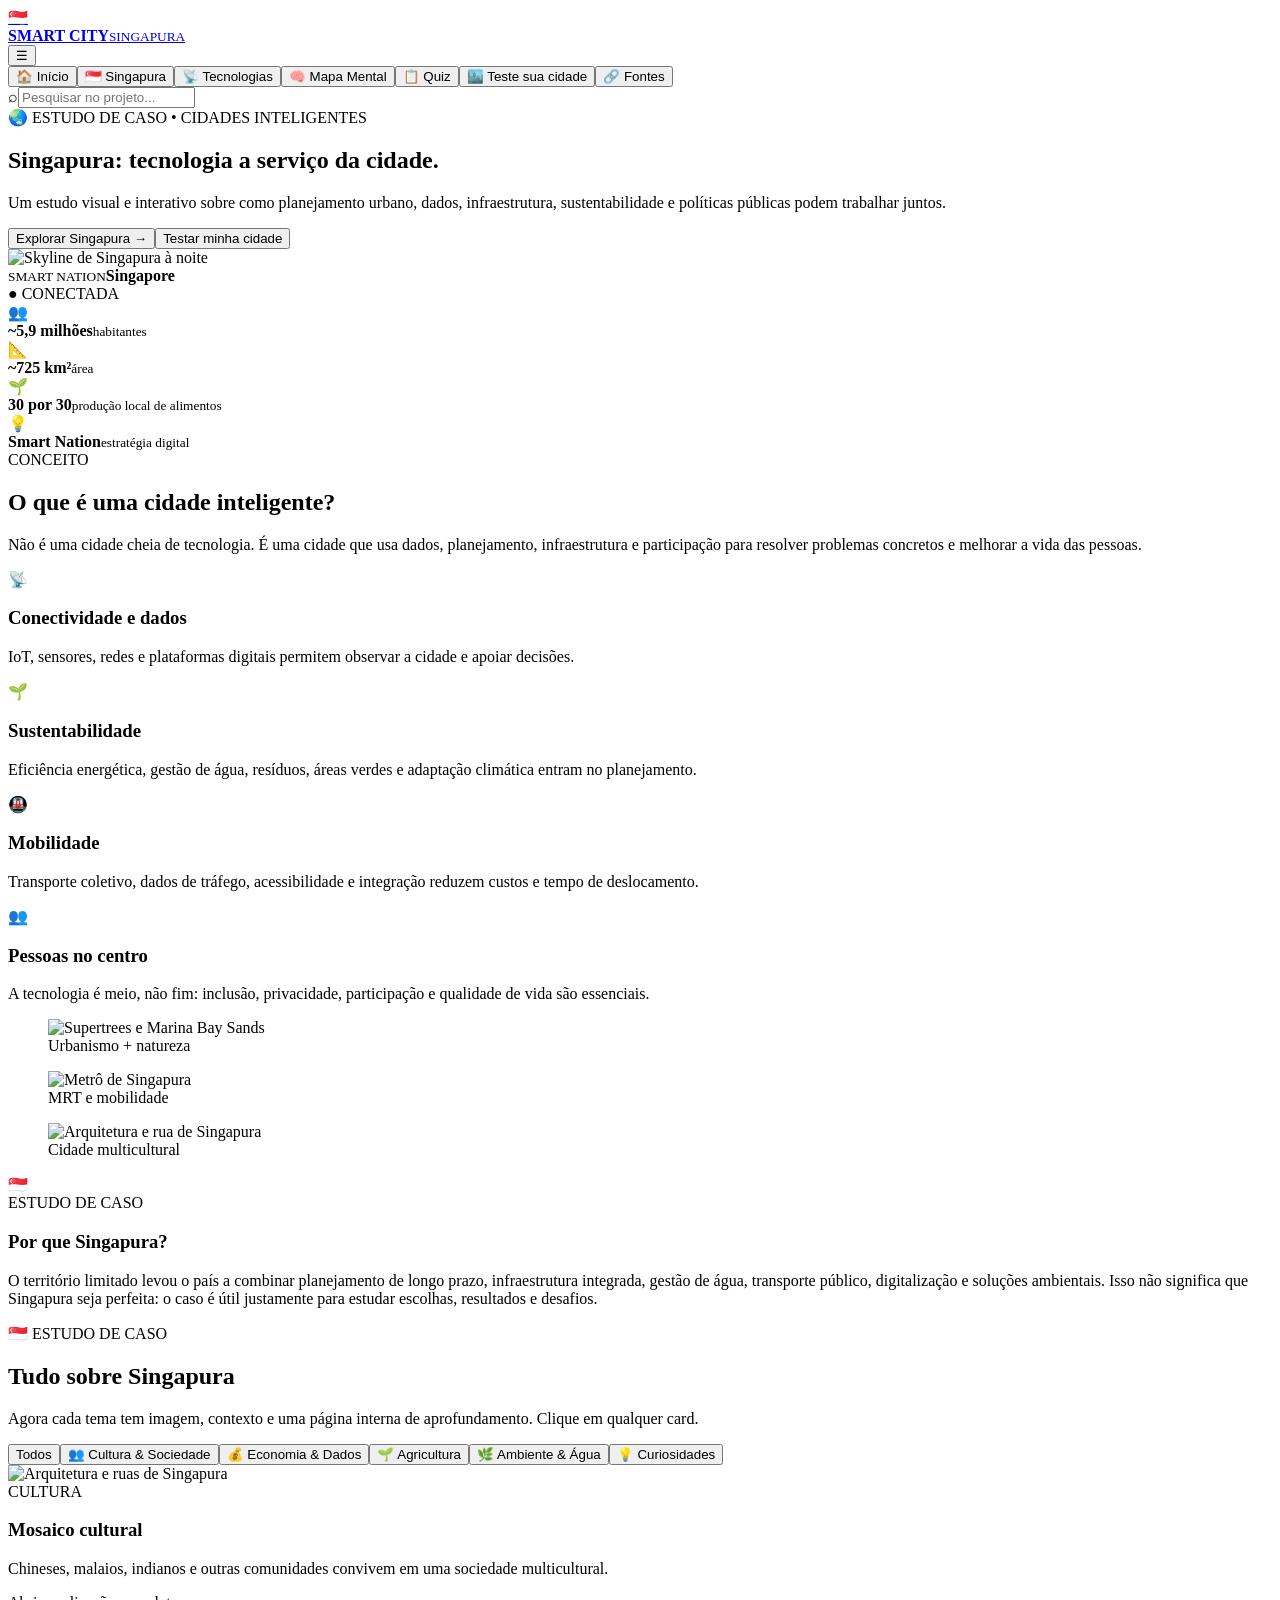
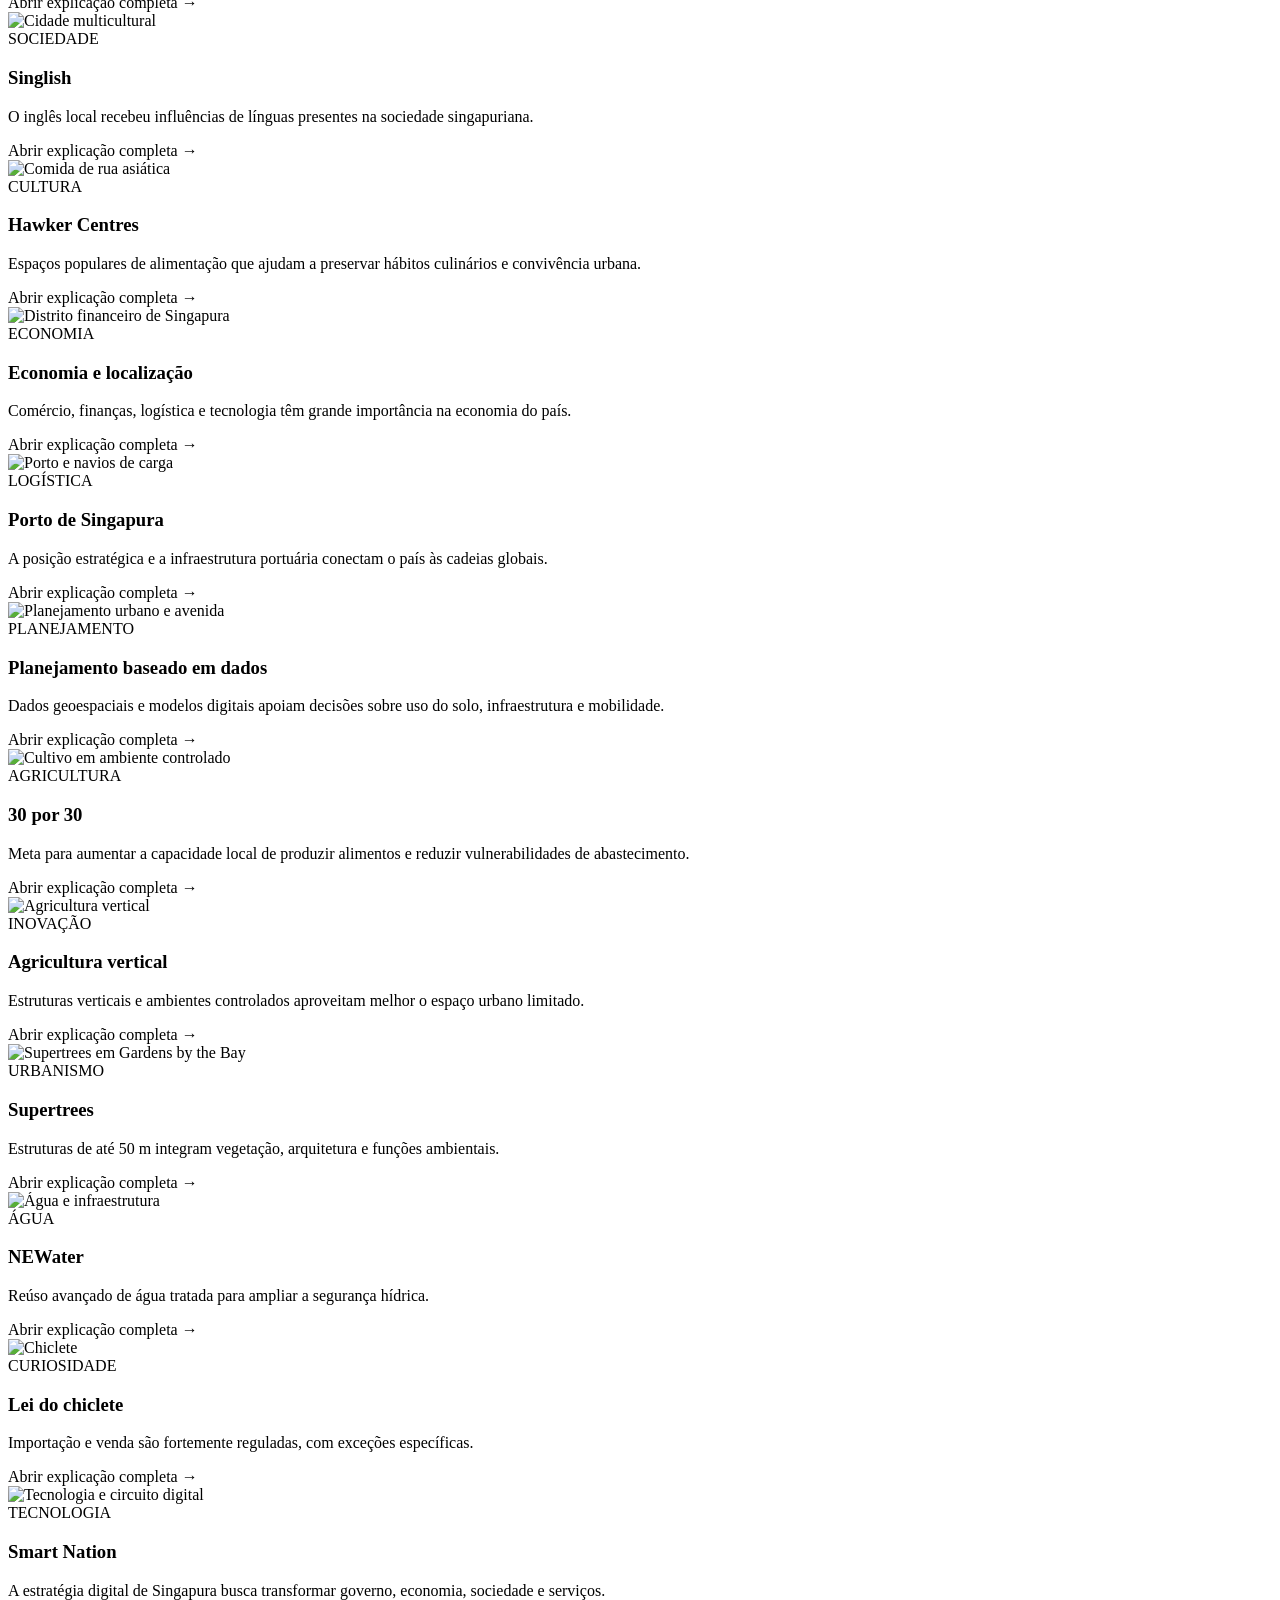
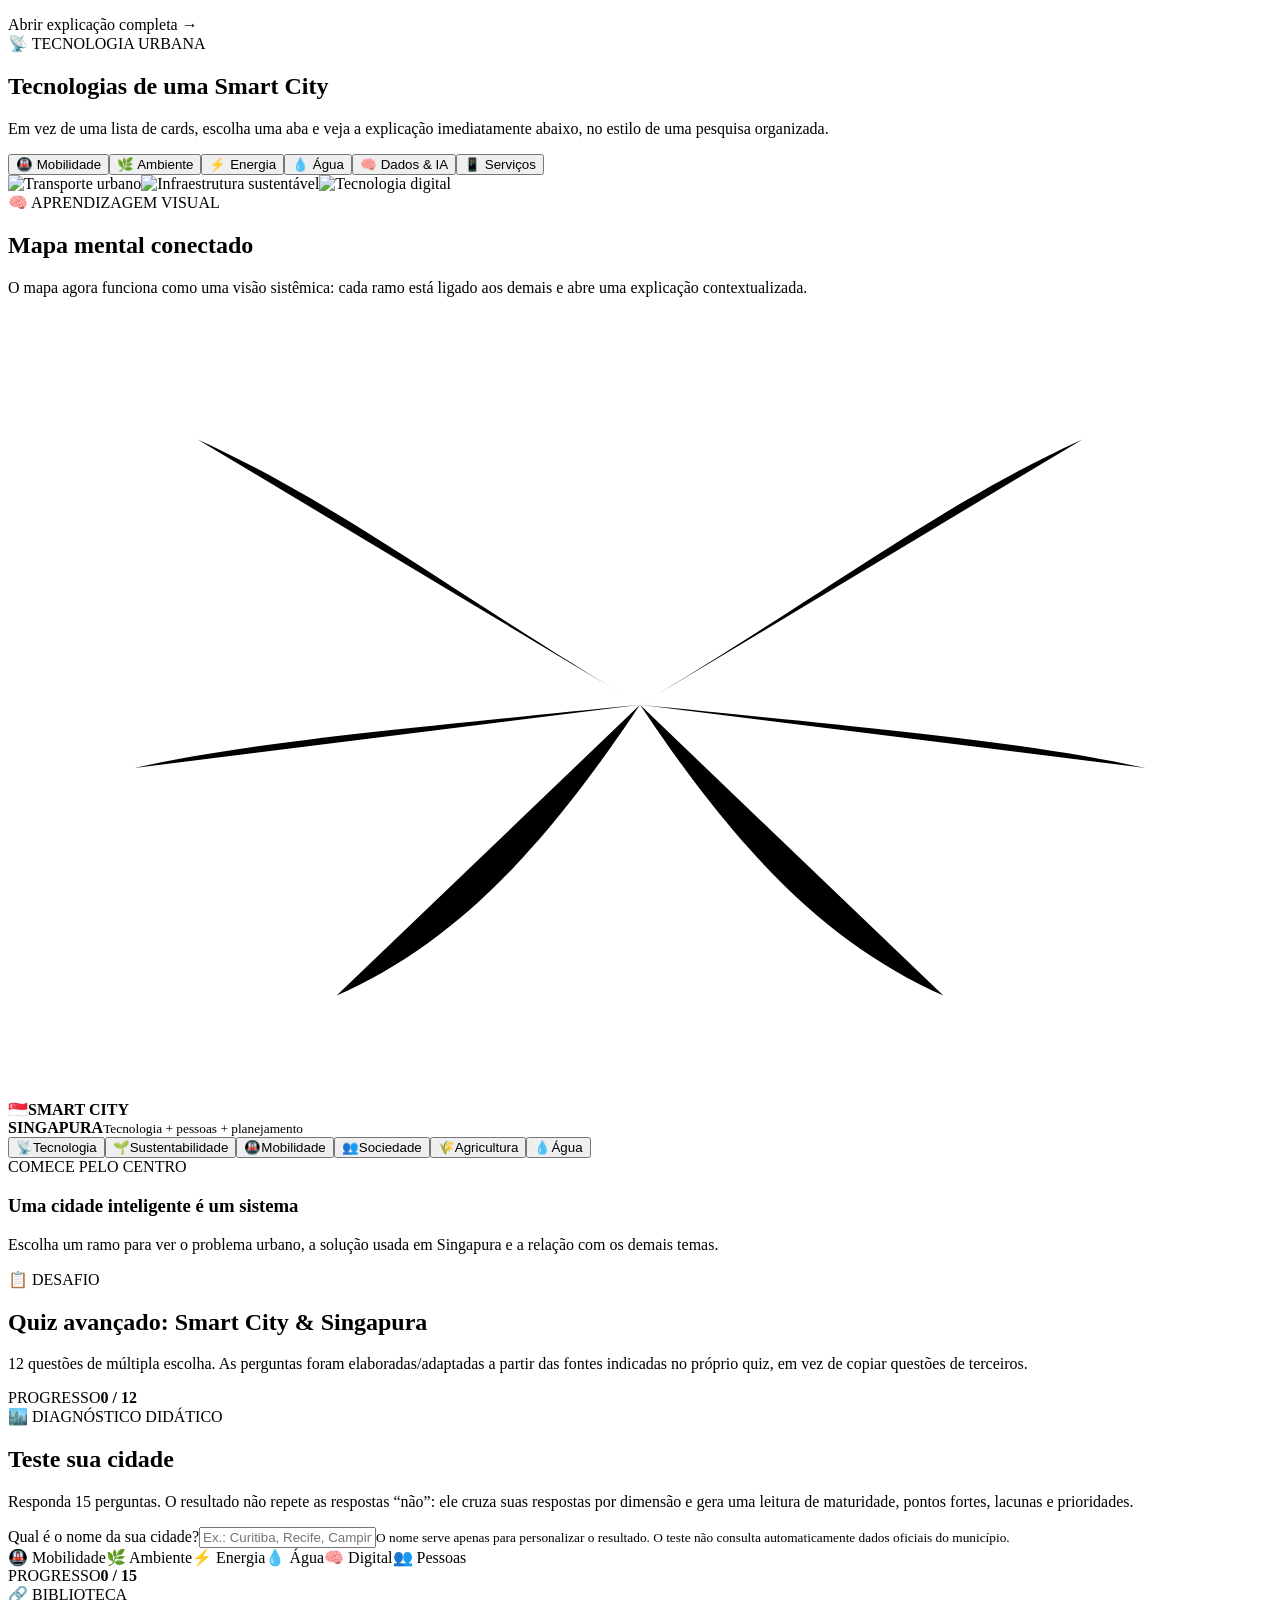
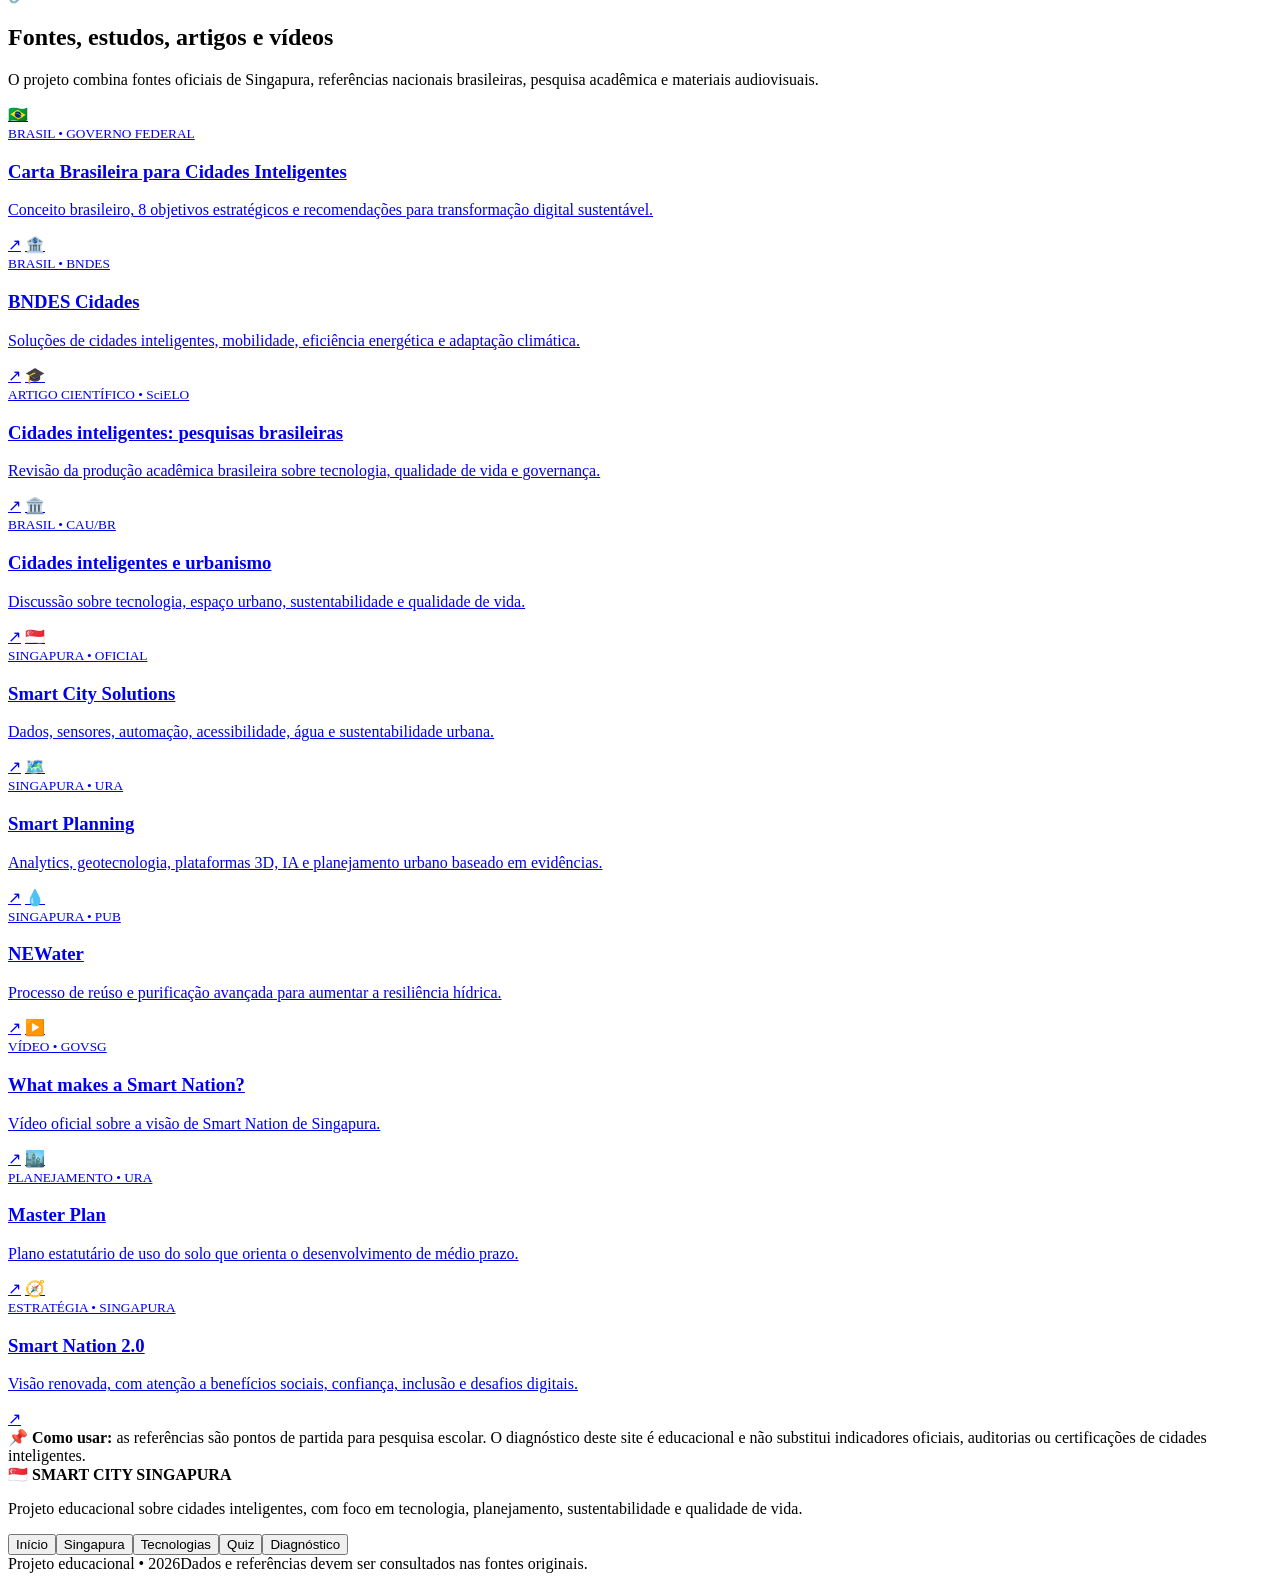
==== index.html @ 1bca0fea "Rename index.html.html to index.html" ====
<!DOCTYPE html>
<html lang="pt-BR">
<head>
<meta charset="UTF-8"><meta name="viewport" content="width=device-width, initial-scale=1.0">
<title>Smart City Singapura | Estudo Interativo</title>
<meta name="description" content="Projeto educacional interativo sobre cidades inteligentes, Singapura, tecnologias urbanas e diagnóstico de cidades brasileiras.">
<link rel="preconnect" href="https://images.unsplash.com"><link rel="stylesheet" href="style.css">
</head>
<body>
<div class="background-effects"><div class="orb orb-1"></div><div class="orb orb-2"></div><div class="grid-background"></div></div>
<header class="header"><div class="header-container">
<a class="logo" href="#inicio" data-tab="inicio"><span class="flag">🇸🇬</span><div><strong>SMART CITY</strong><small>SINGAPURA</small></div></a>
<button class="mobile-menu" id="mobileMenu">☰</button>
<nav class="navigation" id="navigation">
<button class="nav-link active" data-tab="inicio">🏠 Início</button><button class="nav-link" data-tab="singapura">🇸🇬 Singapura</button><button class="nav-link" data-tab="tecnologias">📡 Tecnologias</button><button class="nav-link" data-tab="mapa">🧠 Mapa Mental</button><button class="nav-link" data-tab="quiz">📋 Quiz</button><button class="nav-link" data-tab="teste-cidade">🏙️ Teste sua cidade</button><button class="nav-link" data-tab="fontes">🔗 Fontes</button>
</nav><div class="search-container"><span>⌕</span><input id="searchInput" type="search" placeholder="Pesquisar no projeto..."><div id="searchResults" class="search-results"></div></div>
</div></header>
<main>
<section class="tab-section active" id="inicio">
<div class="hero"><div class="hero-content"><span class="eyebrow">🌏 ESTUDO DE CASO • CIDADES INTELIGENTES</span><h1>Singapura: <span>tecnologia a serviço da cidade.</span></h1><p>Um estudo visual e interativo sobre como planejamento urbano, dados, infraestrutura, sustentabilidade e políticas públicas podem trabalhar juntos.</p><div class="hero-buttons"><button class="primary-button" data-scroll-tab="singapura">Explorar Singapura →</button><button class="secondary-button" data-scroll-tab="teste-cidade">Testar minha cidade</button></div></div><div class="hero-visual"><div class="city-card"><img src="https://images.unsplash.com/photo-1525625293386-3f8f99389edd?auto=format&fit=crop&w=1200&q=90" alt="Skyline de Singapura à noite"><div class="city-info"><div><small>SMART NATION</small><strong>Singapore</strong></div><span class="status">● CONECTADA</span></div></div></div></div>
<div class="stats-grid"><article class="stat-card"><span>👥</span><div><strong>~5,9 milhões</strong><small>habitantes</small></div></article><article class="stat-card"><span>📐</span><div><strong>~725 km²</strong><small>área</small></div></article><article class="stat-card"><span>🌱</span><div><strong>30 por 30</strong><small>produção local de alimentos</small></div></article><article class="stat-card"><span>💡</span><div><strong>Smart Nation</strong><small>estratégia digital</small></div></article></div>
<div class="section-heading"><span class="eyebrow">CONCEITO</span><h2>O que é uma cidade inteligente?</h2><p>Não é uma cidade cheia de tecnologia. É uma cidade que usa dados, planejamento, infraestrutura e participação para resolver problemas concretos e melhorar a vida das pessoas.</p></div>
<div class="feature-grid"><article class="feature-card"><b>📡</b><h3>Conectividade e dados</h3><p>IoT, sensores, redes e plataformas digitais permitem observar a cidade e apoiar decisões.</p></article><article class="feature-card"><b>🌱</b><h3>Sustentabilidade</h3><p>Eficiência energética, gestão de água, resíduos, áreas verdes e adaptação climática entram no planejamento.</p></article><article class="feature-card"><b>🚇</b><h3>Mobilidade</h3><p>Transporte coletivo, dados de tráfego, acessibilidade e integração reduzem custos e tempo de deslocamento.</p></article><article class="feature-card"><b>👥</b><h3>Pessoas no centro</h3><p>A tecnologia é meio, não fim: inclusão, privacidade, participação e qualidade de vida são essenciais.</p></article></div>
<div class="image-strip"><figure><img src="https://vj-prod-website-cms.s3.ap-southeast-1.amazonaws.com/rs5-1747214458404.jpg" alt="Supertrees e Marina Bay Sands"><figcaption>Urbanismo + natureza</figcaption></figure><figure><img src="https://rcdn2.yohomobile.com/11111/file_748f0b96c9.png" alt="Metrô de Singapura"><figcaption>MRT e mobilidade</figcaption></figure><figure><img src="https://images.unsplash.com/photo-1496939376851-89342e90adcd?auto=format&fit=crop&w=900&q=85" alt="Arquitetura e rua de Singapura"><figcaption>Cidade multicultural</figcaption></figure></div>
<div class="highlight"><div class="highlight-icon">🇸🇬</div><div><span>ESTUDO DE CASO</span><h3>Por que Singapura?</h3><p>O território limitado levou o país a combinar planejamento de longo prazo, infraestrutura integrada, gestão de água, transporte público, digitalização e soluções ambientais. Isso não significa que Singapura seja perfeita: o caso é útil justamente para estudar escolhas, resultados e desafios.</p></div></div>
</section>

<section class="tab-section" id="singapura">
<div class="section-heading"><span class="eyebrow">🇸🇬 ESTUDO DE CASO</span><h2>Tudo sobre Singapura</h2><p>Agora cada tema tem imagem, contexto e uma página interna de aprofundamento. Clique em qualquer card.</p></div>
<div class="filter-buttons"><button class="filter-button active" data-filter="todos">Todos</button><button class="filter-button" data-filter="cultura">👥 Cultura & Sociedade</button><button class="filter-button" data-filter="economia">💰 Economia & Dados</button><button class="filter-button" data-filter="agricultura">🌱 Agricultura</button><button class="filter-button" data-filter="ambiente">🌿 Ambiente & Água</button><button class="filter-button" data-filter="curiosidades">💡 Curiosidades</button></div>
<div class="information-grid" id="infoGrid">
<article class="info-card" data-category="cultura" data-detail="mosaico"><img src="https://images.unsplash.com/photo-1528181304800-259b08848526?auto=format&fit=crop&w=1000&q=85" alt="Arquitetura e ruas de Singapura"><div class="info-content"><span class="tag">CULTURA</span><h3>Mosaico cultural</h3><p>Chineses, malaios, indianos e outras comunidades convivem em uma sociedade multicultural.</p><span class="read-more">Abrir explicação completa →</span></div></article>
<article class="info-card" data-category="cultura" data-detail="singlish"><img src="https://images.unsplash.com/photo-1526772662000-3f88f10405ff?auto=format&fit=crop&w=1000&q=85" alt="Cidade multicultural"><div class="info-content"><span class="tag">SOCIEDADE</span><h3>Singlish</h3><p>O inglês local recebeu influências de línguas presentes na sociedade singapuriana.</p><span class="read-more">Abrir explicação completa →</span></div></article>
<article class="info-card" data-category="cultura" data-detail="hawker"><img src="https://images.unsplash.com/photo-1552566626-52f8b828add9?auto=format&fit=crop&w=1000&q=85" alt="Comida de rua asiática"><div class="info-content"><span class="tag">CULTURA</span><h3>Hawker Centres</h3><p>Espaços populares de alimentação que ajudam a preservar hábitos culinários e convivência urbana.</p><span class="read-more">Abrir explicação completa →</span></div></article>
<article class="info-card" data-category="economia" data-detail="economia"><img src="https://images.unsplash.com/photo-1512453979798-5ea266f8880c?auto=format&fit=crop&w=1000&q=85" alt="Distrito financeiro de Singapura"><div class="info-content"><span class="tag">ECONOMIA</span><h3>Economia e localização</h3><p>Comércio, finanças, logística e tecnologia têm grande importância na economia do país.</p><span class="read-more">Abrir explicação completa →</span></div></article>
<article class="info-card" data-category="economia" data-detail="porto"><img src="https://images.unsplash.com/photo-1494412574643-ff11b0a5c1c3?auto=format&fit=crop&w=1000&q=85" alt="Porto e navios de carga"><div class="info-content"><span class="tag">LOGÍSTICA</span><h3>Porto de Singapura</h3><p>A posição estratégica e a infraestrutura portuária conectam o país às cadeias globais.</p><span class="read-more">Abrir explicação completa →</span></div></article>
<article class="info-card" data-category="economia" data-detail="planejamento"><img src="https://images.unsplash.com/photo-1449824913935-59a10b8d2000?auto=format&fit=crop&w=1000&q=85" alt="Planejamento urbano e avenida"><div class="info-content"><span class="tag">PLANEJAMENTO</span><h3>Planejamento baseado em dados</h3><p>Dados geoespaciais e modelos digitais apoiam decisões sobre uso do solo, infraestrutura e mobilidade.</p><span class="read-more">Abrir explicação completa →</span></div></article>
<article class="info-card" data-category="agricultura" data-detail="30por30"><img src="https://images.unsplash.com/photo-1585320806297-9794b3e4eeae?auto=format&fit=crop&w=1000&q=85" alt="Cultivo em ambiente controlado"><div class="info-content"><span class="tag">AGRICULTURA</span><h3>30 por 30</h3><p>Meta para aumentar a capacidade local de produzir alimentos e reduzir vulnerabilidades de abastecimento.</p><span class="read-more">Abrir explicação completa →</span></div></article>
<article class="info-card" data-category="agricultura" data-detail="vertical"><img src="https://images.unsplash.com/photo-1591857177580-dc82b9ac4e1e?auto=format&fit=crop&w=1000&q=85" alt="Agricultura vertical"><div class="info-content"><span class="tag">INOVAÇÃO</span><h3>Agricultura vertical</h3><p>Estruturas verticais e ambientes controlados aproveitam melhor o espaço urbano limitado.</p><span class="read-more">Abrir explicação completa →</span></div></article>
<article class="info-card" data-category="ambiente" data-detail="supertrees"><img src="https://vj-prod-website-cms.s3.ap-southeast-1.amazonaws.com/rs5-1747214458404.jpg" alt="Supertrees em Gardens by the Bay"><div class="info-content"><span class="tag">URBANISMO</span><h3>Supertrees</h3><p>Estruturas de até 50 m integram vegetação, arquitetura e funções ambientais.</p><span class="read-more">Abrir explicação completa →</span></div></article>
<article class="info-card" data-category="ambiente" data-detail="newater"><img src="https://images.unsplash.com/photo-1509391366360-2e959784a276?auto=format&fit=crop&w=1000&q=85" alt="Água e infraestrutura"><div class="info-content"><span class="tag">ÁGUA</span><h3>NEWater</h3><p>Reúso avançado de água tratada para ampliar a segurança hídrica.</p><span class="read-more">Abrir explicação completa →</span></div></article>
<article class="info-card" data-category="curiosidades" data-detail="chiclete"><img src="https://images.unsplash.com/photo-1613478223719-2ab802602423?auto=format&fit=crop&w=1000&q=85" alt="Chiclete"><div class="info-content"><span class="tag">CURIOSIDADE</span><h3>Lei do chiclete</h3><p>Importação e venda são fortemente reguladas, com exceções específicas.</p><span class="read-more">Abrir explicação completa →</span></div></article>
<article class="info-card" data-category="curiosidades" data-detail="smartnation"><img src="https://images.unsplash.com/photo-1518770660439-4636190af475?auto=format&fit=crop&w=1000&q=85" alt="Tecnologia e circuito digital"><div class="info-content"><span class="tag">TECNOLOGIA</span><h3>Smart Nation</h3><p>A estratégia digital de Singapura busca transformar governo, economia, sociedade e serviços.</p><span class="read-more">Abrir explicação completa →</span></div></article>
</div>
</section>

<section class="tab-section detail-section" id="detalhe"><div id="detailContent"></div></section>

<section class="tab-section" id="tecnologias">
<div class="section-heading"><span class="eyebrow">📡 TECNOLOGIA URBANA</span><h2>Tecnologias de uma Smart City</h2><p>Em vez de uma lista de cards, escolha uma aba e veja a explicação imediatamente abaixo, no estilo de uma pesquisa organizada.</p></div>
<div class="tech-tabs" role="tablist"><button class="tech-tab active" data-tech="mobilidade">🚇 Mobilidade</button><button class="tech-tab" data-tech="ambiente">🌿 Ambiente</button><button class="tech-tab" data-tech="energia">⚡ Energia</button><button class="tech-tab" data-tech="agua">💧 Água</button><button class="tech-tab" data-tech="dados">🧠 Dados & IA</button><button class="tech-tab" data-tech="servicos">📱 Serviços</button></div>
<div class="tech-panel" id="techPanel"></div>
<div class="tech-visual-grid"><img src="https://images.unsplash.com/photo-1544620347-c4fd4a3d5957?auto=format&fit=crop&w=1000&q=85" alt="Transporte urbano"><img src="https://images.unsplash.com/photo-1509391366360-2e959784a276?auto=format&fit=crop&w=1000&q=85" alt="Infraestrutura sustentável"><img src="https://images.unsplash.com/photo-1518770660439-4636190af475?auto=format&fit=crop&w=1000&q=85" alt="Tecnologia digital"></div>
</section>

<section class="tab-section" id="mapa"><div class="section-heading"><span class="eyebrow">🧠 APRENDIZAGEM VISUAL</span><h2>Mapa mental conectado</h2><p>O mapa agora funciona como uma visão sistêmica: cada ramo está ligado aos demais e abre uma explicação contextualizada.</p></div>
<div class="mind-map-modern"><svg class="mind-lines" viewBox="0 0 1000 620" preserveAspectRatio="none"><path d="M500 310 C350 220 260 150 150 100"/><path d="M500 310 C650 220 740 150 850 100"/><path d="M500 310 C300 330 190 340 100 360"/><path d="M500 310 C700 330 810 340 900 360"/><path d="M500 310 C420 430 350 500 260 540"/><path d="M500 310 C580 430 650 500 740 540"/></svg><div class="mind-core">🇸🇬<strong>SMART CITY<br>SINGAPURA</strong><small>Tecnologia + pessoas + planejamento</small></div>
<button class="mind-node n1" data-node="tecnologia">📡<span>Tecnologia</span></button><button class="mind-node n2" data-node="sustentabilidade">🌱<span>Sustentabilidade</span></button><button class="mind-node n3" data-node="mobilidade">🚇<span>Mobilidade</span></button><button class="mind-node n4" data-node="sociedade">👥<span>Sociedade</span></button><button class="mind-node n5" data-node="agricultura">🌾<span>Agricultura</span></button><button class="mind-node n6" data-node="agua">💧<span>Água</span></button></div><div class="mind-info" id="mindInfo"><span>COMECE PELO CENTRO</span><h3>Uma cidade inteligente é um sistema</h3><p>Escolha um ramo para ver o problema urbano, a solução usada em Singapura e a relação com os demais temas.</p></div>
</section>

<section class="tab-section" id="quiz"><div class="section-heading"><span class="eyebrow">📋 DESAFIO</span><h2>Quiz avançado: Smart City & Singapura</h2><p>12 questões de múltipla escolha. As perguntas foram elaboradas/adaptadas a partir das fontes indicadas no próprio quiz, em vez de copiar questões de terceiros.</p></div><div class="quiz-container"><div class="quiz-progress"><div><span>PROGRESSO</span><strong id="quizProgressText">0 / 12</strong></div><div class="progress-bar"><div id="quizProgress"></div></div></div><div id="quizQuestions"></div><div id="quizResult" class="quiz-result hidden"></div></div></section>

<section class="tab-section" id="teste-cidade"><div class="section-heading"><span class="eyebrow">🏙️ DIAGNÓSTICO DIDÁTICO</span><h2>Teste sua cidade</h2><p>Responda 15 perguntas. O resultado não repete as respostas “não”: ele cruza suas respostas por dimensão e gera uma leitura de maturidade, pontos fortes, lacunas e prioridades.</p></div><div class="city-test-container"><div class="city-name-box"><label for="cityName">Qual é o nome da sua cidade?</label><input id="cityName" placeholder="Ex.: Curitiba, Recife, Campinas..."><small>O nome serve apenas para personalizar o resultado. O teste não consulta automaticamente dados oficiais do município.</small></div><div class="diagnostic-legend"><span>🚇 Mobilidade</span><span>🌿 Ambiente</span><span>⚡ Energia</span><span>💧 Água</span><span>🧠 Digital</span><span>👥 Pessoas</span></div><div class="city-test-progress"><div><span>PROGRESSO</span><strong id="cityProgressText">0 / 15</strong></div><div class="progress-bar"><div id="cityProgress"></div></div></div><div id="cityQuestions"></div><div id="cityResult" class="city-result hidden"></div></div></section>

<section class="tab-section" id="fontes"><div class="section-heading"><span class="eyebrow">🔗 BIBLIOTECA</span><h2>Fontes, estudos, artigos e vídeos</h2><p>O projeto combina fontes oficiais de Singapura, referências nacionais brasileiras, pesquisa acadêmica e materiais audiovisuais.</p></div><div class="sources-grid">
<a class="source-card" href="https://www.gov.br/cidades/pt-br/acesso-a-informacao/acoes-e-programas/desenvolvimento-urbano-e-metropolitano/projeto-andus/carta-brasileira-para-cidades-inteligentes" target="_blank"><span>🇧🇷</span><div><small>BRASIL • GOVERNO FEDERAL</small><h3>Carta Brasileira para Cidades Inteligentes</h3><p>Conceito brasileiro, 8 objetivos estratégicos e recomendações para transformação digital sustentável.</p></div>↗</a>
<a class="source-card" href="https://cidades.bndes.gov.br/" target="_blank"><span>🏦</span><div><small>BRASIL • BNDES</small><h3>BNDES Cidades</h3><p>Soluções de cidades inteligentes, mobilidade, eficiência energética e adaptação climática.</p></div>↗</a>
<a class="source-card" href="https://www.scielo.br/j/urbe/a/3LscvBK8vN86Q3fyFvzx7Fw/?lang=pt" target="_blank"><span>🎓</span><div><small>ARTIGO CIENTÍFICO • SciELO</small><h3>Cidades inteligentes: pesquisas brasileiras</h3><p>Revisão da produção acadêmica brasileira sobre tecnologia, qualidade de vida e governança.</p></div>↗</a>
<a class="source-card" href="https://caubr.gov.br/cidades-inteligentes-e-o-papel-do-arquiteto-e-urbanista-2/" target="_blank"><span>🏛️</span><div><small>BRASIL • CAU/BR</small><h3>Cidades inteligentes e urbanismo</h3><p>Discussão sobre tecnologia, espaço urbano, sustentabilidade e qualidade de vida.</p></div>↗</a>
<a class="source-card" href="https://www.smartnation.gov.sg/initiatives/smart-city-solutions/" target="_blank"><span>🇸🇬</span><div><small>SINGAPURA • OFICIAL</small><h3>Smart City Solutions</h3><p>Dados, sensores, automação, acessibilidade, água e sustentabilidade urbana.</p></div>↗</a>
<a class="source-card" href="https://www.ura.gov.sg/land-planning/planning-strategies/smart-planning/" target="_blank"><span>🗺️</span><div><small>SINGAPURA • URA</small><h3>Smart Planning</h3><p>Analytics, geotecnologia, plataformas 3D, IA e planejamento urbano baseado em evidências.</p></div>↗</a>
<a class="source-card" href="https://www.pub.gov.sg/Public/WaterLoop/OurWaterStory/NEWater" target="_blank"><span>💧</span><div><small>SINGAPURA • PUB</small><h3>NEWater</h3><p>Processo de reúso e purificação avançada para aumentar a resiliência hídrica.</p></div>↗</a>
<a class="source-card" href="https://www.youtube.com/watch?v=DJmoy41mWDQ" target="_blank"><span>▶️</span><div><small>VÍDEO • GOVSG</small><h3>What makes a Smart Nation?</h3><p>Vídeo oficial sobre a visão de Smart Nation de Singapura.</p></div>↗</a>
<a class="source-card" href="https://www.ura.gov.sg/land-planning/master-plan/" target="_blank"><span>🏙️</span><div><small>PLANEJAMENTO • URA</small><h3>Master Plan</h3><p>Plano estatutário de uso do solo que orienta o desenvolvimento de médio prazo.</p></div>↗</a>
<a class="source-card" href="https://www.smartnation.gov.sg/about/our-vision/sn2/" target="_blank"><span>🧭</span><div><small>ESTRATÉGIA • SINGAPURA</small><h3>Smart Nation 2.0</h3><p>Visão renovada, com atenção a benefícios sociais, confiança, inclusão e desafios digitais.</p></div>↗</a>
</div><div class="sources-note">📌 <strong>Como usar:</strong> as referências são pontos de partida para pesquisa escolar. O diagnóstico deste site é educacional e não substitui indicadores oficiais, auditorias ou certificações de cidades inteligentes.</div></section>
</main>
<footer><div class="footer-content"><div><strong>🇸🇬 SMART CITY SINGAPURA</strong><p>Projeto educacional sobre cidades inteligentes, com foco em tecnologia, planejamento, sustentabilidade e qualidade de vida.</p></div><div class="footer-links"><button data-tab="inicio">Início</button><button data-tab="singapura">Singapura</button><button data-tab="tecnologias">Tecnologias</button><button data-tab="quiz">Quiz</button><button data-tab="teste-cidade">Diagnóstico</button></div></div><div class="copyright"><span>Projeto educacional • 2026</span><span>Dados e referências devem ser consultados nas fontes originais.</span></div></footer>
<script src="script.js"></script>
</body></html>
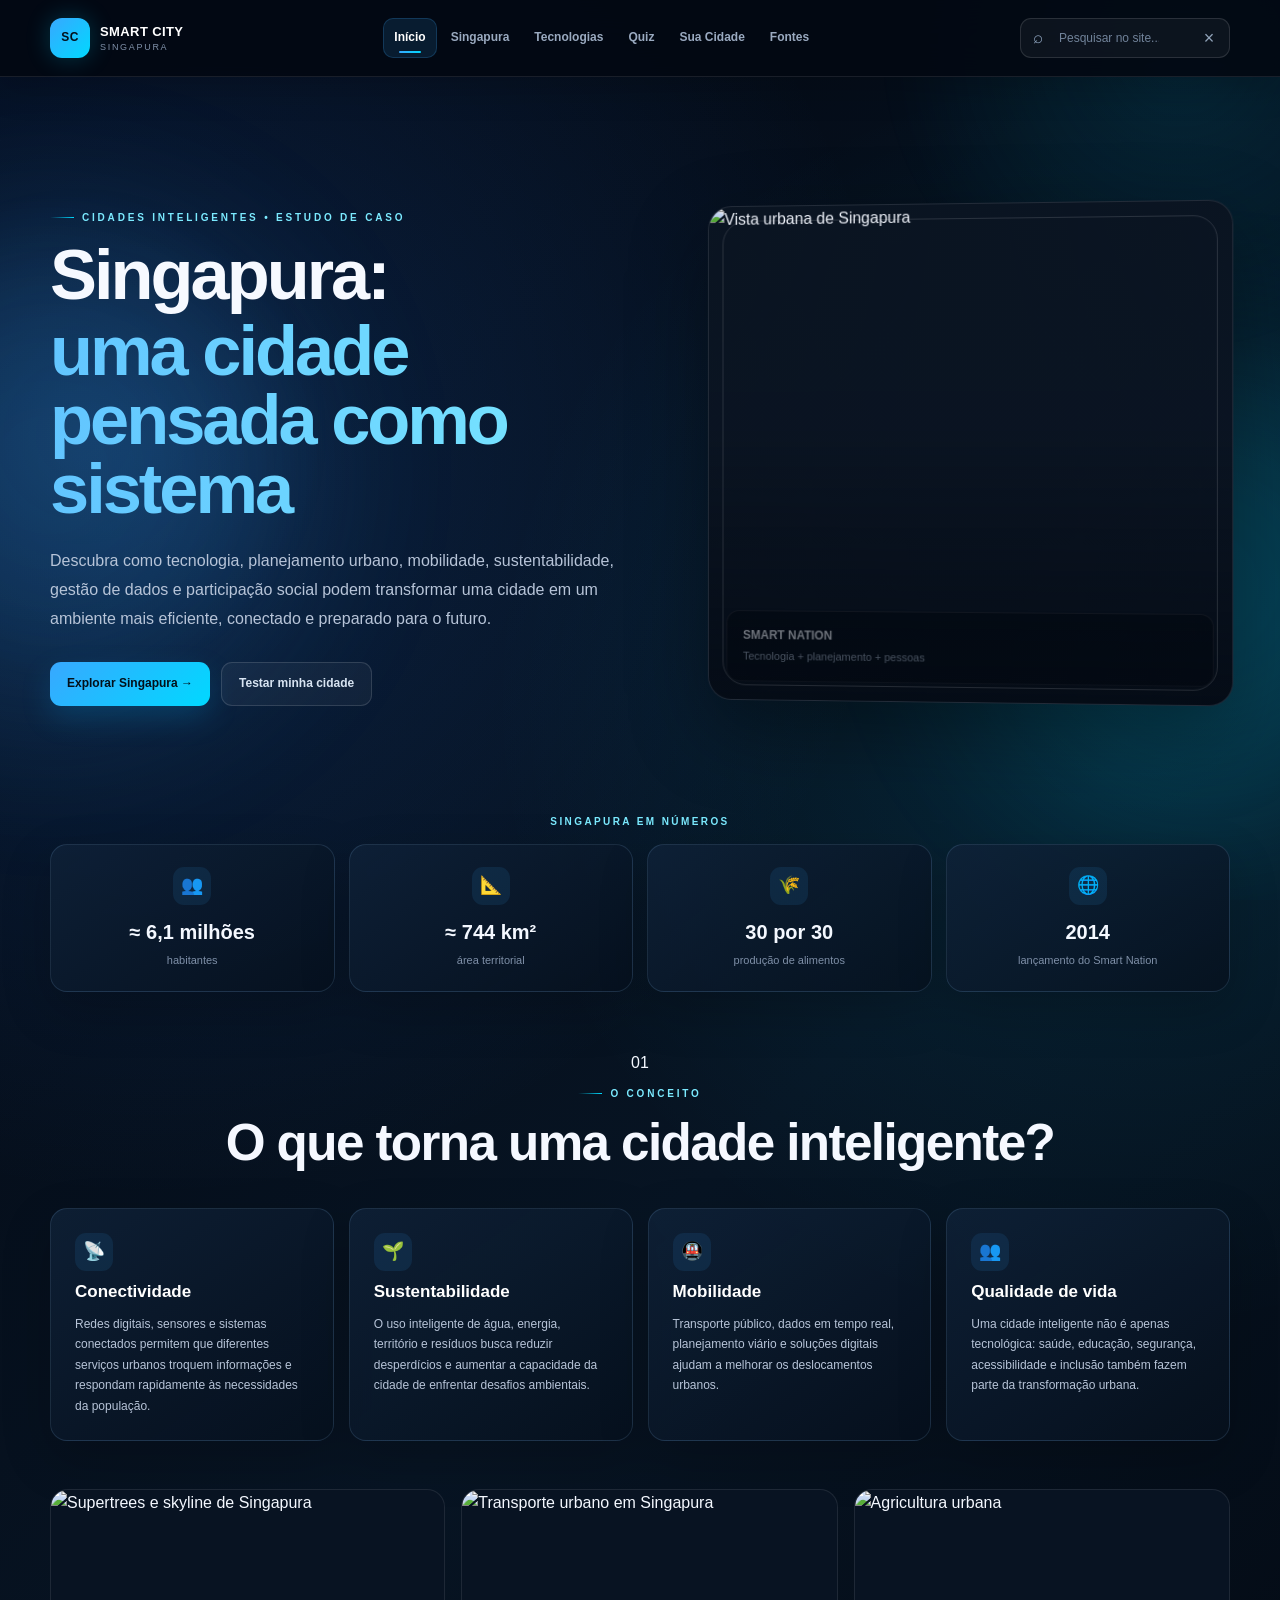
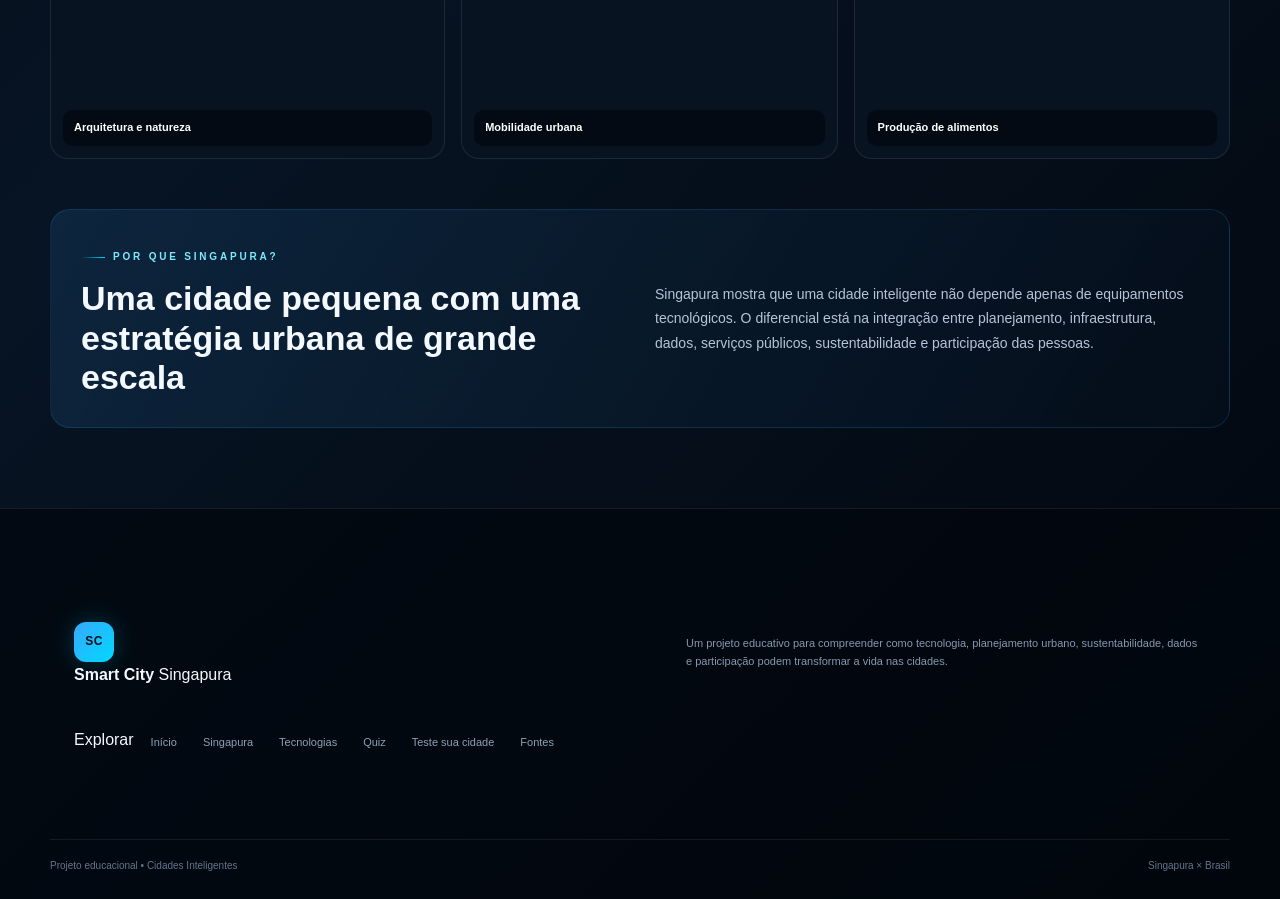
==== commit e7fb1146: "Add files via upload" ====
--- a/index.html
+++ b/index.html
@@ -1,80 +1,2581 @@
 <!DOCTYPE html>
 <html lang="pt-BR">
+
 <head>
-<meta charset="UTF-8"><meta name="viewport" content="width=device-width, initial-scale=1.0">
-<title>Smart City Singapura | Estudo Interativo</title>
-<meta name="description" content="Projeto educacional interativo sobre cidades inteligentes, Singapura, tecnologias urbanas e diagnóstico de cidades brasileiras.">
-<link rel="preconnect" href="https://images.unsplash.com"><link rel="stylesheet" href="style.css">
+    <meta charset="utf-8">
+
+    <meta
+        name="viewport"
+        content="width=device-width, initial-scale=1.0"
+    >
+
+    <meta
+        name="description"
+        content="Smart City Singapura — estudo sobre cidades inteligentes, tecnologias urbanas, sustentabilidade e diagnóstico de cidades."
+    >
+
+    <meta
+        name="author"
+        content="Smart City Singapura"
+    >
+
+    <title>
+        Smart City Singapura | Diagnóstico de Cidades
+    </title>
+
+    <link
+        rel="stylesheet"
+        href="style.css"
+    >
 </head>
+
 <body>
-<div class="background-effects"><div class="orb orb-1"></div><div class="orb orb-2"></div><div class="grid-background"></div></div>
-<header class="header"><div class="header-container">
-<a class="logo" href="#inicio" data-tab="inicio"><span class="flag">🇸🇬</span><div><strong>SMART CITY</strong><small>SINGAPURA</small></div></a>
-<button class="mobile-menu" id="mobileMenu">☰</button>
-<nav class="navigation" id="navigation">
-<button class="nav-link active" data-tab="inicio">🏠 Início</button><button class="nav-link" data-tab="singapura">🇸🇬 Singapura</button><button class="nav-link" data-tab="tecnologias">📡 Tecnologias</button><button class="nav-link" data-tab="mapa">🧠 Mapa Mental</button><button class="nav-link" data-tab="quiz">📋 Quiz</button><button class="nav-link" data-tab="teste-cidade">🏙️ Teste sua cidade</button><button class="nav-link" data-tab="fontes">🔗 Fontes</button>
-</nav><div class="search-container"><span>⌕</span><input id="searchInput" type="search" placeholder="Pesquisar no projeto..."><div id="searchResults" class="search-results"></div></div>
-</div></header>
-<main>
-<section class="tab-section active" id="inicio">
-<div class="hero"><div class="hero-content"><span class="eyebrow">🌏 ESTUDO DE CASO • CIDADES INTELIGENTES</span><h1>Singapura: <span>tecnologia a serviço da cidade.</span></h1><p>Um estudo visual e interativo sobre como planejamento urbano, dados, infraestrutura, sustentabilidade e políticas públicas podem trabalhar juntos.</p><div class="hero-buttons"><button class="primary-button" data-scroll-tab="singapura">Explorar Singapura →</button><button class="secondary-button" data-scroll-tab="teste-cidade">Testar minha cidade</button></div></div><div class="hero-visual"><div class="city-card"><img src="https://images.unsplash.com/photo-1525625293386-3f8f99389edd?auto=format&fit=crop&w=1200&q=90" alt="Skyline de Singapura à noite"><div class="city-info"><div><small>SMART NATION</small><strong>Singapore</strong></div><span class="status">● CONECTADA</span></div></div></div></div>
-<div class="stats-grid"><article class="stat-card"><span>👥</span><div><strong>~5,9 milhões</strong><small>habitantes</small></div></article><article class="stat-card"><span>📐</span><div><strong>~725 km²</strong><small>área</small></div></article><article class="stat-card"><span>🌱</span><div><strong>30 por 30</strong><small>produção local de alimentos</small></div></article><article class="stat-card"><span>💡</span><div><strong>Smart Nation</strong><small>estratégia digital</small></div></article></div>
-<div class="section-heading"><span class="eyebrow">CONCEITO</span><h2>O que é uma cidade inteligente?</h2><p>Não é uma cidade cheia de tecnologia. É uma cidade que usa dados, planejamento, infraestrutura e participação para resolver problemas concretos e melhorar a vida das pessoas.</p></div>
-<div class="feature-grid"><article class="feature-card"><b>📡</b><h3>Conectividade e dados</h3><p>IoT, sensores, redes e plataformas digitais permitem observar a cidade e apoiar decisões.</p></article><article class="feature-card"><b>🌱</b><h3>Sustentabilidade</h3><p>Eficiência energética, gestão de água, resíduos, áreas verdes e adaptação climática entram no planejamento.</p></article><article class="feature-card"><b>🚇</b><h3>Mobilidade</h3><p>Transporte coletivo, dados de tráfego, acessibilidade e integração reduzem custos e tempo de deslocamento.</p></article><article class="feature-card"><b>👥</b><h3>Pessoas no centro</h3><p>A tecnologia é meio, não fim: inclusão, privacidade, participação e qualidade de vida são essenciais.</p></article></div>
-<div class="image-strip"><figure><img src="https://vj-prod-website-cms.s3.ap-southeast-1.amazonaws.com/rs5-1747214458404.jpg" alt="Supertrees e Marina Bay Sands"><figcaption>Urbanismo + natureza</figcaption></figure><figure><img src="https://rcdn2.yohomobile.com/11111/file_748f0b96c9.png" alt="Metrô de Singapura"><figcaption>MRT e mobilidade</figcaption></figure><figure><img src="https://images.unsplash.com/photo-1496939376851-89342e90adcd?auto=format&fit=crop&w=900&q=85" alt="Arquitetura e rua de Singapura"><figcaption>Cidade multicultural</figcaption></figure></div>
-<div class="highlight"><div class="highlight-icon">🇸🇬</div><div><span>ESTUDO DE CASO</span><h3>Por que Singapura?</h3><p>O território limitado levou o país a combinar planejamento de longo prazo, infraestrutura integrada, gestão de água, transporte público, digitalização e soluções ambientais. Isso não significa que Singapura seja perfeita: o caso é útil justamente para estudar escolhas, resultados e desafios.</p></div></div>
+
+    <!-- =========================================================
+         EFEITOS DE FUNDO
+    ========================================================== -->
+
+    <div class="background-effects">
+
+        <div class="orb orb-one"></div>
+
+        <div class="orb orb-two"></div>
+
+        <div class="orb orb-three"></div>
+
+        <div class="grid-background"></div>
+
+    </div>
+
+
+    <!-- =========================================================
+         CABEÇALHO
+    ========================================================== -->
+
+    <header class="site-header">
+    <div class="header-inner">
+        <a class="brand" href="#inicio" data-tab="inicio" aria-label="Smart City Singapura - início">
+            <span class="brand-mark">SC</span>
+            <span class="brand-text">
+                <strong>SMART CITY</strong>
+                <span>SINGAPURA</span>
+            </span>
+        </a>
+
+        <nav class="main-nav" id="navigation" aria-label="Navegação principal">
+
+                <button class="nav-link active" data-tab="inicio" type="button">Início</button>
+                <button class="nav-link" data-tab="singapura" type="button">Singapura</button>
+                <button class="nav-link" data-tab="tecnologias" type="button">Tecnologias</button>
+                <button class="nav-link" data-tab="quiz" type="button">Quiz</button>
+                <button class="nav-link" data-tab="teste-cidade" type="button">Sua Cidade</button>
+                <button class="nav-link" data-tab="fontes" type="button">Fontes</button>
+        </nav>
+
+        <div class="header-search">
+            <span class="header-search-icon" aria-hidden="true">⌕</span>
+            <input id="searchInput" type="search" autocomplete="off" placeholder="Pesquisar no site..." aria-label="Pesquisar no site">
+            <button id="clearSearch" class="clear-search" type="button" aria-label="Limpar pesquisa">×</button>
+            <div class="search-results" id="searchResults" role="listbox"></div>
+        </div>
+
+        <button class="menu-toggle" id="mobileMenu" type="button" aria-label="Abrir menu" aria-expanded="false">☰</button>
+    </div>
+</header>
+
+
+
+    <main>
+
+
+        <!-- =====================================================
+             INÍCIO
+        ====================================================== -->
+
+        <section
+            class="tab-section active"
+            id="inicio"
+        >
+
+            <div class="hero">
+
+                <div class="hero-content">
+
+                    <span class="eyebrow">
+                        CIDADES INTELIGENTES • ESTUDO DE CASO
+                    </span>
+
+
+                    <h1>
+                        Singapura:
+
+                        <span>
+                            uma cidade pensada como sistema
+                        </span>
+                    </h1>
+
+
+                    <p class="hero-description">
+                        Descubra como tecnologia, planejamento urbano,
+                        mobilidade, sustentabilidade, gestão de dados
+                        e participação social podem transformar uma
+                        cidade em um ambiente mais eficiente, conectado
+                        e preparado para o futuro.
+                    </p>
+
+
+                    <div class="hero-buttons">
+
+                        <button
+                            class="primary-button"
+                            data-scroll-tab="singapura"
+                        >
+                            Explorar Singapura →
+                        </button>
+
+
+                        <button
+                            class="secondary-button"
+                            data-scroll-tab="teste-cidade"
+                        >
+                            Testar minha cidade
+                        </button>
+
+                    </div>
+
+                </div>
+
+
+                <!-- =================================================
+                     IMAGEM PRINCIPAL
+                ================================================== -->
+
+                <div class="hero-image">
+
+                    <img
+                        src="https://images.unsplash.com/photo-1525625293386-3f8f99389edd?auto=format&fit=crop&w=1200&q=85"
+                        alt="Vista urbana de Singapura"
+                    >
+
+                    <div class="hero-image-overlay">
+
+                        <strong>
+                            SMART NATION
+                        </strong>
+
+                        <span>
+                            Tecnologia + planejamento + pessoas
+                        </span>
+
+                    </div>
+
+                </div>
+
+            </div>
+
+
+
+            <!-- =================================================
+                 INDICADORES DE SINGAPURA
+            ================================================== -->
+
+            <div class="stats-kicker">
+                SINGAPURA EM NÚMEROS
+            </div>
+
+
+            <div class="stats-grid">
+
+                <article class="stat-card">
+
+                    <div
+                        class="stat-icon"
+                        aria-hidden="true"
+                    >
+                        👥
+                    </div>
+
+                    <strong>
+                        ≈ 6,1 milhões
+                    </strong>
+
+                    <span>
+                        habitantes
+                    </span>
+
+                </article>
+
+
+                <article class="stat-card">
+
+                    <div
+                        class="stat-icon"
+                        aria-hidden="true"
+                    >
+                        📐
+                    </div>
+
+                    <strong>
+                        ≈ 744 km²
+                    </strong>
+
+                    <span>
+                        área territorial
+                    </span>
+
+                </article>
+
+
+                <article class="stat-card">
+
+                    <div
+                        class="stat-icon"
+                        aria-hidden="true"
+                    >
+                        🌾
+                    </div>
+
+                    <strong>
+                        30 por 30
+                    </strong>
+
+                    <span>
+                        produção de alimentos
+                    </span>
+
+                </article>
+
+
+                <article class="stat-card">
+
+                    <div
+                        class="stat-icon"
+                        aria-hidden="true"
+                    >
+                        🌐
+                    </div>
+
+                    <strong>
+                        2014
+                    </strong>
+
+                    <span>
+                        lançamento do Smart Nation
+                    </span>
+
+                </article>
+
+            </div>
+
+
+
+            <!-- =================================================
+                 CONCEITO
+            ================================================== -->
+
+            <div class="section-heading">
+
+                <span class="section-number">
+                    01
+                </span>
+
+                <div>
+
+                    <span class="eyebrow">
+                        O CONCEITO
+                    </span>
+
+                    <h2>
+                        O que torna uma cidade inteligente?
+                    </h2>
+
+                </div>
+
+            </div>
+
+
+            <div class="feature-grid">
+
+
+                <article class="feature-card">
+
+                    <div class="feature-icon">
+                        📡
+                    </div>
+
+                    <h3>
+                        Conectividade
+                    </h3>
+
+                    <p>
+                        Redes digitais, sensores e sistemas conectados
+                        permitem que diferentes serviços urbanos troquem
+                        informações e respondam rapidamente às necessidades
+                        da população.
+                    </p>
+
+                </article>
+
+
+
+                <article class="feature-card">
+
+                    <div class="feature-icon">
+                        🌱
+                    </div>
+
+                    <h3>
+                        Sustentabilidade
+                    </h3>
+
+                    <p>
+                        O uso inteligente de água, energia, território e
+                        resíduos busca reduzir desperdícios e aumentar a
+                        capacidade da cidade de enfrentar desafios ambientais.
+                    </p>
+
+                </article>
+
+
+
+                <article class="feature-card">
+
+                    <div class="feature-icon">
+                        🚇
+                    </div>
+
+                    <h3>
+                        Mobilidade
+                    </h3>
+
+                    <p>
+                        Transporte público, dados em tempo real, planejamento
+                        viário e soluções digitais ajudam a melhorar os
+                        deslocamentos urbanos.
+                    </p>
+
+                </article>
+
+
+
+                <article class="feature-card">
+
+                    <div class="feature-icon">
+                        👥
+                    </div>
+
+                    <h3>
+                        Qualidade de vida
+                    </h3>
+
+                    <p>
+                        Uma cidade inteligente não é apenas tecnológica:
+                        saúde, educação, segurança, acessibilidade e inclusão
+                        também fazem parte da transformação urbana.
+                    </p>
+
+                </article>
+
+            </div>
+
+
+
+            <!-- =================================================
+                 IMAGENS
+            ================================================== -->
+
+            <div class="image-strip">
+
+
+                <div class="strip-image">
+
+                    <img
+                        src="https://images.unsplash.com/photo-1518684079-3c830dcef090?auto=format&fit=crop&w=900&q=80"
+                        alt="Supertrees e skyline de Singapura"
+                    >
+
+                    <span>
+                        Arquitetura e natureza
+                    </span>
+
+                </div>
+
+
+
+                <div class="strip-image">
+
+                    <img
+                        src="https://images.unsplash.com/photo-1565967511849-76a60a516170?auto=format&fit=crop&w=900&q=80"
+                        alt="Transporte urbano em Singapura"
+                    >
+
+                    <span>
+                        Mobilidade urbana
+                    </span>
+
+                </div>
+
+
+
+                <div class="strip-image">
+
+                    <img
+                        src="https://images.unsplash.com/photo-1535268647677-300dbf3d78d1?auto=format&fit=crop&w=900&q=80"
+                        alt="Agricultura urbana"
+                    >
+
+                    <span>
+                        Produção de alimentos
+                    </span>
+
+                </div>
+
+            </div>
+
+
+
+            <!-- =================================================
+                 DESTAQUE
+            ================================================== -->
+
+            <div class="highlight">
+
+                <div>
+
+                    <span class="eyebrow">
+                        POR QUE SINGAPURA?
+                    </span>
+
+                    <h3>
+                        Uma cidade pequena com uma estratégia urbana de grande escala
+                    </h3>
+
+                </div>
+
+
+                <p>
+                    Singapura mostra que uma cidade inteligente não depende
+                    apenas de equipamentos tecnológicos. O diferencial está
+                    na integração entre planejamento, infraestrutura,
+                    dados, serviços públicos, sustentabilidade e participação
+                    das pessoas.
+                </p>
+
+            </div>
+
+        </section>
+
+
+
+        <!-- =====================================================
+             SINGAPURA
+        ====================================================== -->
+
+        <section
+            class="tab-section"
+            id="singapura"
+        >
+
+            <div class="section-heading">
+
+                <span class="section-number">
+                    02
+                </span>
+
+                <div>
+
+                    <span class="eyebrow">
+                        CONHEÇA SINGAPURA
+                    </span>
+
+                    <h2>
+                        Uma cidade para explorar
+                    </h2>
+
+                    <p>
+                        Conheça diferentes características sociais,
+                        econômicas, culturais, ambientais e tecnológicas
+                        que ajudam a explicar o funcionamento de Singapura.
+                    </p>
+
+                </div>
+
+            </div>
+
+
+
+            <!-- =================================================
+                 FILTROS
+            ================================================== -->
+
+            <div class="filter-buttons">
+
+                <button
+                    class="filter-button active"
+                    data-filter="todos"
+                >
+                    Todos
+                </button>
+
+                <button
+                    class="filter-button"
+                    data-filter="cultura"
+                >
+                    Cultura
+                </button>
+
+                <button
+                    class="filter-button"
+                    data-filter="economia"
+                >
+                    Economia
+                </button>
+
+                <button
+                    class="filter-button"
+                    data-filter="agricultura"
+                >
+                    Agricultura
+                </button>
+
+                <button
+                    class="filter-button"
+                    data-filter="curiosidades"
+                >
+                    Curiosidades
+                </button>
+
+            </div>
+
+
+
+            <!-- =================================================
+                 CARDS DE SINGAPURA
+            ================================================== -->
+
+            <div class="information-grid">
+
+
+                <article
+                    class="info-card card-link"
+                    data-detail="cultura"
+                    data-category="cultura"
+                    tabindex="0"
+                >
+
+                    <div class="info-image">
+
+                        <img
+                            src="https://images.unsplash.com/photo-1525625293386-3f8f99389edd?auto=format&fit=crop&w=900&q=85"
+                            alt="Cidade de Singapura"
+                        >
+
+                        <span class="info-category">
+                            CULTURA
+                        </span>
+
+                    </div>
+
+                    <div class="info-content">
+
+                        <h3>
+                            Mosaico cultural
+                        </h3>
+
+                        <p>
+                            A população de Singapura reúne influências
+                            chinesas, malaias, indianas e de outras
+                            comunidades, formando uma sociedade multicultural.
+                        </p>
+
+                        <span class="card-action">
+                            Abrir conteúdo →
+                        </span>
+
+                    </div>
+
+                </article>
+
+
+
+                <article
+                    class="info-card card-link"
+                    data-detail="singlish"
+                    data-category="cultura"
+                    tabindex="0"
+                >
+
+                    <div class="info-image">
+
+                        <img
+                            src="https://images.unsplash.com/photo-1496939376851-89342e90adcd?auto=format&fit=crop&w=900&q=85"
+                            alt="Vida urbana em Singapura"
+                        >
+
+                        <span class="info-category">
+                            CULTURA
+                        </span>
+
+                    </div>
+
+                    <div class="info-content">
+
+                        <h3>
+                            Singlish
+                        </h3>
+
+                        <p>
+                            A variedade informal do inglês usada no cotidiano
+                            mistura influências linguísticas de diferentes
+                            comunidades de Singapura.
+                        </p>
+
+                        <span class="card-action">
+                            Abrir conteúdo →
+                        </span>
+
+                    </div>
+
+                </article>
+
+
+
+                <article
+                    class="info-card card-link"
+                    data-detail="hawker"
+                    data-category="cultura"
+                    tabindex="0"
+                >
+
+                    <div class="info-image">
+
+                        <img
+                            src="https://images.unsplash.com/photo-1552566626-52f8b828add9?auto=format&fit=crop&w=900&q=85"
+                            alt="Mercado e alimentação de rua"
+                        >
+
+                        <span class="info-category">
+                            CULTURA
+                        </span>
+
+                    </div>
+
+                    <div class="info-content">
+
+                        <h3>
+                            Hawker Centres
+                        </h3>
+
+                        <p>
+                            Centros de alimentação popular reúnem vendedores
+                            independentes e fazem parte da identidade social
+                            e gastronômica de Singapura.
+                        </p>
+
+                        <span class="card-action">
+                            Abrir conteúdo →
+                        </span>
+
+                    </div>
+
+                </article>
+
+
+
+                <article
+                    class="info-card card-link"
+                    data-detail="economia"
+                    data-category="economia"
+                    tabindex="0"
+                >
+
+                    <div class="info-image">
+
+                        <img
+                            src="https://images.unsplash.com/photo-1529307474719-3d0a417aaf8a?auto=format&fit=crop&w=900&q=85"
+                            alt="Distrito financeiro de Singapura"
+                        >
+
+                        <span class="info-category">
+                            ECONOMIA
+                        </span>
+
+                    </div>
+
+                    <div class="info-content">
+
+                        <h3>
+                            Economia avançada
+                        </h3>
+
+                        <p>
+                            A economia de Singapura combina comércio
+                            internacional, serviços financeiros, indústria,
+                            tecnologia e forte infraestrutura logística.
+                        </p>
+
+                        <span class="card-action">
+                            Abrir conteúdo →
+                        </span>
+
+                    </div>
+
+                </article>
+
+
+
+                <article
+                    class="info-card card-link"
+                    data-detail="porto"
+                    data-category="economia"
+                    tabindex="0"
+                >
+
+                    <div class="info-image">
+
+                        <img
+                            src="https://images.unsplash.com/photo-1759216373582-a24c4a65b031?fm=jpg&auto=format&fit=crop&w=900&q=85"
+                            alt="Porto e navios de Singapura"
+                        >
+
+                        <span class="info-category">
+                            ECONOMIA
+                        </span>
+
+                    </div>
+
+                    <div class="info-content">
+
+                        <h3>
+                            Porto de Singapura
+                        </h3>
+
+                        <p>
+                            A posição estratégica e a infraestrutura portuária
+                            ajudam a conectar Singapura às principais rotas
+                            comerciais internacionais.
+                        </p>
+
+                        <span class="card-action">
+                            Abrir conteúdo →
+                        </span>
+
+                    </div>
+
+                </article>
+
+
+
+                <article
+                    class="info-card card-link"
+                    data-detail="virtual"
+                    data-category="curiosidades"
+                    tabindex="0"
+                >
+
+                    <div class="info-image">
+
+                        <img
+                            src="https://images.unsplash.com/photo-1551288049-bebda4e38f71?auto=format&fit=crop&w=900&q=85"
+                            alt="Visualização digital de dados urbanos"
+                        >
+
+                        <span class="info-category">
+                            TECNOLOGIA
+                        </span>
+
+                    </div>
+
+                    <div class="info-content">
+
+                        <h3>
+                            Virtual Singapore
+                        </h3>
+
+                        <p>
+                            Modelos digitais tridimensionais ajudam a
+                            representar a cidade e apoiar análises,
+                            planejamento e simulações urbanas.
+                        </p>
+
+                        <span class="card-action">
+                            Abrir conteúdo →
+                        </span>
+
+                    </div>
+
+                </article>
+
+
+
+                <article
+                    class="info-card card-link"
+                    data-detail="agricultura"
+                    data-category="agricultura"
+                    tabindex="0"
+                >
+
+                    <div class="info-image">
+
+                        <img
+                            src="https://images.unsplash.com/photo-1535268647677-300dbf3d78d1?auto=format&fit=crop&w=900&q=85"
+                            alt="Agricultura urbana e cultivo"
+                        >
+
+                        <span class="info-category">
+                            AGRICULTURA
+                        </span>
+
+                    </div>
+
+                    <div class="info-content">
+
+                        <h3>
+                            Agricultura vertical
+                        </h3>
+
+                        <p>
+                            Técnicas de cultivo em ambientes controlados
+                            permitem produzir alimentos utilizando pouco
+                            espaço territorial.
+                        </p>
+
+                        <span class="card-action">
+                            Abrir conteúdo →
+                        </span>
+
+                    </div>
+
+                </article>
+
+
+
+                <article
+                    class="info-card card-link"
+                    data-detail="supertrees"
+                    data-category="curiosidades"
+                    tabindex="0"
+                >
+
+                    <div class="info-image">
+
+                        <img
+                            src="https://images.unsplash.com/photo-1518684079-3c830dcef090?auto=format&fit=crop&w=900&q=85"
+                            alt="Supertrees em Gardens by the Bay"
+                        >
+
+                        <span class="info-category">
+                            AMBIENTE
+                        </span>
+
+                    </div>
+
+                    <div class="info-content">
+
+                        <h3>
+                            Supertrees
+                        </h3>
+
+                        <p>
+                            As estruturas do Gardens by the Bay combinam
+                            paisagismo, arquitetura e tecnologias associadas
+                            à gestão ambiental.
+                        </p>
+
+                        <span class="card-action">
+                            Abrir conteúdo →
+                        </span>
+
+                    </div>
+
+                </article>
+
+
+
+                <article
+                    class="info-card card-link"
+                    data-detail="newater"
+                    data-category="curiosidades"
+                    tabindex="0"
+                >
+
+                    <div class="info-image">
+
+                        <img
+                            src="https://images.unsplash.com/photo-1509391366360-2e959784a276?auto=format&fit=crop&w=900&q=85"
+                            alt="Infraestrutura de água e sustentabilidade"
+                        >
+
+                        <span class="info-category">
+                            ÁGUA
+                        </span>
+
+                    </div>
+
+                    <div class="info-content">
+
+                        <h3>
+                            NEWater
+                        </h3>
+
+                        <p>
+                            O sistema de reúso de água de Singapura é uma das
+                            estratégias utilizadas para aumentar a segurança
+                            hídrica do país.
+                        </p>
+
+                        <span class="card-action">
+                            Abrir conteúdo →
+                        </span>
+
+                    </div>
+
+                </article>
+
+
+
+                <article
+                    class="info-card card-link"
+                    data-detail="transporte"
+                    data-category="curiosidades"
+                    tabindex="0"
+                >
+
+                    <div class="info-image">
+
+                        <img
+                            src="https://images.unsplash.com/photo-1565967511849-76a60a516170?auto=format&fit=crop&w=900&q=85"
+                            alt="Transporte público em Singapura"
+                        >
+
+                        <span class="info-category">
+                            MOBILIDADE
+                        </span>
+
+                    </div>
+
+                    <div class="info-content">
+
+                        <h3>
+                            Transporte inteligente
+                        </h3>
+
+                        <p>
+                            Transporte público integrado, planejamento urbano
+                            e soluções digitais ajudam a organizar os
+                            deslocamentos na cidade.
+                        </p>
+
+                        <span class="card-action">
+                            Abrir conteúdo →
+                        </span>
+
+                    </div>
+
+                </article>
+
+
+
+                <article
+                    class="info-card card-link"
+                    data-detail="governanca"
+                    data-category="curiosidades"
+                    tabindex="0"
+                >
+
+                    <div class="info-image">
+
+                        <img
+                            src="https://images.unsplash.com/photo-1450101499163-c8848c66ca85?auto=format&fit=crop&w=900&q=85"
+                            alt="Governança e planejamento urbano"
+                        >
+
+                        <span class="info-category">
+                            GOVERNANÇA
+                        </span>
+
+                    </div>
+
+                    <div class="info-content">
+
+                        <h3>
+                            Governança digital
+                        </h3>
+
+                        <p>
+                            Serviços digitais e integração de informações
+                            ajudam o governo a oferecer serviços públicos
+                            de maneira mais coordenada.
+                        </p>
+
+                        <span class="card-action">
+                            Abrir conteúdo →
+                        </span>
+
+                    </div>
+
+                </article>
+
+            </div>
+
+        </section>
+
+        <!-- =====================================================
+             TECNOLOGIAS
+        ====================================================== -->
+        <section class="tab-section" id="tecnologias" data-technologies>
+            <div class="section-heading">
+                <span class="section-number">03</span>
+                <div>
+                    <span class="eyebrow">TECNOLOGIA URBANA</span>
+                    <h2>Tecnologias que conectam a cidade</h2>
+                    <p>
+                        Explore como mobilidade, sensores, inteligência artificial,
+                        energia, água, resíduos, conectividade, gêmeos digitais e
+                        governo digital podem apoiar uma cidade inteligente.
+                    </p>
+                </div>
+            </div>
+
+            <div class="technology-shell">
+                <div class="technology-tabs" role="tablist" aria-label="Tecnologias urbanas">
+                    <button class="technology-tab active" type="button" data-technology="mobilidade" aria-selected="true">🚇 Mobilidade</button>
+                    <button class="technology-tab" type="button" data-technology="iot" aria-selected="false">📡 IoT e sensores</button>
+                    <button class="technology-tab" type="button" data-technology="ia" aria-selected="false">🧠 IA e dados</button>
+                    <button class="technology-tab" type="button" data-technology="smartgrid" aria-selected="false">⚡ Smart Grid</button>
+                    <button class="technology-tab" type="button" data-technology="agua" aria-selected="false">💧 Água</button>
+                    <button class="technology-tab" type="button" data-technology="residuos" aria-selected="false">♻️ Resíduos</button>
+                    <button class="technology-tab" type="button" data-technology="conectividade" aria-selected="false">📶 Conectividade</button>
+                    <button class="technology-tab" type="button" data-technology="digitaltwin" aria-selected="false">🧩 Digital Twin</button>
+                    <button class="technology-tab" type="button" data-technology="governo" aria-selected="false"> Governo digital</button>
+                </div>
+
+                <div class="technology-display" id="technologyPanelContent" data-technology-panel aria-live="polite"></div>
+            </div>
+        </section>
+
+
+
+        <!-- =====================================================
+             QUIZ
+        ====================================================== -->
+
+        <section
+            class="tab-section"
+            id="quiz"
+        >
+
+            <div class="section-heading">
+
+                <span class="section-number">
+                    05
+                </span>
+
+                <div>
+
+                    <span class="eyebrow">
+                        TESTE SEUS CONHECIMENTOS
+                    </span>
+
+                    <h2>
+                        Quiz Smart City
+                    </h2>
+
+                    <p>
+                        Responda às perguntas e descubra quanto você
+                        aprendeu sobre Singapura e cidades inteligentes.
+                    </p>
+
+                </div>
+
+            </div>
+
+
+
+            <div class="quiz-container">
+
+
+                <!-- CABEÇALHO DO QUIZ -->
+
+                <div class="quiz-header">
+
+                    <div class="quiz-progress">
+
+                        <div class="quiz-progress-info">
+
+                            <span id="quizProgressText">
+                                Questão 1 de 15
+                            </span>
+
+                            <strong id="quizScoreText">
+                                Pontuação: 0
+                            </strong>
+
+                        </div>
+
+
+                        <div class="progress-track">
+
+                            <div
+                                class="progress-bar"
+                                id="quizProgressFill"
+                                style="width: 6.66%;"
+                            ></div>
+
+                        </div>
+
+                    </div>
+
+                </div>
+
+
+
+                <!-- PERGUNTAS -->
+
+                <div
+                    id="quizQuestions"
+                    class="quiz-questions"
+                ></div>
+
+
+
+                <!-- RESULTADO -->
+
+                <div
+                    id="quizResult"
+                    class="quiz-result hidden"
+                >
+
+                    <div class="quiz-result-icon">
+                        🏆
+                    </div>
+
+                    <span class="eyebrow">
+                        RESULTADO FINAL
+                    </span>
+
+                    <h3 id="quizResultTitle">
+                        Muito bem!
+                    </h3>
+
+                    <div class="quiz-final-score">
+
+                        <strong id="quizFinalScore">
+                            0
+                        </strong>
+
+                        <span>
+                            / 15
+                        </span>
+
+                    </div>
+
+                    <p id="quizResultMessage">
+                        Seu resultado aparecerá aqui.
+                    </p>
+
+
+                    <div class="quiz-result-actions">
+
+                        <button
+                            class="primary-button"
+                            id="restartQuiz"
+                            type="button"
+                        >
+                            Refazer quiz ↻
+                        </button>
+
+
+                        <button
+                            class="secondary-button"
+                            data-scroll-tab="tecnologias"
+                            type="button"
+                        >
+                            Explorar tecnologias →
+                        </button>
+
+                    </div>
+
+                </div>
+
+            </div>
+
+
+
+            <!-- =================================================
+                 DESAFIO EXTRA
+            ================================================== -->
+
+            <div class="quiz-extra">
+
+                <div>
+
+                    <span class="eyebrow">
+                        DESAFIO EXTRA
+                    </span>
+
+                    <h3>
+                        O que você faria na sua cidade?
+                    </h3>
+
+                    <p>
+                        Depois do quiz, experimente o diagnóstico
+                        urbano e veja quais áreas poderiam ser
+                        desenvolvidas na sua cidade.
+                    </p>
+
+                </div>
+
+
+                <button
+                    class="primary-button"
+                    data-scroll-tab="teste-cidade"
+                    type="button"
+                >
+                    Fazer diagnóstico →
+                </button>
+
+            </div>
+
+        </section>
+
+
+
+        <!-- =====================================================
+             TESTE SUA CIDADE
+        ====================================================== -->
+
+        <section
+            class="tab-section"
+            id="teste-cidade"
+        >
+
+            <div class="section-heading">
+
+                <span class="section-number">
+                    06
+                </span>
+
+                <div>
+
+                    <span class="eyebrow">
+                        DIAGNÓSTICO URBANO
+                    </span>
+
+                    <h2>
+                        Teste sua cidade
+                    </h2>
+
+                    <p>
+                        Responda perguntas sobre infraestrutura,
+                        sustentabilidade, mobilidade, tecnologia
+                        e serviços para obter um diagnóstico
+                        simplificado da sua cidade.
+                    </p>
+
+                </div>
+
+            </div>
+
+
+
+            <div class="city-test-container">
+
+
+                <!-- =================================================
+                     INTRODUÇÃO
+                ================================================== -->
+
+                <div
+                    class="city-intro"
+                    id="cityIntro"
+                >
+
+                    <div class="city-intro-icon">
+                        🏙
+                    </div>
+
+
+                    <div class="city-intro-content">
+
+                        <span class="eyebrow">
+                            ANÁLISE DE MATURIDADE URBANA
+                        </span>
+
+                        <h3>
+                            Como está a sua cidade?
+                        </h3>
+
+                        <p>
+                            Avalie diferentes dimensões da sua cidade.
+                            O diagnóstico não é uma classificação oficial:
+                            ele serve como ferramenta educativa para
+                            ajudar você a pensar sobre os desafios urbanos.
+                        </p>
+
+
+                        <div class="city-name-field">
+
+                            <label for="cityName">
+                                Nome da cidade
+                            </label>
+
+                            <input
+                                type="text"
+                                id="cityName"
+                                placeholder="Ex.: São Paulo"
+                                autocomplete="off"
+                            >
+
+                        </div>
+
+
+                        <button
+                            class="primary-button"
+                            id="startCityTest"
+                            type="button"
+                        >
+                            Começar diagnóstico →
+                        </button>
+
+                    </div>
+
+
+                    <div class="city-intro-image">
+
+                        <img
+                            src="https://images.unsplash.com/photo-1774075884764-be7319c06e08?fm=jpg&auto=format&fit=crop&w=1200&q=80"
+                            alt="Skyline noturno de Singapura com Marina Bay Sands e a roda-gigante Singapore Flyer"
+                            loading="lazy"
+                        >
+
+                    </div>
+
+                </div>
+
+
+
+                <!-- =================================================
+                     ÁREA DAS PERGUNTAS
+                ================================================== -->
+
+                <div
+                    id="cityQuestions"
+                    class="city-questions hidden"
+                >
+
+                    <div class="city-test-topbar">
+
+                        <div>
+
+                            <span class="eyebrow">
+                                DIAGNÓSTICO EM ANDAMENTO
+                            </span>
+
+                            <h3 id="cityTestTitle">
+                                Avaliando sua cidade
+                            </h3>
+
+                        </div>
+
+
+                        <div class="city-progress-info">
+
+                            <strong id="cityProgressText">
+                                0 de 18
+                            </strong>
+
+                            <span>
+                                respondidas
+                            </span>
+
+                        </div>
+
+                    </div>
+
+
+                    <div class="city-progress-track">
+
+                        <div
+                            class="city-progress-fill"
+                            id="cityProgressFill"
+                        ></div>
+
+                    </div>
+
+
+                    <div
+                        class="city-question-list"
+                        id="cityQuestionList"
+                    ></div>
+
+
+                    <div class="city-test-actions">
+
+                        <button
+                            class="secondary-button"
+                            id="cancelCityTest"
+                            type="button"
+                        >
+                            ← Voltar
+                        </button>
+
+
+                        <button
+                            class="primary-button"
+                            id="submitCityTest"
+                            type="button"
+                            disabled
+                        >
+                            Ver diagnóstico →
+                        </button>
+
+                    </div>
+
+                </div>
+
+
+
+                <!-- =================================================
+                     RESULTADO
+                ================================================== -->
+
+                <div
+                    id="cityResult"
+                    class="city-result hidden"
+                >
+
+                    <div class="city-result-header">
+
+                        <div>
+
+                            <span class="eyebrow">
+                                DIAGNÓSTICO CONCLUÍDO
+                            </span>
+
+                            <h3>
+                                Resultado de
+                                <span id="resultCityName">
+                                    sua cidade
+                                </span>
+                            </h3>
+
+                        </div>
+
+
+                        <div class="city-score">
+
+                            <strong id="overallScore">
+                                0%
+                            </strong>
+
+                            <span>
+                                índice geral
+                            </span>
+
+                        </div>
+
+                    </div>
+
+
+
+                    <!-- NÍVEL -->
+
+                    <div class="maturity-card">
+
+                        <div class="maturity-icon">
+                            ✦
+                        </div>
+
+                        <div>
+
+                            <span class="eyebrow">
+                                NÍVEL DE MATURIDADE
+                            </span>
+
+                            <h4 id="maturityLevel">
+                                Inicial
+                            </h4>
+
+                            <p id="maturityDescription">
+                                Seu diagnóstico aparecerá aqui.
+                            </p>
+
+                        </div>
+
+                    </div>
+
+
+
+                    <!-- DIMENSÕES -->
+
+                    <div class="diagnosis-section">
+
+                        <div class="diagnosis-section-heading">
+
+                            <span class="eyebrow">
+                                DESEMPENHO POR DIMENSÃO
+                            </span>
+
+                            <h4>
+                                Onde sua cidade está mais preparada?
+                            </h4>
+
+                        </div>
+
+
+                        <div
+                            class="dimension-results"
+                            id="dimensionResults"
+                        ></div>
+
+                    </div>
+
+
+
+                    <!-- PONTOS FORTES -->
+
+                    <div class="diagnosis-columns">
+
+                        <div class="diagnosis-panel strengths-panel">
+
+                            <span class="eyebrow">
+                                PONTOS FORTES
+                            </span>
+
+                            <h4>
+                                O que já funciona bem
+                            </h4>
+
+                            <div
+                                id="cityStrengths"
+                                class="diagnosis-list"
+                            ></div>
+
+                        </div>
+
+
+                        <!-- PRIORIDADES -->
+
+                        <div class="diagnosis-panel priorities-panel">
+
+                            <span class="eyebrow">
+                                PRIORIDADES
+                            </span>
+
+                            <h4>
+                                O que merece atenção
+                            </h4>
+
+                            <div
+                                id="cityPriorities"
+                                class="diagnosis-list"
+                            ></div>
+
+                        </div>
+
+                    </div>
+
+
+
+                    <!-- RECOMENDAÇÕES -->
+
+                    <div class="recommendations-card">
+
+                        <div class="recommendations-heading">
+
+                            <span class="recommendations-icon">
+                                💡
+                            </span>
+
+                            <div>
+
+                                <span class="eyebrow">
+                                    RECOMENDAÇÕES
+                                </span>
+
+                                <h4>
+                                    Próximos passos possíveis
+                                </h4>
+
+                            </div>
+
+                        </div>
+
+
+                        <div
+                            id="cityRecommendations"
+                            class="recommendations-list"
+                        ></div>
+
+                    </div>
+
+
+
+                    <!-- AÇÕES -->
+
+                    <div class="city-result-actions">
+
+                        <button
+                            class="primary-button"
+                            id="restartCityTest"
+                            type="button"
+                        >
+                            ↻ Refazer diagnóstico
+                        </button>
+
+
+                        <button
+                            class="secondary-button"
+                            data-scroll-tab="singapura"
+                            type="button"
+                        >
+                            Conhecer Singapura →
+                        </button>
+
+                    </div>
+
+
+                    <p class="diagnosis-disclaimer">
+                        Este diagnóstico é educativo e não representa
+                        uma avaliação oficial da cidade.
+                    </p>
+
+                </div>
+
+            </div>
+
+        </section>
+
+        <!-- =========================================================
+     8. FONTES E REFERÊNCIAS
+========================================================= -->
+<section id="fontes" class="tab-section">
+
+    <div class="section-heading">
+        <span class="eyebrow">REFERÊNCIAS</span>
+
+        <h2>
+            Fontes para aprofundar
+            <span>o estudo</span>
+        </h2>
+
+        <p>
+            As informações apresentadas neste projeto foram organizadas
+            a partir de documentos institucionais, estudos, iniciativas
+            governamentais e referências relacionadas ao desenvolvimento
+            de cidades inteligentes no Brasil e em Singapura.
+        </p>
+    </div>
+
+
+    <!-- FILTROS -->
+    <div class="source-filters">
+
+        <button
+            class="source-filter active"
+            data-category="todos"
+            type="button"
+        >
+            Todas
+        </button>
+
+        <button
+            class="source-filter"
+            data-category="brasil"
+            type="button"
+        >
+            Brasil
+        </button>
+
+        <button
+            class="source-filter"
+            data-category="singapura"
+            type="button"
+        >
+            Singapura
+        </button>
+
+        <button
+            class="source-filter"
+            data-category="estudos"
+            type="button"
+        >
+            Estudos
+        </button>
+
+        <button
+            class="source-filter"
+            data-category="videos"
+            type="button"
+        >
+            Vídeos
+        </button>
+
+    </div>
+
+
+    <!-- =====================================================
+         GRID DE FONTES
+    ====================================================== -->
+    <div class="sources-grid">
+
+
+        <!-- FONTE 01 -->
+        <article
+            class="source-card"
+            data-category="brasil estudos"
+        >
+
+            <div
+                class="source-thumb"
+                style="
+                    background-image:
+                    linear-gradient(
+                        180deg,
+                        rgba(4,10,20,.05),
+                        rgba(4,10,20,.8)
+                    ),
+                    url('https://images.unsplash.com/photo-1519501025264-65ba15a82390?auto=format&fit=crop&w=1200&q=80');
+                "
+            >
+                <span class="source-number">01</span>
+                <span class="source-type">DOCUMENTO OFICIAL</span>
+            </div>
+
+            <div class="source-content">
+
+                <span class="source-tag">Brasil</span>
+
+                <h3>
+                    Carta Brasileira para Cidades Inteligentes
+                </h3>
+
+                <p>
+                    Documento que apresenta princípios, diretrizes e
+                    recomendações para orientar a transformação digital
+                    e sustentável das cidades brasileiras.
+                </p>
+
+                <a
+                    href="https://www.gov.br/cidades/pt-br/acesso-a-informacao/acoes-e-programas/desenvolvimento-urbano-e-metropolitano/projeto-andus/carta-brasileira-para-cidades-inteligentes"
+                    target="_blank"
+                    rel="noopener noreferrer"
+                    class="source-link"
+                >
+                    Acessar fonte
+                    <span>↗</span>
+                </a>
+
+            </div>
+        </article>
+
+
+        <!-- FONTE 02 -->
+        <article
+            class="source-card"
+            data-category="brasil"
+        >
+
+            <div
+                class="source-thumb"
+                style="
+                    background-image:
+                    linear-gradient(
+                        180deg,
+                        rgba(4,10,20,.05),
+                        rgba(4,10,20,.8)
+                    ),
+                    url('https://images.unsplash.com/photo-1477959858617-67f85cf4f1df?auto=format&fit=crop&w=1200&q=80');
+                "
+            >
+                <span class="source-number">02</span>
+                <span class="source-type">PROJETO FEDERAL</span>
+            </div>
+
+            <div class="source-content">
+
+                <span class="source-tag">Brasil</span>
+
+                <h3>
+                    Projeto Cidades Mais Inteligentes 2026
+                </h3>
+
+                <p>
+                    Iniciativa do Ministério das Cidades voltada à
+                    promoção de soluções inteligentes e à modernização
+                    da gestão urbana brasileira.
+                </p>
+
+                <a
+                    href="https://www.gov.br/cidades/pt-br/acesso-a-informacao/participacao-social/editais-de-chamamento-publico/edital-de-chamamento-publico-sndum-no-1-2026-projeto-cidades-mais-inteligentes"
+                    target="_blank"
+                    rel="noopener noreferrer"
+                    class="source-link"
+                >
+                    Acessar fonte
+                    <span>↗</span>
+                </a>
+
+            </div>
+        </article>
+
+
+        <!-- FONTE 03 -->
+        <article
+            class="source-card"
+            data-category="brasil estudos"
+        >
+
+            <div
+                class="source-thumb"
+                style="
+                    background-image:
+                    linear-gradient(
+                        180deg,
+                        rgba(4,10,20,.05),
+                        rgba(4,10,20,.8)
+                    ),
+                    url('https://images.unsplash.com/photo-1449824913935-59a10b8d2000?auto=format&fit=crop&w=1200&q=80');
+                "
+            >
+                <span class="source-number">03</span>
+                <span class="source-type">ESTUDO</span>
+            </div>
+
+            <div class="source-content">
+
+                <span class="source-tag">Brasil</span>
+
+                <h3>
+                    Cidades Inteligentes — INPI, MDIC e ABDI
+                </h3>
+
+                <p>
+                    Estudo que reúne dados, conceitos e informações
+                    relacionadas às tecnologias e às oportunidades
+                    associadas às cidades inteligentes.
+                </p>
+
+                <a
+                    href="https://www.gov.br/inpi/pt-br/uso-estrategico-da-pi/estudos-e-informacao-tecnologica/Cidadesinteligentes_PIDadosFatos_INPINIPI_2023.pdf"
+                    target="_blank"
+                    rel="noopener noreferrer"
+                    class="source-link"
+                >
+                    Ler estudo
+                    <span>↗</span>
+                </a>
+
+            </div>
+        </article>
+
+
+        <!-- FONTE 04 -->
+        <article
+            class="source-card"
+            data-category="brasil estudos"
+        >
+
+            <div
+                class="source-thumb"
+                style="
+                    background-image:
+                    linear-gradient(
+                        180deg,
+                        rgba(4,10,20,.05),
+                        rgba(4,10,20,.8)
+                    ),
+                    url('https://images.unsplash.com/photo-1480714378408-67cf0d13bc1b?auto=format&fit=crop&w=1200&q=80');
+                "
+            >
+                <span class="source-number">04</span>
+                <span class="source-type">PUBLICAÇÃO</span>
+            </div>
+
+            <div class="source-content">
+
+                <span class="source-tag">Brasil</span>
+
+                <h3>
+                    Cidades Inteligentes e Sustentáveis no Brasil
+                </h3>
+
+                <p>
+                    Publicação do CTI Renato Archer que apresenta
+                    conceitos e metodologias relacionados ao
+                    desenvolvimento de cidades inteligentes.
+                </p>
+
+                <a
+                    href="https://www.gov.br/cti/pt-br/publicacoes/livros/cidades-inteligentes-e-sustentaveis-no-brasil"
+                    target="_blank"
+                    rel="noopener noreferrer"
+                    class="source-link"
+                >
+                    Ver publicação
+                    <span>↗</span>
+                </a>
+
+            </div>
+        </article>
+
+
+        <!-- FONTE 05 -->
+        <article
+            class="source-card"
+            data-category="brasil"
+        >
+
+            <div
+                class="source-thumb"
+                style="
+                    background-image:
+                    linear-gradient(
+                        180deg,
+                        rgba(4,10,20,.05),
+                        rgba(4,10,20,.8)
+                    ),
+                    url('https://images.unsplash.com/photo-1516321318423-f06f85e504b3?auto=format&fit=crop&w=1200&q=80');
+                "
+            >
+                <span class="source-number">05</span>
+                <span class="source-type">PLATAFORMA</span>
+            </div>
+
+            <div class="source-content">
+
+                <span class="source-tag">Brasil</span>
+
+                <h3>
+                    Plataforma inteli.gente
+                </h3>
+
+                <p>
+                    Plataforma federal voltada ao acesso a informações
+                    e indicadores relacionados às cidades brasileiras.
+                </p>
+
+                <a
+                    href="https://www.gov.br/pt-br/servicos/acessar-a-plataforma-inteli-gente?id=12454"
+                    target="_blank"
+                    rel="noopener noreferrer"
+                    class="source-link"
+                >
+                    Acessar plataforma
+                    <span>↗</span>
+                </a>
+
+            </div>
+        </article>
+
+
+        <!-- FONTE 06 -->
+        <article
+            class="source-card"
+            data-category="brasil estudos"
+        >
+
+            <div
+                class="source-thumb"
+                style="
+                    background-image:
+                    linear-gradient(
+                        180deg,
+                        rgba(4,10,20,.05),
+                        rgba(4,10,20,.8)
+                    ),
+                    url('https://images.unsplash.com/photo-1521737711867-e3b97375f902?auto=format&fit=crop&w=1200&q=80');
+                "
+            >
+                <span class="source-number">06</span>
+                <span class="source-type">ARTIGO</span>
+            </div>
+
+            <div class="source-content">
+
+                <span class="source-tag">Brasil</span>
+
+                <h3>
+                    Participação e transformação urbana
+                </h3>
+
+                <p>
+                    Artigo publicado pela ENAP sobre participação,
+                    políticas públicas e transformação na administração
+                    pública brasileira.
+                </p>
+
+                <a
+                    href="https://doi.org/10.21874/rsp.v77i1.11279"
+                    target="_blank"
+                    rel="noopener noreferrer"
+                    class="source-link"
+                >
+                    Ler artigo
+                    <span>↗</span>
+                </a>
+
+            </div>
+        </article>
+
+
+        <!-- FONTE 07 -->
+        <article
+            class="source-card"
+            data-category="brasil"
+        >
+
+            <div
+                class="source-thumb"
+                style="
+                    background-image:
+                    linear-gradient(
+                        180deg,
+                        rgba(4,10,20,.05),
+                        rgba(4,10,20,.8)
+                    ),
+                    url('https://images.unsplash.com/photo-1494526585095-c41746248156?auto=format&fit=crop&w=1200&q=80');
+                "
+            >
+                <span class="source-number">07</span>
+                <span class="source-type">INICIATIVA</span>
+            </div>
+
+            <div class="source-content">
+
+                <span class="source-tag">Brasil</span>
+
+                <h3>
+                    Cidades Inteligentes de São Paulo
+                </h3>
+
+                <p>
+                    Portal que reúne municípios e informações sobre
+                    iniciativas relacionadas ao conceito de cidades
+                    inteligentes no estado de São Paulo.
+                </p>
+
+                <a
+                    href="https://cidadesinteligentes.sp.gov.br/municipios"
+                    target="_blank"
+                    rel="noopener noreferrer"
+                    class="source-link"
+                >
+                    Conhecer iniciativa
+                    <span>↗</span>
+                </a>
+
+            </div>
+        </article>
+
+
+        <!-- FONTE 08 -->
+        <article
+            class="source-card"
+            data-category="singapura"
+        >
+
+            <div
+                class="source-thumb"
+                style="
+                    background-image:
+                    linear-gradient(
+                        180deg,
+                        rgba(4,10,20,.05),
+                        rgba(4,10,20,.8)
+                    ),
+                    url('https://images.unsplash.com/photo-1525625293386-3f8f99389edd?auto=format&fit=crop&w=1200&q=80');
+                "
+            >
+                <span class="source-number">08</span>
+                <span class="source-type">PORTAL OFICIAL</span>
+            </div>
+
+            <div class="source-content">
+
+                <span class="source-tag">Singapura</span>
+
+                <h3>
+                    Smart Nation Singapore
+                </h3>
+
+                <p>
+                    Portal oficial que apresenta a estratégia de
+                    transformação digital e as principais iniciativas
+                    tecnológicas de Singapura.
+                </p>
+
+                <a
+                    href="https://www.smartnation.gov.sg/"
+                    target="_blank"
+                    rel="noopener noreferrer"
+                    class="source-link"
+                >
+                    Visitar portal
+                    <span>↗</span>
+                </a>
+
+            </div>
+        </article>
+
+
+        <!-- FONTE 09 -->
+        <article
+            class="source-card"
+            data-category="singapura"
+        >
+
+            <div
+                class="source-thumb"
+                style="
+                    background-image:
+                    linear-gradient(
+                        180deg,
+                        rgba(4,10,20,.05),
+                        rgba(4,10,20,.8)
+                    ),
+                    url('https://images.unsplash.com/photo-1500534623283-312aade485b7?auto=format&fit=crop&w=1200&q=80');
+                "
+            >
+                <span class="source-number">09</span>
+                <span class="source-type">SOLUÇÕES</span>
+            </div>
+
+            <div class="source-content">
+
+                <span class="source-tag">Singapura</span>
+
+                <h3>
+                    Smart City Solutions
+                </h3>
+
+                <p>
+                    Página oficial dedicada às soluções tecnológicas
+                    utilizadas para enfrentar desafios urbanos e
+                    melhorar a qualidade de vida.
+                </p>
+
+                <a
+                    href="https://www.smartnation.gov.sg/initiatives/smart-city-solutions/"
+                    target="_blank"
+                    rel="noopener noreferrer"
+                    class="source-link"
+                >
+                    Explorar soluções
+                    <span>↗</span>
+                </a>
+
+            </div>
+        </article>
+
+
+        <!-- FONTE 10 -->
+        <article
+            class="source-card"
+            data-category="singapura"
+        >
+
+            <div
+                class="source-thumb"
+                style="
+                    background-image:
+                    linear-gradient(
+                        180deg,
+                        rgba(4,10,20,.05),
+                        rgba(4,10,20,.8)
+                    ),
+                    url('https://images.unsplash.com/photo-1530789253388-582c481c54b0?auto=format&fit=crop&w=1200&q=80');
+                "
+            >
+                <span class="source-number">10</span>
+                <span class="source-type">ESTRATÉGIA</span>
+            </div>
+
+            <div class="source-content">
+
+                <span class="source-tag">Singapura</span>
+
+                <h3>
+                    Smart Nation 2.0
+                </h3>
+
+                <p>
+                    Atualização da estratégia Smart Nation, com foco
+                    na evolução digital do país e na utilização da
+                    tecnologia de forma segura e inclusiva.
+                </p>
+
+                <a
+                    href="https://www.smartnation.gov.sg/about/our-vision/sn2/"
+                    target="_blank"
+                    rel="noopener noreferrer"
+                    class="source-link"
+                >
+                    Conhecer estratégia
+                    <span>↗</span>
+                </a>
+
+            </div>
+        </article>
+
+
+        <!-- FONTE 11 -->
+        <article
+            class="source-card"
+            data-category="singapura"
+        >
+
+            <div
+                class="source-thumb"
+                style="
+                    background-image:
+                    linear-gradient(
+                        180deg,
+                        rgba(4,10,20,.05),
+                        rgba(4,10,20,.8)
+                    ),
+                    url('https://images.unsplash.com/photo-1548013146-72479768bada?auto=format&fit=crop&w=1200&q=80');
+                "
+            >
+                <span class="source-number">11</span>
+                <span class="source-type">HISTÓRICO</span>
+            </div>
+
+            <div class="source-content">
+
+                <span class="source-tag">Singapura</span>
+
+                <h3>
+                    Smart Nation 1.0
+                </h3>
+
+                <p>
+                    Material oficial sobre a primeira fase da estratégia
+                    Smart Nation e a evolução da transformação digital
+                    de Singapura.
+                </p>
+
+                <a
+                    href="https://www.smartnation.gov.sg/about/our-vision/sn1/"
+                    target="_blank"
+                    rel="noopener noreferrer"
+                    class="source-link"
+                >
+                    Ver material
+                    <span>↗</span>
+                </a>
+
+            </div>
+        </article>
+
+
+        <!-- FONTE 12 -->
+        <article
+            class="source-card"
+            data-category="singapura videos"
+        >
+
+            <div
+                class="source-thumb"
+                style="
+                    background-image:
+                    linear-gradient(
+                        180deg,
+                        rgba(4,10,20,.05),
+                        rgba(4,10,20,.8)
+                    ),
+                    url('https://images.unsplash.com/photo-1516321497487-e288fb19713f?auto=format&fit=crop&w=1200&q=80');
+                "
+            >
+                <span class="source-number">12</span>
+                <span class="source-type">VÍDEO</span>
+            </div>
+
+            <div class="source-content">
+
+                <span class="source-tag">Singapura</span>
+
+                <h3>
+                    Smart Nation Journey
+                </h3>
+
+                <p>
+                    Vídeo institucional que apresenta a trajetória de
+                    Singapura na construção de uma sociedade cada vez
+                    mais conectada e orientada por tecnologia.
+                </p>
+
+                <a
+                    href="https://www.youtube.com/watch?v=fOaBMMLeA4Q"
+                    target="_blank"
+                    rel="noopener noreferrer"
+                    class="source-link"
+                >
+                    Assistir vídeo
+                    <span>↗</span>
+                </a>
+
+            </div>
+        </article>
+
+        <!-- FONTE 13 -->
+        <article
+            class="source-card"
+            data-category="estudos brasil singapura"
+        >
+
+            <div
+                class="source-thumb"
+                style="
+                    background-image:
+                    linear-gradient(
+                        180deg,
+                        rgba(4,10,20,.05),
+                        rgba(4,10,20,.8)
+                    ),
+                    url('https://images.unsplash.com/photo-1519501025264-65ba15a82390?auto=format&fit=crop&w=1200&q=80');
+                "
+            >
+                <span class="source-number">13</span>
+                <span class="source-type">FUNDAMENTAÇÃO TEÓRICA</span>
+            </div>
+
+            <div class="source-content">
+
+                <span class="source-tag">Estudos</span>
+
+                <h3>
+                    O que caracteriza uma cidade inteligente
+                </h3>
+
+                <p>
+                    Base conceitual deste projeto: define cidades
+                    inteligentes como espaços urbanos melhorados por
+                    tecnologia e inovação para gerar sustentabilidade,
+                    prosperidade e qualidade de vida, e apresenta as
+                    normas internacionais ISO 37120, 37122 e 37123
+                    (adaptadas no Brasil pela ABNT) usadas para avaliar
+                    o desempenho das cidades, incluindo a certificação
+                    platina de Singapura concedida pela World Council
+                    on City Data (WCCD).
+                </p>
+
+                <a
+                    href="https://www.dataforcities.org/wccd-iso-37120-series-on-city-data"
+                    target="_blank"
+                    rel="noopener noreferrer"
+                    class="source-link"
+                >
+                    Conhecer as normas
+                    <span>↗</span>
+                </a>
+
+            </div>
+        </article>
+
+
+        <!-- FONTE 14 -->
+        <article
+            class="source-card"
+            data-category="singapura estudos"
+        >
+
+            <div
+                class="source-thumb"
+                style="
+                    background-image:
+                    linear-gradient(
+                        180deg,
+                        rgba(4,10,20,.05),
+                        rgba(4,10,20,.8)
+                    ),
+                    url('https://images.unsplash.com/photo-1500534623283-312aade485b7?auto=format&fit=crop&w=1200&q=80');
+                "
+            >
+                <span class="source-number">14</span>
+                <span class="source-type">METODOLOGIA</span>
+            </div>
+
+            <div class="source-content">
+
+                <span class="source-tag">Singapura</span>
+
+                <h3>
+                    Metodologia de Singapura: PNUD e as três áreas de foco
+                </h3>
+
+                <p>
+                    Explica como Singapura trata tecnologia como meio,
+                    e não como fim, priorizando bem-estar, segurança e
+                    educação dos cidadãos. A estratégia é apoiada pelo
+                    Programa das Nações Unidas para o Desenvolvimento
+                    (PNUD) e organizada em torno de três eixos: cidades
+                    inclusivas, cidades sustentáveis e cidades
+                    adaptáveis, combinando rede governamental, políticas
+                    públicas flexíveis e colaboração entre setor público,
+                    privado e a população.
+                </p>
+
+                <a
+                    href="https://www.clc.gov.sg/"
+                    target="_blank"
+                    rel="noopener noreferrer"
+                    class="source-link"
+                >
+                    Conhecer o centro
+                    <span>↗</span>
+                </a>
+
+            </div>
+        </article>
+
+    </div>
+
+
+    <!-- AVISO SOBRE AS FONTES -->
+    <div class="sources-note">
+
+        <div class="sources-note-icon">
+            ✓
+        </div>
+
+        <div>
+
+            <strong>
+                Como utilizar estas referências
+            </strong>
+
+            <p>
+                Priorize as fontes institucionais para conferir dados,
+                conceitos e informações oficiais. Os materiais servem
+                também como ponto de partida para aprofundar a pesquisa
+                sobre cidades inteligentes, transformação digital,
+                sustentabilidade e planejamento urbano.
+            </p>
+
+        </div>
+
+    </div>
+
 </section>
 
-<section class="tab-section" id="singapura">
-<div class="section-heading"><span class="eyebrow">🇸🇬 ESTUDO DE CASO</span><h2>Tudo sobre Singapura</h2><p>Agora cada tema tem imagem, contexto e uma página interna de aprofundamento. Clique em qualquer card.</p></div>
-<div class="filter-buttons"><button class="filter-button active" data-filter="todos">Todos</button><button class="filter-button" data-filter="cultura">👥 Cultura & Sociedade</button><button class="filter-button" data-filter="economia">💰 Economia & Dados</button><button class="filter-button" data-filter="agricultura">🌱 Agricultura</button><button class="filter-button" data-filter="ambiente">🌿 Ambiente & Água</button><button class="filter-button" data-filter="curiosidades">💡 Curiosidades</button></div>
-<div class="information-grid" id="infoGrid">
-<article class="info-card" data-category="cultura" data-detail="mosaico"><img src="https://images.unsplash.com/photo-1528181304800-259b08848526?auto=format&fit=crop&w=1000&q=85" alt="Arquitetura e ruas de Singapura"><div class="info-content"><span class="tag">CULTURA</span><h3>Mosaico cultural</h3><p>Chineses, malaios, indianos e outras comunidades convivem em uma sociedade multicultural.</p><span class="read-more">Abrir explicação completa →</span></div></article>
-<article class="info-card" data-category="cultura" data-detail="singlish"><img src="https://images.unsplash.com/photo-1526772662000-3f88f10405ff?auto=format&fit=crop&w=1000&q=85" alt="Cidade multicultural"><div class="info-content"><span class="tag">SOCIEDADE</span><h3>Singlish</h3><p>O inglês local recebeu influências de línguas presentes na sociedade singapuriana.</p><span class="read-more">Abrir explicação completa →</span></div></article>
-<article class="info-card" data-category="cultura" data-detail="hawker"><img src="https://images.unsplash.com/photo-1552566626-52f8b828add9?auto=format&fit=crop&w=1000&q=85" alt="Comida de rua asiática"><div class="info-content"><span class="tag">CULTURA</span><h3>Hawker Centres</h3><p>Espaços populares de alimentação que ajudam a preservar hábitos culinários e convivência urbana.</p><span class="read-more">Abrir explicação completa →</span></div></article>
-<article class="info-card" data-category="economia" data-detail="economia"><img src="https://images.unsplash.com/photo-1512453979798-5ea266f8880c?auto=format&fit=crop&w=1000&q=85" alt="Distrito financeiro de Singapura"><div class="info-content"><span class="tag">ECONOMIA</span><h3>Economia e localização</h3><p>Comércio, finanças, logística e tecnologia têm grande importância na economia do país.</p><span class="read-more">Abrir explicação completa →</span></div></article>
-<article class="info-card" data-category="economia" data-detail="porto"><img src="https://images.unsplash.com/photo-1494412574643-ff11b0a5c1c3?auto=format&fit=crop&w=1000&q=85" alt="Porto e navios de carga"><div class="info-content"><span class="tag">LOGÍSTICA</span><h3>Porto de Singapura</h3><p>A posição estratégica e a infraestrutura portuária conectam o país às cadeias globais.</p><span class="read-more">Abrir explicação completa →</span></div></article>
-<article class="info-card" data-category="economia" data-detail="planejamento"><img src="https://images.unsplash.com/photo-1449824913935-59a10b8d2000?auto=format&fit=crop&w=1000&q=85" alt="Planejamento urbano e avenida"><div class="info-content"><span class="tag">PLANEJAMENTO</span><h3>Planejamento baseado em dados</h3><p>Dados geoespaciais e modelos digitais apoiam decisões sobre uso do solo, infraestrutura e mobilidade.</p><span class="read-more">Abrir explicação completa →</span></div></article>
-<article class="info-card" data-category="agricultura" data-detail="30por30"><img src="https://images.unsplash.com/photo-1585320806297-9794b3e4eeae?auto=format&fit=crop&w=1000&q=85" alt="Cultivo em ambiente controlado"><div class="info-content"><span class="tag">AGRICULTURA</span><h3>30 por 30</h3><p>Meta para aumentar a capacidade local de produzir alimentos e reduzir vulnerabilidades de abastecimento.</p><span class="read-more">Abrir explicação completa →</span></div></article>
-<article class="info-card" data-category="agricultura" data-detail="vertical"><img src="https://images.unsplash.com/photo-1591857177580-dc82b9ac4e1e?auto=format&fit=crop&w=1000&q=85" alt="Agricultura vertical"><div class="info-content"><span class="tag">INOVAÇÃO</span><h3>Agricultura vertical</h3><p>Estruturas verticais e ambientes controlados aproveitam melhor o espaço urbano limitado.</p><span class="read-more">Abrir explicação completa →</span></div></article>
-<article class="info-card" data-category="ambiente" data-detail="supertrees"><img src="https://vj-prod-website-cms.s3.ap-southeast-1.amazonaws.com/rs5-1747214458404.jpg" alt="Supertrees em Gardens by the Bay"><div class="info-content"><span class="tag">URBANISMO</span><h3>Supertrees</h3><p>Estruturas de até 50 m integram vegetação, arquitetura e funções ambientais.</p><span class="read-more">Abrir explicação completa →</span></div></article>
-<article class="info-card" data-category="ambiente" data-detail="newater"><img src="https://images.unsplash.com/photo-1509391366360-2e959784a276?auto=format&fit=crop&w=1000&q=85" alt="Água e infraestrutura"><div class="info-content"><span class="tag">ÁGUA</span><h3>NEWater</h3><p>Reúso avançado de água tratada para ampliar a segurança hídrica.</p><span class="read-more">Abrir explicação completa →</span></div></article>
-<article class="info-card" data-category="curiosidades" data-detail="chiclete"><img src="https://images.unsplash.com/photo-1613478223719-2ab802602423?auto=format&fit=crop&w=1000&q=85" alt="Chiclete"><div class="info-content"><span class="tag">CURIOSIDADE</span><h3>Lei do chiclete</h3><p>Importação e venda são fortemente reguladas, com exceções específicas.</p><span class="read-more">Abrir explicação completa →</span></div></article>
-<article class="info-card" data-category="curiosidades" data-detail="smartnation"><img src="https://images.unsplash.com/photo-1518770660439-4636190af475?auto=format&fit=crop&w=1000&q=85" alt="Tecnologia e circuito digital"><div class="info-content"><span class="tag">TECNOLOGIA</span><h3>Smart Nation</h3><p>A estratégia digital de Singapura busca transformar governo, economia, sociedade e serviços.</p><span class="read-more">Abrir explicação completa →</span></div></article>
-</div>
-</section>
-
-<section class="tab-section detail-section" id="detalhe"><div id="detailContent"></div></section>
-
-<section class="tab-section" id="tecnologias">
-<div class="section-heading"><span class="eyebrow">📡 TECNOLOGIA URBANA</span><h2>Tecnologias de uma Smart City</h2><p>Em vez de uma lista de cards, escolha uma aba e veja a explicação imediatamente abaixo, no estilo de uma pesquisa organizada.</p></div>
-<div class="tech-tabs" role="tablist"><button class="tech-tab active" data-tech="mobilidade">🚇 Mobilidade</button><button class="tech-tab" data-tech="ambiente">🌿 Ambiente</button><button class="tech-tab" data-tech="energia">⚡ Energia</button><button class="tech-tab" data-tech="agua">💧 Água</button><button class="tech-tab" data-tech="dados">🧠 Dados & IA</button><button class="tech-tab" data-tech="servicos">📱 Serviços</button></div>
-<div class="tech-panel" id="techPanel"></div>
-<div class="tech-visual-grid"><img src="https://images.unsplash.com/photo-1544620347-c4fd4a3d5957?auto=format&fit=crop&w=1000&q=85" alt="Transporte urbano"><img src="https://images.unsplash.com/photo-1509391366360-2e959784a276?auto=format&fit=crop&w=1000&q=85" alt="Infraestrutura sustentável"><img src="https://images.unsplash.com/photo-1518770660439-4636190af475?auto=format&fit=crop&w=1000&q=85" alt="Tecnologia digital"></div>
-</section>
-
-<section class="tab-section" id="mapa"><div class="section-heading"><span class="eyebrow">🧠 APRENDIZAGEM VISUAL</span><h2>Mapa mental conectado</h2><p>O mapa agora funciona como uma visão sistêmica: cada ramo está ligado aos demais e abre uma explicação contextualizada.</p></div>
-<div class="mind-map-modern"><svg class="mind-lines" viewBox="0 0 1000 620" preserveAspectRatio="none"><path d="M500 310 C350 220 260 150 150 100"/><path d="M500 310 C650 220 740 150 850 100"/><path d="M500 310 C300 330 190 340 100 360"/><path d="M500 310 C700 330 810 340 900 360"/><path d="M500 310 C420 430 350 500 260 540"/><path d="M500 310 C580 430 650 500 740 540"/></svg><div class="mind-core">🇸🇬<strong>SMART CITY<br>SINGAPURA</strong><small>Tecnologia + pessoas + planejamento</small></div>
-<button class="mind-node n1" data-node="tecnologia">📡<span>Tecnologia</span></button><button class="mind-node n2" data-node="sustentabilidade">🌱<span>Sustentabilidade</span></button><button class="mind-node n3" data-node="mobilidade">🚇<span>Mobilidade</span></button><button class="mind-node n4" data-node="sociedade">👥<span>Sociedade</span></button><button class="mind-node n5" data-node="agricultura">🌾<span>Agricultura</span></button><button class="mind-node n6" data-node="agua">💧<span>Água</span></button></div><div class="mind-info" id="mindInfo"><span>COMECE PELO CENTRO</span><h3>Uma cidade inteligente é um sistema</h3><p>Escolha um ramo para ver o problema urbano, a solução usada em Singapura e a relação com os demais temas.</p></div>
-</section>
-
-<section class="tab-section" id="quiz"><div class="section-heading"><span class="eyebrow">📋 DESAFIO</span><h2>Quiz avançado: Smart City & Singapura</h2><p>12 questões de múltipla escolha. As perguntas foram elaboradas/adaptadas a partir das fontes indicadas no próprio quiz, em vez de copiar questões de terceiros.</p></div><div class="quiz-container"><div class="quiz-progress"><div><span>PROGRESSO</span><strong id="quizProgressText">0 / 12</strong></div><div class="progress-bar"><div id="quizProgress"></div></div></div><div id="quizQuestions"></div><div id="quizResult" class="quiz-result hidden"></div></div></section>
-
-<section class="tab-section" id="teste-cidade"><div class="section-heading"><span class="eyebrow">🏙️ DIAGNÓSTICO DIDÁTICO</span><h2>Teste sua cidade</h2><p>Responda 15 perguntas. O resultado não repete as respostas “não”: ele cruza suas respostas por dimensão e gera uma leitura de maturidade, pontos fortes, lacunas e prioridades.</p></div><div class="city-test-container"><div class="city-name-box"><label for="cityName">Qual é o nome da sua cidade?</label><input id="cityName" placeholder="Ex.: Curitiba, Recife, Campinas..."><small>O nome serve apenas para personalizar o resultado. O teste não consulta automaticamente dados oficiais do município.</small></div><div class="diagnostic-legend"><span>🚇 Mobilidade</span><span>🌿 Ambiente</span><span>⚡ Energia</span><span>💧 Água</span><span>🧠 Digital</span><span>👥 Pessoas</span></div><div class="city-test-progress"><div><span>PROGRESSO</span><strong id="cityProgressText">0 / 15</strong></div><div class="progress-bar"><div id="cityProgress"></div></div></div><div id="cityQuestions"></div><div id="cityResult" class="city-result hidden"></div></div></section>
-
-<section class="tab-section" id="fontes"><div class="section-heading"><span class="eyebrow">🔗 BIBLIOTECA</span><h2>Fontes, estudos, artigos e vídeos</h2><p>O projeto combina fontes oficiais de Singapura, referências nacionais brasileiras, pesquisa acadêmica e materiais audiovisuais.</p></div><div class="sources-grid">
-<a class="source-card" href="https://www.gov.br/cidades/pt-br/acesso-a-informacao/acoes-e-programas/desenvolvimento-urbano-e-metropolitano/projeto-andus/carta-brasileira-para-cidades-inteligentes" target="_blank"><span>🇧🇷</span><div><small>BRASIL • GOVERNO FEDERAL</small><h3>Carta Brasileira para Cidades Inteligentes</h3><p>Conceito brasileiro, 8 objetivos estratégicos e recomendações para transformação digital sustentável.</p></div>↗</a>
-<a class="source-card" href="https://cidades.bndes.gov.br/" target="_blank"><span>🏦</span><div><small>BRASIL • BNDES</small><h3>BNDES Cidades</h3><p>Soluções de cidades inteligentes, mobilidade, eficiência energética e adaptação climática.</p></div>↗</a>
-<a class="source-card" href="https://www.scielo.br/j/urbe/a/3LscvBK8vN86Q3fyFvzx7Fw/?lang=pt" target="_blank"><span>🎓</span><div><small>ARTIGO CIENTÍFICO • SciELO</small><h3>Cidades inteligentes: pesquisas brasileiras</h3><p>Revisão da produção acadêmica brasileira sobre tecnologia, qualidade de vida e governança.</p></div>↗</a>
-<a class="source-card" href="https://caubr.gov.br/cidades-inteligentes-e-o-papel-do-arquiteto-e-urbanista-2/" target="_blank"><span>🏛️</span><div><small>BRASIL • CAU/BR</small><h3>Cidades inteligentes e urbanismo</h3><p>Discussão sobre tecnologia, espaço urbano, sustentabilidade e qualidade de vida.</p></div>↗</a>
-<a class="source-card" href="https://www.smartnation.gov.sg/initiatives/smart-city-solutions/" target="_blank"><span>🇸🇬</span><div><small>SINGAPURA • OFICIAL</small><h3>Smart City Solutions</h3><p>Dados, sensores, automação, acessibilidade, água e sustentabilidade urbana.</p></div>↗</a>
-<a class="source-card" href="https://www.ura.gov.sg/land-planning/planning-strategies/smart-planning/" target="_blank"><span>🗺️</span><div><small>SINGAPURA • URA</small><h3>Smart Planning</h3><p>Analytics, geotecnologia, plataformas 3D, IA e planejamento urbano baseado em evidências.</p></div>↗</a>
-<a class="source-card" href="https://www.pub.gov.sg/Public/WaterLoop/OurWaterStory/NEWater" target="_blank"><span>💧</span><div><small>SINGAPURA • PUB</small><h3>NEWater</h3><p>Processo de reúso e purificação avançada para aumentar a resiliência hídrica.</p></div>↗</a>
-<a class="source-card" href="https://www.youtube.com/watch?v=DJmoy41mWDQ" target="_blank"><span>▶️</span><div><small>VÍDEO • GOVSG</small><h3>What makes a Smart Nation?</h3><p>Vídeo oficial sobre a visão de Smart Nation de Singapura.</p></div>↗</a>
-<a class="source-card" href="https://www.ura.gov.sg/land-planning/master-plan/" target="_blank"><span>🏙️</span><div><small>PLANEJAMENTO • URA</small><h3>Master Plan</h3><p>Plano estatutário de uso do solo que orienta o desenvolvimento de médio prazo.</p></div>↗</a>
-<a class="source-card" href="https://www.smartnation.gov.sg/about/our-vision/sn2/" target="_blank"><span>🧭</span><div><small>ESTRATÉGIA • SINGAPURA</small><h3>Smart Nation 2.0</h3><p>Visão renovada, com atenção a benefícios sociais, confiança, inclusão e desafios digitais.</p></div>↗</a>
-</div><div class="sources-note">📌 <strong>Como usar:</strong> as referências são pontos de partida para pesquisa escolar. O diagnóstico deste site é educacional e não substitui indicadores oficiais, auditorias ou certificações de cidades inteligentes.</div></section>
+
+<!-- =========================================================
+     ENCERRAMENTO DO CONTEÚDO PRINCIPAL
+========================================================= -->
 </main>
-<footer><div class="footer-content"><div><strong>🇸🇬 SMART CITY SINGAPURA</strong><p>Projeto educacional sobre cidades inteligentes, com foco em tecnologia, planejamento, sustentabilidade e qualidade de vida.</p></div><div class="footer-links"><button data-tab="inicio">Início</button><button data-tab="singapura">Singapura</button><button data-tab="tecnologias">Tecnologias</button><button data-tab="quiz">Quiz</button><button data-tab="teste-cidade">Diagnóstico</button></div></div><div class="copyright"><span>Projeto educacional • 2026</span><span>Dados e referências devem ser consultados nas fontes originais.</span></div></footer>
+
+
+<!-- =========================================================
+     FOOTER
+========================================================= -->
+<footer class="site-footer">
+
+    <div class="footer-main">
+
+        <div class="footer-brand">
+
+            <div class="brand-mark">
+                SC
+            </div>
+
+            <div>
+
+                <strong>
+                    Smart City
+                </strong>
+
+                <span>
+                    Singapura
+                </span>
+
+            </div>
+
+        </div>
+
+
+        <p class="footer-description">
+
+            Um projeto educativo para compreender como tecnologia,
+            planejamento urbano, sustentabilidade, dados e participação
+            podem transformar a vida nas cidades.
+
+        </p>
+
+
+        <div class="footer-navigation">
+
+            <span class="footer-title">
+                Explorar
+            </span>
+
+            <button
+                type="button"
+                data-tab="inicio"
+            >
+                Início
+            </button>
+
+            <button
+                type="button"
+                data-tab="singapura"
+            >
+                Singapura
+            </button>
+
+            <button
+                type="button"
+                data-tab="tecnologias"
+            >
+                Tecnologias
+            </button>
+
+            <button
+                type="button"
+                data-tab="quiz"
+            >
+                Quiz
+            </button>
+
+            <button
+                type="button"
+                data-tab="teste-cidade"
+            >
+                Teste sua cidade
+            </button>
+
+            <button
+                type="button"
+                data-tab="fontes"
+            >
+                Fontes
+            </button>
+
+        </div>
+
+    </div>
+
+
+    <div class="footer-bottom">
+
+        <span>
+            Projeto educacional • Cidades Inteligentes
+        </span>
+
+        <span>
+            Singapura × Brasil
+        </span>
+
+    </div>
+
+</footer>
+
+
+<!-- =========================================================
+     JAVASCRIPT
+========================================================= -->
 <script src="script.js"></script>
-</body></html>
+
+</body>
+</html>
--- a/style.css
+++ b/style.css
@@ -0,0 +1,8894 @@
+/* =========================================================
+   SMART CITY SINGAPURA
+   STYLE.CSS — PARTE 1
+   BASE • RESET • FUNDO • HEADER • NAVEGAÇÃO
+========================================================= */
+
+
+/* =========================================================
+   01. RESET
+========================================================= */
+
+* {
+    margin: 0;
+    padding: 0;
+    box-sizing: border-box;
+}
+
+html {
+    scroll-behavior: smooth;
+    font-size: 16px;
+}
+
+body {
+    min-height: 100vh;
+    background:
+        radial-gradient(
+            circle at 15% 10%,
+            rgba(43, 126, 255, 0.12),
+            transparent 30%
+        ),
+        radial-gradient(
+            circle at 85% 30%,
+            rgba(0, 211, 255, 0.08),
+            transparent 28%
+        ),
+        linear-gradient(
+            135deg,
+            #030711 0%,
+            #07101d 48%,
+            #03060d 100%
+        );
+
+    color: #f4f8ff;
+
+    font-family:
+        Inter,
+        "Segoe UI",
+        Roboto,
+        Helvetica,
+        Arial,
+        sans-serif;
+
+    line-height: 1.6;
+    overflow-x: hidden;
+}
+
+button,
+input,
+textarea,
+select {
+    font: inherit;
+}
+
+button {
+    border: 0;
+    cursor: pointer;
+}
+
+a {
+    color: inherit;
+    text-decoration: none;
+}
+
+img {
+    display: block;
+    max-width: 100%;
+}
+
+
+/* =========================================================
+   02. VARIÁVEIS
+========================================================= */
+
+:root {
+
+    --bg-main: #030711;
+    --bg-secondary: #07101d;
+    --bg-card: rgba(11, 24, 42, 0.72);
+
+    --white: #ffffff;
+    --text-main: #f4f8ff;
+    --text-soft: #b7c4d8;
+    --text-muted: #7f90a8;
+
+    --blue: #38a8ff;
+    --blue-bright: #62c5ff;
+    --cyan: #00d9ff;
+    --cyan-soft: #7beaff;
+
+    --green: #48e6a1;
+    --yellow: #ffd166;
+    --orange: #ff9f5a;
+    --red: #ff6b7a;
+    --purple: #9b8cff;
+
+    --border: rgba(255, 255, 255, 0.10);
+    --border-light: rgba(255, 255, 255, 0.16);
+
+    --glass:
+        rgba(8, 19, 34, 0.70);
+
+    --shadow:
+        0 25px 70px rgba(0, 0, 0, 0.35);
+
+    --radius-small: 12px;
+    --radius-medium: 20px;
+    --radius-large: 30px;
+
+    --max-width: 1380px;
+
+    --transition:
+        0.3s cubic-bezier(.2, .8, .2, 1);
+}
+
+
+/* =========================================================
+   03. SCROLLBAR
+========================================================= */
+
+::-webkit-scrollbar {
+    width: 9px;
+}
+
+::-webkit-scrollbar-track {
+    background: #02050b;
+}
+
+::-webkit-scrollbar-thumb {
+    background:
+        linear-gradient(
+            180deg,
+            var(--blue),
+            var(--cyan)
+        );
+
+    border-radius: 999px;
+}
+
+::-webkit-scrollbar-thumb:hover {
+    background: var(--cyan-soft);
+}
+
+
+/* =========================================================
+   04. SELEÇÃO DE TEXTO
+========================================================= */
+
+::selection {
+    background: rgba(56, 168, 255, 0.35);
+    color: white;
+}
+
+
+/* =========================================================
+   05. FUNDO TECNOLÓGICO
+========================================================= */
+
+body::before {
+    content: "";
+    position: fixed;
+    inset: 0;
+
+    pointer-events: none;
+    z-index: -3;
+
+    opacity: 0.32;
+
+    background-image:
+        linear-gradient(
+            rgba(255,255,255,0.025) 1px,
+            transparent 1px
+        ),
+        linear-gradient(
+            90deg,
+            rgba(255,255,255,0.025) 1px,
+            transparent 1px
+        );
+
+    background-size: 70px 70px;
+
+    mask-image:
+        linear-gradient(
+            to bottom,
+            black,
+            transparent 85%
+        );
+}
+
+
+body::after {
+    content: "";
+
+    position: fixed;
+
+    width: 600px;
+    height: 600px;
+
+    top: -250px;
+    right: -200px;
+
+    border-radius: 50%;
+
+    background:
+        radial-gradient(
+            circle,
+            rgba(0, 217, 255, 0.11),
+            transparent 70%
+        );
+
+    pointer-events: none;
+    z-index: -2;
+
+    filter: blur(15px);
+}
+
+
+/* =========================================================
+   06. EFEITOS DE FUNDO DO HTML
+========================================================= */
+
+.background-effects {
+    position: fixed;
+    inset: 0;
+
+    pointer-events: none;
+
+    overflow: hidden;
+
+    z-index: -1;
+}
+
+.background-effects::before,
+.background-effects::after {
+    content: "";
+
+    position: absolute;
+
+    border-radius: 50%;
+
+    filter: blur(90px);
+
+    opacity: 0.16;
+}
+
+.background-effects::before {
+    width: 500px;
+    height: 500px;
+
+    left: -200px;
+    top: 25%;
+
+    background: var(--blue);
+}
+
+.background-effects::after {
+    width: 450px;
+    height: 450px;
+
+    right: -150px;
+    bottom: 10%;
+
+    background: var(--cyan);
+}
+
+
+/* =========================================================
+   07. CONTAINER
+========================================================= */
+
+.container {
+    width: min(
+        calc(100% - 48px),
+        var(--max-width)
+    );
+
+    margin-inline: auto;
+}
+
+
+/* =========================================================
+   08. HEADER
+========================================================= */
+
+.site-header {
+    position: sticky;
+
+    top: 0;
+
+    z-index: 1000;
+
+    width: 100%;
+
+    border-bottom:
+        1px solid rgba(255,255,255,0.08);
+
+    background:
+        rgba(3, 7, 17, 0.76);
+
+    backdrop-filter:
+        blur(22px);
+
+    -webkit-backdrop-filter:
+        blur(22px);
+}
+
+.header-inner {
+    width: min(
+        calc(100% - 48px),
+        var(--max-width)
+    );
+
+    min-height: 78px;
+
+    margin-inline: auto;
+
+    display: flex;
+
+    align-items: center;
+
+    gap: 28px;
+}
+
+
+/* =========================================================
+   09. MARCA
+========================================================= */
+
+.brand {
+    display: flex;
+
+    align-items: center;
+
+    gap: 12px;
+
+    flex-shrink: 0;
+}
+
+.brand-mark {
+    width: 42px;
+    height: 42px;
+
+    display: grid;
+    place-items: center;
+
+    border-radius: 13px;
+
+    background:
+        linear-gradient(
+            135deg,
+            var(--blue),
+            var(--cyan)
+        );
+
+    color: #03101b;
+
+    font-size: 13px;
+    font-weight: 900;
+
+    letter-spacing: -0.5px;
+
+    box-shadow:
+        0 0 28px
+        rgba(0, 217, 255, 0.25);
+}
+
+.brand-text {
+    display: flex;
+
+    flex-direction: column;
+
+    line-height: 1.05;
+}
+
+.brand-text strong {
+    font-size: 15px;
+
+    font-weight: 800;
+
+    letter-spacing: 0.3px;
+}
+
+.brand-text span {
+    margin-top: 4px;
+
+    color: var(--text-muted);
+
+    font-size: 11px;
+
+    text-transform: uppercase;
+
+    letter-spacing: 1.7px;
+}
+
+
+/* =========================================================
+   10. NAVEGAÇÃO
+========================================================= */
+
+.main-nav {
+    display: flex;
+
+    align-items: center;
+
+    gap: 5px;
+
+    flex: 1;
+
+    justify-content: center;
+}
+
+.main-nav button,
+.main-nav a {
+    position: relative;
+
+    padding: 10px 13px;
+
+    border-radius: 10px;
+
+    background: transparent;
+
+    color: var(--text-muted);
+
+    font-size: 13px;
+    font-weight: 650;
+
+    transition:
+        color var(--transition),
+        background var(--transition),
+        transform var(--transition);
+}
+
+.main-nav button:hover,
+.main-nav a:hover {
+    color: var(--text-main);
+
+    background:
+        rgba(255,255,255,0.055);
+
+    transform:
+        translateY(-1px);
+}
+
+.main-nav button.active,
+.main-nav a.active {
+    color: var(--white);
+
+    background:
+        rgba(56, 168, 255, 0.10);
+}
+
+.main-nav button.active::after,
+.main-nav a.active::after {
+    content: "";
+
+    position: absolute;
+
+    left: 50%;
+    bottom: 3px;
+
+    width: 18px;
+    height: 2px;
+
+    transform:
+        translateX(-50%);
+
+    border-radius: 99px;
+
+    background:
+        linear-gradient(
+            90deg,
+            var(--blue),
+            var(--cyan)
+        );
+}
+
+
+/* =========================================================
+   11. PESQUISA
+========================================================= */
+
+.header-search {
+    position: relative;
+
+    width: 220px;
+
+    flex-shrink: 0;
+}
+
+.header-search input {
+    width: 100%;
+
+    height: 42px;
+
+    padding:
+        0 42px 0 16px;
+
+    border:
+        1px solid var(--border);
+
+    outline: none;
+
+    border-radius: 12px;
+
+    background:
+        rgba(255,255,255,0.045);
+
+    color: var(--white);
+
+    font-size: 12px;
+
+    transition:
+        border-color var(--transition),
+        background var(--transition),
+        box-shadow var(--transition);
+}
+
+.header-search input::placeholder {
+    color: #708198;
+}
+
+.header-search input:focus {
+    border-color:
+        rgba(56,168,255,0.45);
+
+    background:
+        rgba(255,255,255,0.065);
+
+    box-shadow:
+        0 0 0 4px
+        rgba(56,168,255,0.08);
+}
+
+.header-search-icon {
+    position: absolute;
+
+    right: 13px;
+    top: 50%;
+
+    transform:
+        translateY(-50%);
+
+    color: var(--text-muted);
+
+    font-size: 15px;
+
+    pointer-events: none;
+}
+
+
+/* =========================================================
+   12. RESULTADOS DA PESQUISA
+========================================================= */
+
+.search-results {
+    position: absolute;
+
+    top: calc(100% + 10px);
+
+    left: 0;
+    right: 0;
+
+    display: none;
+
+    padding: 7px;
+
+    border:
+        1px solid
+        rgba(255,255,255,0.10);
+
+    border-radius: 15px;
+
+    background:
+        rgba(5, 13, 25, 0.96);
+
+    box-shadow:
+        0 22px 60px
+        rgba(0,0,0,0.42);
+
+    backdrop-filter:
+        blur(20px);
+
+    overflow: hidden;
+}
+
+.search-results.active,
+.search-results.show {
+    display: block;
+}
+
+.search-result {
+    width: 100%;
+
+    display: flex;
+
+    align-items: center;
+
+    gap: 10px;
+
+    padding: 11px 12px;
+
+    border-radius: 10px;
+
+    background: transparent;
+
+    color: var(--text-soft);
+
+    text-align: left;
+
+    transition:
+        background var(--transition),
+        color var(--transition);
+}
+
+.search-result:hover {
+    background:
+        rgba(56,168,255,0.10);
+
+    color: var(--white);
+}
+
+.search-result-icon {
+    width: 30px;
+    height: 30px;
+
+    display: grid;
+    place-items: center;
+
+    border-radius: 8px;
+
+    background:
+        rgba(56,168,255,0.10);
+
+    color: var(--blue-bright);
+}
+
+.search-result-content {
+    min-width: 0;
+
+    display: flex;
+
+    flex-direction: column;
+}
+
+.search-result-content strong {
+    font-size: 12px;
+
+    white-space: nowrap;
+
+    overflow: hidden;
+
+    text-overflow: ellipsis;
+}
+
+.search-result-content span {
+    margin-top: 2px;
+
+    color: var(--text-muted);
+
+    font-size: 10px;
+}
+
+
+/* =========================================================
+   13. BOTÃO MOBILE
+========================================================= */
+
+.menu-toggle {
+    display: none;
+
+    width: 42px;
+    height: 42px;
+
+    margin-left: auto;
+
+    border:
+        1px solid var(--border);
+
+    border-radius: 12px;
+
+    background:
+        rgba(255,255,255,0.045);
+
+    color: white;
+
+    align-items: center;
+    justify-content: center;
+
+    font-size: 20px;
+}
+
+
+/* =========================================================
+   14. ÁREA PRINCIPAL
+========================================================= */
+
+main {
+    width: 100%;
+
+    position: relative;
+}
+
+
+/* =========================================================
+   15. SEÇÕES / SISTEMA DE ABAS
+========================================================= */
+
+.tab-section {
+    display: none;
+
+    width: 100%;
+
+    min-height: calc(100vh - 78px);
+
+    padding:
+        72px 0 110px;
+}
+
+.tab-section.active {
+    display: block;
+
+    animation:
+        sectionReveal
+        0.55s
+        cubic-bezier(.2,.8,.2,1)
+        both;
+}
+
+@keyframes sectionReveal {
+
+    from {
+        opacity: 0;
+
+        transform:
+            translateY(14px);
+    }
+
+    to {
+        opacity: 1;
+
+        transform:
+            translateY(0);
+    }
+}
+
+
+/* =========================================================
+   16. CABEÇALHOS DAS SEÇÕES
+========================================================= */
+
+.section-heading {
+    width: min(
+        100%,
+        850px
+    );
+
+    margin:
+        0 auto 48px;
+
+    text-align: center;
+}
+
+.eyebrow {
+    display: inline-flex;
+
+    align-items: center;
+
+    gap: 8px;
+
+    margin-bottom: 14px;
+
+    color: var(--cyan-soft);
+
+    font-size: 10px;
+
+    font-weight: 800;
+
+    letter-spacing: 2.8px;
+
+    text-transform: uppercase;
+}
+
+.eyebrow::before {
+    content: "";
+
+    width: 24px;
+    height: 1px;
+
+    background:
+        linear-gradient(
+            90deg,
+            transparent,
+            var(--cyan)
+        );
+}
+
+.section-heading h2 {
+    font-size:
+        clamp(
+            32px,
+            4vw,
+            56px
+        );
+
+    line-height: 1.05;
+
+    letter-spacing: -1.8px;
+
+    font-weight: 850;
+}
+
+.section-heading h2 span {
+    background:
+        linear-gradient(
+            90deg,
+            var(--blue-bright),
+            var(--cyan-soft)
+        );
+
+    -webkit-background-clip: text;
+    background-clip: text;
+
+    color: transparent;
+}
+
+.section-heading p {
+    max-width: 720px;
+
+    margin:
+        18px auto 0;
+
+    color: var(--text-soft);
+
+    font-size: 15px;
+
+    line-height: 1.8;
+}
+
+
+/* =========================================================
+   17. CARDS GLASS
+========================================================= */
+
+.glass-card {
+    border:
+        1px solid var(--border);
+
+    border-radius:
+        var(--radius-medium);
+
+    background:
+        linear-gradient(
+            145deg,
+            rgba(18, 37, 62, 0.74),
+            rgba(7, 17, 30, 0.72)
+        );
+
+    box-shadow:
+        var(--shadow);
+
+    backdrop-filter:
+        blur(18px);
+
+    -webkit-backdrop-filter:
+        blur(18px);
+}
+
+.glass-card:hover {
+    border-color:
+        rgba(56,168,255,0.24);
+
+    transform:
+        translateY(-3px);
+}
+
+
+/* =========================================================
+   18. BOTÕES GERAIS
+========================================================= */
+
+.primary-button {
+    display: inline-flex;
+
+    align-items: center;
+    justify-content: center;
+
+    gap: 9px;
+
+    min-height: 46px;
+
+    padding:
+        0 20px;
+
+    border-radius: 12px;
+
+    background:
+        linear-gradient(
+            135deg,
+            var(--blue),
+            var(--cyan)
+        );
+
+    color: #03101a;
+
+    font-size: 13px;
+
+    font-weight: 800;
+
+    box-shadow:
+        0 12px 30px
+        rgba(0, 180, 255, 0.18);
+
+    transition:
+        transform var(--transition),
+        box-shadow var(--transition),
+        filter var(--transition);
+}
+
+.primary-button:hover {
+    transform:
+        translateY(-2px);
+
+    filter:
+        brightness(1.08);
+
+    box-shadow:
+        0 18px 38px
+        rgba(0, 180, 255, 0.25);
+}
+
+.secondary-button {
+    display: inline-flex;
+
+    align-items: center;
+    justify-content: center;
+
+    gap: 9px;
+
+    min-height: 46px;
+
+    padding:
+        0 20px;
+
+    border:
+        1px solid var(--border-light);
+
+    border-radius: 12px;
+
+    background:
+        rgba(255,255,255,0.045);
+
+    color: var(--text-main);
+
+    font-size: 13px;
+
+    font-weight: 750;
+
+    transition:
+        background var(--transition),
+        border-color var(--transition),
+        transform var(--transition);
+}
+
+.secondary-button:hover {
+    background:
+        rgba(255,255,255,0.08);
+
+    border-color:
+        rgba(255,255,255,0.22);
+
+    transform:
+        translateY(-2px);
+}
+
+
+/* =========================================================
+   19. BADGES
+========================================================= */
+
+.badge {
+    display: inline-flex;
+
+    align-items: center;
+
+    width: fit-content;
+
+    padding:
+        6px 10px;
+
+    border:
+        1px solid
+        rgba(56,168,255,0.20);
+
+    border-radius: 999px;
+
+    background:
+        rgba(56,168,255,0.08);
+
+    color:
+        var(--blue-bright);
+
+    font-size: 10px;
+
+    font-weight: 800;
+
+    letter-spacing: 1px;
+
+    text-transform: uppercase;
+}
+
+
+/* =========================================================
+   20. RESPONSIVIDADE — TABLET
+========================================================= */
+
+@media (max-width: 1100px) {
+
+    .main-nav {
+        gap: 0;
+    }
+
+    .main-nav button,
+    .main-nav a {
+        padding:
+            9px 9px;
+
+        font-size: 11px;
+    }
+
+    .header-search {
+        width: 180px;
+    }
+
+}
+
+
+/* =========================================================
+   21. RESPONSIVIDADE — MOBILE
+========================================================= */
+
+@media (max-width: 850px) {
+
+    .header-inner {
+        min-height: 70px;
+    }
+
+    .menu-toggle {
+        display: flex;
+    }
+
+    .main-nav {
+        position: absolute;
+
+        top: calc(100% + 1px);
+
+        left: 16px;
+        right: 16px;
+
+        display: none;
+
+        flex-direction: column;
+
+        align-items: stretch;
+
+        padding: 10px;
+
+        border:
+            1px solid var(--border);
+
+        border-radius: 16px;
+
+        background:
+            rgba(4, 11, 22, 0.97);
+
+        box-shadow:
+            0 25px 60px
+            rgba(0,0,0,0.42);
+
+        backdrop-filter:
+            blur(20px);
+    }
+
+    .main-nav.open,
+    .main-nav.active {
+        display: flex;
+    }
+
+    .main-nav button,
+    .main-nav a {
+        width: 100%;
+
+        padding:
+            13px 14px;
+
+        text-align: left;
+    }
+
+    .main-nav button.active::after,
+    .main-nav a.active::after {
+        left: 8px;
+
+        width: 3px;
+        height: 18px;
+
+        bottom: 50%;
+
+        transform:
+            translateY(50%);
+    }
+
+    .header-search {
+        display: none;
+    }
+
+    .tab-section {
+        padding:
+            52px 0 80px;
+    }
+
+    .container {
+        width:
+            min(
+                calc(100% - 30px),
+                var(--max-width)
+            );
+    }
+
+}
+
+
+/* =========================================================
+   22. RESPONSIVIDADE — CELULAR PEQUENO
+========================================================= */
+
+@media (max-width: 480px) {
+
+    .brand-text {
+        display: none;
+    }
+
+    .header-inner {
+        width:
+            calc(100% - 24px);
+    }
+
+    .section-heading {
+        margin-bottom: 34px;
+    }
+
+    .section-heading h2 {
+        letter-spacing: -1px;
+    }
+
+    .section-heading p {
+        font-size: 13px;
+    }
+
+    .primary-button,
+    .secondary-button {
+        width: 100%;
+    }
+
+}
+
+/* =========================================================
+   SMART CITY SINGAPURA
+   STYLE.CSS — PARTE 2
+   HOME • HERO • ESTATÍSTICAS • SINGAPURA
+========================================================= */
+
+
+/* =========================================================
+   23. HERO — PÁGINA INICIAL
+========================================================= */
+
+.hero {
+    position: relative;
+
+    width: min(
+        calc(100% - 48px),
+        var(--max-width)
+    );
+
+    min-height: 650px;
+
+    margin:
+        0 auto;
+
+    display: grid;
+
+    grid-template-columns:
+        minmax(0, 1fr)
+        minmax(0, 0.95fr);
+
+    align-items: center;
+
+    gap: 70px;
+
+    padding:
+        65px 0 50px;
+}
+
+
+/* brilho decorativo */
+
+.hero::before {
+    content: "";
+
+    position: absolute;
+
+    width: 520px;
+    height: 520px;
+
+    left: -230px;
+    top: 40px;
+
+    border-radius: 50%;
+
+    background:
+        radial-gradient(
+            circle,
+            rgba(56,168,255,0.12),
+            transparent 68%
+        );
+
+    pointer-events: none;
+}
+
+
+/* =========================================================
+   24. HERO — TEXTO
+========================================================= */
+
+.hero-content {
+    position: relative;
+
+    z-index: 2;
+
+    max-width: 680px;
+}
+
+.hero-kicker {
+    display: inline-flex;
+
+    align-items: center;
+
+    gap: 9px;
+
+    margin-bottom: 20px;
+
+    padding:
+        7px 11px;
+
+    border:
+        1px solid
+        rgba(56,168,255,0.20);
+
+    border-radius: 999px;
+
+    background:
+        rgba(56,168,255,0.07);
+
+    color:
+        var(--cyan-soft);
+
+    font-size: 10px;
+
+    font-weight: 800;
+
+    letter-spacing: 1.8px;
+
+    text-transform: uppercase;
+}
+
+.hero-kicker::before {
+    content: "";
+
+    width: 6px;
+    height: 6px;
+
+    border-radius: 50%;
+
+    background:
+        var(--cyan);
+
+    box-shadow:
+        0 0 12px
+        rgba(0,217,255,0.75);
+
+    animation:
+        pulseDot
+        2s
+        ease-in-out
+        infinite;
+}
+
+@keyframes pulseDot {
+
+    0%,
+    100% {
+        opacity: .55;
+        transform: scale(.85);
+    }
+
+    50% {
+        opacity: 1;
+        transform: scale(1.15);
+    }
+
+}
+
+
+.hero h1 {
+    max-width: 700px;
+
+    font-size:
+        clamp(
+            48px,
+            6vw,
+            82px
+        );
+
+    line-height: .96;
+
+    letter-spacing:
+        -4px;
+
+    font-weight:
+        900;
+}
+
+.hero h1 .gradient-text {
+    display: block;
+
+    margin-top: 7px;
+
+    background:
+        linear-gradient(
+            100deg,
+            #ffffff 0%,
+            var(--blue-bright) 40%,
+            var(--cyan-soft) 100%
+        );
+
+    -webkit-background-clip: text;
+    background-clip: text;
+
+    color: transparent;
+}
+
+.hero-description {
+    max-width: 620px;
+
+    margin-top: 26px;
+
+    color:
+        var(--text-soft);
+
+    font-size:
+        clamp(
+            14px,
+            1.4vw,
+            17px
+        );
+
+    line-height: 1.85;
+}
+
+
+/* =========================================================
+   25. HERO — BOTÕES
+========================================================= */
+
+.hero-actions {
+    display: flex;
+
+    flex-wrap: wrap;
+
+    align-items: center;
+
+    gap: 12px;
+
+    margin-top: 32px;
+}
+
+.hero-actions .primary-button,
+.hero-actions .secondary-button {
+    min-width: 155px;
+}
+
+
+/* =========================================================
+   26. HERO — IMAGEM
+========================================================= */
+
+.hero-visual {
+    position: relative;
+
+    width: 100%;
+
+    display: flex;
+
+    align-items: center;
+
+    justify-content: center;
+
+    min-height: 500px;
+}
+
+.hero-image {
+    position: relative;
+
+    width: min(
+        100%,
+        570px
+    );
+
+    aspect-ratio: 4 / 5;
+
+    overflow: hidden;
+
+    border:
+        1px solid
+        rgba(255,255,255,0.14);
+
+    border-radius:
+        34px;
+
+    background:
+        #0a1422;
+
+    box-shadow:
+        0 35px 90px
+        rgba(0,0,0,0.46);
+
+    transform:
+        perspective(1000px)
+        rotateY(-3deg);
+
+    transition:
+        transform .6s ease,
+        box-shadow .6s ease;
+}
+
+.hero-image:hover {
+    transform:
+        perspective(1000px)
+        rotateY(0deg)
+        translateY(-5px);
+
+    box-shadow:
+        0 45px 110px
+        rgba(0,0,0,0.55);
+}
+
+.hero-image img {
+    width: 100%;
+    height: 100%;
+
+    object-fit: cover;
+
+    object-position: center;
+}
+
+.hero-image::before {
+    content: "";
+
+    position: absolute;
+
+    inset: 0;
+
+    z-index: 1;
+
+    background:
+        linear-gradient(
+            180deg,
+            rgba(2,8,17,0.03) 20%,
+            rgba(2,8,17,0.05) 45%,
+            rgba(2,8,17,0.72) 100%
+        );
+}
+
+.hero-image::after {
+    content: "";
+
+    position: absolute;
+
+    inset: 14px;
+
+    z-index: 2;
+
+    border:
+        1px solid
+        rgba(255,255,255,0.13);
+
+    border-radius:
+        24px;
+
+    pointer-events: none;
+}
+
+
+/* =========================================================
+   27. ETIQUETA SOBRE A IMAGEM
+========================================================= */
+
+.hero-image-label {
+    position: absolute;
+
+    left: 28px;
+    right: 28px;
+    bottom: 27px;
+
+    z-index: 4;
+
+    padding:
+        17px 18px;
+
+    border:
+        1px solid
+        rgba(255,255,255,0.12);
+
+    border-radius:
+        16px;
+
+    background:
+        rgba(3,10,20,0.68);
+
+    backdrop-filter:
+        blur(15px);
+
+    -webkit-backdrop-filter:
+        blur(15px);
+}
+
+.hero-image-label small {
+    display: block;
+
+    margin-bottom: 4px;
+
+    color:
+        var(--cyan-soft);
+
+    font-size: 9px;
+
+    font-weight: 800;
+
+    letter-spacing: 1.7px;
+
+    text-transform: uppercase;
+}
+
+.hero-image-label strong {
+    display: block;
+
+    color: white;
+
+    font-size: 17px;
+}
+
+
+/* =========================================================
+   28. ELEMENTOS FLUTUANTES DO HERO
+========================================================= */
+
+.hero-floating-card {
+    position: absolute;
+
+    z-index: 5;
+
+    padding:
+        13px 15px;
+
+    border:
+        1px solid
+        rgba(255,255,255,0.13);
+
+    border-radius:
+        15px;
+
+    background:
+        rgba(5,14,27,0.78);
+
+    box-shadow:
+        0 18px 45px
+        rgba(0,0,0,0.30);
+
+    backdrop-filter:
+        blur(15px);
+
+    animation:
+        floatingCard
+        5s
+        ease-in-out
+        infinite;
+}
+
+.hero-floating-card.one {
+    left: -22px;
+    top: 17%;
+
+    animation-delay:
+        -.7s;
+}
+
+.hero-floating-card.two {
+    right: -20px;
+    top: 58%;
+
+    animation-delay:
+        -2.4s;
+}
+
+.hero-floating-card span {
+    display: block;
+
+    color:
+        var(--text-muted);
+
+    font-size: 9px;
+
+    text-transform: uppercase;
+
+    letter-spacing: 1px;
+}
+
+.hero-floating-card strong {
+    display: block;
+
+    margin-top: 2px;
+
+    color:
+        var(--cyan-soft);
+
+    font-size: 16px;
+}
+
+@keyframes floatingCard {
+
+    0%,
+    100% {
+        transform:
+            translateY(0);
+    }
+
+    50% {
+        transform:
+            translateY(-9px);
+    }
+
+}
+
+
+/* =========================================================
+   29. FAIXA DE ESTATÍSTICAS
+========================================================= */
+
+.stats-section {
+    width:
+        min(
+            calc(100% - 48px),
+            1120px
+        );
+
+    margin:
+        20px auto 80px;
+}
+
+.stats-kicker {
+    margin-bottom: 12px;
+
+    color:
+        var(--text-muted);
+
+    font-size: 10px;
+
+    font-weight: 800;
+
+    text-align: center;
+
+    letter-spacing: 2.2px;
+
+    text-transform: uppercase;
+}
+
+.stats-ribbon {
+    position: relative;
+
+    display: grid;
+
+    grid-template-columns:
+        repeat(4, 1fr);
+
+    overflow: hidden;
+
+    border:
+        1px solid
+        rgba(255,255,255,0.11);
+
+    border-radius:
+        22px;
+
+    background:
+        linear-gradient(
+            110deg,
+            rgba(17,33,54,0.82),
+            rgba(6,17,30,0.78)
+        );
+
+    box-shadow:
+        0 25px 60px
+        rgba(0,0,0,0.28);
+
+    backdrop-filter:
+        blur(18px);
+}
+
+.stats-ribbon::before {
+    content: "";
+
+    position: absolute;
+
+    inset: 0;
+
+    background:
+        linear-gradient(
+            90deg,
+            transparent,
+            rgba(56,168,255,0.05),
+            transparent
+        );
+
+    pointer-events: none;
+}
+
+.stat-item {
+    position: relative;
+
+    min-height: 120px;
+
+    display: flex;
+
+    align-items: center;
+
+    justify-content: center;
+
+    gap: 13px;
+
+    padding: 20px;
+
+    border-right:
+        1px solid
+        rgba(255,255,255,0.08);
+}
+
+.stat-item:last-child {
+    border-right: 0;
+}
+
+.stat-icon {
+    width: 39px;
+    height: 39px;
+
+    display: grid;
+    place-items: center;
+
+    flex-shrink: 0;
+
+    border-radius: 11px;
+
+    background:
+        rgba(56,168,255,0.10);
+
+    color:
+        var(--cyan-soft);
+
+    font-size: 17px;
+}
+
+.stat-text {
+    display: flex;
+
+    flex-direction: column;
+}
+
+.stat-value {
+    color: white;
+
+    font-size:
+        clamp(
+            23px,
+            2.5vw,
+            34px
+        );
+
+    line-height: 1;
+
+    font-weight: 900;
+
+    letter-spacing:
+        -1px;
+}
+
+.stat-label {
+    margin-top: 6px;
+
+    color:
+        var(--text-muted);
+
+    font-size: 10px;
+
+    line-height: 1.25;
+
+    text-transform: uppercase;
+
+    letter-spacing: 1px;
+}
+
+
+/* =========================================================
+   30. BLOCO DE CONCEITO
+========================================================= */
+
+.concept-section {
+    width:
+        min(
+            calc(100% - 48px),
+            var(--max-width)
+        );
+
+    margin:
+        0 auto 90px;
+}
+
+.concept-grid {
+    display: grid;
+
+    grid-template-columns:
+        .9fr
+        1.1fr;
+
+    gap: 25px;
+
+    align-items: stretch;
+}
+
+.concept-card {
+    padding:
+        35px;
+
+    border:
+        1px solid var(--border);
+
+    border-radius:
+        26px;
+
+    background:
+        linear-gradient(
+            145deg,
+            rgba(16,34,57,0.72),
+            rgba(7,16,29,0.72)
+        );
+
+    box-shadow:
+        var(--shadow);
+}
+
+.concept-card h3 {
+    margin-bottom: 16px;
+
+    font-size: 28px;
+
+    letter-spacing:
+        -1px;
+}
+
+.concept-card p {
+    color:
+        var(--text-soft);
+
+    font-size: 14px;
+
+    line-height: 1.85;
+}
+
+.concept-card strong {
+    color:
+        var(--cyan-soft);
+}
+
+
+/* =========================================================
+   31. FAIXA DE IMAGENS
+========================================================= */
+
+.image-strip {
+    width:
+        min(
+            calc(100% - 48px),
+            var(--max-width)
+        );
+
+    margin:
+        0 auto 90px;
+
+    display: grid;
+
+    grid-template-columns:
+        repeat(3, 1fr);
+
+    gap: 14px;
+}
+
+.image-strip-item {
+    position: relative;
+
+    min-height: 220px;
+
+    overflow: hidden;
+
+    border-radius:
+        22px;
+
+    border:
+        1px solid
+        rgba(255,255,255,0.10);
+}
+
+.image-strip-item img {
+    width: 100%;
+    height: 100%;
+
+    min-height: 220px;
+
+    object-fit: cover;
+
+    transition:
+        transform .7s ease;
+}
+
+.image-strip-item:hover img {
+    transform:
+        scale(1.07);
+}
+
+.image-strip-item::after {
+    content: "";
+
+    position: absolute;
+
+    inset: 0;
+
+    background:
+        linear-gradient(
+            180deg,
+            transparent 35%,
+            rgba(2,7,14,0.85)
+        );
+}
+
+.image-strip-caption {
+    position: absolute;
+
+    left: 20px;
+    right: 20px;
+    bottom: 18px;
+
+    z-index: 2;
+}
+
+.image-strip-caption strong {
+    display: block;
+
+    font-size: 16px;
+}
+
+.image-strip-caption span {
+    color:
+        var(--text-muted);
+
+    font-size: 11px;
+}
+
+
+/* =========================================================
+   32. DESTAQUE
+========================================================= */
+
+.highlight-section {
+    width:
+        min(
+            calc(100% - 48px),
+            var(--max-width)
+        );
+
+    margin:
+        0 auto 100px;
+}
+
+.highlight-card {
+    position: relative;
+
+    overflow: hidden;
+
+    display: grid;
+
+    grid-template-columns:
+        1fr
+        1fr;
+
+    min-height: 370px;
+
+    border:
+        1px solid
+        rgba(255,255,255,0.11);
+
+    border-radius:
+        30px;
+
+    background:
+        #07111e;
+
+    box-shadow:
+        var(--shadow);
+}
+
+.highlight-image {
+    min-height: 370px;
+
+    overflow: hidden;
+}
+
+.highlight-image img {
+    width: 100%;
+    height: 100%;
+
+    object-fit: cover;
+
+    transition:
+        transform .8s ease;
+}
+
+.highlight-card:hover
+.highlight-image img {
+    transform:
+        scale(1.05);
+}
+
+.highlight-content {
+    display: flex;
+
+    flex-direction: column;
+
+    justify-content: center;
+
+    padding:
+        50px;
+}
+
+.highlight-content h3 {
+    margin:
+        12px 0 15px;
+
+    font-size:
+        clamp(
+            28px,
+            3vw,
+            42px
+        );
+
+    line-height: 1.05;
+
+    letter-spacing:
+        -1.5px;
+}
+
+.highlight-content p {
+    max-width: 560px;
+
+    color:
+        var(--text-soft);
+
+    font-size: 14px;
+
+    line-height: 1.8;
+}
+
+
+/* =========================================================
+   33. SEÇÃO SINGAPURA
+========================================================= */
+
+.singapore-section {
+    width:
+        min(
+            calc(100% - 48px),
+            var(--max-width)
+        );
+
+    margin:
+        0 auto;
+}
+
+.singapore-intro {
+    max-width: 850px;
+
+    margin:
+        0 auto 55px;
+
+    text-align: center;
+}
+
+.singapore-intro h2 {
+    font-size:
+        clamp(
+            35px,
+            5vw,
+            60px
+        );
+
+    line-height: 1;
+
+    letter-spacing:
+        -2px;
+}
+
+.singapore-intro p {
+    margin-top: 18px;
+
+    color:
+        var(--text-soft);
+
+    font-size: 15px;
+
+    line-height: 1.8;
+}
+
+
+/* =========================================================
+   34. GRID DE CARDS DE SINGAPURA
+========================================================= */
+
+.singapore-grid {
+    display: grid;
+
+    grid-template-columns:
+        repeat(3, 1fr);
+
+    gap: 18px;
+}
+
+
+/* =========================================================
+   35. CARD SINGAPURA
+========================================================= */
+
+.singapore-card {
+    position: relative;
+
+    min-height: 360px;
+
+    overflow: hidden;
+
+    border:
+        1px solid
+        rgba(255,255,255,0.10);
+
+    border-radius:
+        23px;
+
+    background:
+        #081320;
+
+    cursor: pointer;
+
+    box-shadow:
+        0 20px 50px
+        rgba(0,0,0,0.23);
+
+    transition:
+        transform .45s ease,
+        border-color .45s ease,
+        box-shadow .45s ease;
+}
+
+.singapore-card:hover {
+    transform:
+        translateY(-7px);
+
+    border-color:
+        rgba(56,168,255,0.30);
+
+    box-shadow:
+        0 30px 70px
+        rgba(0,0,0,0.40);
+}
+
+.singapore-card-image {
+    position: absolute;
+
+    inset: 0;
+
+    overflow: hidden;
+}
+
+.singapore-card-image img {
+    width: 100%;
+    height: 100%;
+
+    object-fit: cover;
+
+    transition:
+        transform .75s ease;
+}
+
+.singapore-card:hover
+.singapore-card-image img {
+    transform:
+        scale(1.08);
+}
+
+.singapore-card-image::after {
+    content: "";
+
+    position: absolute;
+
+    inset: 0;
+
+    background:
+        linear-gradient(
+            180deg,
+            rgba(2,8,16,0.02) 10%,
+            rgba(2,8,16,0.20) 38%,
+            rgba(2,8,16,0.94) 100%
+        );
+}
+
+
+/* =========================================================
+   36. CONTEÚDO DO CARD
+========================================================= */
+
+.singapore-card-content {
+    position: absolute;
+
+    left: 0;
+    right: 0;
+    bottom: 0;
+
+    z-index: 3;
+
+    padding:
+        25px;
+}
+
+.singapore-card-number {
+    position: absolute;
+
+    right: 20px;
+    top: -205px;
+
+    color:
+        rgba(255,255,255,0.17);
+
+    font-size:
+        70px;
+
+    line-height: 1;
+
+    font-weight: 900;
+}
+
+.singapore-card-tag {
+    display: inline-flex;
+
+    padding:
+        5px 9px;
+
+    margin-bottom: 9px;
+
+    border-radius:
+        999px;
+
+    background:
+        rgba(0,217,255,0.10);
+
+    border:
+        1px solid
+        rgba(0,217,255,0.17);
+
+    color:
+        var(--cyan-soft);
+
+    font-size: 9px;
+
+    font-weight: 800;
+
+    letter-spacing:
+        1.2px;
+
+    text-transform:
+        uppercase;
+}
+
+.singapore-card h3 {
+    margin-bottom:
+        8px;
+
+    color: white;
+
+    font-size:
+        22px;
+
+    line-height:
+        1.1;
+
+    letter-spacing:
+        -.5px;
+}
+
+.singapore-card p {
+    color:
+        #b8c5d6;
+
+    font-size:
+        12px;
+
+    line-height:
+        1.65;
+
+    display:
+        -webkit-box;
+
+    -webkit-line-clamp:
+        3;
+
+    -webkit-box-orient:
+        vertical;
+
+    overflow:
+        hidden;
+}
+
+.singapore-card-link {
+    display: inline-flex;
+
+    align-items: center;
+
+    gap: 7px;
+
+    margin-top:
+        15px;
+
+    color:
+        var(--cyan-soft);
+
+    font-size:
+        11px;
+
+    font-weight:
+        800;
+}
+
+.singapore-card-link span {
+    transition:
+        transform .3s ease;
+}
+
+.singapore-card:hover
+.singapore-card-link span {
+    transform:
+        translateX(4px);
+}
+
+
+/* =========================================================
+   37. CARD EM DESTAQUE
+========================================================= */
+
+.singapore-card.featured {
+    grid-column:
+        span 2;
+
+    min-height:
+        440px;
+}
+
+.singapore-card.featured
+.singapore-card-content {
+    max-width:
+        680px;
+
+    padding:
+        35px;
+}
+
+.singapore-card.featured h3 {
+    font-size:
+        clamp(
+            27px,
+            3vw,
+            38px
+        );
+}
+
+.singapore-card.featured p {
+    max-width:
+        590px;
+
+    font-size:
+        14px;
+
+    -webkit-line-clamp:
+        4;
+}
+
+
+/* =========================================================
+   38. RESPONSIVIDADE DO HERO
+========================================================= */
+
+@media (max-width: 1000px) {
+
+    .hero {
+        grid-template-columns:
+            1fr;
+
+        gap: 40px;
+
+        text-align: center;
+
+        padding-top:
+            55px;
+    }
+
+    .hero-content {
+        max-width:
+            760px;
+
+        margin-inline:
+            auto;
+    }
+
+    .hero-description {
+        margin-inline:
+            auto;
+    }
+
+    .hero-actions {
+        justify-content:
+            center;
+    }
+
+    .hero-visual {
+        min-height:
+            520px;
+    }
+
+    .hero-image {
+        width:
+            min(
+                100%,
+                500px
+            );
+    }
+
+    .concept-grid {
+        grid-template-columns:
+            1fr;
+    }
+
+    .highlight-card {
+        grid-template-columns:
+            1fr;
+    }
+
+    .highlight-image {
+        min-height:
+            300px;
+    }
+
+    .highlight-content {
+        padding:
+            35px;
+    }
+
+    .singapore-grid {
+        grid-template-columns:
+            repeat(2, 1fr);
+    }
+
+    .singapore-card.featured {
+        grid-column:
+            span 2;
+    }
+
+}
+
+
+/* =========================================================
+   39. RESPONSIVIDADE — ESTATÍSTICAS
+========================================================= */
+
+@media (max-width: 750px) {
+
+    .stats-ribbon {
+        grid-template-columns:
+            repeat(2, 1fr);
+    }
+
+    .stat-item:nth-child(2) {
+        border-right:
+            0;
+    }
+
+    .stat-item:nth-child(-n+2) {
+        border-bottom:
+            1px solid
+            rgba(255,255,255,0.08);
+    }
+
+    .image-strip {
+        grid-template-columns:
+            1fr;
+    }
+
+    .image-strip-item {
+        min-height:
+            250px;
+    }
+
+    .image-strip-item img {
+        min-height:
+            250px;
+    }
+
+}
+
+
+/* =========================================================
+   40. RESPONSIVIDADE — SINGAPURA
+========================================================= */
+
+@media (max-width: 600px) {
+
+    .hero {
+        width:
+            calc(100% - 30px);
+
+        padding-top:
+            38px;
+    }
+
+    .hero h1 {
+        font-size:
+            clamp(
+                42px,
+                14vw,
+                60px
+            );
+
+        letter-spacing:
+            -2.5px;
+    }
+
+    .hero-visual {
+        min-height:
+            430px;
+    }
+
+    .hero-image {
+        aspect-ratio:
+            4 / 5;
+
+        border-radius:
+            24px;
+    }
+
+    .hero-floating-card {
+        display:
+            none;
+    }
+
+    .stats-section {
+        width:
+            calc(100% - 30px);
+    }
+
+    .stat-item {
+        min-height:
+            105px;
+
+        padding:
+            15px 10px;
+
+        gap:
+            8px;
+    }
+
+    .stat-icon {
+        display:
+            none;
+    }
+
+    .stat-value {
+        font-size:
+            24px;
+    }
+
+    .stat-label {
+        font-size:
+            8px;
+    }
+
+    .concept-section,
+    .image-strip,
+    .highlight-section,
+    .singapore-section {
+        width:
+            calc(100% - 30px);
+    }
+
+    .concept-card {
+        padding:
+            25px;
+    }
+
+    .highlight-content {
+        padding:
+            27px;
+    }
+
+    .singapore-grid {
+        grid-template-columns:
+            1fr;
+    }
+
+    .singapore-card,
+    .singapore-card.featured {
+        grid-column:
+            span 1;
+
+        min-height:
+            350px;
+    }
+
+    .singapore-card.featured
+    .singapore-card-content {
+        padding:
+            25px;
+    }
+
+}
+
+
+/* =========================================================
+   FIM DA PARTE 2
+========================================================= */
+
+/* =========================================================
+   SMART CITY SINGAPURA
+   STYLE.CSS — PARTE 3
+   DETALHES DE SINGAPURA • TECNOLOGIAS
+========================================================= */
+
+
+/* =========================================================
+   41. DETALHES DE SINGAPURA
+========================================================= */
+
+#detalhes-singapura {
+    position: relative;
+}
+
+
+/* =========================================================
+   42. CABEÇALHO DO DETALHE
+========================================================= */
+
+.detail-header {
+    position: relative;
+
+    width:
+        min(
+            calc(100% - 48px),
+            var(--max-width)
+        );
+
+    min-height:
+        390px;
+
+    margin:
+        0 auto 45px;
+
+    overflow: hidden;
+
+    display: flex;
+
+    align-items: flex-end;
+
+    padding:
+        45px;
+
+    border:
+        1px solid
+        rgba(255,255,255,0.11);
+
+    border-radius:
+        30px;
+
+    background:
+        #07111e;
+
+    box-shadow:
+        0 30px 80px
+        rgba(0,0,0,0.38);
+}
+
+.detail-header::before {
+    content: "";
+
+    position: absolute;
+
+    inset: 0;
+
+    background:
+        linear-gradient(
+            90deg,
+            rgba(2,7,15,0.94) 0%,
+            rgba(2,7,15,0.72) 42%,
+            rgba(2,7,15,0.18) 100%
+        );
+
+    z-index: 1;
+}
+
+.detail-header::after {
+    content: "";
+
+    position: absolute;
+
+    inset: 0;
+
+    background:
+        linear-gradient(
+            0deg,
+            rgba(2,7,15,0.95),
+            transparent 55%
+        );
+
+    z-index: 1;
+}
+
+.detail-header-image {
+    position: absolute;
+
+    inset: 0;
+
+    z-index: 0;
+}
+
+.detail-header-image img {
+    width: 100%;
+    height: 100%;
+
+    object-fit: cover;
+
+    object-position: center;
+}
+
+.detail-header-content {
+    position: relative;
+
+    z-index: 3;
+
+    max-width:
+        760px;
+}
+
+.detail-header-content .eyebrow {
+    margin-bottom:
+        13px;
+}
+
+.detail-header-content h2 {
+    font-size:
+        clamp(
+            36px,
+            5vw,
+            64px
+        );
+
+    line-height:
+        1;
+
+    letter-spacing:
+        -2px;
+}
+
+.detail-header-content p {
+    max-width:
+        650px;
+
+    margin-top:
+        17px;
+
+    color:
+        #c3cfdf;
+
+    font-size:
+        14px;
+
+    line-height:
+        1.8;
+}
+
+
+/* =========================================================
+   43. BOTÃO VOLTAR
+========================================================= */
+
+.detail-back {
+    position: absolute;
+
+    top: 25px;
+    right: 25px;
+
+    z-index: 5;
+
+    display: inline-flex;
+
+    align-items: center;
+
+    gap: 8px;
+
+    padding:
+        10px 14px;
+
+    border:
+        1px solid
+        rgba(255,255,255,0.13);
+
+    border-radius:
+        11px;
+
+    background:
+        rgba(3,10,20,0.58);
+
+    color:
+        white;
+
+    font-size:
+        11px;
+
+    font-weight:
+        750;
+
+    backdrop-filter:
+        blur(14px);
+
+    transition:
+        background .3s ease,
+        transform .3s ease,
+        border-color .3s ease;
+}
+
+.detail-back:hover {
+    background:
+        rgba(56,168,255,0.13);
+
+    border-color:
+        rgba(56,168,255,0.28);
+
+    transform:
+        translateY(-2px);
+}
+
+
+/* =========================================================
+   44. ARTIGO DO DETALHE
+========================================================= */
+
+.detail-article {
+    width:
+        min(
+            calc(100% - 48px),
+            1100px
+        );
+
+    margin:
+        0 auto;
+}
+
+.detail-article > p {
+    color:
+        var(--text-soft);
+
+    font-size:
+        15px;
+
+    line-height:
+        1.95;
+
+    margin-bottom:
+        24px;
+}
+
+.detail-article > p strong {
+    color:
+        white;
+}
+
+
+/* =========================================================
+   45. SEÇÕES INTERNAS
+========================================================= */
+
+.detail-sections {
+    display:
+        flex;
+
+    flex-direction:
+        column;
+
+    gap:
+        22px;
+
+    margin-top:
+        35px;
+}
+
+.detail-box {
+    position:
+        relative;
+
+    overflow:
+        hidden;
+
+    padding:
+        30px;
+
+    border:
+        1px solid
+        rgba(255,255,255,0.09);
+
+    border-radius:
+        22px;
+
+    background:
+        linear-gradient(
+            145deg,
+            rgba(16,34,57,0.72),
+            rgba(6,15,27,0.70)
+        );
+
+    box-shadow:
+        0 18px 50px
+        rgba(0,0,0,0.20);
+}
+
+.detail-box::before {
+    content: "";
+
+    position:
+        absolute;
+
+    left: 0;
+    top: 0;
+    bottom: 0;
+
+    width: 3px;
+
+    background:
+        linear-gradient(
+            180deg,
+            var(--blue),
+            var(--cyan)
+        );
+
+    opacity:
+        .75;
+}
+
+.detail-box h3 {
+    margin-bottom:
+        12px;
+
+    color:
+        white;
+
+    font-size:
+        22px;
+
+    line-height:
+        1.2;
+
+    letter-spacing:
+        -.5px;
+}
+
+.detail-box p {
+    color:
+        var(--text-soft);
+
+    font-size:
+        13px;
+
+    line-height:
+        1.85;
+}
+
+.detail-box ul {
+    margin:
+        15px 0 0 20px;
+
+    color:
+        var(--text-soft);
+
+    font-size:
+        13px;
+
+    line-height:
+        1.8;
+}
+
+.detail-box li {
+    margin-bottom:
+        7px;
+}
+
+.detail-box li::marker {
+    color:
+        var(--cyan);
+}
+
+
+/* =========================================================
+   46. GRID DE INFORMAÇÕES DO DETALHE
+========================================================= */
+
+.detail-grid {
+    display:
+        grid;
+
+    grid-template-columns:
+        repeat(2, 1fr);
+
+    gap:
+        18px;
+
+    margin-top:
+        28px;
+}
+
+.detail-grid .detail-box {
+    height:
+        100%;
+}
+
+
+/* =========================================================
+   47. IMAGEM DENTRO DO DETALHE
+========================================================= */
+
+.detail-media {
+    position:
+        relative;
+
+    min-height:
+        310px;
+
+    overflow:
+        hidden;
+
+    margin:
+        25px 0;
+
+    border-radius:
+        22px;
+
+    border:
+        1px solid
+        rgba(255,255,255,0.10);
+}
+
+.detail-media img {
+    width:
+        100%;
+
+    height:
+        100%;
+
+    min-height:
+        310px;
+
+    object-fit:
+        cover;
+
+    transition:
+        transform .7s ease;
+}
+
+.detail-media:hover img {
+    transform:
+        scale(1.04);
+}
+
+.detail-media::after {
+    content: "";
+
+    position:
+        absolute;
+
+    inset:
+        0;
+
+    background:
+        linear-gradient(
+            180deg,
+            transparent 35%,
+            rgba(2,8,16,0.68)
+        );
+
+    pointer-events:
+        none;
+}
+
+.detail-media-caption {
+    position:
+        absolute;
+
+    left:
+        22px;
+
+    right:
+        22px;
+
+    bottom:
+        19px;
+
+    z-index:
+        2;
+}
+
+.detail-media-caption strong {
+    display:
+        block;
+
+    font-size:
+        17px;
+}
+
+.detail-media-caption span {
+    color:
+        #b5c2d4;
+
+    font-size:
+        11px;
+}
+
+
+/* =========================================================
+   48. DESTAQUE NUMÉRICO
+========================================================= */
+
+.detail-stat-grid {
+    display:
+        grid;
+
+    grid-template-columns:
+        repeat(3, 1fr);
+
+    gap:
+        14px;
+
+    margin:
+        30px 0;
+}
+
+.detail-stat {
+    padding:
+        22px;
+
+    border:
+        1px solid
+        rgba(255,255,255,0.09);
+
+    border-radius:
+        18px;
+
+    background:
+        rgba(255,255,255,0.035);
+
+    text-align:
+        center;
+}
+
+.detail-stat strong {
+    display:
+        block;
+
+    color:
+        var(--cyan-soft);
+
+    font-size:
+        30px;
+
+    line-height:
+        1;
+
+    font-weight:
+        900;
+}
+
+.detail-stat span {
+    display:
+        block;
+
+    margin-top:
+        8px;
+
+    color:
+        var(--text-muted);
+
+    font-size:
+        10px;
+
+    text-transform:
+        uppercase;
+
+    letter-spacing:
+        1px;
+}
+
+
+/* =========================================================
+   49. TECNOLOGIAS
+========================================================= */
+
+#tecnologias {
+    position:
+        relative;
+}
+
+.technology-wrapper {
+    width:
+        min(
+            calc(100% - 48px),
+            var(--max-width)
+        );
+
+    margin:
+        0 auto;
+}
+
+
+/* =========================================================
+   50. ABAS DE TECNOLOGIA
+========================================================= */
+
+.technology-tabs {
+    display:
+        flex;
+
+    flex-wrap:
+        wrap;
+
+    align-items:
+        center;
+
+    justify-content:
+        center;
+
+    gap:
+        8px;
+
+    margin:
+        0 auto 22px;
+
+    padding:
+        8px;
+
+    border:
+        1px solid
+        rgba(255,255,255,0.09);
+
+    border-radius:
+        18px;
+
+    background:
+        rgba(5,14,25,0.72);
+
+    box-shadow:
+        0 20px 50px
+        rgba(0,0,0,0.20);
+
+    backdrop-filter:
+        blur(18px);
+}
+
+
+/* =========================================================
+   51. BOTÃO DA ABA
+========================================================= */
+
+.technology-tab {
+    position:
+        relative;
+
+    display:
+        inline-flex;
+
+    align-items:
+        center;
+
+    justify-content:
+        center;
+
+    gap:
+        8px;
+
+    min-height:
+        42px;
+
+    padding:
+        0 14px;
+
+    border:
+        1px solid
+        transparent;
+
+    border-radius:
+        11px;
+
+    background:
+        transparent;
+
+    color:
+        #91a1b7;
+
+    font-size:
+        11px;
+
+    font-weight:
+        750;
+
+    white-space:
+        nowrap;
+
+    transition:
+        background .3s ease,
+        color .3s ease,
+        border-color .3s ease,
+        transform .3s ease;
+}
+
+.technology-tab:hover {
+    color:
+        white;
+
+    background:
+        rgba(255,255,255,0.055);
+
+    transform:
+        translateY(-1px);
+}
+
+.technology-tab.active {
+    color:
+        white;
+
+    border-color:
+        rgba(56,168,255,0.20);
+
+    background:
+        linear-gradient(
+            135deg,
+            rgba(56,168,255,0.14),
+            rgba(0,217,255,0.07)
+        );
+
+    box-shadow:
+        0 8px 22px
+        rgba(0,0,0,0.18);
+}
+
+.technology-tab.active::after {
+    content:
+        "";
+
+    position:
+        absolute;
+
+    left:
+        50%;
+
+    bottom:
+        -1px;
+
+    width:
+        22px;
+
+    height:
+        2px;
+
+    transform:
+        translateX(-50%);
+
+    border-radius:
+        999px;
+
+    background:
+        linear-gradient(
+            90deg,
+            var(--blue),
+            var(--cyan)
+        );
+}
+
+
+/* =========================================================
+   52. ÍCONE DA ABA
+========================================================= */
+
+.technology-tab-icon {
+    width:
+        27px;
+
+    height:
+        27px;
+
+    display:
+        grid;
+
+    place-items:
+        center;
+
+    border-radius:
+        8px;
+
+    background:
+        rgba(255,255,255,0.05);
+
+    color:
+        var(--blue-bright);
+
+    font-size:
+        12px;
+}
+
+.technology-tab.active
+.technology-tab-icon {
+    background:
+        rgba(56,168,255,0.12);
+
+    color:
+        var(--cyan-soft);
+}
+
+
+/* =========================================================
+   53. PAINÉIS
+========================================================= */
+
+.technology-panels {
+    position:
+        relative;
+}
+
+.technology-panel {
+    display:
+        none;
+
+    min-height:
+        420px;
+
+    overflow:
+        hidden;
+
+    border:
+        1px solid
+        rgba(255,255,255,0.10);
+
+    border-radius:
+        28px;
+
+    background:
+        linear-gradient(
+            135deg,
+            rgba(15,33,54,0.82),
+            rgba(5,14,25,0.84)
+        );
+
+    box-shadow:
+        0 30px 75px
+        rgba(0,0,0,0.30);
+
+    animation:
+        technologyReveal
+        .45s
+        ease
+        both;
+}
+
+.technology-panel.active {
+    display:
+        grid;
+
+    grid-template-columns:
+        .82fr
+        1.18fr;
+}
+
+@keyframes technologyReveal {
+
+    from {
+        opacity:
+            0;
+
+        transform:
+            translateY(10px)
+            scale(.99);
+    }
+
+    to {
+        opacity:
+            1;
+
+        transform:
+            translateY(0)
+            scale(1);
+    }
+
+}
+
+
+/* =========================================================
+   54. IMAGEM DO PAINEL
+========================================================= */
+
+.technology-panel-image {
+    position:
+        relative;
+
+    min-height:
+        420px;
+
+    overflow:
+        hidden;
+}
+
+.technology-panel-image img {
+    width:
+        100%;
+
+    height:
+        100%;
+
+    object-fit:
+        cover;
+
+    transition:
+        transform .8s ease;
+}
+
+.technology-panel:hover
+.technology-panel-image img {
+    transform:
+        scale(1.045);
+}
+
+.technology-panel-image::after {
+    content:
+        "";
+
+    position:
+        absolute;
+
+    inset:
+        0;
+
+    background:
+        linear-gradient(
+            90deg,
+            transparent 45%,
+            rgba(5,14,25,0.85) 100%
+        );
+}
+
+
+/* =========================================================
+   55. CONTEÚDO DO PAINEL
+========================================================= */
+
+.technology-panel-content {
+    display:
+        flex;
+
+    flex-direction:
+        column;
+
+    justify-content:
+        center;
+
+    padding:
+        50px;
+}
+
+.technology-panel-icon {
+    width:
+        52px;
+
+    height:
+        52px;
+
+    display:
+        grid;
+
+    place-items:
+        center;
+
+    margin-bottom:
+        19px;
+
+    border:
+        1px solid
+        rgba(56,168,255,0.20);
+
+    border-radius:
+        15px;
+
+    background:
+        rgba(56,168,255,0.09);
+
+    color:
+        var(--cyan-soft);
+
+    font-size:
+        21px;
+}
+
+.technology-panel-content h3 {
+    margin-bottom:
+        13px;
+
+    font-size:
+        clamp(
+            28px,
+            3vw,
+            40px
+        );
+
+    line-height:
+        1.05;
+
+    letter-spacing:
+        -1.3px;
+}
+
+.technology-panel-content > p {
+    max-width:
+        620px;
+
+    color:
+        var(--text-soft);
+
+    font-size:
+        14px;
+
+    line-height:
+        1.85;
+}
+
+
+/* =========================================================
+   56. LISTA DE APLICAÇÕES
+========================================================= */
+
+.technology-features {
+    display:
+        grid;
+
+    grid-template-columns:
+        repeat(2, 1fr);
+
+    gap:
+        10px;
+
+    margin-top:
+        25px;
+}
+
+.technology-feature {
+    display:
+        flex;
+
+    align-items:
+        flex-start;
+
+    gap:
+        10px;
+
+    padding:
+        12px;
+
+    border:
+        1px solid
+        rgba(255,255,255,0.07);
+
+    border-radius:
+        12px;
+
+    background:
+        rgba(255,255,255,0.025);
+}
+
+.technology-feature-mark {
+    width:
+        22px;
+
+    height:
+        22px;
+
+    flex-shrink:
+        0;
+
+    display:
+        grid;
+
+    place-items:
+        center;
+
+    border-radius:
+        7px;
+
+    background:
+        rgba(72,230,161,0.09);
+
+    color:
+        var(--green);
+
+    font-size:
+        10px;
+
+    font-weight:
+        900;
+}
+
+.technology-feature span {
+    color:
+        #aebdce;
+
+    font-size:
+        11px;
+
+    line-height:
+        1.5;
+}
+
+
+/* =========================================================
+   57. RESUMO DAS TECNOLOGIAS
+========================================================= */
+
+.technology-summary {
+    display:
+        grid;
+
+    grid-template-columns:
+        repeat(3, 1fr);
+
+    gap:
+        15px;
+
+    margin-top:
+        22px;
+}
+
+.technology-summary-card {
+    padding:
+        22px;
+
+    border:
+        1px solid
+        rgba(255,255,255,0.08);
+
+    border-radius:
+        18px;
+
+    background:
+        rgba(255,255,255,0.035);
+}
+
+.technology-summary-card strong {
+    display:
+        block;
+
+    margin-bottom:
+        7px;
+
+    color:
+        white;
+
+    font-size:
+        14px;
+}
+
+.technology-summary-card p {
+    color:
+        var(--text-muted);
+
+    font-size:
+        11px;
+
+    line-height:
+        1.65;
+}
+
+
+/* =========================================================
+   58. INDICADOR DE TECNOLOGIA
+========================================================= */
+
+.technology-status {
+    display:
+        inline-flex;
+
+    align-items:
+        center;
+
+    gap:
+        7px;
+
+    width:
+        fit-content;
+
+    margin-bottom:
+        15px;
+
+    padding:
+        6px 10px;
+
+    border:
+        1px solid
+        rgba(72,230,161,0.18);
+
+    border-radius:
+        999px;
+
+    background:
+        rgba(72,230,161,0.07);
+
+    color:
+        #7af0b8;
+
+    font-size:
+        9px;
+
+    font-weight:
+        800;
+
+    letter-spacing:
+        1px;
+
+    text-transform:
+        uppercase;
+}
+
+.technology-status::before {
+    content:
+        "";
+
+    width:
+        6px;
+
+    height:
+        6px;
+
+    border-radius:
+        50%;
+
+    background:
+        var(--green);
+
+    box-shadow:
+        0 0 10px
+        rgba(72,230,161,0.55);
+}
+
+
+/* =========================================================
+   59. RESPONSIVIDADE — DETALHES
+========================================================= */
+
+@media (max-width: 900px) {
+
+    .detail-header {
+        min-height:
+            400px;
+
+        padding:
+            35px;
+    }
+
+    .detail-grid {
+        grid-template-columns:
+            1fr;
+    }
+
+    .detail-stat-grid {
+        grid-template-columns:
+            repeat(3, 1fr);
+    }
+
+    .technology-panel.active {
+        grid-template-columns:
+            1fr;
+    }
+
+    .technology-panel-image {
+        min-height:
+            290px;
+
+        max-height:
+            350px;
+    }
+
+    .technology-panel-image::after {
+        background:
+            linear-gradient(
+                180deg,
+                transparent 35%,
+                rgba(5,14,25,0.85) 100%
+            );
+    }
+
+    .technology-panel-content {
+        padding:
+            35px;
+    }
+
+}
+
+
+/* =========================================================
+   60. RESPONSIVIDADE — TABLET/MOBILE
+========================================================= */
+
+@media (max-width: 700px) {
+
+    .detail-header,
+    .detail-article,
+    .technology-wrapper {
+        width:
+            calc(100% - 30px);
+    }
+
+    .detail-header {
+        min-height:
+            430px;
+
+        padding:
+            27px;
+    }
+
+    .detail-header-content h2 {
+        font-size:
+            39px;
+
+        letter-spacing:
+            -1.5px;
+    }
+
+    .detail-back {
+        top:
+            16px;
+
+        right:
+            16px;
+    }
+
+    .detail-box {
+        padding:
+            24px;
+    }
+
+    .detail-stat-grid {
+        grid-template-columns:
+            1fr;
+    }
+
+    .technology-tabs {
+        justify-content:
+            flex-start;
+
+        overflow-x:
+            auto;
+
+        flex-wrap:
+            nowrap;
+
+        padding:
+            7px;
+
+        scrollbar-width:
+            none;
+    }
+
+    .technology-tabs::-webkit-scrollbar {
+        display:
+            none;
+    }
+
+    .technology-tab {
+        flex-shrink:
+            0;
+    }
+
+    .technology-panel-content {
+        padding:
+            27px;
+    }
+
+    .technology-features {
+        grid-template-columns:
+            1fr;
+    }
+
+    .technology-summary {
+        grid-template-columns:
+            1fr;
+    }
+
+}
+
+
+/* =========================================================
+   61. CELULAR PEQUENO
+========================================================= */
+
+@media (max-width: 480px) {
+
+    .detail-header {
+        min-height:
+            400px;
+
+        border-radius:
+            22px;
+    }
+
+    .detail-header-content h2 {
+        font-size:
+            33px;
+    }
+
+    .detail-header-content p {
+        font-size:
+            12px;
+    }
+
+    .detail-media,
+    .detail-media img {
+        min-height:
+            230px;
+    }
+
+    .technology-panel {
+        border-radius:
+            21px;
+    }
+
+    .technology-panel-image {
+        min-height:
+            220px;
+    }
+
+    .technology-panel-content h3 {
+        font-size:
+            28px;
+    }
+
+}
+
+
+/* =========================================================
+   FIM DA PARTE 3
+========================================================= */
+
+/* =========================================================
+   MAPA MENTAL
+   ========================================================= */
+
+.mind-map-section {
+  padding: 90px 0;
+}
+
+.mind-map-container {
+  position: relative;
+  width: 100%;
+  max-width: 1120px;
+  margin: 45px auto 0;
+}
+
+.mind-map {
+  position: relative;
+  width: 100%;
+  height: 700px;
+  overflow: hidden;
+  border: 1px solid rgba(255,255,255,.08);
+  border-radius: 32px;
+  background:
+    radial-gradient(circle at center,
+      rgba(56,189,248,.10),
+      transparent 24%),
+    linear-gradient(
+      145deg,
+      rgba(15,23,42,.92),
+      rgba(2,6,23,.98)
+    );
+  box-shadow:
+    0 30px 80px rgba(0,0,0,.32),
+    inset 0 1px 0 rgba(255,255,255,.04);
+}
+
+.mind-map::before {
+  content: "";
+  position: absolute;
+  inset: 0;
+  opacity: .16;
+  background-image:
+    linear-gradient(rgba(255,255,255,.08) 1px, transparent 1px),
+    linear-gradient(90deg, rgba(255,255,255,.08) 1px, transparent 1px);
+  background-size: 48px 48px;
+  mask-image: radial-gradient(circle, black 20%, transparent 78%);
+  pointer-events: none;
+}
+
+.mind-map svg {
+  position: absolute;
+  inset: 0;
+  width: 100%;
+  height: 100%;
+  z-index: 1;
+  pointer-events: none;
+}
+
+.mind-map line,
+.mind-map path {
+  stroke: rgba(125,211,252,.22);
+  stroke-width: 2;
+  fill: none;
+  transition: stroke .3s ease, stroke-width .3s ease;
+}
+
+.mind-center {
+  position: absolute;
+  z-index: 5;
+  left: 50%;
+  top: 50%;
+  transform: translate(-50%, -50%);
+  width: 190px;
+  height: 190px;
+  border-radius: 50%;
+  display: flex;
+  flex-direction: column;
+  align-items: center;
+  justify-content: center;
+  text-align: center;
+  padding: 25px;
+  border: 1px solid rgba(125,211,252,.32);
+  background:
+    radial-gradient(circle at 35% 25%,
+      rgba(56,189,248,.22),
+      transparent 45%),
+    rgba(8,15,32,.94);
+  box-shadow:
+    0 0 0 10px rgba(56,189,248,.025),
+    0 0 60px rgba(56,189,248,.13);
+}
+
+.mind-center-icon {
+  width: 48px;
+  height: 48px;
+  display: grid;
+  place-items: center;
+  border-radius: 15px;
+  margin-bottom: 12px;
+  background: rgba(56,189,248,.12);
+  border: 1px solid rgba(125,211,252,.22);
+  color: #7dd3fc;
+  font-size: 23px;
+}
+
+.mind-center strong {
+  color: #f8fafc;
+  font-size: 20px;
+  line-height: 1.2;
+}
+
+.mind-center span {
+  margin-top: 6px;
+  color: #94a3b8;
+  font-size: 12px;
+}
+
+.mind-node-top,
+.mind-node-top-right,
+.mind-node-right,
+.mind-node-bottom-right,
+.mind-node-bottom,
+.mind-node-bottom-left,
+.mind-node-left,
+.mind-node-top-left {
+  position: absolute;
+  z-index: 4;
+  width: 165px;
+  min-height: 88px;
+  padding: 17px;
+  border-radius: 18px;
+  border: 1px solid rgba(255,255,255,.09);
+  background: rgba(15,23,42,.88);
+  backdrop-filter: blur(16px);
+  -webkit-backdrop-filter: blur(16px);
+  cursor: pointer;
+  transition:
+    transform .25s ease,
+    border-color .25s ease,
+    background .25s ease,
+    box-shadow .25s ease;
+}
+
+.mind-node-top:hover,
+.mind-node-top-right:hover,
+.mind-node-right:hover,
+.mind-node-bottom-right:hover,
+.mind-node-bottom:hover,
+.mind-node-bottom-left:hover,
+.mind-node-left:hover,
+.mind-node-top-left:hover {
+  transform: translateY(-5px);
+  border-color: rgba(125,211,252,.42);
+  background: rgba(15,23,42,.97);
+  box-shadow: 0 18px 45px rgba(0,0,0,.3);
+}
+
+.mind-node-top.is-active,
+.mind-node-top-right.is-active,
+.mind-node-right.is-active,
+.mind-node-bottom-right.is-active,
+.mind-node-bottom.is-active,
+.mind-node-bottom-left.is-active,
+.mind-node-left.is-active,
+.mind-node-top-left.is-active {
+  border-color: rgba(56,189,248,.62);
+  background: rgba(14,35,57,.96);
+  box-shadow:
+    0 0 0 1px rgba(56,189,248,.1),
+    0 18px 50px rgba(14,165,233,.12);
+}
+
+.mind-node-top {
+  top: 7%;
+  left: 50%;
+  transform: translateX(-50%);
+}
+
+.mind-node-top:hover,
+.mind-node-top.is-active {
+  transform: translateX(-50%) translateY(-5px);
+}
+
+.mind-node-top-right {
+  top: 17%;
+  right: 8%;
+}
+
+.mind-node-right {
+  top: 50%;
+  right: 4%;
+  transform: translateY(-50%);
+}
+
+.mind-node-right:hover,
+.mind-node-right.is-active {
+  transform: translateY(calc(-50% - 5px));
+}
+
+.mind-node-bottom-right {
+  bottom: 12%;
+  right: 10%;
+}
+
+.mind-node-bottom {
+  bottom: 5%;
+  left: 50%;
+  transform: translateX(-50%);
+}
+
+.mind-node-bottom:hover,
+.mind-node-bottom.is-active {
+  transform: translateX(-50%) translateY(-5px);
+}
+
+.mind-node-bottom-left {
+  bottom: 12%;
+  left: 10%;
+}
+
+.mind-node-left {
+  top: 50%;
+  left: 4%;
+  transform: translateY(-50%);
+}
+
+.mind-node-left:hover,
+.mind-node-left.is-active {
+  transform: translateY(calc(-50% - 5px));
+}
+
+.mind-node-top-left {
+  top: 17%;
+  left: 8%;
+}
+
+.mind-node-icon {
+  width: 35px;
+  height: 35px;
+  border-radius: 11px;
+  display: grid;
+  place-items: center;
+  margin-bottom: 9px;
+  background: rgba(56,189,248,.10);
+  color: #7dd3fc;
+  font-size: 16px;
+}
+
+.mind-node-title {
+  color: #f8fafc;
+  font-size: 14px;
+  font-weight: 700;
+}
+
+.mind-node-description {
+  display: block;
+  margin-top: 5px;
+  color: #94a3b8;
+  font-size: 11px;
+  line-height: 1.45;
+}
+
+.mind-info-panel {
+  margin-top: 22px;
+  display: grid;
+  grid-template-columns: auto 1fr;
+  gap: 18px;
+  align-items: center;
+  padding: 24px;
+  border: 1px solid rgba(255,255,255,.08);
+  border-radius: 20px;
+  background: rgba(15,23,42,.72);
+}
+
+.mind-info-icon {
+  width: 54px;
+  height: 54px;
+  display: grid;
+  place-items: center;
+  border-radius: 15px;
+  background: rgba(56,189,248,.10);
+  color: #7dd3fc;
+  font-size: 22px;
+}
+
+.mind-info-panel h3 {
+  margin: 0 0 5px;
+  color: #f8fafc;
+  font-size: 18px;
+}
+
+.mind-info-panel p {
+  margin: 0;
+  color: #94a3b8;
+  line-height: 1.65;
+}
+
+.mind-map-key {
+  display: flex;
+  justify-content: center;
+  flex-wrap: wrap;
+  gap: 18px;
+  margin-top: 20px;
+  color: #94a3b8;
+  font-size: 12px;
+}
+
+.mind-map-key span {
+  display: inline-flex;
+  align-items: center;
+  gap: 7px;
+}
+
+.mind-map-key i {
+  width: 8px;
+  height: 8px;
+  display: inline-block;
+  border-radius: 50%;
+  background: #38bdf8;
+  box-shadow: 0 0 12px rgba(56,189,248,.5);
+}
+
+
+/* =========================================================
+   QUIZ
+   ========================================================= */
+
+.quiz-section {
+  padding: 90px 0;
+}
+
+.quiz-container {
+  width: 100%;
+  max-width: 920px;
+  margin: 40px auto 0;
+}
+
+.quiz-header {
+  display: grid;
+  grid-template-columns: 1fr auto;
+  gap: 25px;
+  align-items: center;
+  margin-bottom: 24px;
+}
+
+.quiz-progress {
+  min-width: 0;
+}
+
+.quiz-progress-top {
+  display: flex;
+  justify-content: space-between;
+  align-items: center;
+  margin-bottom: 9px;
+  color: #94a3b8;
+  font-size: 13px;
+}
+
+.quiz-progress-text,
+#quizProgressText {
+  font-weight: 700;
+  color: #cbd5e1;
+}
+
+.quiz-progress-bar,
+#quizProgressBar {
+  width: 100%;
+  height: 9px;
+  overflow: hidden;
+  border-radius: 999px;
+  background: rgba(255,255,255,.07);
+}
+
+.quiz-progress-fill,
+#quizProgressFill {
+  height: 100%;
+  width: 0;
+  border-radius: inherit;
+  background: linear-gradient(90deg, #38bdf8, #818cf8);
+  box-shadow: 0 0 18px rgba(56,189,248,.22);
+  transition: width .5s cubic-bezier(.22,1,.36,1);
+}
+
+.quiz-score {
+  min-width: 105px;
+  padding: 13px 17px;
+  text-align: center;
+  border: 1px solid rgba(255,255,255,.08);
+  border-radius: 15px;
+  background: rgba(15,23,42,.75);
+}
+
+.quiz-score-label {
+  display: block;
+  color: #64748b;
+  font-size: 10px;
+  text-transform: uppercase;
+  letter-spacing: .1em;
+}
+
+.quiz-score-value,
+#quizScoreText,
+#quizScore {
+  display: block;
+  margin-top: 4px;
+  color: #f8fafc;
+  font-size: 22px;
+  font-weight: 800;
+}
+
+.quiz-question {
+  position: relative;
+  overflow: hidden;
+  padding: 34px;
+  border: 1px solid rgba(255,255,255,.08);
+  border-radius: 25px;
+  background:
+    radial-gradient(circle at 90% 10%,
+      rgba(56,189,248,.07),
+      transparent 30%),
+    rgba(15,23,42,.82);
+  box-shadow: 0 25px 70px rgba(0,0,0,.2);
+}
+
+.quiz-question-number {
+  display: inline-flex;
+  align-items: center;
+  padding: 6px 11px;
+  border-radius: 999px;
+  background: rgba(56,189,248,.09);
+  color: #7dd3fc;
+  font-size: 11px;
+  font-weight: 800;
+  text-transform: uppercase;
+  letter-spacing: .08em;
+}
+
+.quiz-question h3 {
+  margin: 17px 0 25px;
+  color: #f8fafc;
+  font-size: clamp(20px, 3vw, 27px);
+  line-height: 1.35;
+}
+
+.quiz-options {
+  display: grid;
+  gap: 12px;
+}
+
+.quiz-option {
+  width: 100%;
+  padding: 17px 19px;
+  display: flex;
+  align-items: center;
+  gap: 13px;
+  text-align: left;
+  color: #cbd5e1;
+  border: 1px solid rgba(255,255,255,.08);
+  border-radius: 15px;
+  background: rgba(2,6,23,.36);
+  cursor: pointer;
+  transition:
+    border-color .2s ease,
+    background .2s ease,
+    transform .2s ease;
+}
+
+.quiz-option:hover {
+  transform: translateX(4px);
+  border-color: rgba(125,211,252,.3);
+  background: rgba(56,189,248,.06);
+}
+
+.quiz-option-letter {
+  flex: 0 0 31px;
+  width: 31px;
+  height: 31px;
+  display: grid;
+  place-items: center;
+  border-radius: 9px;
+  border: 1px solid rgba(255,255,255,.10);
+  color: #94a3b8;
+  font-weight: 800;
+  font-size: 12px;
+}
+
+.quiz-option.correct {
+  border-color: rgba(74,222,128,.48);
+  background: rgba(34,197,94,.10);
+}
+
+.quiz-option.correct .quiz-option-letter {
+  border-color: rgba(74,222,128,.45);
+  color: #86efac;
+}
+
+.quiz-option.wrong {
+  border-color: rgba(248,113,113,.45);
+  background: rgba(239,68,68,.09);
+}
+
+.quiz-option.wrong .quiz-option-letter {
+  border-color: rgba(248,113,113,.4);
+  color: #fca5a5;
+}
+
+.quiz-option.disabled {
+  cursor: default;
+  transform: none;
+}
+
+.quiz-feedback {
+  display: none;
+  margin-top: 22px;
+  padding: 19px;
+  border-radius: 15px;
+  border: 1px solid rgba(255,255,255,.08);
+  background: rgba(2,6,23,.5);
+}
+
+.quiz-feedback.visible {
+  display: block;
+  animation: fadeSlideUp .35s ease;
+}
+
+.quiz-feedback-title {
+  color: #f8fafc;
+  font-weight: 800;
+  margin-bottom: 7px;
+}
+
+.quiz-feedback p {
+  margin: 0;
+  color: #94a3b8;
+  line-height: 1.6;
+  font-size: 14px;
+}
+
+.quiz-feedback-source {
+  display: block;
+  margin-top: 10px;
+  color: #7dd3fc;
+  font-size: 11px;
+}
+
+.quiz-next {
+  margin-top: 18px;
+  display: flex;
+  justify-content: flex-end;
+}
+
+.quiz-result {
+  display: none;
+  padding: 45px;
+  text-align: center;
+  border: 1px solid rgba(255,255,255,.08);
+  border-radius: 28px;
+  background:
+    radial-gradient(circle at 50% 0,
+      rgba(56,189,248,.12),
+      transparent 35%),
+    rgba(15,23,42,.86);
+}
+
+.quiz-result.visible {
+  display: block;
+  animation: fadeSlideUp .5s ease;
+}
+
+.quiz-score-circle {
+  width: 145px;
+  height: 145px;
+  margin: 0 auto 24px;
+  display: grid;
+  place-items: center;
+  border-radius: 50%;
+  border: 1px solid rgba(125,211,252,.25);
+  background: rgba(56,189,248,.06);
+  box-shadow: 0 0 50px rgba(56,189,248,.09);
+}
+
+.quiz-score-circle strong {
+  color: #f8fafc;
+  font-size: 37px;
+}
+
+.quiz-result h2 {
+  margin: 0;
+  color: #f8fafc;
+  font-size: 28px;
+}
+
+.quiz-result p {
+  max-width: 620px;
+  margin: 12px auto 25px;
+  color: #94a3b8;
+  line-height: 1.7;
+}
+
+.quiz-result-actions {
+  display: flex;
+  justify-content: center;
+  gap: 12px;
+  flex-wrap: wrap;
+}
+
+
+/* =========================================================
+   DIAGNÓSTICO DA CIDADE
+   ========================================================= */
+
+.city-test-section {
+  padding: 90px 0;
+}
+
+.city-test-container {
+  max-width: 1000px;
+  margin: 40px auto 0;
+}
+
+.city-intro,
+#cityIntro {
+  padding: 35px;
+  text-align: center;
+  border: 1px solid rgba(255,255,255,.08);
+  border-radius: 26px;
+  background:
+    radial-gradient(circle at 50% 0,
+      rgba(129,140,248,.09),
+      transparent 40%),
+    rgba(15,23,42,.78);
+}
+
+.city-intro-icon {
+  width: 64px;
+  height: 64px;
+  margin: 0 auto 18px;
+  display: grid;
+  place-items: center;
+  border-radius: 18px;
+  background: rgba(129,140,248,.10);
+  color: #a5b4fc;
+  font-size: 26px;
+}
+
+.city-intro h3 {
+  margin: 0;
+  color: #f8fafc;
+  font-size: 25px;
+}
+
+.city-intro p {
+  max-width: 670px;
+  margin: 12px auto 24px;
+  color: #94a3b8;
+  line-height: 1.7;
+}
+
+.city-name-input {
+  width: min(100%, 420px);
+  margin: 0 auto 16px;
+  display: block;
+  padding: 14px 17px;
+  color: #f8fafc;
+  border: 1px solid rgba(255,255,255,.10);
+  border-radius: 13px;
+  outline: none;
+  background: rgba(2,6,23,.55);
+  text-align: center;
+}
+
+.city-name-input:focus {
+  border-color: rgba(125,211,252,.4);
+}
+
+.city-test-progress {
+  display: none;
+  margin-bottom: 22px;
+}
+
+.city-test-progress.visible {
+  display: block;
+}
+
+.city-progress-top {
+  display: flex;
+  justify-content: space-between;
+  margin-bottom: 9px;
+  color: #94a3b8;
+  font-size: 12px;
+}
+
+.city-progress-bar,
+#cityProgressFill {
+  height: 8px;
+  overflow: hidden;
+  border-radius: 999px;
+  background: rgba(255,255,255,.07);
+}
+
+.city-progress-fill {
+  height: 100%;
+  width: 0;
+  border-radius: inherit;
+  background: linear-gradient(90deg, #818cf8, #38bdf8);
+  transition: width .4s ease;
+}
+
+.city-questions {
+  display: none;
+}
+
+.city-questions.visible {
+  display: block;
+}
+
+.city-question-list {
+  display: grid;
+  gap: 13px;
+}
+
+.city-question {
+  padding: 21px;
+  border: 1px solid rgba(255,255,255,.08);
+  border-radius: 18px;
+  background: rgba(15,23,42,.72);
+  transition: border-color .2s ease, background .2s ease;
+}
+
+.city-question.answered {
+  border-color: rgba(125,211,252,.16);
+}
+
+.city-question-header {
+  display: flex;
+  gap: 14px;
+  align-items: flex-start;
+}
+
+.city-question-number {
+  flex: 0 0 34px;
+  width: 34px;
+  height: 34px;
+  display: grid;
+  place-items: center;
+  border-radius: 10px;
+  background: rgba(56,189,248,.09);
+  color: #7dd3fc;
+  font-size: 12px;
+  font-weight: 800;
+}
+
+.city-question-text {
+  color: #e2e8f0;
+  font-size: 15px;
+  line-height: 1.55;
+}
+
+.city-question-dimension {
+  margin-top: 4px;
+  color: #64748b;
+  font-size: 10px;
+  text-transform: uppercase;
+  letter-spacing: .08em;
+}
+
+.city-answer-buttons {
+  display: flex;
+  gap: 9px;
+  margin-top: 16px;
+  padding-left: 48px;
+}
+
+.city-answer {
+  min-width: 85px;
+  padding: 9px 16px;
+  border-radius: 10px;
+  border: 1px solid rgba(255,255,255,.08);
+  background: rgba(2,6,23,.4);
+  color: #94a3b8;
+  cursor: pointer;
+  font-weight: 700;
+  transition: all .2s ease;
+}
+
+.city-answer:hover {
+  border-color: rgba(125,211,252,.35);
+  color: #e2e8f0;
+}
+
+.city-answer.selected-yes {
+  border-color: rgba(74,222,128,.45);
+  background: rgba(34,197,94,.10);
+  color: #86efac;
+}
+
+.city-answer.selected-no {
+  border-color: rgba(248,113,113,.4);
+  background: rgba(239,68,68,.09);
+  color: #fca5a5;
+}
+
+.city-test-actions {
+  display: flex;
+  justify-content: space-between;
+  gap: 12px;
+  margin-top: 22px;
+}
+
+.city-test-actions button:disabled {
+  opacity: .4;
+  cursor: not-allowed;
+}
+
+.city-result {
+  display: none;
+}
+
+.city-result.visible {
+  display: block;
+  animation: fadeSlideUp .5s ease;
+}
+
+.city-result-header {
+  padding: 34px;
+  text-align: center;
+  border-radius: 26px;
+  border: 1px solid rgba(255,255,255,.08);
+  background:
+    radial-gradient(circle at 50% 0,
+      rgba(56,189,248,.10),
+      transparent 42%),
+    rgba(15,23,42,.82);
+}
+
+.city-result-header h2 {
+  margin: 0;
+  color: #f8fafc;
+  font-size: 29px;
+}
+
+.city-result-header p {
+  margin: 9px 0 0;
+  color: #94a3b8;
+}
+
+.overall-score {
+  width: 155px;
+  height: 155px;
+  margin: 25px auto;
+  display: grid;
+  place-items: center;
+  border-radius: 50%;
+  border: 1px solid rgba(56,189,248,.24);
+  background: rgba(56,189,248,.06);
+  box-shadow: 0 0 55px rgba(56,189,248,.08);
+}
+
+.overall-score strong {
+  display: block;
+  color: #f8fafc;
+  font-size: 42px;
+  line-height: 1;
+}
+
+.overall-score span {
+  display: block;
+  margin-top: 5px;
+  color: #64748b;
+  font-size: 11px;
+}
+
+.maturity-level {
+  display: inline-flex;
+  padding: 8px 14px;
+  border-radius: 999px;
+  background: rgba(129,140,248,.10);
+  color: #a5b4fc;
+  font-weight: 800;
+  font-size: 12px;
+}
+
+.maturity-description {
+  max-width: 650px;
+  margin: 15px auto 0;
+  color: #94a3b8;
+  line-height: 1.65;
+}
+
+.city-result-grid {
+  display: grid;
+  grid-template-columns: repeat(2, minmax(0, 1fr));
+  gap: 18px;
+  margin-top: 18px;
+}
+
+.city-result-card {
+  padding: 25px;
+  border: 1px solid rgba(255,255,255,.08);
+  border-radius: 21px;
+  background: rgba(15,23,42,.72);
+}
+
+.city-result-card.full-width {
+  grid-column: 1 / -1;
+}
+
+.city-result-card h3 {
+  margin: 0 0 19px;
+  color: #f8fafc;
+  font-size: 17px;
+}
+
+.dimension-result {
+  margin-bottom: 15px;
+}
+
+.dimension-result:last-child {
+  margin-bottom: 0;
+}
+
+.dimension-result-top {
+  display: flex;
+  justify-content: space-between;
+  margin-bottom: 7px;
+  color: #cbd5e1;
+  font-size: 12px;
+}
+
+.dimension-result-bar {
+  height: 7px;
+  overflow: hidden;
+  border-radius: 999px;
+  background: rgba(255,255,255,.06);
+}
+
+.dimension-result-fill {
+  width: 0;
+  height: 100%;
+  border-radius: inherit;
+  background: linear-gradient(90deg, #38bdf8, #818cf8);
+  transition: width .8s ease;
+}
+
+.city-insight-list {
+  display: grid;
+  gap: 10px;
+  padding: 0;
+  margin: 0;
+  list-style: none;
+}
+
+.city-insight-list li {
+  position: relative;
+  padding: 11px 13px 11px 31px;
+  border-radius: 12px;
+  background: rgba(2,6,23,.3);
+  color: #cbd5e1;
+  font-size: 13px;
+  line-height: 1.5;
+}
+
+.city-insight-list li::before {
+  content: "→";
+  position: absolute;
+  left: 12px;
+  top: 10px;
+  color: #7dd3fc;
+  font-weight: 800;
+}
+
+.city-strengths li::before {
+  content: "✓";
+  color: #86efac;
+}
+
+.city-priorities li::before {
+  content: "!";
+  color: #fbbf24;
+}
+
+.city-recommendations {
+  display: grid;
+  gap: 11px;
+}
+
+.city-recommendation {
+  display: grid;
+  grid-template-columns: 35px 1fr;
+  gap: 12px;
+  padding: 13px;
+  border-radius: 13px;
+  background: rgba(2,6,23,.3);
+}
+
+.city-recommendation-number {
+  width: 30px;
+  height: 30px;
+  display: grid;
+  place-items: center;
+  border-radius: 9px;
+  background: rgba(56,189,248,.10);
+  color: #7dd3fc;
+  font-size: 11px;
+  font-weight: 800;
+}
+
+.city-recommendation p {
+  margin: 0;
+  color: #cbd5e1;
+  font-size: 13px;
+  line-height: 1.55;
+}
+
+.city-result-actions {
+  display: flex;
+  justify-content: center;
+  margin-top: 22px;
+}
+
+
+/* =========================================================
+   ANIMAÇÕES AUXILIARES
+   ========================================================= */
+
+@keyframes fadeSlideUp {
+  from {
+    opacity: 0;
+    transform: translateY(14px);
+  }
+
+  to {
+    opacity: 1;
+    transform: translateY(0);
+  }
+}
+
+@keyframes progressPulse {
+  0%, 100% {
+    box-shadow: 0 0 12px rgba(56,189,248,.12);
+  }
+
+  50% {
+    box-shadow: 0 0 25px rgba(56,189,248,.28);
+  }
+}
+
+.quiz-progress-fill {
+  animation: progressPulse 2.5s ease-in-out infinite;
+}
+
+
+/* =========================================================
+   RESPONSIVIDADE — MAPA, QUIZ E DIAGNÓSTICO
+   ========================================================= */
+
+@media (max-width: 900px) {
+
+  .mind-map {
+    height: 780px;
+  }
+
+  .mind-node-top {
+    top: 5%;
+  }
+
+  .mind-node-top-right {
+    top: 20%;
+    right: 4%;
+  }
+
+  .mind-node-right {
+    right: 2%;
+  }
+
+  .mind-node-bottom-right {
+    right: 5%;
+    bottom: 12%;
+  }
+
+  .mind-node-bottom {
+    bottom: 4%;
+  }
+
+  .mind-node-bottom-left {
+    left: 5%;
+    bottom: 12%;
+  }
+
+  .mind-node-left {
+    left: 2%;
+  }
+
+  .mind-node-top-left {
+    left: 4%;
+    top: 20%;
+  }
+
+  .city-result-grid {
+    grid-template-columns: 1fr;
+  }
+
+  .city-result-card.full-width {
+    grid-column: auto;
+  }
+}
+
+@media (max-width: 700px) {
+
+  .mind-map {
+    height: auto;
+    min-height: 0;
+    padding: 25px;
+    display: grid;
+    grid-template-columns: 1fr 1fr;
+    gap: 12px;
+    overflow: visible;
+  }
+
+  .mind-map::before {
+    display: none;
+  }
+
+  .mind-map svg {
+    display: none;
+  }
+
+  .mind-center {
+    position: relative;
+    left: auto;
+    top: auto;
+    transform: none;
+    grid-column: 1 / -1;
+    width: 150px;
+    height: 150px;
+    margin: 0 auto 5px;
+  }
+
+  .mind-center strong {
+    font-size: 16px;
+  }
+
+  .mind-center-icon {
+    width: 38px;
+    height: 38px;
+    margin-bottom: 8px;
+  }
+
+  .mind-node-top,
+  .mind-node-top-right,
+  .mind-node-right,
+  .mind-node-bottom-right,
+  .mind-node-bottom,
+  .mind-node-bottom-left,
+  .mind-node-left,
+  .mind-node-top-left {
+    position: relative;
+    inset: auto;
+    left: auto;
+    right: auto;
+    top: auto;
+    bottom: auto;
+    transform: none !important;
+    width: auto;
+    min-height: 85px;
+  }
+
+  .mind-node-top {
+    grid-column: 1 / -1;
+  }
+
+  .mind-node-bottom {
+    grid-column: 1 / -1;
+  }
+
+  .mind-node-top:hover,
+  .mind-node-top.is-active,
+  .mind-node-bottom:hover,
+  .mind-node-bottom.is-active {
+    transform: translateY(-4px) !important;
+  }
+
+  .quiz-header {
+    grid-template-columns: 1fr;
+  }
+
+  .quiz-score {
+    width: fit-content;
+  }
+
+  .quiz-question {
+    padding: 24px 19px;
+  }
+
+  .quiz-result {
+    padding: 30px 20px;
+  }
+
+  .city-intro,
+  #cityIntro {
+    padding: 27px 20px;
+  }
+
+  .city-question {
+    padding: 17px;
+  }
+
+  .city-answer-buttons {
+    padding-left: 0;
+  }
+
+  .city-test-actions {
+    flex-direction: column;
+  }
+
+  .city-test-actions button {
+    width: 100%;
+  }
+}
+
+@media (max-width: 480px) {
+
+  .mind-map {
+    grid-template-columns: 1fr;
+    padding: 18px;
+  }
+
+  .mind-node-top,
+  .mind-node-bottom {
+    grid-column: auto;
+  }
+
+  .mind-map-key {
+    align-items: flex-start;
+    flex-direction: column;
+    gap: 9px;
+  }
+
+  .quiz-question h3 {
+    font-size: 20px;
+  }
+
+  .quiz-option {
+    padding: 14px;
+  }
+
+  .quiz-option-letter {
+    flex-basis: 28px;
+    width: 28px;
+    height: 28px;
+  }
+
+  .overall-score {
+    width: 135px;
+    height: 135px;
+  }
+
+  .overall-score strong {
+    font-size: 35px;
+  }
+
+  .city-result-header {
+    padding: 27px 18px;
+  }
+
+  .city-question-header {
+    gap: 10px;
+  }
+
+  .city-question-number {
+    flex-basis: 30px;
+    width: 30px;
+    height: 30px;
+  }
+}
+/* =========================================================
+   SMART CITY
+   STYLE.CSS — PARTE 5
+   FONTES • PESQUISA • OPINIÃO • FOOTER
+   AJUSTES FINAIS
+========================================================= */
+
+
+/* =========================================================
+   62. SEÇÃO DE FONTES
+========================================================= */
+
+#fontes {
+    position: relative;
+}
+
+.sources-wrapper {
+    width: min(
+        calc(100% - 48px),
+        var(--max-width)
+    );
+
+    margin: 0 auto;
+}
+
+
+/* =========================================================
+   63. BARRA DE PESQUISA DAS FONTES
+========================================================= */
+
+.sources-search {
+    position: relative;
+
+    display: flex;
+
+    align-items: center;
+
+    gap: 12px;
+
+    max-width: 760px;
+
+    margin: 38px auto 35px;
+
+    padding: 8px;
+
+    border:
+        1px solid
+        rgba(255,255,255,0.09);
+
+    border-radius: 18px;
+
+    background:
+        rgba(8,18,31,0.72);
+
+    box-shadow:
+        0 18px 55px
+        rgba(0,0,0,0.22);
+
+    backdrop-filter:
+        blur(18px);
+
+    -webkit-backdrop-filter:
+        blur(18px);
+}
+
+.sources-search-icon {
+    width: 42px;
+    height: 42px;
+
+    flex-shrink: 0;
+
+    display: grid;
+
+    place-items: center;
+
+    border-radius: 12px;
+
+    background:
+        rgba(56,168,255,0.09);
+
+    color:
+        var(--cyan-soft);
+
+    font-size: 16px;
+}
+
+.sources-search input {
+    width: 100%;
+
+    height: 44px;
+
+    border: none;
+
+    outline: none;
+
+    background:
+        transparent;
+
+    color:
+        white;
+
+    font-family:
+        inherit;
+
+    font-size: 13px;
+}
+
+.sources-search input::placeholder {
+    color:
+        #718096;
+}
+
+.sources-search:focus-within {
+    border-color:
+        rgba(56,168,255,0.30);
+
+    box-shadow:
+        0 20px 65px
+        rgba(0,0,0,0.30),
+        0 0 0 4px
+        rgba(56,168,255,0.035);
+}
+
+
+/* =========================================================
+   64. FILTROS DAS FONTES
+========================================================= */
+
+.source-filters {
+    display: flex;
+
+    flex-wrap: wrap;
+
+    justify-content: center;
+
+    gap: 9px;
+
+    margin-bottom: 34px;
+}
+
+.source-filter {
+    display: inline-flex;
+
+    align-items: center;
+
+    justify-content: center;
+
+    gap: 7px;
+
+    min-height: 39px;
+
+    padding: 0 15px;
+
+    border:
+        1px solid
+        rgba(255,255,255,0.08);
+
+    border-radius:
+        999px;
+
+    background:
+        rgba(255,255,255,0.025);
+
+    color:
+        #94a3b8;
+
+    font-size:
+        11px;
+
+    font-weight:
+        700;
+
+    transition:
+        all .25s ease;
+}
+
+.source-filter:hover {
+    color:
+        white;
+
+    border-color:
+        rgba(125,211,252,0.25);
+
+    background:
+        rgba(56,189,248,0.07);
+
+    transform:
+        translateY(-2px);
+}
+
+.source-filter.active {
+    color:
+        white;
+
+    border-color:
+        rgba(56,189,248,0.28);
+
+    background:
+        linear-gradient(
+            135deg,
+            rgba(56,189,248,0.16),
+            rgba(129,140,248,0.08)
+        );
+
+    box-shadow:
+        0 7px 22px
+        rgba(0,0,0,0.18);
+}
+
+
+/* =========================================================
+   65. GRID DE FONTES
+========================================================= */
+
+.sources-grid {
+    display: grid;
+
+    grid-template-columns:
+        repeat(3, 1fr);
+
+    gap: 20px;
+}
+
+
+/* =========================================================
+   66. CARD DE FONTE
+========================================================= */
+
+.source-card {
+    position: relative;
+
+    min-height: 100%;
+
+    overflow: hidden;
+
+    display: flex;
+
+    flex-direction: column;
+
+    border:
+        1px solid
+        rgba(255,255,255,0.08);
+
+    border-radius:
+        22px;
+
+    background:
+        linear-gradient(
+            145deg,
+            rgba(15,30,50,0.76),
+            rgba(6,15,27,0.86)
+        );
+
+    box-shadow:
+        0 16px 40px
+        rgba(0,0,0,0.16);
+
+    transition:
+        transform .35s ease,
+        border-color .35s ease,
+        box-shadow .35s ease;
+}
+
+.source-card:hover {
+    transform:
+        translateY(-7px);
+
+    border-color:
+        rgba(125,211,252,0.28);
+
+    box-shadow:
+        0 28px 60px
+        rgba(0,0,0,0.30);
+}
+
+
+/* =========================================================
+   67. IMAGEM DA FONTE
+========================================================= */
+
+.source-image {
+    position: relative;
+
+    width: 100%;
+
+    height: 185px;
+
+    overflow: hidden;
+
+    background:
+        linear-gradient(
+            135deg,
+            #13233a,
+            #07111f
+        );
+}
+
+.source-image img {
+    width: 100%;
+    height: 100%;
+
+    object-fit: cover;
+
+    transition:
+        transform .6s ease,
+        opacity .3s ease;
+}
+
+.source-card:hover
+.source-image img {
+    transform:
+        scale(1.06);
+}
+
+.source-image::after {
+    content: "";
+
+    position: absolute;
+
+    inset: 0;
+
+    background:
+        linear-gradient(
+            180deg,
+            transparent 35%,
+            rgba(5,12,22,0.65)
+        );
+
+    pointer-events: none;
+}
+
+
+/* =========================================================
+   68. FALLBACK QUANDO A IMAGEM NÃO CARREGA
+========================================================= */
+
+.source-image.image-error {
+    display: grid;
+
+    place-items: center;
+
+    background:
+        radial-gradient(
+            circle at 30% 20%,
+            rgba(56,189,248,0.13),
+            transparent 35%
+        ),
+        linear-gradient(
+            135deg,
+            #10233b,
+            #07101d
+        );
+}
+
+.source-image.image-error img {
+    display: none;
+}
+
+.source-image.image-error::before {
+    content: "⌁";
+
+    position: relative;
+
+    z-index: 2;
+
+    width: 58px;
+    height: 58px;
+
+    display: grid;
+
+    place-items: center;
+
+    border:
+        1px solid
+        rgba(125,211,252,0.18);
+
+    border-radius: 17px;
+
+    background:
+        rgba(56,189,248,0.07);
+
+    color:
+        var(--cyan-soft);
+
+    font-size: 27px;
+}
+
+
+/* =========================================================
+   69. TIPO DA FONTE
+========================================================= */
+
+.source-type {
+    position: absolute;
+
+    top: 14px;
+    left: 14px;
+
+    z-index: 4;
+
+    display: inline-flex;
+
+    align-items: center;
+
+    gap: 6px;
+
+    padding:
+        6px 10px;
+
+    border:
+        1px solid
+        rgba(255,255,255,0.12);
+
+    border-radius:
+        999px;
+
+    background:
+        rgba(5,12,22,0.72);
+
+    color:
+        #dbeafe;
+
+    backdrop-filter:
+        blur(12px);
+
+    font-size:
+        9px;
+
+    font-weight:
+        800;
+
+    text-transform:
+        uppercase;
+
+    letter-spacing:
+        .7px;
+}
+
+
+/* =========================================================
+   70. CONTEÚDO DO CARD
+========================================================= */
+
+.source-content {
+    flex: 1;
+
+    display: flex;
+
+    flex-direction: column;
+
+    padding:
+        22px;
+}
+
+.source-content h3 {
+    margin:
+        0 0 10px;
+
+    color:
+        white;
+
+    font-size:
+        17px;
+
+    line-height:
+        1.35;
+}
+
+.source-content p {
+    flex: 1;
+
+    margin:
+        0;
+
+    color:
+        var(--text-muted);
+
+    font-size:
+        12px;
+
+    line-height:
+        1.75;
+}
+
+
+/* =========================================================
+   71. METADADOS
+========================================================= */
+
+.source-meta {
+    display: flex;
+
+    flex-wrap: wrap;
+
+    gap: 10px;
+
+    margin-top:
+        18px;
+
+    padding-top:
+        15px;
+
+    border-top:
+        1px solid
+        rgba(255,255,255,0.06);
+}
+
+.source-meta span {
+    display: inline-flex;
+
+    align-items: center;
+
+    gap: 5px;
+
+    color:
+        #708096;
+
+    font-size:
+        9px;
+
+    font-weight:
+        650;
+}
+
+
+/* =========================================================
+   72. LINK DA FONTE
+========================================================= */
+
+.source-link {
+    display: inline-flex;
+
+    align-items: center;
+
+    justify-content: space-between;
+
+    gap: 10px;
+
+    width: 100%;
+
+    margin-top:
+        18px;
+
+    padding:
+        11px 14px;
+
+    border:
+        1px solid
+        rgba(56,189,248,0.12);
+
+    border-radius:
+        11px;
+
+    background:
+        rgba(56,189,248,0.045);
+
+    color:
+        var(--cyan-soft);
+
+    font-size:
+        10px;
+
+    font-weight:
+        800;
+
+    transition:
+        all .25s ease;
+}
+
+.source-link:hover {
+    color:
+        white;
+
+    border-color:
+        rgba(56,189,248,0.30);
+
+    background:
+        rgba(56,189,248,0.11);
+}
+
+
+/* =========================================================
+   73. MENSAGEM SEM RESULTADOS
+========================================================= */
+
+.no-sources-found {
+    display: none;
+
+    grid-column:
+        1 / -1;
+
+    padding:
+        60px 25px;
+
+    text-align:
+        center;
+
+    border:
+        1px dashed
+        rgba(255,255,255,0.10);
+
+    border-radius:
+        22px;
+
+    background:
+        rgba(255,255,255,0.02);
+}
+
+.no-sources-found.visible {
+    display:
+        block;
+}
+
+.no-sources-found-icon {
+    width: 58px;
+    height: 58px;
+
+    margin:
+        0 auto 15px;
+
+    display: grid;
+
+    place-items: center;
+
+    border-radius:
+        17px;
+
+    background:
+        rgba(56,189,248,0.08);
+
+    color:
+        var(--cyan-soft);
+
+    font-size:
+        23px;
+}
+
+.no-sources-found h3 {
+    margin:
+        0 0 8px;
+
+    color:
+        white;
+}
+
+.no-sources-found p {
+    margin:
+        0;
+
+    color:
+        var(--text-muted);
+
+    font-size:
+        13px;
+}
+
+
+/* =========================================================
+   74. SEÇÃO DE OPINIÃO
+========================================================= */
+
+#opiniao {
+    position:
+        relative;
+}
+
+.opinion-wrapper {
+    width:
+        min(
+            calc(100% - 48px),
+            900px
+        );
+
+    margin:
+        0 auto;
+}
+
+.opinion-card {
+    position:
+        relative;
+
+    overflow:
+        hidden;
+
+    padding:
+        45px;
+
+    border:
+        1px solid
+        rgba(255,255,255,0.09);
+
+    border-radius:
+        30px;
+
+    background:
+        radial-gradient(
+            circle at 90% 0%,
+            rgba(56,189,248,0.12),
+            transparent 32%
+        ),
+        linear-gradient(
+            145deg,
+            rgba(15,31,51,0.85),
+            rgba(5,13,24,0.93)
+        );
+
+    box-shadow:
+        0 30px 80px
+        rgba(0,0,0,0.30);
+}
+
+.opinion-card::before {
+    content: "";
+
+    position:
+        absolute;
+
+    width:
+        240px;
+
+    height:
+        240px;
+
+    border-radius:
+        50%;
+
+    right:
+        -110px;
+
+    bottom:
+        -130px;
+
+    background:
+        radial-gradient(
+            circle,
+            rgba(129,140,248,0.11),
+            transparent 65%
+        );
+
+    pointer-events:
+        none;
+}
+
+.opinion-header {
+    position:
+        relative;
+
+    z-index:
+        2;
+
+    text-align:
+        center;
+}
+
+.opinion-header-icon {
+    width:
+        60px;
+
+    height:
+        60px;
+
+    margin:
+        0 auto 17px;
+
+    display:
+        grid;
+
+    place-items:
+        center;
+
+    border:
+        1px solid
+        rgba(56,189,248,0.16);
+
+    border-radius:
+        18px;
+
+    background:
+        rgba(56,189,248,0.08);
+
+    color:
+        var(--cyan-soft);
+
+    font-size:
+        24px;
+}
+
+.opinion-header h2 {
+    margin:
+        0;
+
+    color:
+        white;
+
+    font-size:
+        clamp(
+            27px,
+            4vw,
+            39px
+        );
+}
+
+.opinion-header p {
+    max-width:
+        620px;
+
+    margin:
+        13px auto 0;
+
+    color:
+        var(--text-muted);
+
+    font-size:
+        13px;
+
+    line-height:
+        1.75;
+}
+
+
+/* =========================================================
+   75. FORMULÁRIO DE OPINIÃO
+========================================================= */
+
+.opinion-form {
+    position:
+        relative;
+
+    z-index:
+        2;
+
+    margin-top:
+        32px;
+}
+
+.opinion-field {
+    margin-bottom:
+        17px;
+}
+
+.opinion-field label {
+    display:
+        block;
+
+    margin-bottom:
+        8px;
+
+    color:
+        #cbd5e1;
+
+    font-size:
+        11px;
+
+    font-weight:
+        750;
+}
+
+.opinion-field input,
+.opinion-field textarea {
+    width:
+        100%;
+
+    padding:
+        14px 16px;
+
+    border:
+        1px solid
+        rgba(255,255,255,0.09);
+
+    border-radius:
+        13px;
+
+    outline:
+        none;
+
+    background:
+        rgba(2,6,23,0.42);
+
+    color:
+        white;
+
+    font-family:
+        inherit;
+
+    font-size:
+        13px;
+
+    transition:
+        border-color .25s ease,
+        box-shadow .25s ease,
+        background .25s ease;
+}
+
+.opinion-field textarea {
+    min-height:
+        130px;
+
+    resize:
+        vertical;
+}
+
+.opinion-field input:focus,
+.opinion-field textarea:focus {
+    border-color:
+        rgba(56,189,248,0.35);
+
+    background:
+        rgba(2,6,23,0.58);
+
+    box-shadow:
+        0 0 0 4px
+        rgba(56,189,248,0.04);
+}
+
+
+/* =========================================================
+   76. AVALIAÇÃO POR ESTRELAS
+========================================================= */
+
+.rating-area {
+    display: flex;
+
+    flex-direction:
+        column;
+
+    align-items:
+        center;
+
+    margin:
+        25px 0;
+}
+
+.rating-label {
+    margin-bottom:
+        12px;
+
+    color:
+        #94a3b8;
+
+    font-size:
+        11px;
+}
+
+.rating-stars {
+    display:
+        flex;
+
+    align-items:
+        center;
+
+    gap:
+        8px;
+}
+
+.rating-star {
+    width:
+        42px;
+
+    height:
+        42px;
+
+    display:
+        grid;
+
+    place-items:
+        center;
+
+    border:
+        none;
+
+    border-radius:
+        12px;
+
+    background:
+        rgba(255,255,255,0.035);
+
+    color:
+        #536175;
+
+    font-size:
+        19px;
+
+    cursor:
+        pointer;
+
+    transition:
+        transform .2s ease,
+        color .2s ease,
+        background .2s ease;
+}
+
+.rating-star:hover {
+    transform:
+        translateY(-4px);
+}
+
+.rating-star.active {
+    color:
+        #fbbf24;
+
+    background:
+        rgba(251,191,36,0.08);
+}
+
+
+/* =========================================================
+   77. BOTÃO DE ENVIAR
+========================================================= */
+
+.opinion-submit {
+    width:
+        100%;
+
+    min-height:
+        52px;
+
+    display:
+        flex;
+
+    align-items:
+        center;
+
+    justify-content:
+        center;
+
+    gap:
+        9px;
+
+    border:
+        1px solid
+        rgba(56,189,248,0.22);
+
+    border-radius:
+        14px;
+
+    background:
+        linear-gradient(
+            135deg,
+            rgba(56,189,248,0.18),
+            rgba(129,140,248,0.13)
+        );
+
+    color:
+        white;
+
+    font-size:
+        12px;
+
+    font-weight:
+        800;
+
+    cursor:
+        pointer;
+
+    transition:
+        transform .25s ease,
+        border-color .25s ease,
+        background .25s ease,
+        opacity .25s ease;
+}
+
+.opinion-submit:hover {
+    transform:
+        translateY(-3px);
+
+    border-color:
+        rgba(125,211,252,0.42);
+
+    background:
+        linear-gradient(
+            135deg,
+            rgba(56,189,248,0.26),
+            rgba(129,140,248,0.19)
+        );
+}
+
+.opinion-submit:disabled {
+    cursor:
+        default;
+
+    opacity:
+        .65;
+
+    transform:
+        none;
+}
+
+
+/* =========================================================
+   78. MENSAGEM DE SUCESSO
+========================================================= */
+
+.opinion-success {
+    display:
+        none;
+
+    margin-top:
+        20px;
+
+    padding:
+        20px;
+
+    text-align:
+        center;
+
+    border:
+        1px solid
+        rgba(74,222,128,0.22);
+
+    border-radius:
+        15px;
+
+    background:
+        rgba(34,197,94,0.07);
+
+    animation:
+        fadeSlideUp
+        .4s
+        ease;
+}
+
+.opinion-success.visible {
+    display:
+        block;
+}
+
+.opinion-success strong {
+    display:
+        block;
+
+    color:
+        #86efac;
+
+    margin-bottom:
+        5px;
+}
+
+.opinion-success span {
+    color:
+        #a7c8b1;
+
+    font-size:
+        12px;
+}
+
+
+/* =========================================================
+   79. FOOTER
+========================================================= */
+
+.site-footer {
+    position:
+        relative;
+
+    margin-top:
+        100px;
+
+    border-top:
+        1px solid
+        rgba(255,255,255,0.07);
+
+    background:
+        rgba(3,9,17,0.92);
+}
+
+.footer-main {
+    width:
+        min(
+            calc(100% - 48px),
+            var(--max-width)
+        );
+
+    margin:
+        0 auto;
+
+    padding:
+        65px 0 45px;
+
+    display:
+        grid;
+
+    grid-template-columns:
+        1.5fr
+        repeat(3, 1fr);
+
+    gap:
+        50px;
+}
+
+.footer-brand p {
+    max-width:
+        350px;
+
+    margin-top:
+        14px;
+
+    color:
+        #718096;
+
+    font-size:
+        12px;
+
+    line-height:
+        1.8;
+}
+
+.footer-logo {
+    display:
+        inline-flex;
+
+    align-items:
+        center;
+
+    gap:
+        10px;
+
+    color:
+        white;
+
+    font-size:
+        17px;
+
+    font-weight:
+        900;
+
+    letter-spacing:
+        -.5px;
+}
+
+.footer-logo-icon {
+    width:
+        36px;
+
+    height:
+        36px;
+
+    display:
+        grid;
+
+    place-items:
+        center;
+
+    border-radius:
+        11px;
+
+    background:
+        linear-gradient(
+            135deg,
+            rgba(56,189,248,0.22),
+            rgba(129,140,248,0.17)
+        );
+
+    color:
+        var(--cyan-soft);
+}
+
+.footer-column h4 {
+    margin:
+        0 0 17px;
+
+    color:
+        white;
+
+    font-size:
+        11px;
+
+    text-transform:
+        uppercase;
+
+    letter-spacing:
+        1px;
+}
+
+.footer-column ul {
+    margin:
+        0;
+
+    padding:
+        0;
+
+    list-style:
+        none;
+}
+
+.footer-column li {
+    margin-bottom:
+        11px;
+}
+
+.footer-column a {
+    color:
+        #718096;
+
+    font-size:
+        12px;
+
+    transition:
+        color .2s ease;
+}
+
+.footer-column a:hover {
+    color:
+        var(--cyan-soft);
+}
+
+
+/* =========================================================
+   80. FOOTER INFERIOR
+========================================================= */
+
+.footer-bottom {
+    border-top:
+        1px solid
+        rgba(255,255,255,0.05);
+}
+
+.footer-bottom-content {
+    width:
+        min(
+            calc(100% - 48px),
+            var(--max-width)
+        );
+
+    min-height:
+        70px;
+
+    margin:
+        0 auto;
+
+    display:
+        flex;
+
+    align-items:
+        center;
+
+    justify-content:
+        space-between;
+
+    gap:
+        20px;
+}
+
+.footer-bottom p {
+    margin:
+        0;
+
+    color:
+        #536175;
+
+    font-size:
+        10px;
+}
+
+.footer-links {
+    display:
+        flex;
+
+    align-items:
+        center;
+
+    gap:
+        17px;
+}
+
+.footer-links a {
+    color:
+        #64748b;
+
+    font-size:
+        10px;
+}
+
+.footer-links a:hover {
+    color:
+        var(--cyan-soft);
+}
+
+
+/* =========================================================
+   81. BOTÃO VOLTAR AO TOPO
+========================================================= */
+
+.back-to-top {
+    position:
+        fixed;
+
+    right:
+        25px;
+
+    bottom:
+        25px;
+
+    z-index:
+        100;
+
+    width:
+        45px;
+
+    height:
+        45px;
+
+    display:
+        flex;
+
+    align-items:
+        center;
+
+    justify-content:
+        center;
+
+    border:
+        1px solid
+        rgba(125,211,252,0.17);
+
+    border-radius:
+        14px;
+
+    background:
+        rgba(7,17,30,0.84);
+
+    color:
+        var(--cyan-soft);
+
+    box-shadow:
+        0 15px 35px
+        rgba(0,0,0,0.28);
+
+    backdrop-filter:
+        blur(15px);
+
+    opacity:
+        0;
+
+    visibility:
+        hidden;
+
+    transform:
+        translateY(15px);
+
+    transition:
+        all .3s ease;
+}
+
+.back-to-top.visible {
+    opacity:
+        1;
+
+    visibility:
+        visible;
+
+    transform:
+        translateY(0);
+}
+
+.back-to-top:hover {
+    transform:
+        translateY(-4px);
+
+    border-color:
+        rgba(125,211,252,0.40);
+
+    background:
+        rgba(14,35,57,0.95);
+}
+
+
+/* =========================================================
+   82. SCROLLBAR
+========================================================= */
+
+::-webkit-scrollbar {
+    width:
+        10px;
+}
+
+::-webkit-scrollbar-track {
+    background:
+        #050b14;
+}
+
+::-webkit-scrollbar-thumb {
+    border:
+        3px solid
+        #050b14;
+
+    border-radius:
+        999px;
+
+    background:
+        linear-gradient(
+            180deg,
+            #38bdf8,
+            #6366f1
+        );
+}
+
+::-webkit-scrollbar-thumb:hover {
+    background:
+        linear-gradient(
+            180deg,
+            #7dd3fc,
+            #818cf8
+        );
+}
+
+
+/* =========================================================
+   83. ESTADOS GERAIS
+========================================================= */
+
+.hidden {
+    display:
+        none !important;
+}
+
+.is-hidden {
+    opacity:
+        0 !important;
+
+    pointer-events:
+        none !important;
+}
+
+.fade-in {
+    animation:
+        fadeSlideUp
+        .45s
+        ease
+        both;
+}
+
+.section-highlight {
+    animation:
+        sectionHighlight
+        1.5s
+        ease;
+}
+
+@keyframes sectionHighlight {
+
+    0% {
+        box-shadow:
+            0 0 0 0
+            rgba(56,189,248,0);
+    }
+
+    30% {
+        box-shadow:
+            0 0 0 8px
+            rgba(56,189,248,0.08);
+    }
+
+    100% {
+        box-shadow:
+            0 0 0 0
+            rgba(56,189,248,0);
+    }
+
+}
+
+
+/* =========================================================
+   84. ACESSIBILIDADE
+========================================================= */
+
+button:focus-visible,
+a:focus-visible,
+input:focus-visible,
+textarea:focus-visible {
+    outline:
+        2px solid
+        var(--cyan-soft);
+
+    outline-offset:
+        3px;
+}
+
+@media (prefers-reduced-motion: reduce) {
+
+    *,
+    *::before,
+    *::after {
+        animation-duration:
+            .01ms !important;
+
+        animation-iteration-count:
+            1 !important;
+
+        transition-duration:
+            .01ms !important;
+
+        scroll-behavior:
+            auto !important;
+    }
+
+}
+
+
+/* =========================================================
+   85. RESPONSIVIDADE — FONTES E FOOTER
+========================================================= */
+
+@media (max-width: 1050px) {
+
+    .sources-grid {
+        grid-template-columns:
+            repeat(2, 1fr);
+    }
+
+    .footer-main {
+        grid-template-columns:
+            1.5fr 1fr 1fr;
+    }
+
+    .footer-brand {
+        grid-column:
+            1 / -1;
+    }
+
+}
+
+
+@media (max-width: 700px) {
+
+    .sources-wrapper,
+    .opinion-wrapper,
+    .footer-main,
+    .footer-bottom-content {
+        width:
+            calc(100% - 30px);
+    }
+
+    .sources-search {
+        margin-top:
+            30px;
+
+        border-radius:
+            15px;
+    }
+
+    .source-filters {
+        justify-content:
+            flex-start;
+
+        flex-wrap:
+            nowrap;
+
+        overflow-x:
+            auto;
+
+        padding-bottom:
+            4px;
+
+        scrollbar-width:
+            none;
+    }
+
+    .source-filters::-webkit-scrollbar {
+        display:
+            none;
+    }
+
+    .source-filter {
+        flex-shrink:
+            0;
+    }
+
+    .sources-grid {
+        grid-template-columns:
+            1fr;
+    }
+
+    .source-image {
+        height:
+            210px;
+    }
+
+    .opinion-card {
+        padding:
+            30px 20px;
+
+        border-radius:
+            23px;
+    }
+
+    .rating-star {
+        width:
+            38px;
+
+        height:
+            38px;
+    }
+
+    .footer-main {
+        grid-template-columns:
+            1fr 1fr;
+
+        gap:
+            35px 25px;
+    }
+
+    .footer-brand {
+        grid-column:
+            1 / -1;
+    }
+
+    .footer-bottom-content {
+        min-height:
+            auto;
+
+        padding:
+            22px 0;
+
+        flex-direction:
+            column;
+
+        align-items:
+            flex-start;
+    }
+
+    .back-to-top {
+        right:
+            16px;
+
+        bottom:
+            16px;
+
+        width:
+            42px;
+
+        height:
+            42px;
+    }
+
+}
+
+
+@media (max-width: 480px) {
+
+    .sources-search {
+        gap:
+            8px;
+
+        padding:
+            6px;
+    }
+
+    .sources-search-icon {
+        width:
+            38px;
+
+        height:
+            38px;
+    }
+
+    .sources-search input {
+        height:
+            40px;
+
+        font-size:
+            12px;
+    }
+
+    .source-content {
+        padding:
+            19px;
+    }
+
+    .source-image {
+        height:
+            185px;
+    }
+
+    .rating-stars {
+        gap:
+            5px;
+    }
+
+    .rating-star {
+        width:
+            36px;
+
+        height:
+            36px;
+
+        font-size:
+            16px;
+    }
+
+    .footer-main {
+        grid-template-columns:
+            1fr;
+    }
+
+    .footer-brand {
+        grid-column:
+            auto;
+    }
+
+    .footer-links {
+        flex-wrap:
+            wrap;
+    }
+
+}
+
+
+/* =========================================================
+   86. CORREÇÕES FINAIS
+========================================================= */
+
+/* Evita botões brancos padrão */
+
+button {
+    font-family:
+        inherit;
+}
+
+button:not(.technology-tab):not(.quiz-option):not(.city-answer):not(.rating-star) {
+    appearance:
+        none;
+
+    -webkit-appearance:
+        none;
+}
+
+
+/* Melhora o clique em cards direcionáveis */
+
+[data-target],
+[data-section],
+[data-detail] {
+    cursor:
+        pointer;
+}
+
+
+/* Garante que links não fiquem azuis */
+
+a {
+    color:
+        inherit;
+
+    text-decoration:
+        none;
+}
+
+
+/* Ajuste para seções chamadas pelo menu */
+
+section {
+    scroll-margin-top:
+        90px;
+}
+
+
+/* Impede overflow horizontal */
+
+html,
+body {
+    max-width:
+        100%;
+
+    overflow-x:
+        hidden;
+}
+
+
+/* =========================================================
+   FIM DO STYLE.CSS
+========================================================= */
+
+
+/* =========================================================
+   SMART CITY SINGAPURA — CAMADA DE CORREÇÃO DA INTERFACE
+   Corrige a versão anterior do HTML/CSS sem remover o conteúdo.
+========================================================= */
+
+:root {
+    --content-width: 1180px;
+    --header-height: 76px;
+    --surface: rgba(8, 20, 36, 0.78);
+    --surface-strong: rgba(10, 25, 44, 0.94);
+    --line: rgba(148, 205, 255, 0.14);
+}
+
+html, body {
+    width: 100%;
+    min-width: 320px;
+}
+
+body {
+    background:
+        radial-gradient(circle at 12% 18%, rgba(38, 129, 255, .18), transparent 32%),
+        radial-gradient(circle at 88% 28%, rgba(0, 217, 255, .10), transparent 30%),
+        linear-gradient(135deg, #030711 0%, #071423 50%, #02060d 100%);
+    color: var(--text-main);
+}
+
+/* ---------- HEADER ---------- */
+
+.site-header {
+    position: sticky;
+    top: 0;
+    z-index: 1000;
+    width: 100%;
+    background: rgba(3, 8, 18, .90);
+    border-bottom: 1px solid rgba(255,255,255,.09);
+    box-shadow: 0 10px 35px rgba(0,0,0,.18);
+    backdrop-filter: blur(18px);
+    -webkit-backdrop-filter: blur(18px);
+}
+
+.header-inner {
+    width: min(calc(100% - 36px), var(--content-width));
+    min-height: var(--header-height);
+    margin: 0 auto;
+    display: flex;
+    align-items: center;
+    gap: 18px;
+}
+
+.brand {
+    display: inline-flex;
+    align-items: center;
+    gap: 10px;
+    flex: 0 0 auto;
+    color: var(--white);
+}
+
+.brand-mark {
+    width: 40px;
+    height: 40px;
+    display: grid;
+    place-items: center;
+    border-radius: 12px;
+    background: linear-gradient(135deg, var(--blue), var(--cyan));
+    color: #03101b;
+    font-size: 12px;
+    font-weight: 900;
+    letter-spacing: .5px;
+    box-shadow: 0 0 24px rgba(0,217,255,.22);
+}
+
+.brand-text {
+    display: flex;
+    flex-direction: column;
+    line-height: 1;
+}
+
+.brand-text strong {
+    font-size: 13px;
+    letter-spacing: .4px;
+}
+
+.brand-text span {
+    margin-top: 5px;
+    color: var(--text-muted);
+    font-size: 9px;
+    letter-spacing: 1.7px;
+    text-transform: uppercase;
+}
+
+.main-nav {
+    min-width: 0;
+    flex: 1 1 auto;
+    display: flex;
+    align-items: center;
+    justify-content: center;
+    gap: 3px;
+}
+
+.main-nav .nav-link {
+    position: relative;
+    min-height: 40px;
+    padding: 0 10px;
+    border: 1px solid transparent;
+    border-radius: 10px;
+    background: transparent;
+    color: #9aaac0;
+    white-space: nowrap;
+    font-size: 12px;
+    font-weight: 700;
+    transition: .2s ease;
+}
+
+.main-nav .nav-link:hover {
+    color: #fff;
+    background: rgba(255,255,255,.055);
+    border-color: rgba(255,255,255,.07);
+    transform: translateY(-1px);
+}
+
+.main-nav .nav-link.active,
+.main-nav .nav-link.is-active {
+    color: #fff;
+    background: rgba(56,168,255,.12);
+    border-color: rgba(56,168,255,.20);
+}
+
+.main-nav .nav-link.active::after,
+.main-nav .nav-link.is-active::after {
+    content: "";
+    position: absolute;
+    left: 50%;
+    bottom: 4px;
+    width: 22px;
+    height: 2px;
+    transform: translateX(-50%);
+    border-radius: 99px;
+    background: linear-gradient(90deg, var(--blue), var(--cyan));
+}
+
+.header-search {
+    position: relative;
+    flex: 0 0 210px;
+    width: 210px;
+}
+
+.header-search input {
+    width: 100%;
+    height: 40px;
+    padding: 0 58px 0 38px;
+    border: 1px solid rgba(255,255,255,.12);
+    border-radius: 11px;
+    outline: none;
+    background: rgba(255,255,255,.045);
+    color: #fff;
+    font-size: 12px;
+    transition: .2s ease;
+}
+
+.header-search input::placeholder {
+    color: #71839a;
+}
+
+.header-search input:focus {
+    border-color: rgba(56,168,255,.55);
+    background: rgba(255,255,255,.065);
+    box-shadow: 0 0 0 4px rgba(56,168,255,.08);
+}
+
+.header-search-icon {
+    position: absolute;
+    left: 13px;
+    top: 50%;
+    z-index: 2;
+    transform: translateY(-50%);
+    color: #8da3bd;
+    font-size: 17px;
+    pointer-events: none;
+}
+
+.clear-search {
+    position: absolute;
+    right: 7px;
+    top: 50%;
+    width: 28px;
+    height: 28px;
+    transform: translateY(-50%);
+    display: grid;
+    place-items: center;
+    border-radius: 8px;
+    background: transparent;
+    color: #91a4ba;
+    font-size: 18px;
+    line-height: 1;
+}
+
+.clear-search:hover {
+    background: rgba(255,255,255,.08);
+    color: #fff;
+}
+
+.search-results {
+    position: absolute;
+    top: calc(100% + 9px);
+    left: 0;
+    right: 0;
+    z-index: 1200;
+    display: none;
+    max-height: 420px;
+    overflow-y: auto;
+    padding: 7px;
+    border: 1px solid rgba(255,255,255,.12);
+    border-radius: 14px;
+    background: rgba(5,13,25,.97);
+    box-shadow: 0 24px 60px rgba(0,0,0,.45);
+    backdrop-filter: blur(18px);
+}
+
+.search-results.visible,
+.search-results.open {
+    display: block;
+}
+
+.search-result-item {
+    width: 100%;
+    display: flex;
+    align-items: center;
+    gap: 10px;
+    padding: 10px 11px;
+    border-radius: 10px;
+    background: transparent;
+    color: var(--text-soft);
+    text-align: left;
+}
+
+.search-result-item:hover {
+    background: rgba(56,168,255,.10);
+    color: #fff;
+}
+
+.search-result-number {
+    flex: 0 0 auto;
+    color: var(--cyan-soft);
+    font-size: 10px;
+    font-weight: 800;
+}
+
+.search-result-content {
+    min-width: 0;
+    flex: 1;
+    display: flex;
+    flex-direction: column;
+}
+
+.search-result-content strong {
+    color: #fff;
+    font-size: 12px;
+}
+
+.search-result-content small {
+    margin-top: 2px;
+    color: var(--text-muted);
+    font-size: 10px;
+    line-height: 1.4;
+}
+
+.search-result-arrow {
+    color: var(--cyan-soft);
+}
+
+.search-empty {
+    padding: 14px;
+    display: flex;
+    flex-direction: column;
+    gap: 4px;
+}
+
+.search-empty strong { color: #fff; font-size: 12px; }
+.search-empty span { color: var(--text-muted); font-size: 10px; }
+
+.menu-toggle {
+    display: none;
+    width: 40px;
+    height: 40px;
+    margin-left: auto;
+    border: 1px solid var(--line);
+    border-radius: 11px;
+    background: rgba(255,255,255,.05);
+    color: #fff;
+}
+
+/* ---------- ABAS / CONTEÚDO ---------- */
+
+.tab-section {
+    width: min(calc(100% - 36px), var(--content-width));
+    min-height: calc(100vh - var(--header-height));
+    margin: 0 auto;
+    padding: 58px 0 80px;
+}
+
+.tab-section.active {
+    display: block;
+}
+
+.section-heading {
+    width: min(100%, 900px);
+    margin: 0 auto 38px;
+    text-align: center;
+}
+
+.section-heading h2 {
+    margin: 0;
+    color: #f5f8ff;
+    font-size: clamp(30px, 4vw, 52px);
+    line-height: 1.06;
+    letter-spacing: -1.6px;
+}
+
+.section-heading p {
+    max-width: 760px;
+    margin: 15px auto 0;
+    color: var(--text-soft);
+    font-size: 14px;
+    line-height: 1.75;
+}
+
+/* ---------- HERO ---------- */
+
+.hero {
+    width: 100%;
+    max-width: var(--content-width);
+    min-height: 540px;
+    margin: 0 auto 58px;
+    display: grid;
+    grid-template-columns: minmax(0, 1fr) minmax(380px, .86fr);
+    gap: 42px;
+    align-items: center;
+}
+
+.hero-content {
+    max-width: 650px;
+}
+
+.hero h1 {
+    margin: 0;
+    color: #f6f9ff;
+    font-size: clamp(42px, 5.5vw, 76px);
+    line-height: .98;
+    letter-spacing: -3px;
+}
+
+.hero h1 span {
+    display: block;
+    margin-top: 8px;
+    background: linear-gradient(90deg, var(--blue-bright), var(--cyan-soft));
+    -webkit-background-clip: text;
+    background-clip: text;
+    color: transparent;
+}
+
+.hero-description {
+    max-width: 620px;
+    margin: 24px 0 0;
+    color: var(--text-soft);
+    font-size: 16px;
+    line-height: 1.8;
+}
+
+.hero-buttons {
+    margin-top: 28px;
+    display: flex;
+    flex-wrap: wrap;
+    gap: 11px;
+}
+
+.hero-image {
+    position: relative;
+    height: 500px;
+    overflow: hidden;
+    border: 1px solid rgba(255,255,255,.10);
+    border-radius: 24px;
+    box-shadow: 0 30px 80px rgba(0,0,0,.35);
+}
+
+.hero-image img {
+    width: 100%;
+    height: 100%;
+    object-fit: cover;
+}
+
+.hero-image-overlay {
+    position: absolute;
+    left: 18px;
+    right: 18px;
+    bottom: 18px;
+    display: flex;
+    flex-direction: column;
+    gap: 3px;
+    padding: 15px 16px;
+    border: 1px solid rgba(255,255,255,.10);
+    border-radius: 13px;
+    background: rgba(3,9,18,.76);
+    backdrop-filter: blur(12px);
+}
+
+.hero-image-overlay strong { font-size: 12px; }
+.hero-image-overlay span { color: #b5c5d9; font-size: 11px; }
+
+/* ---------- CARDS / NÚMEROS ---------- */
+
+.stats-kicker {
+    margin: 0 0 14px;
+    color: var(--cyan-soft);
+    font-size: 10px;
+    font-weight: 800;
+    letter-spacing: 2.4px;
+    text-transform: uppercase;
+    text-align: center;
+}
+
+.stats-grid {
+    width: 100%;
+    display: grid;
+    grid-template-columns: repeat(4, minmax(0, 1fr));
+    gap: 14px;
+    margin-bottom: 58px;
+}
+
+.stat-card,
+.feature-card,
+.info-card,
+.concept-mini-card,
+.quiz-container,
+.quiz-extra,
+.city-intro,
+.city-questions,
+.city-result,
+.source-card,
+.sources-note,
+.mind-info {
+    border: 1px solid var(--line);
+    background: linear-gradient(145deg, rgba(15,34,57,.80), rgba(6,16,29,.78));
+    box-shadow: 0 18px 50px rgba(0,0,0,.20);
+    backdrop-filter: blur(12px);
+    -webkit-backdrop-filter: blur(12px);
+}
+
+.stat-card {
+    min-height: 132px;
+    padding: 22px 18px;
+    display: flex;
+    flex-direction: column;
+    align-items: center;
+    justify-content: center;
+    gap: 4px;
+    border-radius: 17px;
+    text-align: center;
+}
+
+.stat-icon,
+.feature-icon {
+    display: grid;
+    place-items: center;
+    width: 38px;
+    height: 38px;
+    margin-bottom: 7px;
+    border-radius: 11px;
+    background: rgba(56,168,255,.10);
+    font-size: 18px;
+}
+
+.stat-card strong { font-size: 20px; }
+.stat-card span { color: var(--text-muted); font-size: 11px; }
+
+.feature-grid {
+    display: grid;
+    grid-template-columns: repeat(4, minmax(0, 1fr));
+    gap: 15px;
+    margin-bottom: 48px;
+}
+
+.feature-card {
+    min-height: 210px;
+    padding: 24px;
+    border-radius: 17px;
+}
+
+.feature-card h3,
+.info-card h3,
+.concept-mini-card h3 {
+    color: #fff;
+    font-size: 17px;
+}
+
+.feature-card p,
+.info-card p,
+.concept-mini-card p {
+    margin-top: 9px;
+    color: var(--text-soft);
+    font-size: 12px;
+    line-height: 1.7;
+}
+
+/* ---------- FOTOS: GRADE COMPACTA E SIMÉTRICA ---------- */
+
+.image-strip {
+    width: 100%;
+    display: grid;
+    grid-template-columns: 1.05fr 1fr 1fr;
+    gap: 16px;
+    align-items: stretch;
+    margin: 0 0 50px;
+}
+
+.strip-image {
+    position: relative;
+    height: 270px;
+    overflow: hidden;
+    border: 1px solid rgba(255,255,255,.09);
+    border-radius: 18px;
+    background: #081322;
+}
+
+.strip-image img {
+    width: 100%;
+    height: 100%;
+    object-fit: cover;
+    transition: transform .35s ease;
+}
+
+.strip-image:hover img { transform: scale(1.035); }
+
+.strip-image span {
+    position: absolute;
+    left: 12px;
+    right: 12px;
+    bottom: 12px;
+    padding: 9px 11px;
+    border-radius: 10px;
+    background: rgba(3,8,17,.76);
+    color: #fff;
+    font-size: 11px;
+    font-weight: 700;
+    backdrop-filter: blur(8px);
+}
+
+.highlight {
+    display: grid;
+    grid-template-columns: minmax(0, 1fr) minmax(0, 1fr);
+    gap: 30px;
+    align-items: center;
+    padding: 30px;
+    border: 1px solid rgba(56,168,255,.16);
+    border-radius: 20px;
+    background: linear-gradient(120deg, rgba(20,57,91,.48), rgba(5,15,28,.70));
+}
+
+.highlight h3 { font-size: clamp(22px, 3vw, 34px); line-height: 1.15; }
+.highlight p { color: var(--text-soft); font-size: 14px; line-height: 1.75; }
+
+/* ---------- SINGAPURA ---------- */
+
+.filter-buttons,
+.source-filters {
+    display: flex;
+    flex-wrap: wrap;
+    justify-content: center;
+    gap: 8px;
+    margin-bottom: 25px;
+}
+
+.filter-button,
+.source-filter,
+.technology-tab {
+    padding: 9px 13px;
+    border: 1px solid rgba(255,255,255,.10);
+    border-radius: 999px;
+    background: rgba(255,255,255,.035);
+    color: #9fb0c4;
+    font-size: 11px;
+    font-weight: 750;
+    transition: .2s ease;
+}
+
+.filter-button:hover,
+.filter-button.active,
+.source-filter:hover,
+.source-filter.active,
+.technology-tab:hover,
+.technology-tab.active {
+    border-color: rgba(56,168,255,.28);
+    background: rgba(56,168,255,.12);
+    color: #fff;
+}
+
+.information-grid {
+    display: grid;
+    grid-template-columns: repeat(3, minmax(0, 1fr));
+    gap: 18px;
+}
+
+.info-card {
+    overflow: hidden;
+    border-radius: 18px;
+    cursor: pointer;
+    transition: transform .22s ease, border-color .22s ease, box-shadow .22s ease;
+}
+
+.info-card:hover {
+    transform: translateY(-4px);
+    border-color: rgba(56,168,255,.28);
+    box-shadow: 0 24px 60px rgba(0,0,0,.28);
+}
+
+.info-image {
+    position: relative;
+    height: 190px;
+    overflow: hidden;
+    background: #081322;
+}
+
+.info-image img {
+    width: 100%;
+    height: 100%;
+    object-fit: cover;
+}
+
+.info-category {
+    position: absolute;
+    left: 12px;
+    top: 12px;
+    padding: 6px 8px;
+    border-radius: 7px;
+    background: rgba(3,8,17,.78);
+    color: var(--cyan-soft);
+    font-size: 9px;
+    font-weight: 850;
+    letter-spacing: 1px;
+}
+
+.info-content { padding: 20px; }
+.card-action {
+    display: inline-block;
+    margin-top: 15px;
+    color: var(--cyan-soft);
+    font-size: 11px;
+    font-weight: 800;
+}
+
+/* ---------- TECNOLOGIAS ---------- */
+
+.technology-shell {
+    width: 100%;
+}
+
+.technology-tabs {
+    display: flex;
+    flex-wrap: wrap;
+    justify-content: center;
+    gap: 8px;
+    margin-bottom: 18px;
+}
+
+.technology-tab {
+    cursor: pointer;
+}
+
+.technology-display {
+    min-height: 420px;
+    border: 1px solid var(--line);
+    border-radius: 22px;
+    overflow: hidden;
+    background: rgba(6,17,30,.78);
+    box-shadow: 0 22px 60px rgba(0,0,0,.24);
+}
+
+.technology-panel-inner {
+    min-height: 420px;
+    display: grid;
+    grid-template-columns: .85fr 1.15fr;
+}
+
+.technology-panel-image {
+    min-height: 420px;
+}
+
+.technology-panel-image img {
+    width: 100%;
+    height: 100%;
+    object-fit: cover;
+}
+
+.technology-panel-content {
+    padding: 34px;
+}
+
+.technology-panel-category {
+    color: var(--cyan-soft);
+    font-size: 10px;
+    font-weight: 850;
+    letter-spacing: 2px;
+    text-transform: uppercase;
+}
+
+.technology-panel-content h3 {
+    margin-top: 8px;
+    color: #fff;
+    font-size: clamp(26px, 3vw, 40px);
+    line-height: 1.05;
+}
+
+.technology-panel-lead {
+    margin-top: 15px;
+    color: #d2deed;
+    font-size: 14px;
+    line-height: 1.7;
+}
+
+.technology-panel-text {
+    margin-top: 16px;
+    display: grid;
+    gap: 9px;
+}
+
+.technology-panel-text p {
+    color: var(--text-soft);
+    font-size: 12px;
+    line-height: 1.65;
+}
+
+.technology-columns {
+    margin-top: 20px;
+    display: grid;
+    grid-template-columns: 1fr 1fr;
+    gap: 20px;
+}
+
+.technology-list-block h4 {
+    color: #fff;
+    font-size: 12px;
+}
+
+.technology-list-block ul {
+    margin-top: 7px;
+    padding: 0;
+    list-style: none;
+    display: grid;
+    gap: 5px;
+}
+
+.technology-list-block li {
+    color: #aebdd0;
+    font-size: 11px;
+}
+
+.technology-check {
+    display: inline-block;
+    width: 18px;
+    color: var(--cyan-soft);
+    font-weight: 900;
+}
+
+/* ---------- MAPA MENTAL ---------- */
+
+.mind-map-wrapper {
+    width: 100%;
+    max-width: 920px;
+    margin: 0 auto 35px;
+    min-height: 620px;
+    position: relative;
+    display: grid;
+    place-items: center;
+}
+
+.mind-map {
+    position: relative;
+    width: min(100%, 700px);
+    height: 500px;
+    margin: auto;
+}
+
+.mind-center {
+    position: absolute;
+    left: 50%;
+    top: 50%;
+    z-index: 3;
+    width: 180px;
+    min-height: 130px;
+    transform: translate(-50%, -50%);
+    display: grid;
+    place-items: center;
+    align-content: center;
+    gap: 7px;
+    padding: 20px;
+    border: 1px solid rgba(0,217,255,.30);
+    border-radius: 20px;
+    background: rgba(8,28,48,.94);
+    box-shadow: 0 0 55px rgba(0,217,255,.12);
+    text-align: center;
+}
+
+.mind-center-icon,
+.mind-node-icon,
+.mind-info-icon {
+    font-size: 24px;
+}
+
+.mind-center strong { font-size: 14px; }
+.mind-center small { color: #9fb0c4; font-size: 10px; }
+
+.mind-node {
+    position: absolute;
+    z-index: 4;
+    width: 135px;
+    min-height: 72px;
+    padding: 10px;
+    display: grid;
+    place-items: center;
+    align-content: center;
+    gap: 2px;
+    border: 1px solid rgba(56,168,255,.18);
+    border-radius: 14px;
+    background: rgba(10,25,43,.94);
+    color: #fff;
+    box-shadow: 0 12px 35px rgba(0,0,0,.22);
+}
+
+.mind-node strong { font-size: 11px; }
+.mind-node small { color: #91a4bb; font-size: 9px; }
+
+.mind-node-top { left: 50%; top: 2%; transform: translateX(-50%); }
+.mind-node-bottom { left: 50%; bottom: 2%; transform: translateX(-50%); }
+.mind-node-left { left: 2%; top: 50%; transform: translateY(-50%); }
+.mind-node-right { right: 2%; top: 50%; transform: translateY(-50%); }
+.mind-node-top-left { left: 10%; top: 17%; }
+.mind-node-top-right { right: 10%; top: 17%; }
+.mind-node-bottom-left { left: 10%; bottom: 17%; }
+.mind-node-bottom-right { right: 10%; bottom: 17%; }
+
+.mind-connections {
+    position: absolute;
+    inset: 8% 12%;
+    z-index: 1;
+    pointer-events: none;
+    border: 1px dashed rgba(56,168,255,.16);
+    border-radius: 50%;
+}
+
+.mind-info {
+    max-width: 800px;
+    margin: 0 auto 30px;
+    padding: 22px;
+    display: flex;
+    gap: 15px;
+    align-items: flex-start;
+    border-radius: 17px;
+}
+
+.mind-info h3 { color: #fff; font-size: 17px; }
+.mind-info p { margin-top: 5px; color: var(--text-soft); font-size: 12px; line-height: 1.7; }
+
+.mind-concept-grid {
+    display: grid;
+    grid-template-columns: repeat(4, 1fr);
+    gap: 14px;
+}
+
+.concept-mini-card {
+    padding: 20px;
+    border-radius: 16px;
+}
+
+.concept-mini-card > span {
+    color: var(--cyan-soft);
+    font-size: 10px;
+    font-weight: 850;
+}
+
+/* ---------- QUIZ / DIAGNÓSTICO / FONTES ---------- */
+
+.quiz-container,
+.quiz-extra,
+.city-test-container,
+.sources-grid,
+.sources-note {
+    width: 100%;
+}
+
+.quiz-container {
+    max-width: 900px;
+    margin: 0 auto;
+    padding: 28px;
+    border-radius: 20px;
+}
+
+.quiz-header { margin-bottom: 22px; }
+.quiz-progress-info {
+    display: flex;
+    justify-content: space-between;
+    gap: 15px;
+    color: #b8c8dc;
+    font-size: 12px;
+}
+
+.progress-track,
+.city-progress-track {
+    width: 100%;
+    height: 7px;
+    margin-top: 10px;
+    overflow: hidden;
+    border-radius: 99px;
+    background: rgba(255,255,255,.08);
+}
+
+.progress-bar,
+.city-progress-fill {
+    height: 100%;
+    border-radius: inherit;
+    background: linear-gradient(90deg, var(--blue), var(--cyan));
+}
+
+.quiz-questions { min-height: 180px; }
+.quiz-result { text-align: center; padding: 35px 15px; }
+.quiz-result-icon { font-size: 38px; }
+.quiz-final-score { margin: 12px 0; }
+.quiz-final-score strong { font-size: 48px; color: var(--cyan-soft); }
+
+.city-test-container { max-width: 900px; margin: 0 auto; }
+.city-intro {
+    display: grid;
+    grid-template-columns: 100px 1fr;
+    gap: 24px;
+    padding: 30px;
+    border-radius: 20px;
+}
+.city-intro-icon {
+    width: 78px;
+    height: 78px;
+    display: grid;
+    place-items: center;
+    border-radius: 18px;
+    background: rgba(56,168,255,.10);
+    font-size: 35px;
+}
+.city-intro-content h3 { color: #fff; font-size: 28px; }
+.city-intro-content p { margin-top: 8px; color: var(--text-soft); font-size: 13px; line-height: 1.7; }
+
+.city-name-field {
+    display: grid;
+    gap: 7px;
+    margin: 22px 0 17px;
+}
+
+.city-name-field label {
+    color: #dbe7f5;
+    font-size: 11px;
+    font-weight: 800;
+    letter-spacing: .3px;
+}
+
+.city-name-field input {
+    width: 100%;
+    height: 46px;
+    padding: 0 14px;
+    border: 1px solid rgba(255,255,255,.12);
+    border-radius: 11px;
+    outline: none;
+    background: rgba(255,255,255,.045);
+    color: #fff;
+    caret-color: var(--cyan);
+}
+
+.city-name-field input::placeholder { color: #708198; }
+.city-name-field input:focus {
+    border-color: rgba(56,168,255,.55);
+    background: rgba(255,255,255,.06);
+    box-shadow: 0 0 0 4px rgba(56,168,255,.07);
+}
+
+.city-test-topbar {
+    display: flex;
+    justify-content: space-between;
+    gap: 20px;
+    align-items: center;
+    padding: 20px;
+    border-radius: 17px;
+    border: 1px solid var(--line);
+    background: rgba(8,20,36,.70);
+}
+.city-test-topbar h3 { color: #fff; font-size: 20px; }
+.city-progress-info { text-align: right; color: #aabbd0; font-size: 11px; }
+
+.city-question-list {
+    margin-top: 15px;
+    display: grid;
+    gap: 12px;
+}
+.city-result {
+    margin-top: 16px;
+    padding: 28px;
+    border-radius: 20px;
+}
+.city-score {
+    margin: 12px 0;
+    color: var(--cyan-soft);
+    font-size: 44px;
+    font-weight: 900;
+}
+
+.sources-grid {
+    display: grid;
+    grid-template-columns: repeat(3, minmax(0, 1fr));
+    gap: 16px;
+}
+
+.source-card {
+    overflow: hidden;
+    border-radius: 17px;
+}
+.source-thumb {
+    height: 150px;
+    overflow: hidden;
+}
+.source-thumb img { width:100%; height:100%; object-fit:cover; }
+.source-content { padding: 18px; }
+.source-content h3 { color: #fff; font-size: 15px; }
+.source-content p { margin-top: 7px; color: var(--text-soft); font-size: 11px; line-height: 1.65; }
+.source-link { display: inline-block; margin-top: 12px; color: var(--cyan-soft); font-size: 11px; font-weight: 800; }
+
+/* ---------- BOTÕES ---------- */
+
+.primary-button,
+.secondary-button {
+    min-height: 44px;
+    padding: 0 17px;
+    border-radius: 11px;
+    font-size: 12px;
+    font-weight: 800;
+}
+
+.secondary-button {
+    border: 1px solid rgba(255,255,255,.13);
+    background: rgba(255,255,255,.045);
+    color: #d8e4f2;
+}
+
+.secondary-button:hover { background: rgba(255,255,255,.08); color: #fff; }
+
+/* ---------- DETALHES / FOOTER ---------- */
+
+.site-footer {
+    margin-top: 0;
+    padding: 48px max(18px, calc((100% - var(--content-width)) / 2)) 25px;
+    border-top: 1px solid rgba(255,255,255,.08);
+    background: rgba(2,7,14,.74);
+}
+
+.footer-main {
+    display: grid;
+    grid-template-columns: 1.1fr 1fr;
+    gap: 40px;
+}
+
+.footer-navigation {
+    display: flex;
+    flex-wrap: wrap;
+    gap: 8px;
+    align-content: flex-start;
+}
+
+.footer-navigation button {
+    padding: 7px 9px;
+    border-radius: 8px;
+    background: transparent;
+    color: #8ea1b8;
+    font-size: 11px;
+}
+
+.footer-navigation button:hover { background: rgba(255,255,255,.05); color: #fff; }
+.footer-description { max-width: 560px; margin-top: 12px; color: #8799af; font-size: 11px; line-height: 1.7; }
+.footer-bottom {
+    margin-top: 35px;
+    padding-top: 18px;
+    display: flex;
+    justify-content: space-between;
+    gap: 15px;
+    border-top: 1px solid rgba(255,255,255,.07);
+    color: #64758b;
+    font-size: 10px;
+}
+
+/* ---------- RESPONSIVO ---------- */
+
+@media (max-width: 1100px) {
+    .header-inner { gap: 10px; }
+    .main-nav .nav-link { padding: 0 7px; font-size: 11px; }
+    .header-search { flex-basis: 175px; width: 175px; }
+    .hero { grid-template-columns: 1fr 1fr; gap: 26px; }
+    .hero-image { height: 440px; }
+    .feature-grid { grid-template-columns: repeat(2, 1fr); }
+    .stats-grid { grid-template-columns: repeat(2, 1fr); }
+}
+
+@media (max-width: 850px) {
+    .header-inner {
+        width: min(calc(100% - 28px), var(--content-width));
+        min-height: 68px;
+        flex-wrap: wrap;
+    }
+
+    .brand { order: 1; }
+    .menu-toggle { display: grid; place-items: center; order: 2; }
+    .header-search { order: 3; flex: 1 1 100%; width: 100%; padding-bottom: 10px; }
+    .main-nav {
+        position: absolute;
+        left: 14px;
+        right: 14px;
+        top: 63px;
+        z-index: 1100;
+        display: none;
+        padding: 10px;
+        flex-direction: column;
+        align-items: stretch;
+        border: 1px solid rgba(255,255,255,.10);
+        border-radius: 14px;
+        background: rgba(4,12,23,.97);
+        box-shadow: 0 22px 50px rgba(0,0,0,.4);
+    }
+
+    .main-nav.open,
+    .main-nav.mobile-open { display: flex; }
+    .main-nav .nav-link { width: 100%; text-align: left; min-height: 42px; }
+    .tab-section { width: min(calc(100% - 28px), var(--content-width)); padding-top: 42px; }
+    .hero { grid-template-columns: 1fr; min-height: 0; }
+    .hero-content { max-width: none; }
+    .hero-image { height: 360px; }
+    .image-strip { grid-template-columns: 1fr; }
+    .strip-image { height: 240px; }
+    .information-grid { grid-template-columns: repeat(2, 1fr); }
+    .highlight { grid-template-columns: 1fr; }
+    .technology-panel-inner { grid-template-columns: 1fr; }
+    .technology-panel-image { min-height: 260px; max-height: 300px; }
+    .mind-map-wrapper { min-height: 530px; }
+    .mind-map { transform: scale(.88); transform-origin: center; }
+    .mind-concept-grid { grid-template-columns: repeat(2, 1fr); }
+    .sources-grid { grid-template-columns: repeat(2, 1fr); }
+    .city-intro { grid-template-columns: 1fr; }
+    .city-intro-icon { width: 65px; height: 65px; }
+}
+
+@media (max-width: 560px) {
+    .brand-text { display: none; }
+    .stats-grid,
+    .feature-grid,
+    .information-grid,
+    .sources-grid,
+    .mind-concept-grid { grid-template-columns: 1fr; }
+    .hero h1 { font-size: 42px; letter-spacing: -2px; }
+    .hero-description { font-size: 14px; }
+    .hero-buttons { flex-direction: column; align-items: stretch; }
+    .primary-button, .secondary-button { width: 100%; }
+    .technology-columns { grid-template-columns: 1fr; }
+    .technology-panel-content { padding: 24px; }
+    .mind-map-wrapper { overflow: hidden; }
+    .mind-map { transform: scale(.68); }
+    .city-test-topbar { flex-direction: column; align-items: flex-start; }
+    .city-progress-info { text-align: left; }
+    .footer-main { grid-template-columns: 1fr; }
+    .footer-bottom { flex-direction: column; }
+}
+
+
+/* =========================================================
+   PATCH 2 — INTERAÇÕES E SUBABAS
+   ========================================================= */
+
+/* Nenhum botão deve voltar ao branco padrão do navegador. */
+button {
+    appearance: none;
+    -webkit-appearance: none;
+    border: 0;
+    font: inherit;
+}
+
+/* Botão "Próxima questão" do quiz */
+.quiz-next {
+    align-items: center;
+    justify-content: center;
+    gap: 8px;
+    min-height: 44px;
+    padding: 0 18px;
+    border: 1px solid rgba(56,168,255,.25);
+    border-radius: 12px;
+    background: linear-gradient(
+        135deg,
+        rgba(20, 77, 116, .95),
+        rgba(0, 126, 160, .92)
+    );
+    color: #f5fbff;
+    font-size: 13px;
+    font-weight: 800;
+    cursor: pointer;
+    box-shadow: 0 10px 28px rgba(0, 150, 220, .14);
+    transition: transform .2s ease, border-color .2s ease,
+                background .2s ease, box-shadow .2s ease;
+}
+
+.quiz-next:hover {
+    transform: translateY(-2px);
+    border-color: rgba(0,217,255,.48);
+    background: linear-gradient(
+        135deg,
+        rgba(31, 105, 156, .98),
+        rgba(0, 157, 190, .96)
+    );
+    box-shadow: 0 14px 34px rgba(0, 170, 230, .20);
+}
+
+/* Diagnóstico da cidade — nomes usados pelo JS e pelo HTML */
+.city-questions.visible {
+    display: block;
+    animation: fadeSlideUp .4s ease;
+}
+
+.city-question-card {
+    padding: 24px;
+    border: 1px solid rgba(255,255,255,.08);
+    border-radius: 18px;
+    background: rgba(8,20,36,.78);
+    box-shadow: 0 18px 50px rgba(0,0,0,.18);
+}
+
+.city-question-meta {
+    display: flex;
+    align-items: center;
+    gap: 10px;
+    margin-bottom: 14px;
+}
+
+.city-question-card .city-question-number {
+    flex: 0 0 38px;
+    width: 38px;
+    height: 38px;
+    display: grid;
+    place-items: center;
+    border-radius: 11px;
+    background: rgba(56,168,255,.10);
+    color: var(--cyan-soft);
+    font-weight: 900;
+}
+
+.city-question-card .city-question-dimension {
+    margin: 0;
+    color: var(--cyan-soft);
+    font-size: 10px;
+    font-weight: 800;
+    letter-spacing: 1.2px;
+    text-transform: uppercase;
+}
+
+.city-question-title {
+    margin: 0;
+    color: #f3f8ff;
+    font-size: 18px;
+    line-height: 1.45;
+}
+
+.city-answer-options {
+    display: grid;
+    grid-template-columns: repeat(2, minmax(0, 1fr));
+    gap: 12px;
+    margin-top: 20px;
+}
+
+.city-answer-button {
+    min-height: 52px;
+    display: flex;
+    align-items: center;
+    justify-content: center;
+    gap: 9px;
+    padding: 0 18px;
+    border: 1px solid rgba(255,255,255,.10);
+    border-radius: 13px;
+    background: rgba(255,255,255,.035);
+    color: #b7c4d8;
+    font-weight: 800;
+    cursor: pointer;
+    transition: .2s ease;
+}
+
+.city-answer-button:hover,
+.city-answer-button.selected {
+    border-color: rgba(56,168,255,.36);
+    background: rgba(56,168,255,.10);
+    color: #fff;
+    transform: translateY(-1px);
+}
+
+.city-answer-button .answer-icon {
+    font-size: 16px;
+    color: var(--cyan-soft);
+}
+
+.city-question-hint {
+    margin-top: 14px;
+    color: #71839a;
+    font-size: 11px;
+}
+
+/* Campo de cidade */
+.city-name-field input,
+#cityName {
+    appearance: none;
+    -webkit-appearance: none;
+    background: rgba(4,12,24,.82) !important;
+    color: #f4f8ff !important;
+    border: 1px solid rgba(148,205,255,.16) !important;
+    box-shadow: inset 0 1px 0 rgba(255,255,255,.02);
+}
+
+.city-name-field input:focus,
+#cityName:focus {
+    border-color: rgba(56,168,255,.52) !important;
+    box-shadow: 0 0 0 4px rgba(56,168,255,.08);
+}
+
+/* Filtros de Singapura: aparência consistente e sem emojis. */
+.filter-buttons {
+    width: min(100%, var(--content-width));
+    margin: 0 auto 26px;
+    padding: 7px;
+    display: flex;
+    justify-content: center;
+    gap: 7px;
+    flex-wrap: wrap;
+    border: 1px solid rgba(255,255,255,.07);
+    border-radius: 16px;
+    background: rgba(7,17,30,.60);
+}
+
+.filter-button {
+    min-height: 38px;
+    padding: 0 15px;
+    border: 1px solid transparent;
+    border-radius: 10px;
+    background: transparent;
+    color: #9fb0c4;
+    font-size: 12px;
+    font-weight: 800;
+    cursor: pointer;
+    transition: .2s ease;
+}
+
+.filter-button:hover,
+.filter-button.active {
+    color: #fff;
+    border-color: rgba(56,168,255,.28);
+    background: rgba(56,168,255,.11);
+}
+
+/* Quando um filtro estiver ativo, os cards correspondentes ficam
+   visualmente em primeiro plano. */
+.info-card.filter-priority {
+    border-color: rgba(56,168,255,.30);
+    box-shadow: 0 22px 55px rgba(0,120,190,.15);
+    transform: translateY(-2px);
+}
+
+.info-card.filter-muted {
+    opacity: .34;
+    transform: scale(.985);
+}
+
+/* Fontes: filtros por categoria podem ser múltiplos
+   (ex.: "brasil estudos"). */
+.source-filter {
+    cursor: pointer;
+}
+
+@media (max-width: 620px) {
+    .city-answer-options {
+        grid-template-columns: 1fr;
+    }
+
+    .quiz-next {
+        width: 100%;
+    }
+
+    .filter-buttons {
+        justify-content: flex-start;
+        overflow-x: auto;
+        flex-wrap: nowrap;
+        scrollbar-width: none;
+    }
+
+    .filter-buttons::-webkit-scrollbar {
+        display: none;
+    }
+
+    .filter-button {
+        flex: 0 0 auto;
+    }
+}
+
+/* =========================================================
+   PATCH 3 — FONTES + CONTEÚDO DE SINGAPURA
+   ========================================================= */
+.source-card.filter-priority {
+    border-color: rgba(56,168,255,.34);
+    box-shadow: 0 22px 55px rgba(0,120,190,.16);
+    transform: translateY(-2px);
+}
+
+.source-card.filter-muted {
+    opacity: .30;
+    transform: scale(.985);
+}
+
+body.modal-open {
+    overflow: hidden;
+}
+
+.singapore-content-modal {
+    position: fixed;
+    inset: 0;
+    z-index: 9999;
+    display: grid;
+    place-items: center;
+    padding: 28px;
+    opacity: 0;
+    visibility: hidden;
+    transition: opacity .22s ease, visibility .22s ease;
+}
+
+.singapore-content-modal.is-visible {
+    opacity: 1;
+    visibility: visible;
+}
+
+.singapore-modal-backdrop {
+    position: absolute;
+    inset: 0;
+    background: rgba(1, 8, 18, .82);
+    backdrop-filter: blur(9px);
+}
+
+.singapore-modal-card {
+    position: relative;
+    z-index: 1;
+    width: min(920px, 100%);
+    max-height: min(88vh, 860px);
+    overflow: auto;
+    border: 1px solid rgba(116, 207, 255, .18);
+    border-radius: 24px;
+    background: linear-gradient(145deg, rgba(10,27,47,.98), rgba(4,15,28,.98));
+    box-shadow: 0 35px 100px rgba(0,0,0,.55);
+    transform: translateY(16px) scale(.98);
+    transition: transform .25s ease;
+}
+
+.singapore-content-modal.is-visible .singapore-modal-card {
+    transform: translateY(0) scale(1);
+}
+
+.singapore-modal-close {
+    position: absolute;
+    z-index: 3;
+    top: 14px;
+    right: 14px;
+    width: 42px;
+    height: 42px;
+    display: grid;
+    place-items: center;
+    border: 1px solid rgba(255,255,255,.14);
+    border-radius: 50%;
+    background: rgba(3,13,25,.76);
+    color: #fff;
+    font-size: 25px;
+    line-height: 1;
+    cursor: pointer;
+}
+
+.singapore-modal-image {
+    position: relative;
+    height: 300px;
+    overflow: hidden;
+}
+
+.singapore-modal-image img {
+    width: 100%;
+    height: 100%;
+    display: block;
+    object-fit: cover;
+}
+
+.singapore-modal-image::after {
+    content: "";
+    position: absolute;
+    inset: 0;
+    background: linear-gradient(to bottom, rgba(0,0,0,0), rgba(4,15,28,.82));
+}
+
+.singapore-modal-tag {
+    position: absolute;
+    z-index: 2;
+    left: 26px;
+    bottom: 22px;
+    padding: 7px 11px;
+    border: 1px solid rgba(114,216,255,.25);
+    border-radius: 999px;
+    background: rgba(3,18,31,.72);
+    color: #8eeaff;
+    font-size: 10px;
+    font-weight: 900;
+    letter-spacing: 1px;
+    text-transform: uppercase;
+}
+
+.singapore-modal-body {
+    padding: 30px 34px 36px;
+}
+
+.singapore-modal-body h2 {
+    margin: 5px 0 10px;
+    color: #f4f8ff;
+    font-size: clamp(28px, 4vw, 42px);
+}
+
+.singapore-modal-intro {
+    max-width: 760px;
+    color: #aebed2;
+    font-size: 15px;
+    line-height: 1.75;
+}
+
+.singapore-modal-facts {
+    display: grid;
+    grid-template-columns: repeat(4, 1fr);
+    gap: 10px;
+    margin: 24px 0;
+}
+
+.modal-fact {
+    padding: 15px;
+    border: 1px solid rgba(255,255,255,.07);
+    border-radius: 14px;
+    background: rgba(255,255,255,.035);
+}
+
+.modal-fact strong {
+    display: block;
+    color: #eaf8ff;
+    font-size: 18px;
+}
+
+.modal-fact span {
+    display: block;
+    margin-top: 4px;
+    color: #71869e;
+    font-size: 10px;
+    text-transform: uppercase;
+    letter-spacing: .8px;
+}
+
+.singapore-modal-text p {
+    color: #b9c7d9;
+    line-height: 1.8;
+}
+
+.singapore-modal-impact {
+    margin-top: 24px;
+    padding: 18px 20px;
+    border-left: 3px solid #54d8ff;
+    border-radius: 0 14px 14px 0;
+    background: rgba(42,170,215,.07);
+}
+
+.singapore-modal-impact span,
+.singapore-modal-source span {
+    display: block;
+    margin-bottom: 6px;
+    color: #72dfff;
+    font-size: 10px;
+    font-weight: 900;
+    letter-spacing: 1.2px;
+    text-transform: uppercase;
+}
+
+.singapore-modal-impact p,
+.singapore-modal-source strong {
+    color: #d3deeb;
+    line-height: 1.6;
+}
+
+.singapore-modal-source {
+    margin-top: 22px;
+    padding-top: 18px;
+    border-top: 1px solid rgba(255,255,255,.07);
+}
+
+@media (max-width: 680px) {
+    .singapore-content-modal { padding: 12px; }
+    .singapore-modal-card { max-height: 94vh; border-radius: 18px; }
+    .singapore-modal-image { height: 220px; }
+    .singapore-modal-body { padding: 24px 20px 28px; }
+    .singapore-modal-facts { grid-template-columns: repeat(2, 1fr); }
+}
+
+
+/* =========================================================
+   PATCH 3 — IMAGEM NO CARD "TESTE SUA CIDADE"
+   ========================================================= */
+
+#cityIntro.city-intro {
+    display: grid;
+    grid-template-columns: 76px 1fr 320px;
+    align-items: center;
+    gap: 28px;
+    text-align: left;
+    padding: 34px;
+}
+
+#cityIntro .city-intro-image {
+    grid-column: 3;
+    align-self: stretch;
+    min-height: 230px;
+    border-radius: 18px;
+    overflow: hidden;
+    border: 1px solid rgba(255,255,255,.08);
+}
+
+#cityIntro .city-intro-image img {
+    width: 100%;
+    height: 100%;
+    object-fit: cover;
+    display: block;
+}
+
+@media (max-width: 900px) {
+    #cityIntro.city-intro {
+        grid-template-columns: 1fr;
+        text-align: center;
+    }
+    #cityIntro .city-intro-image {
+        grid-column: 1;
+        order: -1;
+        min-height: 200px;
+    }
+}
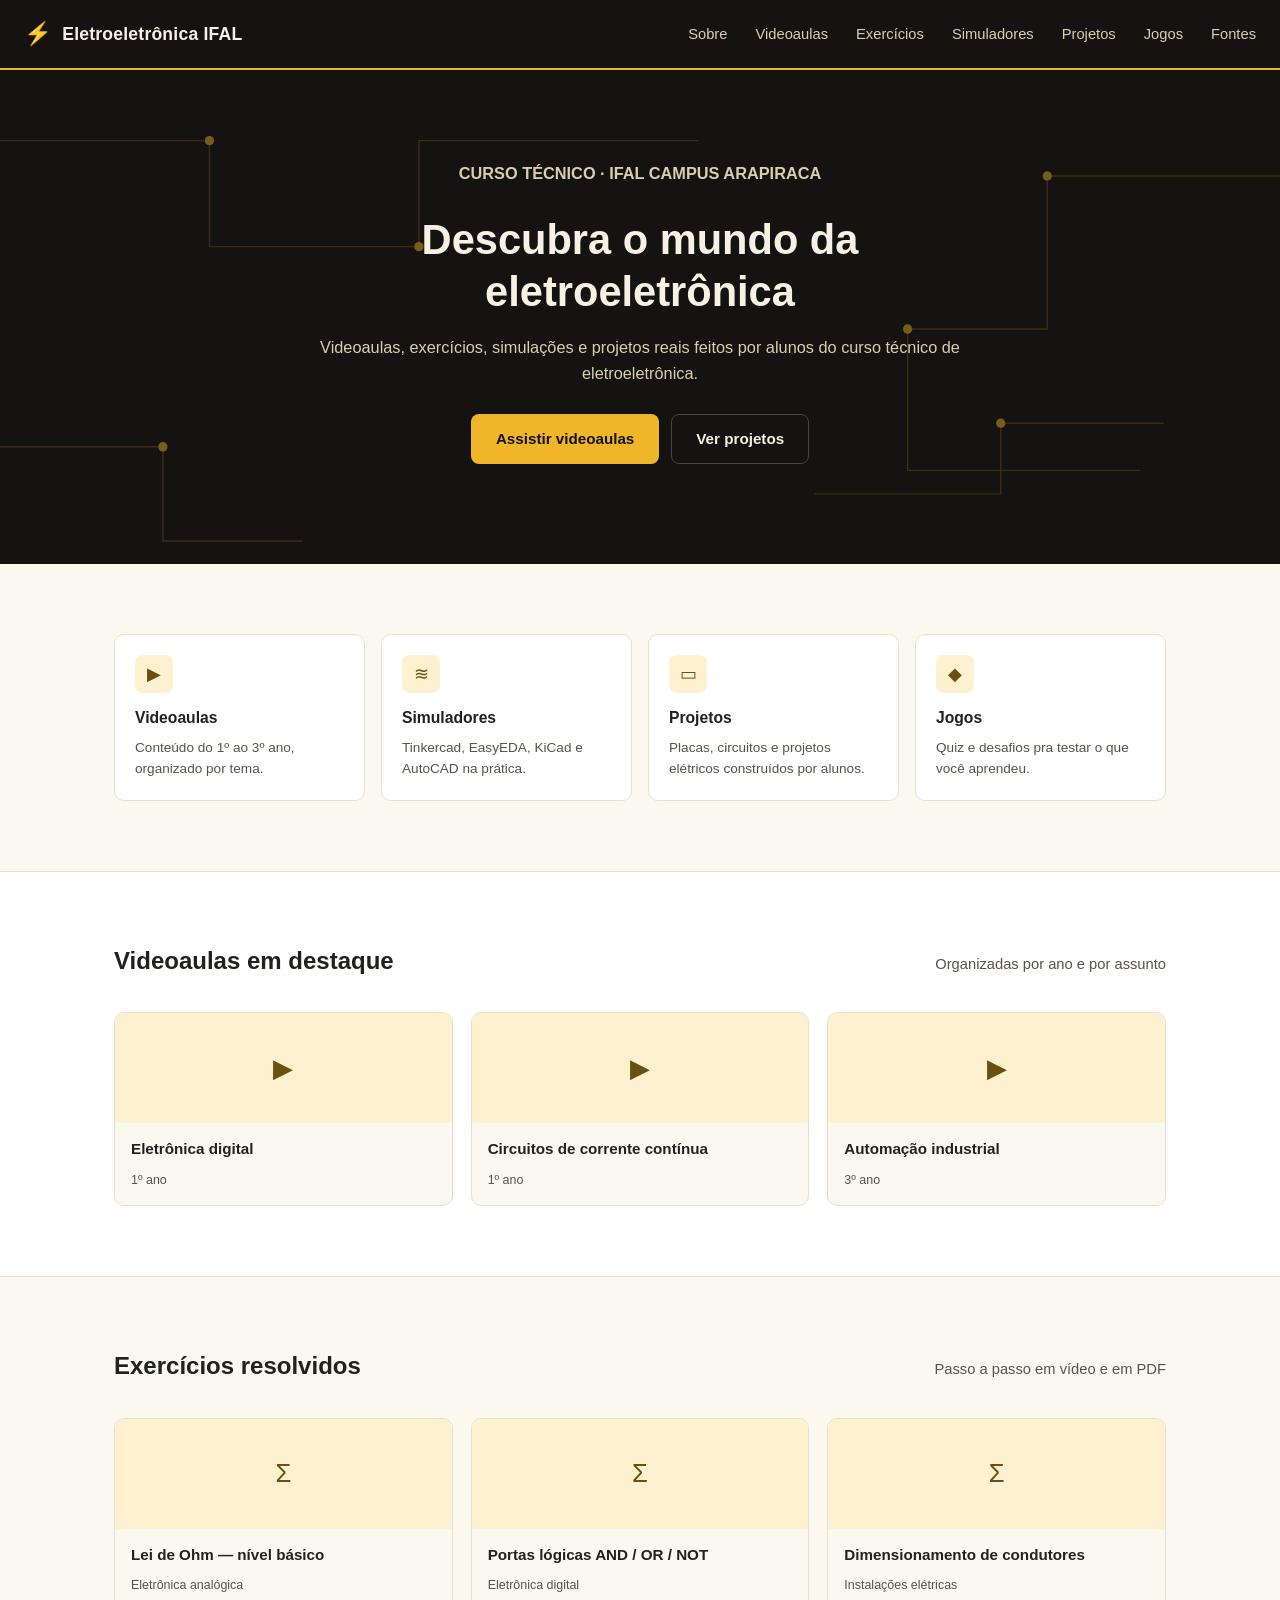
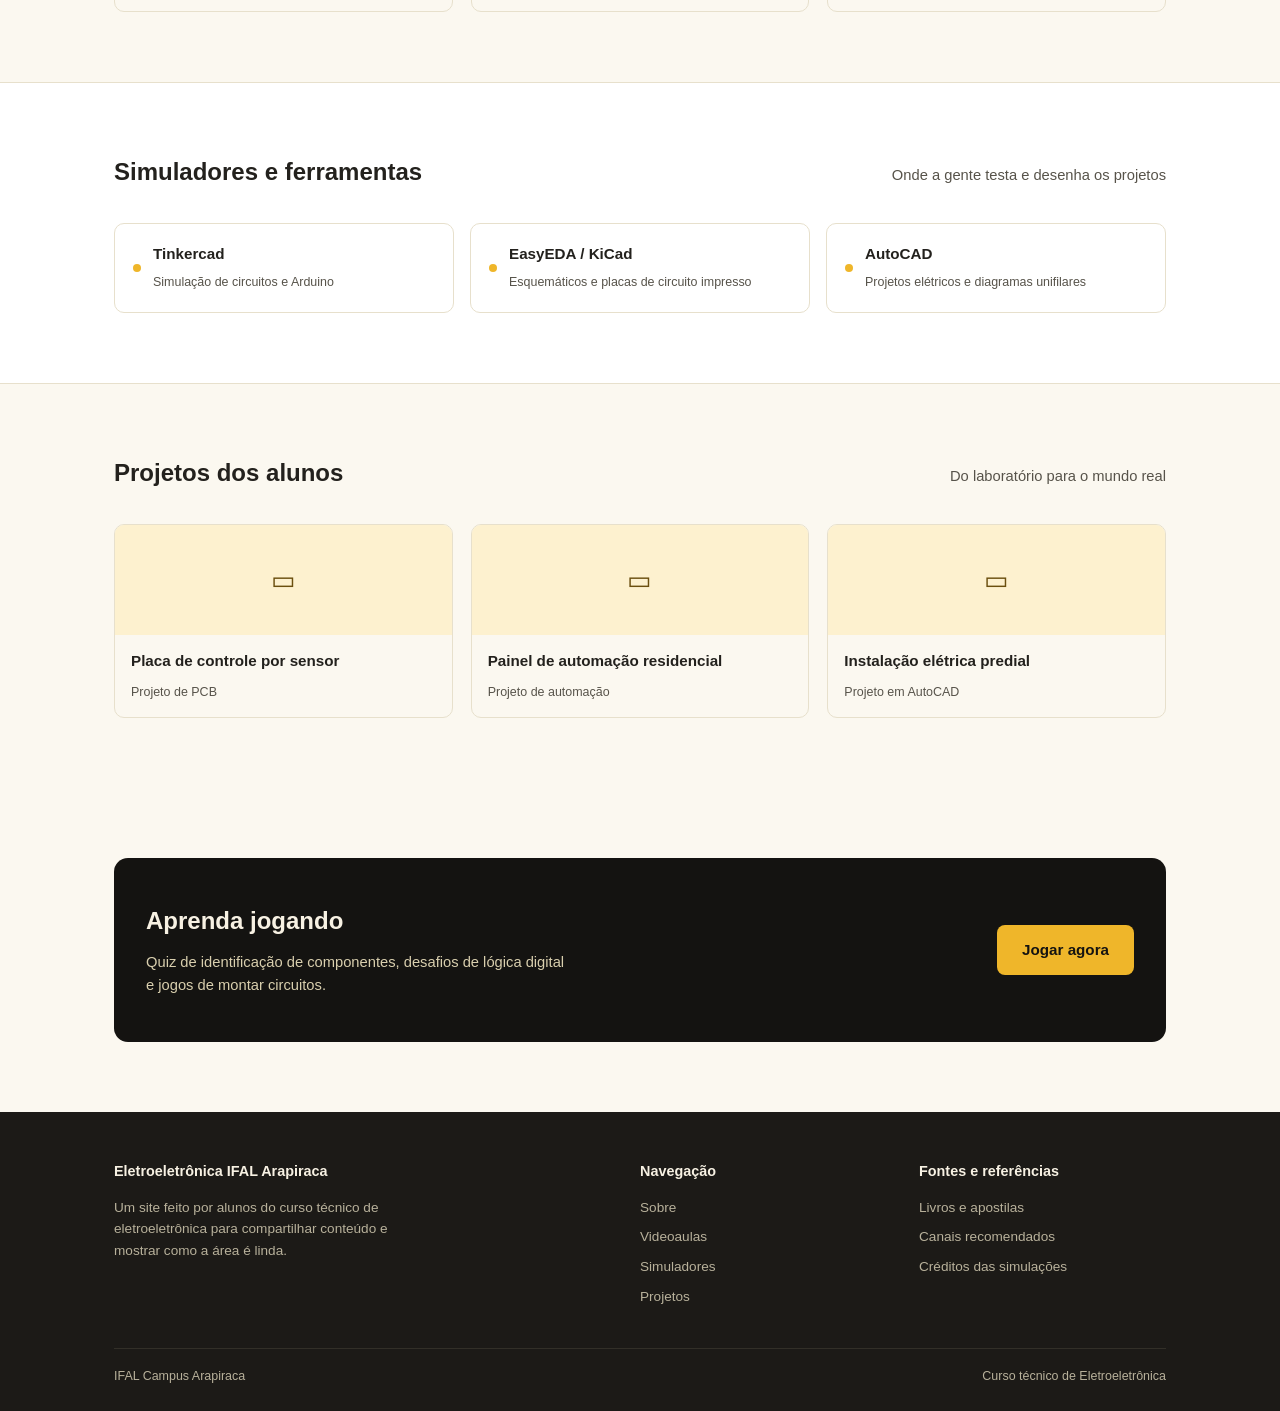
==== commit 64899f34: "Add files via upload" ====
--- a/index.html
+++ b/index.html
@@ -1,2581 +1,209 @@
 <!DOCTYPE html>
 <html lang="pt-BR">
-
 <head>
-    <meta charset="utf-8">
-
-    <meta
-        name="viewport"
-        content="width=device-width, initial-scale=1.0"
-    >
-
-    <meta
-        name="description"
-        content="Smart City Singapura — estudo sobre cidades inteligentes, tecnologias urbanas, sustentabilidade e diagnóstico de cidades."
-    >
-
-    <meta
-        name="author"
-        content="Smart City Singapura"
-    >
-
-    <title>
-        Smart City Singapura | Diagnóstico de Cidades
-    </title>
-
-    <link
-        rel="stylesheet"
-        href="style.css"
-    >
+<meta charset="UTF-8">
+<meta name="viewport" content="width=device-width, initial-scale=1.0">
+<title>Eletroeletrônica IFAL Arapiraca</title>
+<link rel="stylesheet" href="style.css">
 </head>
-
 <body>
 
-    <!-- =========================================================
-         EFEITOS DE FUNDO
-    ========================================================== -->
-
-    <div class="background-effects">
-
-        <div class="orb orb-one"></div>
-
-        <div class="orb orb-two"></div>
-
-        <div class="orb orb-three"></div>
-
-        <div class="grid-background"></div>
-
-    </div>
-
-
-    <!-- =========================================================
-         CABEÇALHO
-    ========================================================== -->
-
-    <header class="site-header">
-    <div class="header-inner">
-        <a class="brand" href="#inicio" data-tab="inicio" aria-label="Smart City Singapura - início">
-            <span class="brand-mark">SC</span>
-            <span class="brand-text">
-                <strong>SMART CITY</strong>
-                <span>SINGAPURA</span>
-            </span>
-        </a>
-
-        <nav class="main-nav" id="navigation" aria-label="Navegação principal">
-
-                <button class="nav-link active" data-tab="inicio" type="button">Início</button>
-                <button class="nav-link" data-tab="singapura" type="button">Singapura</button>
-                <button class="nav-link" data-tab="tecnologias" type="button">Tecnologias</button>
-                <button class="nav-link" data-tab="quiz" type="button">Quiz</button>
-                <button class="nav-link" data-tab="teste-cidade" type="button">Sua Cidade</button>
-                <button class="nav-link" data-tab="fontes" type="button">Fontes</button>
-        </nav>
-
-        <div class="header-search">
-            <span class="header-search-icon" aria-hidden="true">⌕</span>
-            <input id="searchInput" type="search" autocomplete="off" placeholder="Pesquisar no site..." aria-label="Pesquisar no site">
-            <button id="clearSearch" class="clear-search" type="button" aria-label="Limpar pesquisa">×</button>
-            <div class="search-results" id="searchResults" role="listbox"></div>
-        </div>
-
-        <button class="menu-toggle" id="mobileMenu" type="button" aria-label="Abrir menu" aria-expanded="false">☰</button>
-    </div>
+<header>
+  <div class="nav-wrap">
+    <div class="logo"><span class="raio">⚡</span> Eletroeletrônica IFAL</div>
+    <nav>
+      <ul id="menu">
+        <li><a href="#sobre">Sobre</a></li>
+        <li><a href="#videoaulas">Videoaulas</a></li>
+        <li><a href="#exercicios">Exercícios</a></li>
+        <li><a href="#simuladores">Simuladores</a></li>
+        <li><a href="#projetos">Projetos</a></li>
+        <li><a href="#jogos">Jogos</a></li>
+        <li><a href="#fontes">Fontes</a></li>
+      </ul>
+    </nav>
+    <button class="menu-btn" id="menuBtn" aria-label="Abrir menu">☰</button>
+  </div>
 </header>
 
-
-
-    <main>
-
-
-        <!-- =====================================================
-             INÍCIO
-        ====================================================== -->
-
-        <section
-            class="tab-section active"
-            id="inicio"
-        >
-
-            <div class="hero">
-
-                <div class="hero-content">
-
-                    <span class="eyebrow">
-                        CIDADES INTELIGENTES • ESTUDO DE CASO
-                    </span>
-
-
-                    <h1>
-                        Singapura:
-
-                        <span>
-                            uma cidade pensada como sistema
-                        </span>
-                    </h1>
-
-
-                    <p class="hero-description">
-                        Descubra como tecnologia, planejamento urbano,
-                        mobilidade, sustentabilidade, gestão de dados
-                        e participação social podem transformar uma
-                        cidade em um ambiente mais eficiente, conectado
-                        e preparado para o futuro.
-                    </p>
-
-
-                    <div class="hero-buttons">
-
-                        <button
-                            class="primary-button"
-                            data-scroll-tab="singapura"
-                        >
-                            Explorar Singapura →
-                        </button>
-
-
-                        <button
-                            class="secondary-button"
-                            data-scroll-tab="teste-cidade"
-                        >
-                            Testar minha cidade
-                        </button>
-
-                    </div>
-
-                </div>
-
-
-                <!-- =================================================
-                     IMAGEM PRINCIPAL
-                ================================================== -->
-
-                <div class="hero-image">
-
-                    <img
-                        src="https://images.unsplash.com/photo-1525625293386-3f8f99389edd?auto=format&fit=crop&w=1200&q=85"
-                        alt="Vista urbana de Singapura"
-                    >
-
-                    <div class="hero-image-overlay">
-
-                        <strong>
-                            SMART NATION
-                        </strong>
-
-                        <span>
-                            Tecnologia + planejamento + pessoas
-                        </span>
-
-                    </div>
-
-                </div>
-
-            </div>
-
-
-
-            <!-- =================================================
-                 INDICADORES DE SINGAPURA
-            ================================================== -->
-
-            <div class="stats-kicker">
-                SINGAPURA EM NÚMEROS
-            </div>
-
-
-            <div class="stats-grid">
-
-                <article class="stat-card">
-
-                    <div
-                        class="stat-icon"
-                        aria-hidden="true"
-                    >
-                        👥
-                    </div>
-
-                    <strong>
-                        ≈ 6,1 milhões
-                    </strong>
-
-                    <span>
-                        habitantes
-                    </span>
-
-                </article>
-
-
-                <article class="stat-card">
-
-                    <div
-                        class="stat-icon"
-                        aria-hidden="true"
-                    >
-                        📐
-                    </div>
-
-                    <strong>
-                        ≈ 744 km²
-                    </strong>
-
-                    <span>
-                        área territorial
-                    </span>
-
-                </article>
-
-
-                <article class="stat-card">
-
-                    <div
-                        class="stat-icon"
-                        aria-hidden="true"
-                    >
-                        🌾
-                    </div>
-
-                    <strong>
-                        30 por 30
-                    </strong>
-
-                    <span>
-                        produção de alimentos
-                    </span>
-
-                </article>
-
-
-                <article class="stat-card">
-
-                    <div
-                        class="stat-icon"
-                        aria-hidden="true"
-                    >
-                        🌐
-                    </div>
-
-                    <strong>
-                        2014
-                    </strong>
-
-                    <span>
-                        lançamento do Smart Nation
-                    </span>
-
-                </article>
-
-            </div>
-
-
-
-            <!-- =================================================
-                 CONCEITO
-            ================================================== -->
-
-            <div class="section-heading">
-
-                <span class="section-number">
-                    01
-                </span>
-
-                <div>
-
-                    <span class="eyebrow">
-                        O CONCEITO
-                    </span>
-
-                    <h2>
-                        O que torna uma cidade inteligente?
-                    </h2>
-
-                </div>
-
-            </div>
-
-
-            <div class="feature-grid">
-
-
-                <article class="feature-card">
-
-                    <div class="feature-icon">
-                        📡
-                    </div>
-
-                    <h3>
-                        Conectividade
-                    </h3>
-
-                    <p>
-                        Redes digitais, sensores e sistemas conectados
-                        permitem que diferentes serviços urbanos troquem
-                        informações e respondam rapidamente às necessidades
-                        da população.
-                    </p>
-
-                </article>
-
-
-
-                <article class="feature-card">
-
-                    <div class="feature-icon">
-                        🌱
-                    </div>
-
-                    <h3>
-                        Sustentabilidade
-                    </h3>
-
-                    <p>
-                        O uso inteligente de água, energia, território e
-                        resíduos busca reduzir desperdícios e aumentar a
-                        capacidade da cidade de enfrentar desafios ambientais.
-                    </p>
-
-                </article>
-
-
-
-                <article class="feature-card">
-
-                    <div class="feature-icon">
-                        🚇
-                    </div>
-
-                    <h3>
-                        Mobilidade
-                    </h3>
-
-                    <p>
-                        Transporte público, dados em tempo real, planejamento
-                        viário e soluções digitais ajudam a melhorar os
-                        deslocamentos urbanos.
-                    </p>
-
-                </article>
-
-
-
-                <article class="feature-card">
-
-                    <div class="feature-icon">
-                        👥
-                    </div>
-
-                    <h3>
-                        Qualidade de vida
-                    </h3>
-
-                    <p>
-                        Uma cidade inteligente não é apenas tecnológica:
-                        saúde, educação, segurança, acessibilidade e inclusão
-                        também fazem parte da transformação urbana.
-                    </p>
-
-                </article>
-
-            </div>
-
-
-
-            <!-- =================================================
-                 IMAGENS
-            ================================================== -->
-
-            <div class="image-strip">
-
-
-                <div class="strip-image">
-
-                    <img
-                        src="https://images.unsplash.com/photo-1518684079-3c830dcef090?auto=format&fit=crop&w=900&q=80"
-                        alt="Supertrees e skyline de Singapura"
-                    >
-
-                    <span>
-                        Arquitetura e natureza
-                    </span>
-
-                </div>
-
-
-
-                <div class="strip-image">
-
-                    <img
-                        src="https://images.unsplash.com/photo-1565967511849-76a60a516170?auto=format&fit=crop&w=900&q=80"
-                        alt="Transporte urbano em Singapura"
-                    >
-
-                    <span>
-                        Mobilidade urbana
-                    </span>
-
-                </div>
-
-
-
-                <div class="strip-image">
-
-                    <img
-                        src="https://images.unsplash.com/photo-1535268647677-300dbf3d78d1?auto=format&fit=crop&w=900&q=80"
-                        alt="Agricultura urbana"
-                    >
-
-                    <span>
-                        Produção de alimentos
-                    </span>
-
-                </div>
-
-            </div>
-
-
-
-            <!-- =================================================
-                 DESTAQUE
-            ================================================== -->
-
-            <div class="highlight">
-
-                <div>
-
-                    <span class="eyebrow">
-                        POR QUE SINGAPURA?
-                    </span>
-
-                    <h3>
-                        Uma cidade pequena com uma estratégia urbana de grande escala
-                    </h3>
-
-                </div>
-
-
-                <p>
-                    Singapura mostra que uma cidade inteligente não depende
-                    apenas de equipamentos tecnológicos. O diferencial está
-                    na integração entre planejamento, infraestrutura,
-                    dados, serviços públicos, sustentabilidade e participação
-                    das pessoas.
-                </p>
-
-            </div>
-
-        </section>
-
-
-
-        <!-- =====================================================
-             SINGAPURA
-        ====================================================== -->
-
-        <section
-            class="tab-section"
-            id="singapura"
-        >
-
-            <div class="section-heading">
-
-                <span class="section-number">
-                    02
-                </span>
-
-                <div>
-
-                    <span class="eyebrow">
-                        CONHEÇA SINGAPURA
-                    </span>
-
-                    <h2>
-                        Uma cidade para explorar
-                    </h2>
-
-                    <p>
-                        Conheça diferentes características sociais,
-                        econômicas, culturais, ambientais e tecnológicas
-                        que ajudam a explicar o funcionamento de Singapura.
-                    </p>
-
-                </div>
-
-            </div>
-
-
-
-            <!-- =================================================
-                 FILTROS
-            ================================================== -->
-
-            <div class="filter-buttons">
-
-                <button
-                    class="filter-button active"
-                    data-filter="todos"
-                >
-                    Todos
-                </button>
-
-                <button
-                    class="filter-button"
-                    data-filter="cultura"
-                >
-                    Cultura
-                </button>
-
-                <button
-                    class="filter-button"
-                    data-filter="economia"
-                >
-                    Economia
-                </button>
-
-                <button
-                    class="filter-button"
-                    data-filter="agricultura"
-                >
-                    Agricultura
-                </button>
-
-                <button
-                    class="filter-button"
-                    data-filter="curiosidades"
-                >
-                    Curiosidades
-                </button>
-
-            </div>
-
-
-
-            <!-- =================================================
-                 CARDS DE SINGAPURA
-            ================================================== -->
-
-            <div class="information-grid">
-
-
-                <article
-                    class="info-card card-link"
-                    data-detail="cultura"
-                    data-category="cultura"
-                    tabindex="0"
-                >
-
-                    <div class="info-image">
-
-                        <img
-                            src="https://images.unsplash.com/photo-1525625293386-3f8f99389edd?auto=format&fit=crop&w=900&q=85"
-                            alt="Cidade de Singapura"
-                        >
-
-                        <span class="info-category">
-                            CULTURA
-                        </span>
-
-                    </div>
-
-                    <div class="info-content">
-
-                        <h3>
-                            Mosaico cultural
-                        </h3>
-
-                        <p>
-                            A população de Singapura reúne influências
-                            chinesas, malaias, indianas e de outras
-                            comunidades, formando uma sociedade multicultural.
-                        </p>
-
-                        <span class="card-action">
-                            Abrir conteúdo →
-                        </span>
-
-                    </div>
-
-                </article>
-
-
-
-                <article
-                    class="info-card card-link"
-                    data-detail="singlish"
-                    data-category="cultura"
-                    tabindex="0"
-                >
-
-                    <div class="info-image">
-
-                        <img
-                            src="https://images.unsplash.com/photo-1496939376851-89342e90adcd?auto=format&fit=crop&w=900&q=85"
-                            alt="Vida urbana em Singapura"
-                        >
-
-                        <span class="info-category">
-                            CULTURA
-                        </span>
-
-                    </div>
-
-                    <div class="info-content">
-
-                        <h3>
-                            Singlish
-                        </h3>
-
-                        <p>
-                            A variedade informal do inglês usada no cotidiano
-                            mistura influências linguísticas de diferentes
-                            comunidades de Singapura.
-                        </p>
-
-                        <span class="card-action">
-                            Abrir conteúdo →
-                        </span>
-
-                    </div>
-
-                </article>
-
-
-
-                <article
-                    class="info-card card-link"
-                    data-detail="hawker"
-                    data-category="cultura"
-                    tabindex="0"
-                >
-
-                    <div class="info-image">
-
-                        <img
-                            src="https://images.unsplash.com/photo-1552566626-52f8b828add9?auto=format&fit=crop&w=900&q=85"
-                            alt="Mercado e alimentação de rua"
-                        >
-
-                        <span class="info-category">
-                            CULTURA
-                        </span>
-
-                    </div>
-
-                    <div class="info-content">
-
-                        <h3>
-                            Hawker Centres
-                        </h3>
-
-                        <p>
-                            Centros de alimentação popular reúnem vendedores
-                            independentes e fazem parte da identidade social
-                            e gastronômica de Singapura.
-                        </p>
-
-                        <span class="card-action">
-                            Abrir conteúdo →
-                        </span>
-
-                    </div>
-
-                </article>
-
-
-
-                <article
-                    class="info-card card-link"
-                    data-detail="economia"
-                    data-category="economia"
-                    tabindex="0"
-                >
-
-                    <div class="info-image">
-
-                        <img
-                            src="https://images.unsplash.com/photo-1529307474719-3d0a417aaf8a?auto=format&fit=crop&w=900&q=85"
-                            alt="Distrito financeiro de Singapura"
-                        >
-
-                        <span class="info-category">
-                            ECONOMIA
-                        </span>
-
-                    </div>
-
-                    <div class="info-content">
-
-                        <h3>
-                            Economia avançada
-                        </h3>
-
-                        <p>
-                            A economia de Singapura combina comércio
-                            internacional, serviços financeiros, indústria,
-                            tecnologia e forte infraestrutura logística.
-                        </p>
-
-                        <span class="card-action">
-                            Abrir conteúdo →
-                        </span>
-
-                    </div>
-
-                </article>
-
-
-
-                <article
-                    class="info-card card-link"
-                    data-detail="porto"
-                    data-category="economia"
-                    tabindex="0"
-                >
-
-                    <div class="info-image">
-
-                        <img
-                            src="https://images.unsplash.com/photo-1759216373582-a24c4a65b031?fm=jpg&auto=format&fit=crop&w=900&q=85"
-                            alt="Porto e navios de Singapura"
-                        >
-
-                        <span class="info-category">
-                            ECONOMIA
-                        </span>
-
-                    </div>
-
-                    <div class="info-content">
-
-                        <h3>
-                            Porto de Singapura
-                        </h3>
-
-                        <p>
-                            A posição estratégica e a infraestrutura portuária
-                            ajudam a conectar Singapura às principais rotas
-                            comerciais internacionais.
-                        </p>
-
-                        <span class="card-action">
-                            Abrir conteúdo →
-                        </span>
-
-                    </div>
-
-                </article>
-
-
-
-                <article
-                    class="info-card card-link"
-                    data-detail="virtual"
-                    data-category="curiosidades"
-                    tabindex="0"
-                >
-
-                    <div class="info-image">
-
-                        <img
-                            src="https://images.unsplash.com/photo-1551288049-bebda4e38f71?auto=format&fit=crop&w=900&q=85"
-                            alt="Visualização digital de dados urbanos"
-                        >
-
-                        <span class="info-category">
-                            TECNOLOGIA
-                        </span>
-
-                    </div>
-
-                    <div class="info-content">
-
-                        <h3>
-                            Virtual Singapore
-                        </h3>
-
-                        <p>
-                            Modelos digitais tridimensionais ajudam a
-                            representar a cidade e apoiar análises,
-                            planejamento e simulações urbanas.
-                        </p>
-
-                        <span class="card-action">
-                            Abrir conteúdo →
-                        </span>
-
-                    </div>
-
-                </article>
-
-
-
-                <article
-                    class="info-card card-link"
-                    data-detail="agricultura"
-                    data-category="agricultura"
-                    tabindex="0"
-                >
-
-                    <div class="info-image">
-
-                        <img
-                            src="https://images.unsplash.com/photo-1535268647677-300dbf3d78d1?auto=format&fit=crop&w=900&q=85"
-                            alt="Agricultura urbana e cultivo"
-                        >
-
-                        <span class="info-category">
-                            AGRICULTURA
-                        </span>
-
-                    </div>
-
-                    <div class="info-content">
-
-                        <h3>
-                            Agricultura vertical
-                        </h3>
-
-                        <p>
-                            Técnicas de cultivo em ambientes controlados
-                            permitem produzir alimentos utilizando pouco
-                            espaço territorial.
-                        </p>
-
-                        <span class="card-action">
-                            Abrir conteúdo →
-                        </span>
-
-                    </div>
-
-                </article>
-
-
-
-                <article
-                    class="info-card card-link"
-                    data-detail="supertrees"
-                    data-category="curiosidades"
-                    tabindex="0"
-                >
-
-                    <div class="info-image">
-
-                        <img
-                            src="https://images.unsplash.com/photo-1518684079-3c830dcef090?auto=format&fit=crop&w=900&q=85"
-                            alt="Supertrees em Gardens by the Bay"
-                        >
-
-                        <span class="info-category">
-                            AMBIENTE
-                        </span>
-
-                    </div>
-
-                    <div class="info-content">
-
-                        <h3>
-                            Supertrees
-                        </h3>
-
-                        <p>
-                            As estruturas do Gardens by the Bay combinam
-                            paisagismo, arquitetura e tecnologias associadas
-                            à gestão ambiental.
-                        </p>
-
-                        <span class="card-action">
-                            Abrir conteúdo →
-                        </span>
-
-                    </div>
-
-                </article>
-
-
-
-                <article
-                    class="info-card card-link"
-                    data-detail="newater"
-                    data-category="curiosidades"
-                    tabindex="0"
-                >
-
-                    <div class="info-image">
-
-                        <img
-                            src="https://images.unsplash.com/photo-1509391366360-2e959784a276?auto=format&fit=crop&w=900&q=85"
-                            alt="Infraestrutura de água e sustentabilidade"
-                        >
-
-                        <span class="info-category">
-                            ÁGUA
-                        </span>
-
-                    </div>
-
-                    <div class="info-content">
-
-                        <h3>
-                            NEWater
-                        </h3>
-
-                        <p>
-                            O sistema de reúso de água de Singapura é uma das
-                            estratégias utilizadas para aumentar a segurança
-                            hídrica do país.
-                        </p>
-
-                        <span class="card-action">
-                            Abrir conteúdo →
-                        </span>
-
-                    </div>
-
-                </article>
-
-
-
-                <article
-                    class="info-card card-link"
-                    data-detail="transporte"
-                    data-category="curiosidades"
-                    tabindex="0"
-                >
-
-                    <div class="info-image">
-
-                        <img
-                            src="https://images.unsplash.com/photo-1565967511849-76a60a516170?auto=format&fit=crop&w=900&q=85"
-                            alt="Transporte público em Singapura"
-                        >
-
-                        <span class="info-category">
-                            MOBILIDADE
-                        </span>
-
-                    </div>
-
-                    <div class="info-content">
-
-                        <h3>
-                            Transporte inteligente
-                        </h3>
-
-                        <p>
-                            Transporte público integrado, planejamento urbano
-                            e soluções digitais ajudam a organizar os
-                            deslocamentos na cidade.
-                        </p>
-
-                        <span class="card-action">
-                            Abrir conteúdo →
-                        </span>
-
-                    </div>
-
-                </article>
-
-
-
-                <article
-                    class="info-card card-link"
-                    data-detail="governanca"
-                    data-category="curiosidades"
-                    tabindex="0"
-                >
-
-                    <div class="info-image">
-
-                        <img
-                            src="https://images.unsplash.com/photo-1450101499163-c8848c66ca85?auto=format&fit=crop&w=900&q=85"
-                            alt="Governança e planejamento urbano"
-                        >
-
-                        <span class="info-category">
-                            GOVERNANÇA
-                        </span>
-
-                    </div>
-
-                    <div class="info-content">
-
-                        <h3>
-                            Governança digital
-                        </h3>
-
-                        <p>
-                            Serviços digitais e integração de informações
-                            ajudam o governo a oferecer serviços públicos
-                            de maneira mais coordenada.
-                        </p>
-
-                        <span class="card-action">
-                            Abrir conteúdo →
-                        </span>
-
-                    </div>
-
-                </article>
-
-            </div>
-
-        </section>
-
-        <!-- =====================================================
-             TECNOLOGIAS
-        ====================================================== -->
-        <section class="tab-section" id="tecnologias" data-technologies>
-            <div class="section-heading">
-                <span class="section-number">03</span>
-                <div>
-                    <span class="eyebrow">TECNOLOGIA URBANA</span>
-                    <h2>Tecnologias que conectam a cidade</h2>
-                    <p>
-                        Explore como mobilidade, sensores, inteligência artificial,
-                        energia, água, resíduos, conectividade, gêmeos digitais e
-                        governo digital podem apoiar uma cidade inteligente.
-                    </p>
-                </div>
-            </div>
-
-            <div class="technology-shell">
-                <div class="technology-tabs" role="tablist" aria-label="Tecnologias urbanas">
-                    <button class="technology-tab active" type="button" data-technology="mobilidade" aria-selected="true">🚇 Mobilidade</button>
-                    <button class="technology-tab" type="button" data-technology="iot" aria-selected="false">📡 IoT e sensores</button>
-                    <button class="technology-tab" type="button" data-technology="ia" aria-selected="false">🧠 IA e dados</button>
-                    <button class="technology-tab" type="button" data-technology="smartgrid" aria-selected="false">⚡ Smart Grid</button>
-                    <button class="technology-tab" type="button" data-technology="agua" aria-selected="false">💧 Água</button>
-                    <button class="technology-tab" type="button" data-technology="residuos" aria-selected="false">♻️ Resíduos</button>
-                    <button class="technology-tab" type="button" data-technology="conectividade" aria-selected="false">📶 Conectividade</button>
-                    <button class="technology-tab" type="button" data-technology="digitaltwin" aria-selected="false">🧩 Digital Twin</button>
-                    <button class="technology-tab" type="button" data-technology="governo" aria-selected="false"> Governo digital</button>
-                </div>
-
-                <div class="technology-display" id="technologyPanelContent" data-technology-panel aria-live="polite"></div>
-            </div>
-        </section>
-
-
-
-        <!-- =====================================================
-             QUIZ
-        ====================================================== -->
-
-        <section
-            class="tab-section"
-            id="quiz"
-        >
-
-            <div class="section-heading">
-
-                <span class="section-number">
-                    05
-                </span>
-
-                <div>
-
-                    <span class="eyebrow">
-                        TESTE SEUS CONHECIMENTOS
-                    </span>
-
-                    <h2>
-                        Quiz Smart City
-                    </h2>
-
-                    <p>
-                        Responda às perguntas e descubra quanto você
-                        aprendeu sobre Singapura e cidades inteligentes.
-                    </p>
-
-                </div>
-
-            </div>
-
-
-
-            <div class="quiz-container">
-
-
-                <!-- CABEÇALHO DO QUIZ -->
-
-                <div class="quiz-header">
-
-                    <div class="quiz-progress">
-
-                        <div class="quiz-progress-info">
-
-                            <span id="quizProgressText">
-                                Questão 1 de 15
-                            </span>
-
-                            <strong id="quizScoreText">
-                                Pontuação: 0
-                            </strong>
-
-                        </div>
-
-
-                        <div class="progress-track">
-
-                            <div
-                                class="progress-bar"
-                                id="quizProgressFill"
-                                style="width: 6.66%;"
-                            ></div>
-
-                        </div>
-
-                    </div>
-
-                </div>
-
-
-
-                <!-- PERGUNTAS -->
-
-                <div
-                    id="quizQuestions"
-                    class="quiz-questions"
-                ></div>
-
-
-
-                <!-- RESULTADO -->
-
-                <div
-                    id="quizResult"
-                    class="quiz-result hidden"
-                >
-
-                    <div class="quiz-result-icon">
-                        🏆
-                    </div>
-
-                    <span class="eyebrow">
-                        RESULTADO FINAL
-                    </span>
-
-                    <h3 id="quizResultTitle">
-                        Muito bem!
-                    </h3>
-
-                    <div class="quiz-final-score">
-
-                        <strong id="quizFinalScore">
-                            0
-                        </strong>
-
-                        <span>
-                            / 15
-                        </span>
-
-                    </div>
-
-                    <p id="quizResultMessage">
-                        Seu resultado aparecerá aqui.
-                    </p>
-
-
-                    <div class="quiz-result-actions">
-
-                        <button
-                            class="primary-button"
-                            id="restartQuiz"
-                            type="button"
-                        >
-                            Refazer quiz ↻
-                        </button>
-
-
-                        <button
-                            class="secondary-button"
-                            data-scroll-tab="tecnologias"
-                            type="button"
-                        >
-                            Explorar tecnologias →
-                        </button>
-
-                    </div>
-
-                </div>
-
-            </div>
-
-
-
-            <!-- =================================================
-                 DESAFIO EXTRA
-            ================================================== -->
-
-            <div class="quiz-extra">
-
-                <div>
-
-                    <span class="eyebrow">
-                        DESAFIO EXTRA
-                    </span>
-
-                    <h3>
-                        O que você faria na sua cidade?
-                    </h3>
-
-                    <p>
-                        Depois do quiz, experimente o diagnóstico
-                        urbano e veja quais áreas poderiam ser
-                        desenvolvidas na sua cidade.
-                    </p>
-
-                </div>
-
-
-                <button
-                    class="primary-button"
-                    data-scroll-tab="teste-cidade"
-                    type="button"
-                >
-                    Fazer diagnóstico →
-                </button>
-
-            </div>
-
-        </section>
-
-
-
-        <!-- =====================================================
-             TESTE SUA CIDADE
-        ====================================================== -->
-
-        <section
-            class="tab-section"
-            id="teste-cidade"
-        >
-
-            <div class="section-heading">
-
-                <span class="section-number">
-                    06
-                </span>
-
-                <div>
-
-                    <span class="eyebrow">
-                        DIAGNÓSTICO URBANO
-                    </span>
-
-                    <h2>
-                        Teste sua cidade
-                    </h2>
-
-                    <p>
-                        Responda perguntas sobre infraestrutura,
-                        sustentabilidade, mobilidade, tecnologia
-                        e serviços para obter um diagnóstico
-                        simplificado da sua cidade.
-                    </p>
-
-                </div>
-
-            </div>
-
-
-
-            <div class="city-test-container">
-
-
-                <!-- =================================================
-                     INTRODUÇÃO
-                ================================================== -->
-
-                <div
-                    class="city-intro"
-                    id="cityIntro"
-                >
-
-                    <div class="city-intro-icon">
-                        🏙
-                    </div>
-
-
-                    <div class="city-intro-content">
-
-                        <span class="eyebrow">
-                            ANÁLISE DE MATURIDADE URBANA
-                        </span>
-
-                        <h3>
-                            Como está a sua cidade?
-                        </h3>
-
-                        <p>
-                            Avalie diferentes dimensões da sua cidade.
-                            O diagnóstico não é uma classificação oficial:
-                            ele serve como ferramenta educativa para
-                            ajudar você a pensar sobre os desafios urbanos.
-                        </p>
-
-
-                        <div class="city-name-field">
-
-                            <label for="cityName">
-                                Nome da cidade
-                            </label>
-
-                            <input
-                                type="text"
-                                id="cityName"
-                                placeholder="Ex.: São Paulo"
-                                autocomplete="off"
-                            >
-
-                        </div>
-
-
-                        <button
-                            class="primary-button"
-                            id="startCityTest"
-                            type="button"
-                        >
-                            Começar diagnóstico →
-                        </button>
-
-                    </div>
-
-
-                    <div class="city-intro-image">
-
-                        <img
-                            src="https://images.unsplash.com/photo-1774075884764-be7319c06e08?fm=jpg&auto=format&fit=crop&w=1200&q=80"
-                            alt="Skyline noturno de Singapura com Marina Bay Sands e a roda-gigante Singapore Flyer"
-                            loading="lazy"
-                        >
-
-                    </div>
-
-                </div>
-
-
-
-                <!-- =================================================
-                     ÁREA DAS PERGUNTAS
-                ================================================== -->
-
-                <div
-                    id="cityQuestions"
-                    class="city-questions hidden"
-                >
-
-                    <div class="city-test-topbar">
-
-                        <div>
-
-                            <span class="eyebrow">
-                                DIAGNÓSTICO EM ANDAMENTO
-                            </span>
-
-                            <h3 id="cityTestTitle">
-                                Avaliando sua cidade
-                            </h3>
-
-                        </div>
-
-
-                        <div class="city-progress-info">
-
-                            <strong id="cityProgressText">
-                                0 de 18
-                            </strong>
-
-                            <span>
-                                respondidas
-                            </span>
-
-                        </div>
-
-                    </div>
-
-
-                    <div class="city-progress-track">
-
-                        <div
-                            class="city-progress-fill"
-                            id="cityProgressFill"
-                        ></div>
-
-                    </div>
-
-
-                    <div
-                        class="city-question-list"
-                        id="cityQuestionList"
-                    ></div>
-
-
-                    <div class="city-test-actions">
-
-                        <button
-                            class="secondary-button"
-                            id="cancelCityTest"
-                            type="button"
-                        >
-                            ← Voltar
-                        </button>
-
-
-                        <button
-                            class="primary-button"
-                            id="submitCityTest"
-                            type="button"
-                            disabled
-                        >
-                            Ver diagnóstico →
-                        </button>
-
-                    </div>
-
-                </div>
-
-
-
-                <!-- =================================================
-                     RESULTADO
-                ================================================== -->
-
-                <div
-                    id="cityResult"
-                    class="city-result hidden"
-                >
-
-                    <div class="city-result-header">
-
-                        <div>
-
-                            <span class="eyebrow">
-                                DIAGNÓSTICO CONCLUÍDO
-                            </span>
-
-                            <h3>
-                                Resultado de
-                                <span id="resultCityName">
-                                    sua cidade
-                                </span>
-                            </h3>
-
-                        </div>
-
-
-                        <div class="city-score">
-
-                            <strong id="overallScore">
-                                0%
-                            </strong>
-
-                            <span>
-                                índice geral
-                            </span>
-
-                        </div>
-
-                    </div>
-
-
-
-                    <!-- NÍVEL -->
-
-                    <div class="maturity-card">
-
-                        <div class="maturity-icon">
-                            ✦
-                        </div>
-
-                        <div>
-
-                            <span class="eyebrow">
-                                NÍVEL DE MATURIDADE
-                            </span>
-
-                            <h4 id="maturityLevel">
-                                Inicial
-                            </h4>
-
-                            <p id="maturityDescription">
-                                Seu diagnóstico aparecerá aqui.
-                            </p>
-
-                        </div>
-
-                    </div>
-
-
-
-                    <!-- DIMENSÕES -->
-
-                    <div class="diagnosis-section">
-
-                        <div class="diagnosis-section-heading">
-
-                            <span class="eyebrow">
-                                DESEMPENHO POR DIMENSÃO
-                            </span>
-
-                            <h4>
-                                Onde sua cidade está mais preparada?
-                            </h4>
-
-                        </div>
-
-
-                        <div
-                            class="dimension-results"
-                            id="dimensionResults"
-                        ></div>
-
-                    </div>
-
-
-
-                    <!-- PONTOS FORTES -->
-
-                    <div class="diagnosis-columns">
-
-                        <div class="diagnosis-panel strengths-panel">
-
-                            <span class="eyebrow">
-                                PONTOS FORTES
-                            </span>
-
-                            <h4>
-                                O que já funciona bem
-                            </h4>
-
-                            <div
-                                id="cityStrengths"
-                                class="diagnosis-list"
-                            ></div>
-
-                        </div>
-
-
-                        <!-- PRIORIDADES -->
-
-                        <div class="diagnosis-panel priorities-panel">
-
-                            <span class="eyebrow">
-                                PRIORIDADES
-                            </span>
-
-                            <h4>
-                                O que merece atenção
-                            </h4>
-
-                            <div
-                                id="cityPriorities"
-                                class="diagnosis-list"
-                            ></div>
-
-                        </div>
-
-                    </div>
-
-
-
-                    <!-- RECOMENDAÇÕES -->
-
-                    <div class="recommendations-card">
-
-                        <div class="recommendations-heading">
-
-                            <span class="recommendations-icon">
-                                💡
-                            </span>
-
-                            <div>
-
-                                <span class="eyebrow">
-                                    RECOMENDAÇÕES
-                                </span>
-
-                                <h4>
-                                    Próximos passos possíveis
-                                </h4>
-
-                            </div>
-
-                        </div>
-
-
-                        <div
-                            id="cityRecommendations"
-                            class="recommendations-list"
-                        ></div>
-
-                    </div>
-
-
-
-                    <!-- AÇÕES -->
-
-                    <div class="city-result-actions">
-
-                        <button
-                            class="primary-button"
-                            id="restartCityTest"
-                            type="button"
-                        >
-                            ↻ Refazer diagnóstico
-                        </button>
-
-
-                        <button
-                            class="secondary-button"
-                            data-scroll-tab="singapura"
-                            type="button"
-                        >
-                            Conhecer Singapura →
-                        </button>
-
-                    </div>
-
-
-                    <p class="diagnosis-disclaimer">
-                        Este diagnóstico é educativo e não representa
-                        uma avaliação oficial da cidade.
-                    </p>
-
-                </div>
-
-            </div>
-
-        </section>
-
-        <!-- =========================================================
-     8. FONTES E REFERÊNCIAS
-========================================================= -->
-<section id="fontes" class="tab-section">
-
-    <div class="section-heading">
-        <span class="eyebrow">REFERÊNCIAS</span>
-
-        <h2>
-            Fontes para aprofundar
-            <span>o estudo</span>
-        </h2>
-
-        <p>
-            As informações apresentadas neste projeto foram organizadas
-            a partir de documentos institucionais, estudos, iniciativas
-            governamentais e referências relacionadas ao desenvolvimento
-            de cidades inteligentes no Brasil e em Singapura.
-        </p>
-    </div>
-
-
-    <!-- FILTROS -->
-    <div class="source-filters">
-
-        <button
-            class="source-filter active"
-            data-category="todos"
-            type="button"
-        >
-            Todas
-        </button>
-
-        <button
-            class="source-filter"
-            data-category="brasil"
-            type="button"
-        >
-            Brasil
-        </button>
-
-        <button
-            class="source-filter"
-            data-category="singapura"
-            type="button"
-        >
-            Singapura
-        </button>
-
-        <button
-            class="source-filter"
-            data-category="estudos"
-            type="button"
-        >
-            Estudos
-        </button>
-
-        <button
-            class="source-filter"
-            data-category="videos"
-            type="button"
-        >
-            Vídeos
-        </button>
-
-    </div>
-
-
-    <!-- =====================================================
-         GRID DE FONTES
-    ====================================================== -->
-    <div class="sources-grid">
-
-
-        <!-- FONTE 01 -->
-        <article
-            class="source-card"
-            data-category="brasil estudos"
-        >
-
-            <div
-                class="source-thumb"
-                style="
-                    background-image:
-                    linear-gradient(
-                        180deg,
-                        rgba(4,10,20,.05),
-                        rgba(4,10,20,.8)
-                    ),
-                    url('https://images.unsplash.com/photo-1519501025264-65ba15a82390?auto=format&fit=crop&w=1200&q=80');
-                "
-            >
-                <span class="source-number">01</span>
-                <span class="source-type">DOCUMENTO OFICIAL</span>
-            </div>
-
-            <div class="source-content">
-
-                <span class="source-tag">Brasil</span>
-
-                <h3>
-                    Carta Brasileira para Cidades Inteligentes
-                </h3>
-
-                <p>
-                    Documento que apresenta princípios, diretrizes e
-                    recomendações para orientar a transformação digital
-                    e sustentável das cidades brasileiras.
-                </p>
-
-                <a
-                    href="https://www.gov.br/cidades/pt-br/acesso-a-informacao/acoes-e-programas/desenvolvimento-urbano-e-metropolitano/projeto-andus/carta-brasileira-para-cidades-inteligentes"
-                    target="_blank"
-                    rel="noopener noreferrer"
-                    class="source-link"
-                >
-                    Acessar fonte
-                    <span>↗</span>
-                </a>
-
-            </div>
-        </article>
-
-
-        <!-- FONTE 02 -->
-        <article
-            class="source-card"
-            data-category="brasil"
-        >
-
-            <div
-                class="source-thumb"
-                style="
-                    background-image:
-                    linear-gradient(
-                        180deg,
-                        rgba(4,10,20,.05),
-                        rgba(4,10,20,.8)
-                    ),
-                    url('https://images.unsplash.com/photo-1477959858617-67f85cf4f1df?auto=format&fit=crop&w=1200&q=80');
-                "
-            >
-                <span class="source-number">02</span>
-                <span class="source-type">PROJETO FEDERAL</span>
-            </div>
-
-            <div class="source-content">
-
-                <span class="source-tag">Brasil</span>
-
-                <h3>
-                    Projeto Cidades Mais Inteligentes 2026
-                </h3>
-
-                <p>
-                    Iniciativa do Ministério das Cidades voltada à
-                    promoção de soluções inteligentes e à modernização
-                    da gestão urbana brasileira.
-                </p>
-
-                <a
-                    href="https://www.gov.br/cidades/pt-br/acesso-a-informacao/participacao-social/editais-de-chamamento-publico/edital-de-chamamento-publico-sndum-no-1-2026-projeto-cidades-mais-inteligentes"
-                    target="_blank"
-                    rel="noopener noreferrer"
-                    class="source-link"
-                >
-                    Acessar fonte
-                    <span>↗</span>
-                </a>
-
-            </div>
-        </article>
-
-
-        <!-- FONTE 03 -->
-        <article
-            class="source-card"
-            data-category="brasil estudos"
-        >
-
-            <div
-                class="source-thumb"
-                style="
-                    background-image:
-                    linear-gradient(
-                        180deg,
-                        rgba(4,10,20,.05),
-                        rgba(4,10,20,.8)
-                    ),
-                    url('https://images.unsplash.com/photo-1449824913935-59a10b8d2000?auto=format&fit=crop&w=1200&q=80');
-                "
-            >
-                <span class="source-number">03</span>
-                <span class="source-type">ESTUDO</span>
-            </div>
-
-            <div class="source-content">
-
-                <span class="source-tag">Brasil</span>
-
-                <h3>
-                    Cidades Inteligentes — INPI, MDIC e ABDI
-                </h3>
-
-                <p>
-                    Estudo que reúne dados, conceitos e informações
-                    relacionadas às tecnologias e às oportunidades
-                    associadas às cidades inteligentes.
-                </p>
-
-                <a
-                    href="https://www.gov.br/inpi/pt-br/uso-estrategico-da-pi/estudos-e-informacao-tecnologica/Cidadesinteligentes_PIDadosFatos_INPINIPI_2023.pdf"
-                    target="_blank"
-                    rel="noopener noreferrer"
-                    class="source-link"
-                >
-                    Ler estudo
-                    <span>↗</span>
-                </a>
-
-            </div>
-        </article>
-
-
-        <!-- FONTE 04 -->
-        <article
-            class="source-card"
-            data-category="brasil estudos"
-        >
-
-            <div
-                class="source-thumb"
-                style="
-                    background-image:
-                    linear-gradient(
-                        180deg,
-                        rgba(4,10,20,.05),
-                        rgba(4,10,20,.8)
-                    ),
-                    url('https://images.unsplash.com/photo-1480714378408-67cf0d13bc1b?auto=format&fit=crop&w=1200&q=80');
-                "
-            >
-                <span class="source-number">04</span>
-                <span class="source-type">PUBLICAÇÃO</span>
-            </div>
-
-            <div class="source-content">
-
-                <span class="source-tag">Brasil</span>
-
-                <h3>
-                    Cidades Inteligentes e Sustentáveis no Brasil
-                </h3>
-
-                <p>
-                    Publicação do CTI Renato Archer que apresenta
-                    conceitos e metodologias relacionados ao
-                    desenvolvimento de cidades inteligentes.
-                </p>
-
-                <a
-                    href="https://www.gov.br/cti/pt-br/publicacoes/livros/cidades-inteligentes-e-sustentaveis-no-brasil"
-                    target="_blank"
-                    rel="noopener noreferrer"
-                    class="source-link"
-                >
-                    Ver publicação
-                    <span>↗</span>
-                </a>
-
-            </div>
-        </article>
-
-
-        <!-- FONTE 05 -->
-        <article
-            class="source-card"
-            data-category="brasil"
-        >
-
-            <div
-                class="source-thumb"
-                style="
-                    background-image:
-                    linear-gradient(
-                        180deg,
-                        rgba(4,10,20,.05),
-                        rgba(4,10,20,.8)
-                    ),
-                    url('https://images.unsplash.com/photo-1516321318423-f06f85e504b3?auto=format&fit=crop&w=1200&q=80');
-                "
-            >
-                <span class="source-number">05</span>
-                <span class="source-type">PLATAFORMA</span>
-            </div>
-
-            <div class="source-content">
-
-                <span class="source-tag">Brasil</span>
-
-                <h3>
-                    Plataforma inteli.gente
-                </h3>
-
-                <p>
-                    Plataforma federal voltada ao acesso a informações
-                    e indicadores relacionados às cidades brasileiras.
-                </p>
-
-                <a
-                    href="https://www.gov.br/pt-br/servicos/acessar-a-plataforma-inteli-gente?id=12454"
-                    target="_blank"
-                    rel="noopener noreferrer"
-                    class="source-link"
-                >
-                    Acessar plataforma
-                    <span>↗</span>
-                </a>
-
-            </div>
-        </article>
-
-
-        <!-- FONTE 06 -->
-        <article
-            class="source-card"
-            data-category="brasil estudos"
-        >
-
-            <div
-                class="source-thumb"
-                style="
-                    background-image:
-                    linear-gradient(
-                        180deg,
-                        rgba(4,10,20,.05),
-                        rgba(4,10,20,.8)
-                    ),
-                    url('https://images.unsplash.com/photo-1521737711867-e3b97375f902?auto=format&fit=crop&w=1200&q=80');
-                "
-            >
-                <span class="source-number">06</span>
-                <span class="source-type">ARTIGO</span>
-            </div>
-
-            <div class="source-content">
-
-                <span class="source-tag">Brasil</span>
-
-                <h3>
-                    Participação e transformação urbana
-                </h3>
-
-                <p>
-                    Artigo publicado pela ENAP sobre participação,
-                    políticas públicas e transformação na administração
-                    pública brasileira.
-                </p>
-
-                <a
-                    href="https://doi.org/10.21874/rsp.v77i1.11279"
-                    target="_blank"
-                    rel="noopener noreferrer"
-                    class="source-link"
-                >
-                    Ler artigo
-                    <span>↗</span>
-                </a>
-
-            </div>
-        </article>
-
-
-        <!-- FONTE 07 -->
-        <article
-            class="source-card"
-            data-category="brasil"
-        >
-
-            <div
-                class="source-thumb"
-                style="
-                    background-image:
-                    linear-gradient(
-                        180deg,
-                        rgba(4,10,20,.05),
-                        rgba(4,10,20,.8)
-                    ),
-                    url('https://images.unsplash.com/photo-1494526585095-c41746248156?auto=format&fit=crop&w=1200&q=80');
-                "
-            >
-                <span class="source-number">07</span>
-                <span class="source-type">INICIATIVA</span>
-            </div>
-
-            <div class="source-content">
-
-                <span class="source-tag">Brasil</span>
-
-                <h3>
-                    Cidades Inteligentes de São Paulo
-                </h3>
-
-                <p>
-                    Portal que reúne municípios e informações sobre
-                    iniciativas relacionadas ao conceito de cidades
-                    inteligentes no estado de São Paulo.
-                </p>
-
-                <a
-                    href="https://cidadesinteligentes.sp.gov.br/municipios"
-                    target="_blank"
-                    rel="noopener noreferrer"
-                    class="source-link"
-                >
-                    Conhecer iniciativa
-                    <span>↗</span>
-                </a>
-
-            </div>
-        </article>
-
-
-        <!-- FONTE 08 -->
-        <article
-            class="source-card"
-            data-category="singapura"
-        >
-
-            <div
-                class="source-thumb"
-                style="
-                    background-image:
-                    linear-gradient(
-                        180deg,
-                        rgba(4,10,20,.05),
-                        rgba(4,10,20,.8)
-                    ),
-                    url('https://images.unsplash.com/photo-1525625293386-3f8f99389edd?auto=format&fit=crop&w=1200&q=80');
-                "
-            >
-                <span class="source-number">08</span>
-                <span class="source-type">PORTAL OFICIAL</span>
-            </div>
-
-            <div class="source-content">
-
-                <span class="source-tag">Singapura</span>
-
-                <h3>
-                    Smart Nation Singapore
-                </h3>
-
-                <p>
-                    Portal oficial que apresenta a estratégia de
-                    transformação digital e as principais iniciativas
-                    tecnológicas de Singapura.
-                </p>
-
-                <a
-                    href="https://www.smartnation.gov.sg/"
-                    target="_blank"
-                    rel="noopener noreferrer"
-                    class="source-link"
-                >
-                    Visitar portal
-                    <span>↗</span>
-                </a>
-
-            </div>
-        </article>
-
-
-        <!-- FONTE 09 -->
-        <article
-            class="source-card"
-            data-category="singapura"
-        >
-
-            <div
-                class="source-thumb"
-                style="
-                    background-image:
-                    linear-gradient(
-                        180deg,
-                        rgba(4,10,20,.05),
-                        rgba(4,10,20,.8)
-                    ),
-                    url('https://images.unsplash.com/photo-1500534623283-312aade485b7?auto=format&fit=crop&w=1200&q=80');
-                "
-            >
-                <span class="source-number">09</span>
-                <span class="source-type">SOLUÇÕES</span>
-            </div>
-
-            <div class="source-content">
-
-                <span class="source-tag">Singapura</span>
-
-                <h3>
-                    Smart City Solutions
-                </h3>
-
-                <p>
-                    Página oficial dedicada às soluções tecnológicas
-                    utilizadas para enfrentar desafios urbanos e
-                    melhorar a qualidade de vida.
-                </p>
-
-                <a
-                    href="https://www.smartnation.gov.sg/initiatives/smart-city-solutions/"
-                    target="_blank"
-                    rel="noopener noreferrer"
-                    class="source-link"
-                >
-                    Explorar soluções
-                    <span>↗</span>
-                </a>
-
-            </div>
-        </article>
-
-
-        <!-- FONTE 10 -->
-        <article
-            class="source-card"
-            data-category="singapura"
-        >
-
-            <div
-                class="source-thumb"
-                style="
-                    background-image:
-                    linear-gradient(
-                        180deg,
-                        rgba(4,10,20,.05),
-                        rgba(4,10,20,.8)
-                    ),
-                    url('https://images.unsplash.com/photo-1530789253388-582c481c54b0?auto=format&fit=crop&w=1200&q=80');
-                "
-            >
-                <span class="source-number">10</span>
-                <span class="source-type">ESTRATÉGIA</span>
-            </div>
-
-            <div class="source-content">
-
-                <span class="source-tag">Singapura</span>
-
-                <h3>
-                    Smart Nation 2.0
-                </h3>
-
-                <p>
-                    Atualização da estratégia Smart Nation, com foco
-                    na evolução digital do país e na utilização da
-                    tecnologia de forma segura e inclusiva.
-                </p>
-
-                <a
-                    href="https://www.smartnation.gov.sg/about/our-vision/sn2/"
-                    target="_blank"
-                    rel="noopener noreferrer"
-                    class="source-link"
-                >
-                    Conhecer estratégia
-                    <span>↗</span>
-                </a>
-
-            </div>
-        </article>
-
-
-        <!-- FONTE 11 -->
-        <article
-            class="source-card"
-            data-category="singapura"
-        >
-
-            <div
-                class="source-thumb"
-                style="
-                    background-image:
-                    linear-gradient(
-                        180deg,
-                        rgba(4,10,20,.05),
-                        rgba(4,10,20,.8)
-                    ),
-                    url('https://images.unsplash.com/photo-1548013146-72479768bada?auto=format&fit=crop&w=1200&q=80');
-                "
-            >
-                <span class="source-number">11</span>
-                <span class="source-type">HISTÓRICO</span>
-            </div>
-
-            <div class="source-content">
-
-                <span class="source-tag">Singapura</span>
-
-                <h3>
-                    Smart Nation 1.0
-                </h3>
-
-                <p>
-                    Material oficial sobre a primeira fase da estratégia
-                    Smart Nation e a evolução da transformação digital
-                    de Singapura.
-                </p>
-
-                <a
-                    href="https://www.smartnation.gov.sg/about/our-vision/sn1/"
-                    target="_blank"
-                    rel="noopener noreferrer"
-                    class="source-link"
-                >
-                    Ver material
-                    <span>↗</span>
-                </a>
-
-            </div>
-        </article>
-
-
-        <!-- FONTE 12 -->
-        <article
-            class="source-card"
-            data-category="singapura videos"
-        >
-
-            <div
-                class="source-thumb"
-                style="
-                    background-image:
-                    linear-gradient(
-                        180deg,
-                        rgba(4,10,20,.05),
-                        rgba(4,10,20,.8)
-                    ),
-                    url('https://images.unsplash.com/photo-1516321497487-e288fb19713f?auto=format&fit=crop&w=1200&q=80');
-                "
-            >
-                <span class="source-number">12</span>
-                <span class="source-type">VÍDEO</span>
-            </div>
-
-            <div class="source-content">
-
-                <span class="source-tag">Singapura</span>
-
-                <h3>
-                    Smart Nation Journey
-                </h3>
-
-                <p>
-                    Vídeo institucional que apresenta a trajetória de
-                    Singapura na construção de uma sociedade cada vez
-                    mais conectada e orientada por tecnologia.
-                </p>
-
-                <a
-                    href="https://www.youtube.com/watch?v=fOaBMMLeA4Q"
-                    target="_blank"
-                    rel="noopener noreferrer"
-                    class="source-link"
-                >
-                    Assistir vídeo
-                    <span>↗</span>
-                </a>
-
-            </div>
-        </article>
-
-        <!-- FONTE 13 -->
-        <article
-            class="source-card"
-            data-category="estudos brasil singapura"
-        >
-
-            <div
-                class="source-thumb"
-                style="
-                    background-image:
-                    linear-gradient(
-                        180deg,
-                        rgba(4,10,20,.05),
-                        rgba(4,10,20,.8)
-                    ),
-                    url('https://images.unsplash.com/photo-1519501025264-65ba15a82390?auto=format&fit=crop&w=1200&q=80');
-                "
-            >
-                <span class="source-number">13</span>
-                <span class="source-type">FUNDAMENTAÇÃO TEÓRICA</span>
-            </div>
-
-            <div class="source-content">
-
-                <span class="source-tag">Estudos</span>
-
-                <h3>
-                    O que caracteriza uma cidade inteligente
-                </h3>
-
-                <p>
-                    Base conceitual deste projeto: define cidades
-                    inteligentes como espaços urbanos melhorados por
-                    tecnologia e inovação para gerar sustentabilidade,
-                    prosperidade e qualidade de vida, e apresenta as
-                    normas internacionais ISO 37120, 37122 e 37123
-                    (adaptadas no Brasil pela ABNT) usadas para avaliar
-                    o desempenho das cidades, incluindo a certificação
-                    platina de Singapura concedida pela World Council
-                    on City Data (WCCD).
-                </p>
-
-                <a
-                    href="https://www.dataforcities.org/wccd-iso-37120-series-on-city-data"
-                    target="_blank"
-                    rel="noopener noreferrer"
-                    class="source-link"
-                >
-                    Conhecer as normas
-                    <span>↗</span>
-                </a>
-
-            </div>
-        </article>
-
-
-        <!-- FONTE 14 -->
-        <article
-            class="source-card"
-            data-category="singapura estudos"
-        >
-
-            <div
-                class="source-thumb"
-                style="
-                    background-image:
-                    linear-gradient(
-                        180deg,
-                        rgba(4,10,20,.05),
-                        rgba(4,10,20,.8)
-                    ),
-                    url('https://images.unsplash.com/photo-1500534623283-312aade485b7?auto=format&fit=crop&w=1200&q=80');
-                "
-            >
-                <span class="source-number">14</span>
-                <span class="source-type">METODOLOGIA</span>
-            </div>
-
-            <div class="source-content">
-
-                <span class="source-tag">Singapura</span>
-
-                <h3>
-                    Metodologia de Singapura: PNUD e as três áreas de foco
-                </h3>
-
-                <p>
-                    Explica como Singapura trata tecnologia como meio,
-                    e não como fim, priorizando bem-estar, segurança e
-                    educação dos cidadãos. A estratégia é apoiada pelo
-                    Programa das Nações Unidas para o Desenvolvimento
-                    (PNUD) e organizada em torno de três eixos: cidades
-                    inclusivas, cidades sustentáveis e cidades
-                    adaptáveis, combinando rede governamental, políticas
-                    públicas flexíveis e colaboração entre setor público,
-                    privado e a população.
-                </p>
-
-                <a
-                    href="https://www.clc.gov.sg/"
-                    target="_blank"
-                    rel="noopener noreferrer"
-                    class="source-link"
-                >
-                    Conhecer o centro
-                    <span>↗</span>
-                </a>
-
-            </div>
-        </article>
-
-    </div>
-
-
-    <!-- AVISO SOBRE AS FONTES -->
-    <div class="sources-note">
-
-        <div class="sources-note-icon">
-            ✓
-        </div>
-
-        <div>
-
-            <strong>
-                Como utilizar estas referências
-            </strong>
-
-            <p>
-                Priorize as fontes institucionais para conferir dados,
-                conceitos e informações oficiais. Os materiais servem
-                também como ponto de partida para aprofundar a pesquisa
-                sobre cidades inteligentes, transformação digital,
-                sustentabilidade e planejamento urbano.
-            </p>
-
-        </div>
-
-    </div>
-
-</section>
-
-
-<!-- =========================================================
-     ENCERRAMENTO DO CONTEÚDO PRINCIPAL
-========================================================= -->
-</main>
-
-
-<!-- =========================================================
-     FOOTER
-========================================================= -->
-<footer class="site-footer">
-
-    <div class="footer-main">
-
-        <div class="footer-brand">
-
-            <div class="brand-mark">
-                SC
-            </div>
-
-            <div>
-
-                <strong>
-                    Smart City
-                </strong>
-
-                <span>
-                    Singapura
-                </span>
-
-            </div>
-
-        </div>
-
-
-        <p class="footer-description">
-
-            Um projeto educativo para compreender como tecnologia,
-            planejamento urbano, sustentabilidade, dados e participação
-            podem transformar a vida nas cidades.
-
-        </p>
-
-
-        <div class="footer-navigation">
-
-            <span class="footer-title">
-                Explorar
-            </span>
-
-            <button
-                type="button"
-                data-tab="inicio"
-            >
-                Início
-            </button>
-
-            <button
-                type="button"
-                data-tab="singapura"
-            >
-                Singapura
-            </button>
-
-            <button
-                type="button"
-                data-tab="tecnologias"
-            >
-                Tecnologias
-            </button>
-
-            <button
-                type="button"
-                data-tab="quiz"
-            >
-                Quiz
-            </button>
-
-            <button
-                type="button"
-                data-tab="teste-cidade"
-            >
-                Teste sua cidade
-            </button>
-
-            <button
-                type="button"
-                data-tab="fontes"
-            >
-                Fontes
-            </button>
-
-        </div>
-
-    </div>
-
-
-    <div class="footer-bottom">
-
-        <span>
-            Projeto educacional • Cidades Inteligentes
-        </span>
-
-        <span>
-            Singapura × Brasil
-        </span>
-
-    </div>
-
+<section class="hero" id="sobre">
+  <svg class="circuito" viewBox="0 0 1100 420" preserveAspectRatio="none">
+    <g stroke="#6b4f0f" stroke-width="1.2" fill="none">
+      <path d="M0 60 H180 V150 H360 V60 H600"/>
+      <path d="M1100 90 H900 V220 H780 V340 H980"/>
+      <path d="M0 320 H140 V400 H260"/>
+      <path d="M700 360 H860 V300 H1000"/>
+    </g>
+    <g fill="#efb62a">
+      <circle cx="180" cy="60" r="4"/><circle cx="360" cy="150" r="4"/><circle cx="900" cy="90" r="4"/>
+      <circle cx="780" cy="220" r="4"/><circle cx="140" cy="320" r="4"/><circle cx="860" cy="300" r="4"/>
+    </g>
+  </svg>
+  <div class="hero-content">
+    <p class="eyebrow">CURSO TÉCNICO · IFAL CAMPUS ARAPIRACA</p>
+    <h1>Descubra o mundo da eletroeletrônica</h1>
+    <p>Videoaulas, exercícios, simulações e projetos reais feitos por alunos do curso técnico de eletroeletrônica.</p>
+    <div class="hero-cta">
+      <a href="#videoaulas" class="btn btn-primario">Assistir videoaulas</a>
+      <a href="#projetos" class="btn btn-secundario">Ver projetos</a>
+    </div>
+  </div>
+</section>
+
+<section>
+  <div class="container">
+    <div class="grid-4">
+      <div class="card">
+        <div class="icone">▶</div>
+        <h3>Videoaulas</h3>
+        <p>Conteúdo do 1º ao 3º ano, organizado por tema.</p>
+      </div>
+      <div class="card">
+        <div class="icone">≋</div>
+        <h3>Simuladores</h3>
+        <p>Tinkercad, EasyEDA, KiCad e AutoCAD na prática.</p>
+      </div>
+      <div class="card">
+        <div class="icone">▭</div>
+        <h3>Projetos</h3>
+        <p>Placas, circuitos e projetos elétricos construídos por alunos.</p>
+      </div>
+      <div class="card">
+        <div class="icone">◆</div>
+        <h3>Jogos</h3>
+        <p>Quiz e desafios pra testar o que você aprendeu.</p>
+      </div>
+    </div>
+  </div>
+</section>
+
+<section class="bg-clara" id="videoaulas">
+  <div class="container">
+    <div class="section-titulo">
+      <h2>Videoaulas em destaque</h2>
+      <p>Organizadas por ano e por assunto</p>
+    </div>
+    <div class="grid-3">
+      <div class="video-card">
+        <div class="video-thumb">▶</div>
+        <div class="video-info"><h4>Eletrônica digital</h4><span>1º ano</span></div>
+      </div>
+      <div class="video-card">
+        <div class="video-thumb">▶</div>
+        <div class="video-info"><h4>Circuitos de corrente contínua</h4><span>1º ano</span></div>
+      </div>
+      <div class="video-card">
+        <div class="video-thumb">▶</div>
+        <div class="video-info"><h4>Automação industrial</h4><span>3º ano</span></div>
+      </div>
+    </div>
+  </div>
+</section>
+
+<section id="exercicios">
+  <div class="container">
+    <div class="section-titulo">
+      <h2>Exercícios resolvidos</h2>
+      <p>Passo a passo em vídeo e em PDF</p>
+    </div>
+    <div class="grid-3">
+      <div class="video-card">
+        <div class="video-thumb">Σ</div>
+        <div class="video-info"><h4>Lei de Ohm — nível básico</h4><span>Eletrônica analógica</span></div>
+      </div>
+      <div class="video-card">
+        <div class="video-thumb">Σ</div>
+        <div class="video-info"><h4>Portas lógicas AND / OR / NOT</h4><span>Eletrônica digital</span></div>
+      </div>
+      <div class="video-card">
+        <div class="video-thumb">Σ</div>
+        <div class="video-info"><h4>Dimensionamento de condutores</h4><span>Instalações elétricas</span></div>
+      </div>
+    </div>
+  </div>
+</section>
+
+<section class="bg-clara" id="simuladores">
+  <div class="container">
+    <div class="section-titulo">
+      <h2>Simuladores e ferramentas</h2>
+      <p>Onde a gente testa e desenha os projetos</p>
+    </div>
+    <div class="grid-tools">
+      <div class="tool-card"><span class="dot"></span><div><h4>Tinkercad</h4><span>Simulação de circuitos e Arduino</span></div></div>
+      <div class="tool-card"><span class="dot"></span><div><h4>EasyEDA / KiCad</h4><span>Esquemáticos e placas de circuito impresso</span></div></div>
+      <div class="tool-card"><span class="dot"></span><div><h4>AutoCAD</h4><span>Projetos elétricos e diagramas unifilares</span></div></div>
+    </div>
+  </div>
+</section>
+
+<section id="projetos">
+  <div class="container">
+    <div class="section-titulo">
+      <h2>Projetos dos alunos</h2>
+      <p>Do laboratório para o mundo real</p>
+    </div>
+    <div class="grid-3">
+      <div class="video-card">
+        <div class="video-thumb">▭</div>
+        <div class="video-info"><h4>Placa de controle por sensor</h4><span>Projeto de PCB</span></div>
+      </div>
+      <div class="video-card">
+        <div class="video-thumb">▭</div>
+        <div class="video-info"><h4>Painel de automação residencial</h4><span>Projeto de automação</span></div>
+      </div>
+      <div class="video-card">
+        <div class="video-thumb">▭</div>
+        <div class="video-info"><h4>Instalação elétrica predial</h4><span>Projeto em AutoCAD</span></div>
+      </div>
+    </div>
+  </div>
+</section>
+
+<section id="jogos">
+  <div class="container">
+    <div class="jogos-wrap">
+      <div class="jogos-texto">
+        <h2>Aprenda jogando</h2>
+        <p>Quiz de identificação de componentes, desafios de lógica digital e jogos de montar circuitos.</p>
+      </div>
+      <a href="#" class="btn btn-primario">Jogar agora</a>
+    </div>
+  </div>
+</section>
+
+<footer id="fontes">
+  <div class="container">
+    <div class="footer-grid">
+      <div>
+        <h5>Eletroeletrônica IFAL Arapiraca</h5>
+        <p style="font-size:0.85rem; max-width:320px;">Um site feito por alunos do curso técnico de eletroeletrônica para compartilhar conteúdo e mostrar como a área é linda.</p>
+      </div>
+      <div>
+        <h5>Navegação</h5>
+        <ul>
+          <li><a href="#sobre">Sobre</a></li>
+          <li><a href="#videoaulas">Videoaulas</a></li>
+          <li><a href="#simuladores">Simuladores</a></li>
+          <li><a href="#projetos">Projetos</a></li>
+        </ul>
+      </div>
+      <div>
+        <h5>Fontes e referências</h5>
+        <ul>
+          <li><a href="#">Livros e apostilas</a></li>
+          <li><a href="#">Canais recomendados</a></li>
+          <li><a href="#">Créditos das simulações</a></li>
+        </ul>
+      </div>
+    </div>
+    <div class="footer-base">
+      <span>IFAL Campus Arapiraca</span>
+      <span>Curso técnico de Eletroeletrônica</span>
+    </div>
+  </div>
 </footer>
 
-
-<!-- =========================================================
-     JAVASCRIPT
-========================================================= -->
 <script src="script.js"></script>
-
 </body>
 </html>
--- a/style.css
+++ b/style.css
@@ -1,8894 +1,259 @@
-/* =========================================================
-   SMART CITY SINGAPURA
-   STYLE.CSS — PARTE 1
-   BASE • RESET • FUNDO • HEADER • NAVEGAÇÃO
-========================================================= */
-
-
-/* =========================================================
-   01. RESET
-========================================================= */
-
-* {
-    margin: 0;
-    padding: 0;
-    box-sizing: border-box;
-}
-
-html {
-    scroll-behavior: smooth;
-    font-size: 16px;
-}
-
-body {
-    min-height: 100vh;
-    background:
-        radial-gradient(
-            circle at 15% 10%,
-            rgba(43, 126, 255, 0.12),
-            transparent 30%
-        ),
-        radial-gradient(
-            circle at 85% 30%,
-            rgba(0, 211, 255, 0.08),
-            transparent 28%
-        ),
-        linear-gradient(
-            135deg,
-            #030711 0%,
-            #07101d 48%,
-            #03060d 100%
-        );
-
-    color: #f4f8ff;
-
-    font-family:
-        Inter,
-        "Segoe UI",
-        Roboto,
-        Helvetica,
-        Arial,
-        sans-serif;
-
-    line-height: 1.6;
-    overflow-x: hidden;
-}
-
-button,
-input,
-textarea,
-select {
-    font: inherit;
-}
-
-button {
-    border: 0;
-    cursor: pointer;
-}
-
-a {
-    color: inherit;
-    text-decoration: none;
-}
-
-img {
-    display: block;
-    max-width: 100%;
-}
-
-
-/* =========================================================
-   02. VARIÁVEIS
-========================================================= */
-
-:root {
-
-    --bg-main: #030711;
-    --bg-secondary: #07101d;
-    --bg-card: rgba(11, 24, 42, 0.72);
-
-    --white: #ffffff;
-    --text-main: #f4f8ff;
-    --text-soft: #b7c4d8;
-    --text-muted: #7f90a8;
-
-    --blue: #38a8ff;
-    --blue-bright: #62c5ff;
-    --cyan: #00d9ff;
-    --cyan-soft: #7beaff;
-
-    --green: #48e6a1;
-    --yellow: #ffd166;
-    --orange: #ff9f5a;
-    --red: #ff6b7a;
-    --purple: #9b8cff;
-
-    --border: rgba(255, 255, 255, 0.10);
-    --border-light: rgba(255, 255, 255, 0.16);
-
-    --glass:
-        rgba(8, 19, 34, 0.70);
-
-    --shadow:
-        0 25px 70px rgba(0, 0, 0, 0.35);
-
-    --radius-small: 12px;
-    --radius-medium: 20px;
-    --radius-large: 30px;
-
-    --max-width: 1380px;
-
-    --transition:
-        0.3s cubic-bezier(.2, .8, .2, 1);
-}
-
-
-/* =========================================================
-   03. SCROLLBAR
-========================================================= */
-
-::-webkit-scrollbar {
-    width: 9px;
-}
-
-::-webkit-scrollbar-track {
-    background: #02050b;
-}
-
-::-webkit-scrollbar-thumb {
-    background:
-        linear-gradient(
-            180deg,
-            var(--blue),
-            var(--cyan)
-        );
-
-    border-radius: 999px;
-}
-
-::-webkit-scrollbar-thumb:hover {
-    background: var(--cyan-soft);
-}
-
-
-/* =========================================================
-   04. SELEÇÃO DE TEXTO
-========================================================= */
-
-::selection {
-    background: rgba(56, 168, 255, 0.35);
-    color: white;
-}
-
-
-/* =========================================================
-   05. FUNDO TECNOLÓGICO
-========================================================= */
-
-body::before {
-    content: "";
-    position: fixed;
-    inset: 0;
-
-    pointer-events: none;
-    z-index: -3;
-
-    opacity: 0.32;
-
-    background-image:
-        linear-gradient(
-            rgba(255,255,255,0.025) 1px,
-            transparent 1px
-        ),
-        linear-gradient(
-            90deg,
-            rgba(255,255,255,0.025) 1px,
-            transparent 1px
-        );
-
-    background-size: 70px 70px;
-
-    mask-image:
-        linear-gradient(
-            to bottom,
-            black,
-            transparent 85%
-        );
-}
-
-
-body::after {
-    content: "";
-
-    position: fixed;
-
-    width: 600px;
-    height: 600px;
-
-    top: -250px;
-    right: -200px;
-
-    border-radius: 50%;
-
-    background:
-        radial-gradient(
-            circle,
-            rgba(0, 217, 255, 0.11),
-            transparent 70%
-        );
-
-    pointer-events: none;
-    z-index: -2;
-
-    filter: blur(15px);
-}
-
-
-/* =========================================================
-   06. EFEITOS DE FUNDO DO HTML
-========================================================= */
-
-.background-effects {
-    position: fixed;
-    inset: 0;
-
-    pointer-events: none;
-
-    overflow: hidden;
-
-    z-index: -1;
-}
-
-.background-effects::before,
-.background-effects::after {
-    content: "";
-
-    position: absolute;
-
-    border-radius: 50%;
-
-    filter: blur(90px);
-
-    opacity: 0.16;
-}
-
-.background-effects::before {
-    width: 500px;
-    height: 500px;
-
-    left: -200px;
-    top: 25%;
-
-    background: var(--blue);
-}
-
-.background-effects::after {
-    width: 450px;
-    height: 450px;
-
-    right: -150px;
-    bottom: 10%;
-
-    background: var(--cyan);
-}
-
-
-/* =========================================================
-   07. CONTAINER
-========================================================= */
-
-.container {
-    width: min(
-        calc(100% - 48px),
-        var(--max-width)
-    );
-
-    margin-inline: auto;
-}
-
-
-/* =========================================================
-   08. HEADER
-========================================================= */
-
-.site-header {
-    position: sticky;
-
-    top: 0;
-
-    z-index: 1000;
-
-    width: 100%;
-
-    border-bottom:
-        1px solid rgba(255,255,255,0.08);
-
-    background:
-        rgba(3, 7, 17, 0.76);
-
-    backdrop-filter:
-        blur(22px);
-
-    -webkit-backdrop-filter:
-        blur(22px);
-}
-
-.header-inner {
-    width: min(
-        calc(100% - 48px),
-        var(--max-width)
-    );
-
-    min-height: 78px;
-
-    margin-inline: auto;
-
-    display: flex;
-
-    align-items: center;
-
-    gap: 28px;
-}
-
-
-/* =========================================================
-   09. MARCA
-========================================================= */
-
-.brand {
-    display: flex;
-
-    align-items: center;
-
-    gap: 12px;
-
-    flex-shrink: 0;
-}
-
-.brand-mark {
-    width: 42px;
-    height: 42px;
-
-    display: grid;
-    place-items: center;
-
-    border-radius: 13px;
-
-    background:
-        linear-gradient(
-            135deg,
-            var(--blue),
-            var(--cyan)
-        );
-
-    color: #03101b;
-
-    font-size: 13px;
-    font-weight: 900;
-
-    letter-spacing: -0.5px;
-
-    box-shadow:
-        0 0 28px
-        rgba(0, 217, 255, 0.25);
-}
-
-.brand-text {
-    display: flex;
-
-    flex-direction: column;
-
-    line-height: 1.05;
-}
-
-.brand-text strong {
-    font-size: 15px;
-
-    font-weight: 800;
-
-    letter-spacing: 0.3px;
-}
-
-.brand-text span {
-    margin-top: 4px;
-
-    color: var(--text-muted);
-
-    font-size: 11px;
-
-    text-transform: uppercase;
-
-    letter-spacing: 1.7px;
-}
-
-
-/* =========================================================
-   10. NAVEGAÇÃO
-========================================================= */
-
-.main-nav {
-    display: flex;
-
-    align-items: center;
-
-    gap: 5px;
-
-    flex: 1;
-
-    justify-content: center;
-}
-
-.main-nav button,
-.main-nav a {
-    position: relative;
-
-    padding: 10px 13px;
-
-    border-radius: 10px;
-
-    background: transparent;
-
-    color: var(--text-muted);
-
-    font-size: 13px;
-    font-weight: 650;
-
-    transition:
-        color var(--transition),
-        background var(--transition),
-        transform var(--transition);
-}
-
-.main-nav button:hover,
-.main-nav a:hover {
-    color: var(--text-main);
-
-    background:
-        rgba(255,255,255,0.055);
-
-    transform:
-        translateY(-1px);
-}
-
-.main-nav button.active,
-.main-nav a.active {
-    color: var(--white);
-
-    background:
-        rgba(56, 168, 255, 0.10);
-}
-
-.main-nav button.active::after,
-.main-nav a.active::after {
-    content: "";
-
-    position: absolute;
-
-    left: 50%;
-    bottom: 3px;
-
-    width: 18px;
-    height: 2px;
-
-    transform:
-        translateX(-50%);
-
-    border-radius: 99px;
-
-    background:
-        linear-gradient(
-            90deg,
-            var(--blue),
-            var(--cyan)
-        );
-}
-
-
-/* =========================================================
-   11. PESQUISA
-========================================================= */
-
-.header-search {
-    position: relative;
-
-    width: 220px;
-
-    flex-shrink: 0;
-}
-
-.header-search input {
-    width: 100%;
-
-    height: 42px;
-
-    padding:
-        0 42px 0 16px;
-
-    border:
-        1px solid var(--border);
-
-    outline: none;
-
-    border-radius: 12px;
-
-    background:
-        rgba(255,255,255,0.045);
-
-    color: var(--white);
-
-    font-size: 12px;
-
-    transition:
-        border-color var(--transition),
-        background var(--transition),
-        box-shadow var(--transition);
-}
-
-.header-search input::placeholder {
-    color: #708198;
-}
-
-.header-search input:focus {
-    border-color:
-        rgba(56,168,255,0.45);
-
-    background:
-        rgba(255,255,255,0.065);
-
-    box-shadow:
-        0 0 0 4px
-        rgba(56,168,255,0.08);
-}
-
-.header-search-icon {
-    position: absolute;
-
-    right: 13px;
-    top: 50%;
-
-    transform:
-        translateY(-50%);
-
-    color: var(--text-muted);
-
-    font-size: 15px;
-
-    pointer-events: none;
-}
-
-
-/* =========================================================
-   12. RESULTADOS DA PESQUISA
-========================================================= */
-
-.search-results {
-    position: absolute;
-
-    top: calc(100% + 10px);
-
-    left: 0;
-    right: 0;
-
-    display: none;
-
-    padding: 7px;
-
-    border:
-        1px solid
-        rgba(255,255,255,0.10);
-
-    border-radius: 15px;
-
-    background:
-        rgba(5, 13, 25, 0.96);
-
-    box-shadow:
-        0 22px 60px
-        rgba(0,0,0,0.42);
-
-    backdrop-filter:
-        blur(20px);
-
-    overflow: hidden;
-}
-
-.search-results.active,
-.search-results.show {
-    display: block;
-}
-
-.search-result {
-    width: 100%;
-
-    display: flex;
-
-    align-items: center;
-
-    gap: 10px;
-
-    padding: 11px 12px;
-
-    border-radius: 10px;
-
-    background: transparent;
-
-    color: var(--text-soft);
-
-    text-align: left;
-
-    transition:
-        background var(--transition),
-        color var(--transition);
-}
-
-.search-result:hover {
-    background:
-        rgba(56,168,255,0.10);
-
-    color: var(--white);
-}
-
-.search-result-icon {
-    width: 30px;
-    height: 30px;
-
-    display: grid;
-    place-items: center;
-
-    border-radius: 8px;
-
-    background:
-        rgba(56,168,255,0.10);
-
-    color: var(--blue-bright);
-}
-
-.search-result-content {
-    min-width: 0;
-
-    display: flex;
-
-    flex-direction: column;
-}
-
-.search-result-content strong {
-    font-size: 12px;
-
-    white-space: nowrap;
-
-    overflow: hidden;
-
-    text-overflow: ellipsis;
-}
-
-.search-result-content span {
-    margin-top: 2px;
-
-    color: var(--text-muted);
-
-    font-size: 10px;
-}
-
-
-/* =========================================================
-   13. BOTÃO MOBILE
-========================================================= */
-
-.menu-toggle {
-    display: none;
-
-    width: 42px;
-    height: 42px;
-
-    margin-left: auto;
-
-    border:
-        1px solid var(--border);
-
-    border-radius: 12px;
-
-    background:
-        rgba(255,255,255,0.045);
-
-    color: white;
-
-    align-items: center;
-    justify-content: center;
-
-    font-size: 20px;
-}
-
-
-/* =========================================================
-   14. ÁREA PRINCIPAL
-========================================================= */
-
-main {
-    width: 100%;
-
-    position: relative;
-}
-
-
-/* =========================================================
-   15. SEÇÕES / SISTEMA DE ABAS
-========================================================= */
-
-.tab-section {
-    display: none;
-
-    width: 100%;
-
-    min-height: calc(100vh - 78px);
-
-    padding:
-        72px 0 110px;
-}
-
-.tab-section.active {
-    display: block;
-
-    animation:
-        sectionReveal
-        0.55s
-        cubic-bezier(.2,.8,.2,1)
-        both;
-}
-
-@keyframes sectionReveal {
-
-    from {
-        opacity: 0;
-
-        transform:
-            translateY(14px);
-    }
-
-    to {
-        opacity: 1;
-
-        transform:
-            translateY(0);
-    }
-}
-
-
-/* =========================================================
-   16. CABEÇALHOS DAS SEÇÕES
-========================================================= */
-
-.section-heading {
-    width: min(
-        100%,
-        850px
-    );
-
-    margin:
-        0 auto 48px;
-
-    text-align: center;
-}
-
-.eyebrow {
-    display: inline-flex;
-
-    align-items: center;
-
-    gap: 8px;
-
-    margin-bottom: 14px;
-
-    color: var(--cyan-soft);
-
-    font-size: 10px;
-
-    font-weight: 800;
-
-    letter-spacing: 2.8px;
-
-    text-transform: uppercase;
-}
-
-.eyebrow::before {
-    content: "";
-
-    width: 24px;
-    height: 1px;
-
-    background:
-        linear-gradient(
-            90deg,
-            transparent,
-            var(--cyan)
-        );
-}
-
-.section-heading h2 {
-    font-size:
-        clamp(
-            32px,
-            4vw,
-            56px
-        );
-
-    line-height: 1.05;
-
-    letter-spacing: -1.8px;
-
-    font-weight: 850;
-}
-
-.section-heading h2 span {
-    background:
-        linear-gradient(
-            90deg,
-            var(--blue-bright),
-            var(--cyan-soft)
-        );
-
-    -webkit-background-clip: text;
-    background-clip: text;
-
-    color: transparent;
-}
-
-.section-heading p {
-    max-width: 720px;
-
-    margin:
-        18px auto 0;
-
-    color: var(--text-soft);
-
-    font-size: 15px;
-
-    line-height: 1.8;
-}
-
-
-/* =========================================================
-   17. CARDS GLASS
-========================================================= */
-
-.glass-card {
-    border:
-        1px solid var(--border);
-
-    border-radius:
-        var(--radius-medium);
-
-    background:
-        linear-gradient(
-            145deg,
-            rgba(18, 37, 62, 0.74),
-            rgba(7, 17, 30, 0.72)
-        );
-
-    box-shadow:
-        var(--shadow);
-
-    backdrop-filter:
-        blur(18px);
-
-    -webkit-backdrop-filter:
-        blur(18px);
-}
-
-.glass-card:hover {
-    border-color:
-        rgba(56,168,255,0.24);
-
-    transform:
-        translateY(-3px);
-}
-
-
-/* =========================================================
-   18. BOTÕES GERAIS
-========================================================= */
-
-.primary-button {
-    display: inline-flex;
-
-    align-items: center;
-    justify-content: center;
-
-    gap: 9px;
-
-    min-height: 46px;
-
-    padding:
-        0 20px;
-
-    border-radius: 12px;
-
-    background:
-        linear-gradient(
-            135deg,
-            var(--blue),
-            var(--cyan)
-        );
-
-    color: #03101a;
-
-    font-size: 13px;
-
-    font-weight: 800;
-
-    box-shadow:
-        0 12px 30px
-        rgba(0, 180, 255, 0.18);
-
-    transition:
-        transform var(--transition),
-        box-shadow var(--transition),
-        filter var(--transition);
-}
-
-.primary-button:hover {
-    transform:
-        translateY(-2px);
-
-    filter:
-        brightness(1.08);
-
-    box-shadow:
-        0 18px 38px
-        rgba(0, 180, 255, 0.25);
-}
-
-.secondary-button {
-    display: inline-flex;
-
-    align-items: center;
-    justify-content: center;
-
-    gap: 9px;
-
-    min-height: 46px;
-
-    padding:
-        0 20px;
-
-    border:
-        1px solid var(--border-light);
-
-    border-radius: 12px;
-
-    background:
-        rgba(255,255,255,0.045);
-
-    color: var(--text-main);
-
-    font-size: 13px;
-
-    font-weight: 750;
-
-    transition:
-        background var(--transition),
-        border-color var(--transition),
-        transform var(--transition);
-}
-
-.secondary-button:hover {
-    background:
-        rgba(255,255,255,0.08);
-
-    border-color:
-        rgba(255,255,255,0.22);
-
-    transform:
-        translateY(-2px);
-}
-
-
-/* =========================================================
-   19. BADGES
-========================================================= */
-
-.badge {
-    display: inline-flex;
-
-    align-items: center;
-
-    width: fit-content;
-
-    padding:
-        6px 10px;
-
-    border:
-        1px solid
-        rgba(56,168,255,0.20);
-
-    border-radius: 999px;
-
-    background:
-        rgba(56,168,255,0.08);
-
-    color:
-        var(--blue-bright);
-
-    font-size: 10px;
-
-    font-weight: 800;
-
-    letter-spacing: 1px;
-
-    text-transform: uppercase;
-}
-
-
-/* =========================================================
-   20. RESPONSIVIDADE — TABLET
-========================================================= */
-
-@media (max-width: 1100px) {
-
-    .main-nav {
-        gap: 0;
-    }
-
-    .main-nav button,
-    .main-nav a {
-        padding:
-            9px 9px;
-
-        font-size: 11px;
-    }
-
-    .header-search {
-        width: 180px;
-    }
-
-}
-
-
-/* =========================================================
-   21. RESPONSIVIDADE — MOBILE
-========================================================= */
-
-@media (max-width: 850px) {
-
-    .header-inner {
-        min-height: 70px;
-    }
-
-    .menu-toggle {
-        display: flex;
-    }
-
-    .main-nav {
-        position: absolute;
-
-        top: calc(100% + 1px);
-
-        left: 16px;
-        right: 16px;
-
-        display: none;
-
-        flex-direction: column;
-
-        align-items: stretch;
-
-        padding: 10px;
-
-        border:
-            1px solid var(--border);
-
-        border-radius: 16px;
-
-        background:
-            rgba(4, 11, 22, 0.97);
-
-        box-shadow:
-            0 25px 60px
-            rgba(0,0,0,0.42);
-
-        backdrop-filter:
-            blur(20px);
-    }
-
-    .main-nav.open,
-    .main-nav.active {
-        display: flex;
-    }
-
-    .main-nav button,
-    .main-nav a {
-        width: 100%;
-
-        padding:
-            13px 14px;
-
-        text-align: left;
-    }
-
-    .main-nav button.active::after,
-    .main-nav a.active::after {
-        left: 8px;
-
-        width: 3px;
-        height: 18px;
-
-        bottom: 50%;
-
-        transform:
-            translateY(50%);
-    }
-
-    .header-search {
-        display: none;
-    }
-
-    .tab-section {
-        padding:
-            52px 0 80px;
-    }
-
-    .container {
-        width:
-            min(
-                calc(100% - 30px),
-                var(--max-width)
-            );
-    }
-
-}
-
-
-/* =========================================================
-   22. RESPONSIVIDADE — CELULAR PEQUENO
-========================================================= */
-
-@media (max-width: 480px) {
-
-    .brand-text {
-        display: none;
-    }
-
-    .header-inner {
-        width:
-            calc(100% - 24px);
-    }
-
-    .section-heading {
-        margin-bottom: 34px;
-    }
-
-    .section-heading h2 {
-        letter-spacing: -1px;
-    }
-
-    .section-heading p {
-        font-size: 13px;
-    }
-
-    .primary-button,
-    .secondary-button {
-        width: 100%;
-    }
-
-}
-
-/* =========================================================
-   SMART CITY SINGAPURA
-   STYLE.CSS — PARTE 2
-   HOME • HERO • ESTATÍSTICAS • SINGAPURA
-========================================================= */
-
-
-/* =========================================================
-   23. HERO — PÁGINA INICIAL
-========================================================= */
-
-.hero {
-    position: relative;
-
-    width: min(
-        calc(100% - 48px),
-        var(--max-width)
-    );
-
-    min-height: 650px;
-
-    margin:
-        0 auto;
-
-    display: grid;
-
-    grid-template-columns:
-        minmax(0, 1fr)
-        minmax(0, 0.95fr);
-
-    align-items: center;
-
-    gap: 70px;
-
-    padding:
-        65px 0 50px;
-}
-
-
-/* brilho decorativo */
-
-.hero::before {
-    content: "";
-
-    position: absolute;
-
-    width: 520px;
-    height: 520px;
-
-    left: -230px;
-    top: 40px;
-
-    border-radius: 50%;
-
-    background:
-        radial-gradient(
-            circle,
-            rgba(56,168,255,0.12),
-            transparent 68%
-        );
-
-    pointer-events: none;
-}
-
-
-/* =========================================================
-   24. HERO — TEXTO
-========================================================= */
-
-.hero-content {
-    position: relative;
-
-    z-index: 2;
-
-    max-width: 680px;
-}
-
-.hero-kicker {
-    display: inline-flex;
-
-    align-items: center;
-
-    gap: 9px;
-
-    margin-bottom: 20px;
-
-    padding:
-        7px 11px;
-
-    border:
-        1px solid
-        rgba(56,168,255,0.20);
-
-    border-radius: 999px;
-
-    background:
-        rgba(56,168,255,0.07);
-
-    color:
-        var(--cyan-soft);
-
-    font-size: 10px;
-
-    font-weight: 800;
-
-    letter-spacing: 1.8px;
-
-    text-transform: uppercase;
-}
-
-.hero-kicker::before {
-    content: "";
-
-    width: 6px;
-    height: 6px;
-
-    border-radius: 50%;
-
-    background:
-        var(--cyan);
-
-    box-shadow:
-        0 0 12px
-        rgba(0,217,255,0.75);
-
-    animation:
-        pulseDot
-        2s
-        ease-in-out
-        infinite;
-}
-
-@keyframes pulseDot {
-
-    0%,
-    100% {
-        opacity: .55;
-        transform: scale(.85);
-    }
-
-    50% {
-        opacity: 1;
-        transform: scale(1.15);
-    }
-
-}
-
-
-.hero h1 {
-    max-width: 700px;
-
-    font-size:
-        clamp(
-            48px,
-            6vw,
-            82px
-        );
-
-    line-height: .96;
-
-    letter-spacing:
-        -4px;
-
-    font-weight:
-        900;
-}
-
-.hero h1 .gradient-text {
-    display: block;
-
-    margin-top: 7px;
-
-    background:
-        linear-gradient(
-            100deg,
-            #ffffff 0%,
-            var(--blue-bright) 40%,
-            var(--cyan-soft) 100%
-        );
-
-    -webkit-background-clip: text;
-    background-clip: text;
-
-    color: transparent;
-}
-
-.hero-description {
-    max-width: 620px;
-
-    margin-top: 26px;
-
-    color:
-        var(--text-soft);
-
-    font-size:
-        clamp(
-            14px,
-            1.4vw,
-            17px
-        );
-
-    line-height: 1.85;
-}
-
-
-/* =========================================================
-   25. HERO — BOTÕES
-========================================================= */
-
-.hero-actions {
-    display: flex;
-
-    flex-wrap: wrap;
-
-    align-items: center;
-
-    gap: 12px;
-
-    margin-top: 32px;
-}
-
-.hero-actions .primary-button,
-.hero-actions .secondary-button {
-    min-width: 155px;
-}
-
-
-/* =========================================================
-   26. HERO — IMAGEM
-========================================================= */
-
-.hero-visual {
-    position: relative;
-
-    width: 100%;
-
-    display: flex;
-
-    align-items: center;
-
-    justify-content: center;
-
-    min-height: 500px;
-}
-
-.hero-image {
-    position: relative;
-
-    width: min(
-        100%,
-        570px
-    );
-
-    aspect-ratio: 4 / 5;
-
-    overflow: hidden;
-
-    border:
-        1px solid
-        rgba(255,255,255,0.14);
-
-    border-radius:
-        34px;
-
-    background:
-        #0a1422;
-
-    box-shadow:
-        0 35px 90px
-        rgba(0,0,0,0.46);
-
-    transform:
-        perspective(1000px)
-        rotateY(-3deg);
-
-    transition:
-        transform .6s ease,
-        box-shadow .6s ease;
-}
-
-.hero-image:hover {
-    transform:
-        perspective(1000px)
-        rotateY(0deg)
-        translateY(-5px);
-
-    box-shadow:
-        0 45px 110px
-        rgba(0,0,0,0.55);
-}
-
-.hero-image img {
-    width: 100%;
-    height: 100%;
-
-    object-fit: cover;
-
-    object-position: center;
-}
-
-.hero-image::before {
-    content: "";
-
-    position: absolute;
-
-    inset: 0;
-
-    z-index: 1;
-
-    background:
-        linear-gradient(
-            180deg,
-            rgba(2,8,17,0.03) 20%,
-            rgba(2,8,17,0.05) 45%,
-            rgba(2,8,17,0.72) 100%
-        );
-}
-
-.hero-image::after {
-    content: "";
-
-    position: absolute;
-
-    inset: 14px;
-
-    z-index: 2;
-
-    border:
-        1px solid
-        rgba(255,255,255,0.13);
-
-    border-radius:
-        24px;
-
-    pointer-events: none;
-}
-
-
-/* =========================================================
-   27. ETIQUETA SOBRE A IMAGEM
-========================================================= */
-
-.hero-image-label {
-    position: absolute;
-
-    left: 28px;
-    right: 28px;
-    bottom: 27px;
-
-    z-index: 4;
-
-    padding:
-        17px 18px;
-
-    border:
-        1px solid
-        rgba(255,255,255,0.12);
-
-    border-radius:
-        16px;
-
-    background:
-        rgba(3,10,20,0.68);
-
-    backdrop-filter:
-        blur(15px);
-
-    -webkit-backdrop-filter:
-        blur(15px);
-}
-
-.hero-image-label small {
-    display: block;
-
-    margin-bottom: 4px;
-
-    color:
-        var(--cyan-soft);
-
-    font-size: 9px;
-
-    font-weight: 800;
-
-    letter-spacing: 1.7px;
-
-    text-transform: uppercase;
-}
-
-.hero-image-label strong {
-    display: block;
-
-    color: white;
-
-    font-size: 17px;
-}
-
-
-/* =========================================================
-   28. ELEMENTOS FLUTUANTES DO HERO
-========================================================= */
-
-.hero-floating-card {
-    position: absolute;
-
-    z-index: 5;
-
-    padding:
-        13px 15px;
-
-    border:
-        1px solid
-        rgba(255,255,255,0.13);
-
-    border-radius:
-        15px;
-
-    background:
-        rgba(5,14,27,0.78);
-
-    box-shadow:
-        0 18px 45px
-        rgba(0,0,0,0.30);
-
-    backdrop-filter:
-        blur(15px);
-
-    animation:
-        floatingCard
-        5s
-        ease-in-out
-        infinite;
-}
-
-.hero-floating-card.one {
-    left: -22px;
-    top: 17%;
-
-    animation-delay:
-        -.7s;
-}
-
-.hero-floating-card.two {
-    right: -20px;
-    top: 58%;
-
-    animation-delay:
-        -2.4s;
-}
-
-.hero-floating-card span {
-    display: block;
-
-    color:
-        var(--text-muted);
-
-    font-size: 9px;
-
-    text-transform: uppercase;
-
-    letter-spacing: 1px;
-}
-
-.hero-floating-card strong {
-    display: block;
-
-    margin-top: 2px;
-
-    color:
-        var(--cyan-soft);
-
-    font-size: 16px;
-}
-
-@keyframes floatingCard {
-
-    0%,
-    100% {
-        transform:
-            translateY(0);
-    }
-
-    50% {
-        transform:
-            translateY(-9px);
-    }
-
-}
-
-
-/* =========================================================
-   29. FAIXA DE ESTATÍSTICAS
-========================================================= */
-
-.stats-section {
-    width:
-        min(
-            calc(100% - 48px),
-            1120px
-        );
-
-    margin:
-        20px auto 80px;
-}
-
-.stats-kicker {
-    margin-bottom: 12px;
-
-    color:
-        var(--text-muted);
-
-    font-size: 10px;
-
-    font-weight: 800;
-
-    text-align: center;
-
-    letter-spacing: 2.2px;
-
-    text-transform: uppercase;
-}
-
-.stats-ribbon {
-    position: relative;
-
-    display: grid;
-
-    grid-template-columns:
-        repeat(4, 1fr);
-
-    overflow: hidden;
-
-    border:
-        1px solid
-        rgba(255,255,255,0.11);
-
-    border-radius:
-        22px;
-
-    background:
-        linear-gradient(
-            110deg,
-            rgba(17,33,54,0.82),
-            rgba(6,17,30,0.78)
-        );
-
-    box-shadow:
-        0 25px 60px
-        rgba(0,0,0,0.28);
-
-    backdrop-filter:
-        blur(18px);
-}
-
-.stats-ribbon::before {
-    content: "";
-
-    position: absolute;
-
-    inset: 0;
-
-    background:
-        linear-gradient(
-            90deg,
-            transparent,
-            rgba(56,168,255,0.05),
-            transparent
-        );
-
-    pointer-events: none;
-}
-
-.stat-item {
-    position: relative;
-
-    min-height: 120px;
-
-    display: flex;
-
-    align-items: center;
-
-    justify-content: center;
-
-    gap: 13px;
-
-    padding: 20px;
-
-    border-right:
-        1px solid
-        rgba(255,255,255,0.08);
-}
-
-.stat-item:last-child {
-    border-right: 0;
-}
-
-.stat-icon {
-    width: 39px;
-    height: 39px;
-
-    display: grid;
-    place-items: center;
-
-    flex-shrink: 0;
-
-    border-radius: 11px;
-
-    background:
-        rgba(56,168,255,0.10);
-
-    color:
-        var(--cyan-soft);
-
-    font-size: 17px;
-}
-
-.stat-text {
-    display: flex;
-
-    flex-direction: column;
-}
-
-.stat-value {
-    color: white;
-
-    font-size:
-        clamp(
-            23px,
-            2.5vw,
-            34px
-        );
-
-    line-height: 1;
-
-    font-weight: 900;
-
-    letter-spacing:
-        -1px;
-}
-
-.stat-label {
-    margin-top: 6px;
-
-    color:
-        var(--text-muted);
-
-    font-size: 10px;
-
-    line-height: 1.25;
-
-    text-transform: uppercase;
-
-    letter-spacing: 1px;
-}
-
-
-/* =========================================================
-   30. BLOCO DE CONCEITO
-========================================================= */
-
-.concept-section {
-    width:
-        min(
-            calc(100% - 48px),
-            var(--max-width)
-        );
-
-    margin:
-        0 auto 90px;
-}
-
-.concept-grid {
-    display: grid;
-
-    grid-template-columns:
-        .9fr
-        1.1fr;
-
-    gap: 25px;
-
-    align-items: stretch;
-}
-
-.concept-card {
-    padding:
-        35px;
-
-    border:
-        1px solid var(--border);
-
-    border-radius:
-        26px;
-
-    background:
-        linear-gradient(
-            145deg,
-            rgba(16,34,57,0.72),
-            rgba(7,16,29,0.72)
-        );
-
-    box-shadow:
-        var(--shadow);
-}
-
-.concept-card h3 {
-    margin-bottom: 16px;
-
-    font-size: 28px;
-
-    letter-spacing:
-        -1px;
-}
-
-.concept-card p {
-    color:
-        var(--text-soft);
-
-    font-size: 14px;
-
-    line-height: 1.85;
-}
-
-.concept-card strong {
-    color:
-        var(--cyan-soft);
-}
-
-
-/* =========================================================
-   31. FAIXA DE IMAGENS
-========================================================= */
-
-.image-strip {
-    width:
-        min(
-            calc(100% - 48px),
-            var(--max-width)
-        );
-
-    margin:
-        0 auto 90px;
-
-    display: grid;
-
-    grid-template-columns:
-        repeat(3, 1fr);
-
-    gap: 14px;
-}
-
-.image-strip-item {
-    position: relative;
-
-    min-height: 220px;
-
-    overflow: hidden;
-
-    border-radius:
-        22px;
-
-    border:
-        1px solid
-        rgba(255,255,255,0.10);
-}
-
-.image-strip-item img {
-    width: 100%;
-    height: 100%;
-
-    min-height: 220px;
-
-    object-fit: cover;
-
-    transition:
-        transform .7s ease;
-}
-
-.image-strip-item:hover img {
-    transform:
-        scale(1.07);
-}
-
-.image-strip-item::after {
-    content: "";
-
-    position: absolute;
-
-    inset: 0;
-
-    background:
-        linear-gradient(
-            180deg,
-            transparent 35%,
-            rgba(2,7,14,0.85)
-        );
-}
-
-.image-strip-caption {
-    position: absolute;
-
-    left: 20px;
-    right: 20px;
-    bottom: 18px;
-
-    z-index: 2;
-}
-
-.image-strip-caption strong {
-    display: block;
-
-    font-size: 16px;
-}
-
-.image-strip-caption span {
-    color:
-        var(--text-muted);
-
-    font-size: 11px;
-}
-
-
-/* =========================================================
-   32. DESTAQUE
-========================================================= */
-
-.highlight-section {
-    width:
-        min(
-            calc(100% - 48px),
-            var(--max-width)
-        );
-
-    margin:
-        0 auto 100px;
-}
-
-.highlight-card {
-    position: relative;
-
-    overflow: hidden;
-
-    display: grid;
-
-    grid-template-columns:
-        1fr
-        1fr;
-
-    min-height: 370px;
-
-    border:
-        1px solid
-        rgba(255,255,255,0.11);
-
-    border-radius:
-        30px;
-
-    background:
-        #07111e;
-
-    box-shadow:
-        var(--shadow);
-}
-
-.highlight-image {
-    min-height: 370px;
-
-    overflow: hidden;
-}
-
-.highlight-image img {
-    width: 100%;
-    height: 100%;
-
-    object-fit: cover;
-
-    transition:
-        transform .8s ease;
-}
-
-.highlight-card:hover
-.highlight-image img {
-    transform:
-        scale(1.05);
-}
-
-.highlight-content {
-    display: flex;
-
-    flex-direction: column;
-
-    justify-content: center;
-
-    padding:
-        50px;
-}
-
-.highlight-content h3 {
-    margin:
-        12px 0 15px;
-
-    font-size:
-        clamp(
-            28px,
-            3vw,
-            42px
-        );
-
-    line-height: 1.05;
-
-    letter-spacing:
-        -1.5px;
-}
-
-.highlight-content p {
-    max-width: 560px;
-
-    color:
-        var(--text-soft);
-
-    font-size: 14px;
-
-    line-height: 1.8;
-}
-
-
-/* =========================================================
-   33. SEÇÃO SINGAPURA
-========================================================= */
-
-.singapore-section {
-    width:
-        min(
-            calc(100% - 48px),
-            var(--max-width)
-        );
-
-    margin:
-        0 auto;
-}
-
-.singapore-intro {
-    max-width: 850px;
-
-    margin:
-        0 auto 55px;
-
-    text-align: center;
-}
-
-.singapore-intro h2 {
-    font-size:
-        clamp(
-            35px,
-            5vw,
-            60px
-        );
-
-    line-height: 1;
-
-    letter-spacing:
-        -2px;
-}
-
-.singapore-intro p {
-    margin-top: 18px;
-
-    color:
-        var(--text-soft);
-
-    font-size: 15px;
-
-    line-height: 1.8;
-}
-
-
-/* =========================================================
-   34. GRID DE CARDS DE SINGAPURA
-========================================================= */
-
-.singapore-grid {
-    display: grid;
-
-    grid-template-columns:
-        repeat(3, 1fr);
-
-    gap: 18px;
-}
-
-
-/* =========================================================
-   35. CARD SINGAPURA
-========================================================= */
-
-.singapore-card {
-    position: relative;
-
-    min-height: 360px;
-
-    overflow: hidden;
-
-    border:
-        1px solid
-        rgba(255,255,255,0.10);
-
-    border-radius:
-        23px;
-
-    background:
-        #081320;
-
-    cursor: pointer;
-
-    box-shadow:
-        0 20px 50px
-        rgba(0,0,0,0.23);
-
-    transition:
-        transform .45s ease,
-        border-color .45s ease,
-        box-shadow .45s ease;
-}
-
-.singapore-card:hover {
-    transform:
-        translateY(-7px);
-
-    border-color:
-        rgba(56,168,255,0.30);
-
-    box-shadow:
-        0 30px 70px
-        rgba(0,0,0,0.40);
-}
-
-.singapore-card-image {
-    position: absolute;
-
-    inset: 0;
-
-    overflow: hidden;
-}
-
-.singapore-card-image img {
-    width: 100%;
-    height: 100%;
-
-    object-fit: cover;
-
-    transition:
-        transform .75s ease;
-}
-
-.singapore-card:hover
-.singapore-card-image img {
-    transform:
-        scale(1.08);
-}
-
-.singapore-card-image::after {
-    content: "";
-
-    position: absolute;
-
-    inset: 0;
-
-    background:
-        linear-gradient(
-            180deg,
-            rgba(2,8,16,0.02) 10%,
-            rgba(2,8,16,0.20) 38%,
-            rgba(2,8,16,0.94) 100%
-        );
-}
-
-
-/* =========================================================
-   36. CONTEÚDO DO CARD
-========================================================= */
-
-.singapore-card-content {
-    position: absolute;
-
-    left: 0;
-    right: 0;
-    bottom: 0;
-
-    z-index: 3;
-
-    padding:
-        25px;
-}
-
-.singapore-card-number {
-    position: absolute;
-
-    right: 20px;
-    top: -205px;
-
-    color:
-        rgba(255,255,255,0.17);
-
-    font-size:
-        70px;
-
-    line-height: 1;
-
-    font-weight: 900;
-}
-
-.singapore-card-tag {
-    display: inline-flex;
-
-    padding:
-        5px 9px;
-
-    margin-bottom: 9px;
-
-    border-radius:
-        999px;
-
-    background:
-        rgba(0,217,255,0.10);
-
-    border:
-        1px solid
-        rgba(0,217,255,0.17);
-
-    color:
-        var(--cyan-soft);
-
-    font-size: 9px;
-
-    font-weight: 800;
-
-    letter-spacing:
-        1.2px;
-
-    text-transform:
-        uppercase;
-}
-
-.singapore-card h3 {
-    margin-bottom:
-        8px;
-
-    color: white;
-
-    font-size:
-        22px;
-
-    line-height:
-        1.1;
-
-    letter-spacing:
-        -.5px;
-}
-
-.singapore-card p {
-    color:
-        #b8c5d6;
-
-    font-size:
-        12px;
-
-    line-height:
-        1.65;
-
-    display:
-        -webkit-box;
-
-    -webkit-line-clamp:
-        3;
-
-    -webkit-box-orient:
-        vertical;
-
-    overflow:
-        hidden;
-}
-
-.singapore-card-link {
-    display: inline-flex;
-
-    align-items: center;
-
-    gap: 7px;
-
-    margin-top:
-        15px;
-
-    color:
-        var(--cyan-soft);
-
-    font-size:
-        11px;
-
-    font-weight:
-        800;
-}
-
-.singapore-card-link span {
-    transition:
-        transform .3s ease;
-}
-
-.singapore-card:hover
-.singapore-card-link span {
-    transform:
-        translateX(4px);
-}
-
-
-/* =========================================================
-   37. CARD EM DESTAQUE
-========================================================= */
-
-.singapore-card.featured {
-    grid-column:
-        span 2;
-
-    min-height:
-        440px;
-}
-
-.singapore-card.featured
-.singapore-card-content {
-    max-width:
-        680px;
-
-    padding:
-        35px;
-}
-
-.singapore-card.featured h3 {
-    font-size:
-        clamp(
-            27px,
-            3vw,
-            38px
-        );
-}
-
-.singapore-card.featured p {
-    max-width:
-        590px;
-
-    font-size:
-        14px;
-
-    -webkit-line-clamp:
-        4;
-}
-
-
-/* =========================================================
-   38. RESPONSIVIDADE DO HERO
-========================================================= */
-
-@media (max-width: 1000px) {
-
-    .hero {
-        grid-template-columns:
-            1fr;
-
-        gap: 40px;
-
-        text-align: center;
-
-        padding-top:
-            55px;
-    }
-
-    .hero-content {
-        max-width:
-            760px;
-
-        margin-inline:
-            auto;
-    }
-
-    .hero-description {
-        margin-inline:
-            auto;
-    }
-
-    .hero-actions {
-        justify-content:
-            center;
-    }
-
-    .hero-visual {
-        min-height:
-            520px;
-    }
-
-    .hero-image {
-        width:
-            min(
-                100%,
-                500px
-            );
-    }
-
-    .concept-grid {
-        grid-template-columns:
-            1fr;
-    }
-
-    .highlight-card {
-        grid-template-columns:
-            1fr;
-    }
-
-    .highlight-image {
-        min-height:
-            300px;
-    }
-
-    .highlight-content {
-        padding:
-            35px;
-    }
-
-    .singapore-grid {
-        grid-template-columns:
-            repeat(2, 1fr);
-    }
-
-    .singapore-card.featured {
-        grid-column:
-            span 2;
-    }
-
-}
-
-
-/* =========================================================
-   39. RESPONSIVIDADE — ESTATÍSTICAS
-========================================================= */
-
-@media (max-width: 750px) {
-
-    .stats-ribbon {
-        grid-template-columns:
-            repeat(2, 1fr);
-    }
-
-    .stat-item:nth-child(2) {
-        border-right:
-            0;
-    }
-
-    .stat-item:nth-child(-n+2) {
-        border-bottom:
-            1px solid
-            rgba(255,255,255,0.08);
-    }
-
-    .image-strip {
-        grid-template-columns:
-            1fr;
-    }
-
-    .image-strip-item {
-        min-height:
-            250px;
-    }
-
-    .image-strip-item img {
-        min-height:
-            250px;
-    }
-
-}
-
-
-/* =========================================================
-   40. RESPONSIVIDADE — SINGAPURA
-========================================================= */
-
-@media (max-width: 600px) {
-
-    .hero {
-        width:
-            calc(100% - 30px);
-
-        padding-top:
-            38px;
-    }
-
-    .hero h1 {
-        font-size:
-            clamp(
-                42px,
-                14vw,
-                60px
-            );
-
-        letter-spacing:
-            -2.5px;
-    }
-
-    .hero-visual {
-        min-height:
-            430px;
-    }
-
-    .hero-image {
-        aspect-ratio:
-            4 / 5;
-
-        border-radius:
-            24px;
-    }
-
-    .hero-floating-card {
-        display:
-            none;
-    }
-
-    .stats-section {
-        width:
-            calc(100% - 30px);
-    }
-
-    .stat-item {
-        min-height:
-            105px;
-
-        padding:
-            15px 10px;
-
-        gap:
-            8px;
-    }
-
-    .stat-icon {
-        display:
-            none;
-    }
-
-    .stat-value {
-        font-size:
-            24px;
-    }
-
-    .stat-label {
-        font-size:
-            8px;
-    }
-
-    .concept-section,
-    .image-strip,
-    .highlight-section,
-    .singapore-section {
-        width:
-            calc(100% - 30px);
-    }
-
-    .concept-card {
-        padding:
-            25px;
-    }
-
-    .highlight-content {
-        padding:
-            27px;
-    }
-
-    .singapore-grid {
-        grid-template-columns:
-            1fr;
-    }
-
-    .singapore-card,
-    .singapore-card.featured {
-        grid-column:
-            span 1;
-
-        min-height:
-            350px;
-    }
-
-    .singapore-card.featured
-    .singapore-card-content {
-        padding:
-            25px;
-    }
-
-}
-
-
-/* =========================================================
-   FIM DA PARTE 2
-========================================================= */
-
-/* =========================================================
-   SMART CITY SINGAPURA
-   STYLE.CSS — PARTE 3
-   DETALHES DE SINGAPURA • TECNOLOGIAS
-========================================================= */
-
-
-/* =========================================================
-   41. DETALHES DE SINGAPURA
-========================================================= */
-
-#detalhes-singapura {
-    position: relative;
-}
-
-
-/* =========================================================
-   42. CABEÇALHO DO DETALHE
-========================================================= */
-
-.detail-header {
-    position: relative;
-
-    width:
-        min(
-            calc(100% - 48px),
-            var(--max-width)
-        );
-
-    min-height:
-        390px;
-
-    margin:
-        0 auto 45px;
-
-    overflow: hidden;
-
-    display: flex;
-
-    align-items: flex-end;
-
-    padding:
-        45px;
-
-    border:
-        1px solid
-        rgba(255,255,255,0.11);
-
-    border-radius:
-        30px;
-
-    background:
-        #07111e;
-
-    box-shadow:
-        0 30px 80px
-        rgba(0,0,0,0.38);
-}
-
-.detail-header::before {
-    content: "";
-
-    position: absolute;
-
-    inset: 0;
-
-    background:
-        linear-gradient(
-            90deg,
-            rgba(2,7,15,0.94) 0%,
-            rgba(2,7,15,0.72) 42%,
-            rgba(2,7,15,0.18) 100%
-        );
-
-    z-index: 1;
-}
-
-.detail-header::after {
-    content: "";
-
-    position: absolute;
-
-    inset: 0;
-
-    background:
-        linear-gradient(
-            0deg,
-            rgba(2,7,15,0.95),
-            transparent 55%
-        );
-
-    z-index: 1;
-}
-
-.detail-header-image {
-    position: absolute;
-
-    inset: 0;
-
-    z-index: 0;
-}
-
-.detail-header-image img {
-    width: 100%;
-    height: 100%;
-
-    object-fit: cover;
-
-    object-position: center;
-}
-
-.detail-header-content {
-    position: relative;
-
-    z-index: 3;
-
-    max-width:
-        760px;
-}
-
-.detail-header-content .eyebrow {
-    margin-bottom:
-        13px;
-}
-
-.detail-header-content h2 {
-    font-size:
-        clamp(
-            36px,
-            5vw,
-            64px
-        );
-
-    line-height:
-        1;
-
-    letter-spacing:
-        -2px;
-}
-
-.detail-header-content p {
-    max-width:
-        650px;
-
-    margin-top:
-        17px;
-
-    color:
-        #c3cfdf;
-
-    font-size:
-        14px;
-
-    line-height:
-        1.8;
-}
-
-
-/* =========================================================
-   43. BOTÃO VOLTAR
-========================================================= */
-
-.detail-back {
-    position: absolute;
-
-    top: 25px;
-    right: 25px;
-
-    z-index: 5;
-
-    display: inline-flex;
-
-    align-items: center;
-
-    gap: 8px;
-
-    padding:
-        10px 14px;
-
-    border:
-        1px solid
-        rgba(255,255,255,0.13);
-
-    border-radius:
-        11px;
-
-    background:
-        rgba(3,10,20,0.58);
-
-    color:
-        white;
-
-    font-size:
-        11px;
-
-    font-weight:
-        750;
-
-    backdrop-filter:
-        blur(14px);
-
-    transition:
-        background .3s ease,
-        transform .3s ease,
-        border-color .3s ease;
-}
-
-.detail-back:hover {
-    background:
-        rgba(56,168,255,0.13);
-
-    border-color:
-        rgba(56,168,255,0.28);
-
-    transform:
-        translateY(-2px);
-}
-
-
-/* =========================================================
-   44. ARTIGO DO DETALHE
-========================================================= */
-
-.detail-article {
-    width:
-        min(
-            calc(100% - 48px),
-            1100px
-        );
-
-    margin:
-        0 auto;
-}
-
-.detail-article > p {
-    color:
-        var(--text-soft);
-
-    font-size:
-        15px;
-
-    line-height:
-        1.95;
-
-    margin-bottom:
-        24px;
-}
-
-.detail-article > p strong {
-    color:
-        white;
-}
-
-
-/* =========================================================
-   45. SEÇÕES INTERNAS
-========================================================= */
-
-.detail-sections {
-    display:
-        flex;
-
-    flex-direction:
-        column;
-
-    gap:
-        22px;
-
-    margin-top:
-        35px;
-}
-
-.detail-box {
-    position:
-        relative;
-
-    overflow:
-        hidden;
-
-    padding:
-        30px;
-
-    border:
-        1px solid
-        rgba(255,255,255,0.09);
-
-    border-radius:
-        22px;
-
-    background:
-        linear-gradient(
-            145deg,
-            rgba(16,34,57,0.72),
-            rgba(6,15,27,0.70)
-        );
-
-    box-shadow:
-        0 18px 50px
-        rgba(0,0,0,0.20);
-}
-
-.detail-box::before {
-    content: "";
-
-    position:
-        absolute;
-
-    left: 0;
-    top: 0;
-    bottom: 0;
-
-    width: 3px;
-
-    background:
-        linear-gradient(
-            180deg,
-            var(--blue),
-            var(--cyan)
-        );
-
-    opacity:
-        .75;
-}
-
-.detail-box h3 {
-    margin-bottom:
-        12px;
-
-    color:
-        white;
-
-    font-size:
-        22px;
-
-    line-height:
-        1.2;
-
-    letter-spacing:
-        -.5px;
-}
-
-.detail-box p {
-    color:
-        var(--text-soft);
-
-    font-size:
-        13px;
-
-    line-height:
-        1.85;
-}
-
-.detail-box ul {
-    margin:
-        15px 0 0 20px;
-
-    color:
-        var(--text-soft);
-
-    font-size:
-        13px;
-
-    line-height:
-        1.8;
-}
-
-.detail-box li {
-    margin-bottom:
-        7px;
-}
-
-.detail-box li::marker {
-    color:
-        var(--cyan);
-}
-
-
-/* =========================================================
-   46. GRID DE INFORMAÇÕES DO DETALHE
-========================================================= */
-
-.detail-grid {
-    display:
-        grid;
-
-    grid-template-columns:
-        repeat(2, 1fr);
-
-    gap:
-        18px;
-
-    margin-top:
-        28px;
-}
-
-.detail-grid .detail-box {
-    height:
-        100%;
-}
-
-
-/* =========================================================
-   47. IMAGEM DENTRO DO DETALHE
-========================================================= */
-
-.detail-media {
-    position:
-        relative;
-
-    min-height:
-        310px;
-
-    overflow:
-        hidden;
-
-    margin:
-        25px 0;
-
-    border-radius:
-        22px;
-
-    border:
-        1px solid
-        rgba(255,255,255,0.10);
-}
-
-.detail-media img {
-    width:
-        100%;
-
-    height:
-        100%;
-
-    min-height:
-        310px;
-
-    object-fit:
-        cover;
-
-    transition:
-        transform .7s ease;
-}
-
-.detail-media:hover img {
-    transform:
-        scale(1.04);
-}
-
-.detail-media::after {
-    content: "";
-
-    position:
-        absolute;
-
-    inset:
-        0;
-
-    background:
-        linear-gradient(
-            180deg,
-            transparent 35%,
-            rgba(2,8,16,0.68)
-        );
-
-    pointer-events:
-        none;
-}
-
-.detail-media-caption {
-    position:
-        absolute;
-
-    left:
-        22px;
-
-    right:
-        22px;
-
-    bottom:
-        19px;
-
-    z-index:
-        2;
-}
-
-.detail-media-caption strong {
-    display:
-        block;
-
-    font-size:
-        17px;
-}
-
-.detail-media-caption span {
-    color:
-        #b5c2d4;
-
-    font-size:
-        11px;
-}
-
-
-/* =========================================================
-   48. DESTAQUE NUMÉRICO
-========================================================= */
-
-.detail-stat-grid {
-    display:
-        grid;
-
-    grid-template-columns:
-        repeat(3, 1fr);
-
-    gap:
-        14px;
-
-    margin:
-        30px 0;
-}
-
-.detail-stat {
-    padding:
-        22px;
-
-    border:
-        1px solid
-        rgba(255,255,255,0.09);
-
-    border-radius:
-        18px;
-
-    background:
-        rgba(255,255,255,0.035);
-
-    text-align:
-        center;
-}
-
-.detail-stat strong {
-    display:
-        block;
-
-    color:
-        var(--cyan-soft);
-
-    font-size:
-        30px;
-
-    line-height:
-        1;
-
-    font-weight:
-        900;
-}
-
-.detail-stat span {
-    display:
-        block;
-
-    margin-top:
-        8px;
-
-    color:
-        var(--text-muted);
-
-    font-size:
-        10px;
-
-    text-transform:
-        uppercase;
-
-    letter-spacing:
-        1px;
-}
-
-
-/* =========================================================
-   49. TECNOLOGIAS
-========================================================= */
-
-#tecnologias {
-    position:
-        relative;
-}
-
-.technology-wrapper {
-    width:
-        min(
-            calc(100% - 48px),
-            var(--max-width)
-        );
-
-    margin:
-        0 auto;
-}
-
-
-/* =========================================================
-   50. ABAS DE TECNOLOGIA
-========================================================= */
-
-.technology-tabs {
-    display:
-        flex;
-
-    flex-wrap:
-        wrap;
-
-    align-items:
-        center;
-
-    justify-content:
-        center;
-
-    gap:
-        8px;
-
-    margin:
-        0 auto 22px;
-
-    padding:
-        8px;
-
-    border:
-        1px solid
-        rgba(255,255,255,0.09);
-
-    border-radius:
-        18px;
-
-    background:
-        rgba(5,14,25,0.72);
-
-    box-shadow:
-        0 20px 50px
-        rgba(0,0,0,0.20);
-
-    backdrop-filter:
-        blur(18px);
-}
-
-
-/* =========================================================
-   51. BOTÃO DA ABA
-========================================================= */
-
-.technology-tab {
-    position:
-        relative;
-
-    display:
-        inline-flex;
-
-    align-items:
-        center;
-
-    justify-content:
-        center;
-
-    gap:
-        8px;
-
-    min-height:
-        42px;
-
-    padding:
-        0 14px;
-
-    border:
-        1px solid
-        transparent;
-
-    border-radius:
-        11px;
-
-    background:
-        transparent;
-
-    color:
-        #91a1b7;
-
-    font-size:
-        11px;
-
-    font-weight:
-        750;
-
-    white-space:
-        nowrap;
-
-    transition:
-        background .3s ease,
-        color .3s ease,
-        border-color .3s ease,
-        transform .3s ease;
-}
-
-.technology-tab:hover {
-    color:
-        white;
-
-    background:
-        rgba(255,255,255,0.055);
-
-    transform:
-        translateY(-1px);
-}
-
-.technology-tab.active {
-    color:
-        white;
-
-    border-color:
-        rgba(56,168,255,0.20);
-
-    background:
-        linear-gradient(
-            135deg,
-            rgba(56,168,255,0.14),
-            rgba(0,217,255,0.07)
-        );
-
-    box-shadow:
-        0 8px 22px
-        rgba(0,0,0,0.18);
-}
-
-.technology-tab.active::after {
-    content:
-        "";
-
-    position:
-        absolute;
-
-    left:
-        50%;
-
-    bottom:
-        -1px;
-
-    width:
-        22px;
-
-    height:
-        2px;
-
-    transform:
-        translateX(-50%);
-
-    border-radius:
-        999px;
-
-    background:
-        linear-gradient(
-            90deg,
-            var(--blue),
-            var(--cyan)
-        );
-}
-
-
-/* =========================================================
-   52. ÍCONE DA ABA
-========================================================= */
-
-.technology-tab-icon {
-    width:
-        27px;
-
-    height:
-        27px;
-
-    display:
-        grid;
-
-    place-items:
-        center;
-
-    border-radius:
-        8px;
-
-    background:
-        rgba(255,255,255,0.05);
-
-    color:
-        var(--blue-bright);
-
-    font-size:
-        12px;
-}
-
-.technology-tab.active
-.technology-tab-icon {
-    background:
-        rgba(56,168,255,0.12);
-
-    color:
-        var(--cyan-soft);
-}
-
-
-/* =========================================================
-   53. PAINÉIS
-========================================================= */
-
-.technology-panels {
-    position:
-        relative;
-}
-
-.technology-panel {
-    display:
-        none;
-
-    min-height:
-        420px;
-
-    overflow:
-        hidden;
-
-    border:
-        1px solid
-        rgba(255,255,255,0.10);
-
-    border-radius:
-        28px;
-
-    background:
-        linear-gradient(
-            135deg,
-            rgba(15,33,54,0.82),
-            rgba(5,14,25,0.84)
-        );
-
-    box-shadow:
-        0 30px 75px
-        rgba(0,0,0,0.30);
-
-    animation:
-        technologyReveal
-        .45s
-        ease
-        both;
-}
-
-.technology-panel.active {
-    display:
-        grid;
-
-    grid-template-columns:
-        .82fr
-        1.18fr;
-}
-
-@keyframes technologyReveal {
-
-    from {
-        opacity:
-            0;
-
-        transform:
-            translateY(10px)
-            scale(.99);
-    }
-
-    to {
-        opacity:
-            1;
-
-        transform:
-            translateY(0)
-            scale(1);
-    }
-
-}
-
-
-/* =========================================================
-   54. IMAGEM DO PAINEL
-========================================================= */
-
-.technology-panel-image {
-    position:
-        relative;
-
-    min-height:
-        420px;
-
-    overflow:
-        hidden;
-}
-
-.technology-panel-image img {
-    width:
-        100%;
-
-    height:
-        100%;
-
-    object-fit:
-        cover;
-
-    transition:
-        transform .8s ease;
-}
-
-.technology-panel:hover
-.technology-panel-image img {
-    transform:
-        scale(1.045);
-}
-
-.technology-panel-image::after {
-    content:
-        "";
-
-    position:
-        absolute;
-
-    inset:
-        0;
-
-    background:
-        linear-gradient(
-            90deg,
-            transparent 45%,
-            rgba(5,14,25,0.85) 100%
-        );
-}
-
-
-/* =========================================================
-   55. CONTEÚDO DO PAINEL
-========================================================= */
-
-.technology-panel-content {
-    display:
-        flex;
-
-    flex-direction:
-        column;
-
-    justify-content:
-        center;
-
-    padding:
-        50px;
-}
-
-.technology-panel-icon {
-    width:
-        52px;
-
-    height:
-        52px;
-
-    display:
-        grid;
-
-    place-items:
-        center;
-
-    margin-bottom:
-        19px;
-
-    border:
-        1px solid
-        rgba(56,168,255,0.20);
-
-    border-radius:
-        15px;
-
-    background:
-        rgba(56,168,255,0.09);
-
-    color:
-        var(--cyan-soft);
-
-    font-size:
-        21px;
-}
-
-.technology-panel-content h3 {
-    margin-bottom:
-        13px;
-
-    font-size:
-        clamp(
-            28px,
-            3vw,
-            40px
-        );
-
-    line-height:
-        1.05;
-
-    letter-spacing:
-        -1.3px;
-}
-
-.technology-panel-content > p {
-    max-width:
-        620px;
-
-    color:
-        var(--text-soft);
-
-    font-size:
-        14px;
-
-    line-height:
-        1.85;
-}
-
-
-/* =========================================================
-   56. LISTA DE APLICAÇÕES
-========================================================= */
-
-.technology-features {
-    display:
-        grid;
-
-    grid-template-columns:
-        repeat(2, 1fr);
-
-    gap:
-        10px;
-
-    margin-top:
-        25px;
-}
-
-.technology-feature {
-    display:
-        flex;
-
-    align-items:
-        flex-start;
-
-    gap:
-        10px;
-
-    padding:
-        12px;
-
-    border:
-        1px solid
-        rgba(255,255,255,0.07);
-
-    border-radius:
-        12px;
-
-    background:
-        rgba(255,255,255,0.025);
-}
-
-.technology-feature-mark {
-    width:
-        22px;
-
-    height:
-        22px;
-
-    flex-shrink:
-        0;
-
-    display:
-        grid;
-
-    place-items:
-        center;
-
-    border-radius:
-        7px;
-
-    background:
-        rgba(72,230,161,0.09);
-
-    color:
-        var(--green);
-
-    font-size:
-        10px;
-
-    font-weight:
-        900;
-}
-
-.technology-feature span {
-    color:
-        #aebdce;
-
-    font-size:
-        11px;
-
-    line-height:
-        1.5;
-}
-
-
-/* =========================================================
-   57. RESUMO DAS TECNOLOGIAS
-========================================================= */
-
-.technology-summary {
-    display:
-        grid;
-
-    grid-template-columns:
-        repeat(3, 1fr);
-
-    gap:
-        15px;
-
-    margin-top:
-        22px;
-}
-
-.technology-summary-card {
-    padding:
-        22px;
-
-    border:
-        1px solid
-        rgba(255,255,255,0.08);
-
-    border-radius:
-        18px;
-
-    background:
-        rgba(255,255,255,0.035);
-}
-
-.technology-summary-card strong {
-    display:
-        block;
-
-    margin-bottom:
-        7px;
-
-    color:
-        white;
-
-    font-size:
-        14px;
-}
-
-.technology-summary-card p {
-    color:
-        var(--text-muted);
-
-    font-size:
-        11px;
-
-    line-height:
-        1.65;
-}
-
-
-/* =========================================================
-   58. INDICADOR DE TECNOLOGIA
-========================================================= */
-
-.technology-status {
-    display:
-        inline-flex;
-
-    align-items:
-        center;
-
-    gap:
-        7px;
-
-    width:
-        fit-content;
-
-    margin-bottom:
-        15px;
-
-    padding:
-        6px 10px;
-
-    border:
-        1px solid
-        rgba(72,230,161,0.18);
-
-    border-radius:
-        999px;
-
-    background:
-        rgba(72,230,161,0.07);
-
-    color:
-        #7af0b8;
-
-    font-size:
-        9px;
-
-    font-weight:
-        800;
-
-    letter-spacing:
-        1px;
-
-    text-transform:
-        uppercase;
-}
-
-.technology-status::before {
-    content:
-        "";
-
-    width:
-        6px;
-
-    height:
-        6px;
-
-    border-radius:
-        50%;
-
-    background:
-        var(--green);
-
-    box-shadow:
-        0 0 10px
-        rgba(72,230,161,0.55);
-}
-
-
-/* =========================================================
-   59. RESPONSIVIDADE — DETALHES
-========================================================= */
-
-@media (max-width: 900px) {
-
-    .detail-header {
-        min-height:
-            400px;
-
-        padding:
-            35px;
-    }
-
-    .detail-grid {
-        grid-template-columns:
-            1fr;
-    }
-
-    .detail-stat-grid {
-        grid-template-columns:
-            repeat(3, 1fr);
-    }
-
-    .technology-panel.active {
-        grid-template-columns:
-            1fr;
-    }
-
-    .technology-panel-image {
-        min-height:
-            290px;
-
-        max-height:
-            350px;
-    }
-
-    .technology-panel-image::after {
-        background:
-            linear-gradient(
-                180deg,
-                transparent 35%,
-                rgba(5,14,25,0.85) 100%
-            );
-    }
-
-    .technology-panel-content {
-        padding:
-            35px;
-    }
-
-}
-
-
-/* =========================================================
-   60. RESPONSIVIDADE — TABLET/MOBILE
-========================================================= */
-
-@media (max-width: 700px) {
-
-    .detail-header,
-    .detail-article,
-    .technology-wrapper {
-        width:
-            calc(100% - 30px);
-    }
-
-    .detail-header {
-        min-height:
-            430px;
-
-        padding:
-            27px;
-    }
-
-    .detail-header-content h2 {
-        font-size:
-            39px;
-
-        letter-spacing:
-            -1.5px;
-    }
-
-    .detail-back {
-        top:
-            16px;
-
-        right:
-            16px;
-    }
-
-    .detail-box {
-        padding:
-            24px;
-    }
-
-    .detail-stat-grid {
-        grid-template-columns:
-            1fr;
-    }
-
-    .technology-tabs {
-        justify-content:
-            flex-start;
-
-        overflow-x:
-            auto;
-
-        flex-wrap:
-            nowrap;
-
-        padding:
-            7px;
-
-        scrollbar-width:
-            none;
-    }
-
-    .technology-tabs::-webkit-scrollbar {
-        display:
-            none;
-    }
-
-    .technology-tab {
-        flex-shrink:
-            0;
-    }
-
-    .technology-panel-content {
-        padding:
-            27px;
-    }
-
-    .technology-features {
-        grid-template-columns:
-            1fr;
-    }
-
-    .technology-summary {
-        grid-template-columns:
-            1fr;
-    }
-
-}
-
-
-/* =========================================================
-   61. CELULAR PEQUENO
-========================================================= */
-
-@media (max-width: 480px) {
-
-    .detail-header {
-        min-height:
-            400px;
-
-        border-radius:
-            22px;
-    }
-
-    .detail-header-content h2 {
-        font-size:
-            33px;
-    }
-
-    .detail-header-content p {
-        font-size:
-            12px;
-    }
-
-    .detail-media,
-    .detail-media img {
-        min-height:
-            230px;
-    }
-
-    .technology-panel {
-        border-radius:
-            21px;
-    }
-
-    .technology-panel-image {
-        min-height:
-            220px;
-    }
-
-    .technology-panel-content h3 {
-        font-size:
-            28px;
-    }
-
-}
-
-
-/* =========================================================
-   FIM DA PARTE 3
-========================================================= */
-
-/* =========================================================
-   MAPA MENTAL
-   ========================================================= */
-
-.mind-map-section {
-  padding: 90px 0;
-}
-
-.mind-map-container {
+:root{
+  --preto: #141311;
+  --preto-2: #1c1a17;
+  --amarelo: #efb62a;
+  --amarelo-escuro: #6b4f0f;
+  --creme: #f7f1e3;
+  --texto: #23211d;
+  --texto-suave: #57534a;
+  --borda: #e7e0cc;
+  --fundo: #fbf8f0;
+}
+*{ box-sizing: border-box; margin: 0; padding: 0; }
+html{ scroll-behavior: smooth; }
+body{
+  font-family: "Segoe UI", Roboto, Arial, sans-serif;
+  background: var(--fundo);
+  color: var(--texto);
+  line-height: 1.6;
+}
+a{ color: inherit; text-decoration: none; }
+img{ max-width: 100%; display: block; }
+.container{ max-width: 1100px; margin: 0 auto; padding: 0 24px; }
+
+/* ---------- HEADER ---------- */
+header{
+  background: var(--preto);
+  color: var(--creme);
+  position: sticky;
+  top: 0;
+  z-index: 50;
+  border-bottom: 2px solid var(--amarelo);
+}
+.nav-wrap{
+  display: flex;
+  align-items: center;
+  justify-content: space-between;
+  padding: 16px 24px;
+}
+.logo{
+  display: flex;
+  align-items: center;
+  gap: 10px;
+  font-weight: 700;
+  font-size: 1.1rem;
+  letter-spacing: 0.2px;
+}
+.logo .raio{
+  color: var(--amarelo);
+  font-size: 1.4rem;
+}
+nav ul{
+  display: flex;
+  gap: 28px;
+  list-style: none;
+}
+nav a{
+  font-size: 0.92rem;
+  color: #d9cfae;
+  transition: color 0.15s ease;
+}
+nav a:hover{ color: var(--amarelo); }
+.menu-btn{
+  display: none;
+  background: none;
+  border: 1px solid var(--amarelo);
+  color: var(--amarelo);
+  width: 38px;
+  height: 38px;
+  border-radius: 6px;
+  font-size: 1.1rem;
+  cursor: pointer;
+}
+
+/* ---------- HERO ---------- */
+.hero{
   position: relative;
-  width: 100%;
-  max-width: 1120px;
-  margin: 45px auto 0;
-}
-
-.mind-map {
-  position: relative;
-  width: 100%;
-  height: 700px;
+  background: var(--preto);
+  color: var(--creme);
   overflow: hidden;
-  border: 1px solid rgba(255,255,255,.08);
-  border-radius: 32px;
-  background:
-    radial-gradient(circle at center,
-      rgba(56,189,248,.10),
-      transparent 24%),
-    linear-gradient(
-      145deg,
-      rgba(15,23,42,.92),
-      rgba(2,6,23,.98)
-    );
-  box-shadow:
-    0 30px 80px rgba(0,0,0,.32),
-    inset 0 1px 0 rgba(255,255,255,.04);
-}
-
-.mind-map::before {
-  content: "";
-  position: absolute;
-  inset: 0;
-  opacity: .16;
-  background-image:
-    linear-gradient(rgba(255,255,255,.08) 1px, transparent 1px),
-    linear-gradient(90deg, rgba(255,255,255,.08) 1px, transparent 1px);
-  background-size: 48px 48px;
-  mask-image: radial-gradient(circle, black 20%, transparent 78%);
-  pointer-events: none;
-}
-
-.mind-map svg {
+  padding: 90px 24px 100px;
+  text-align: center;
+}
+.hero svg.circuito{
   position: absolute;
   inset: 0;
   width: 100%;
   height: 100%;
-  z-index: 1;
+  opacity: 0.45;
   pointer-events: none;
 }
-
-.mind-map line,
-.mind-map path {
-  stroke: rgba(125,211,252,.22);
-  stroke-width: 2;
-  fill: none;
-  transition: stroke .3s ease, stroke-width .3s ease;
-}
-
-.mind-center {
-  position: absolute;
-  z-index: 5;
-  left: 50%;
-  top: 50%;
-  transform: translate(-50%, -50%);
-  width: 190px;
-  height: 190px;
-  border-radius: 50%;
-  display: flex;
-  flex-direction: column;
-  align-items: center;
-  justify-content: center;
-  text-align: center;
-  padding: 25px;
-  border: 1px solid rgba(125,211,252,.32);
-  background:
-    radial-gradient(circle at 35% 25%,
-      rgba(56,189,248,.22),
-      transparent 45%),
-    rgba(8,15,32,.94);
-  box-shadow:
-    0 0 0 10px rgba(56,189,248,.025),
-    0 0 60px rgba(56,189,248,.13);
-}
-
-.mind-center-icon {
-  width: 48px;
-  height: 48px;
+.hero-content{ position: relative; z-index: 1; max-width: 680px; margin: 0 auto; }
+.eyebrow{
+  color: var(--amarelo);
+  font-weight: 600;
+  font-size: 0.85rem;
+  margin-bottom: 14px;
+}
+.hero h1{
+  font-size: clamp(1.8rem, 4vw, 2.6rem);
+  font-weight: 700;
+  margin-bottom: 16px;
+  line-height: 1.25;
+}
+.hero p{
+  color: #d9cfae;
+  font-size: 1.02rem;
+  margin-bottom: 28px;
+}
+.hero-cta{ display: flex; gap: 12px; justify-content: center; flex-wrap: wrap; }
+.btn{
+  padding: 12px 24px;
+  border-radius: 8px;
+  font-size: 0.95rem;
+  font-weight: 600;
+  cursor: pointer;
+  border: 1px solid transparent;
+  transition: transform 0.12s ease, opacity 0.15s ease;
+}
+.btn:hover{ opacity: 0.9; }
+.btn:active{ transform: scale(0.98); }
+.btn-primario{ background: var(--amarelo); color: var(--preto); }
+.btn-secundario{ background: transparent; color: var(--creme); border-color: #4a463c; }
+
+/* ---------- SEÇÃO GENÉRICA ---------- */
+section{ padding: 70px 0; }
+.section-titulo{
+  display: flex;
+  align-items: baseline;
+  justify-content: space-between;
+  margin-bottom: 32px;
+  flex-wrap: wrap;
+  gap: 8px;
+}
+.section-titulo h2{ font-size: 1.5rem; font-weight: 700; }
+.section-titulo p{ color: var(--texto-suave); font-size: 0.92rem; }
+
+/* Cards destaque */
+.grid-4{
   display: grid;
-  place-items: center;
-  border-radius: 15px;
+  grid-template-columns: repeat(4, 1fr);
+  gap: 16px;
+}
+.card{
+  background: #fff;
+  border: 1px solid var(--borda);
+  border-radius: 10px;
+  padding: 20px;
+  transition: border-color 0.15s ease;
+}
+.card:hover{ border-color: var(--amarelo); }
+.card .icone{
+  width: 38px; height: 38px;
+  border-radius: 8px;
+  background: #fdf1cf;
+  color: var(--amarelo-escuro);
+  display: flex; align-items: center; justify-content: center;
+  font-size: 1.1rem;
   margin-bottom: 12px;
-  background: rgba(56,189,248,.12);
-  border: 1px solid rgba(125,211,252,.22);
-  color: #7dd3fc;
-  font-size: 23px;
-}
-
-.mind-center strong {
-  color: #f8fafc;
-  font-size: 20px;
-  line-height: 1.2;
-}
-
-.mind-center span {
-  margin-top: 6px;
-  color: #94a3b8;
-  font-size: 12px;
-}
-
-.mind-node-top,
-.mind-node-top-right,
-.mind-node-right,
-.mind-node-bottom-right,
-.mind-node-bottom,
-.mind-node-bottom-left,
-.mind-node-left,
-.mind-node-top-left {
-  position: absolute;
-  z-index: 4;
-  width: 165px;
-  min-height: 88px;
-  padding: 17px;
-  border-radius: 18px;
-  border: 1px solid rgba(255,255,255,.09);
-  background: rgba(15,23,42,.88);
-  backdrop-filter: blur(16px);
-  -webkit-backdrop-filter: blur(16px);
-  cursor: pointer;
-  transition:
-    transform .25s ease,
-    border-color .25s ease,
-    background .25s ease,
-    box-shadow .25s ease;
-}
-
-.mind-node-top:hover,
-.mind-node-top-right:hover,
-.mind-node-right:hover,
-.mind-node-bottom-right:hover,
-.mind-node-bottom:hover,
-.mind-node-bottom-left:hover,
-.mind-node-left:hover,
-.mind-node-top-left:hover {
-  transform: translateY(-5px);
-  border-color: rgba(125,211,252,.42);
-  background: rgba(15,23,42,.97);
-  box-shadow: 0 18px 45px rgba(0,0,0,.3);
-}
-
-.mind-node-top.is-active,
-.mind-node-top-right.is-active,
-.mind-node-right.is-active,
-.mind-node-bottom-right.is-active,
-.mind-node-bottom.is-active,
-.mind-node-bottom-left.is-active,
-.mind-node-left.is-active,
-.mind-node-top-left.is-active {
-  border-color: rgba(56,189,248,.62);
-  background: rgba(14,35,57,.96);
-  box-shadow:
-    0 0 0 1px rgba(56,189,248,.1),
-    0 18px 50px rgba(14,165,233,.12);
-}
-
-.mind-node-top {
-  top: 7%;
-  left: 50%;
-  transform: translateX(-50%);
-}
-
-.mind-node-top:hover,
-.mind-node-top.is-active {
-  transform: translateX(-50%) translateY(-5px);
-}
-
-.mind-node-top-right {
-  top: 17%;
-  right: 8%;
-}
-
-.mind-node-right {
-  top: 50%;
-  right: 4%;
-  transform: translateY(-50%);
-}
-
-.mind-node-right:hover,
-.mind-node-right.is-active {
-  transform: translateY(calc(-50% - 5px));
-}
-
-.mind-node-bottom-right {
-  bottom: 12%;
-  right: 10%;
-}
-
-.mind-node-bottom {
-  bottom: 5%;
-  left: 50%;
-  transform: translateX(-50%);
-}
-
-.mind-node-bottom:hover,
-.mind-node-bottom.is-active {
-  transform: translateX(-50%) translateY(-5px);
-}
-
-.mind-node-bottom-left {
-  bottom: 12%;
-  left: 10%;
-}
-
-.mind-node-left {
-  top: 50%;
-  left: 4%;
-  transform: translateY(-50%);
-}
-
-.mind-node-left:hover,
-.mind-node-left.is-active {
-  transform: translateY(calc(-50% - 5px));
-}
-
-.mind-node-top-left {
-  top: 17%;
-  left: 8%;
-}
-
-.mind-node-icon {
-  width: 35px;
-  height: 35px;
-  border-radius: 11px;
+}
+.card h3{ font-size: 0.98rem; margin-bottom: 6px; }
+.card p{ font-size: 0.85rem; color: var(--texto-suave); }
+
+/* Videoaulas */
+.bg-clara{ background: #fff; border-top: 1px solid var(--borda); border-bottom: 1px solid var(--borda); }
+.grid-3{ display: grid; grid-template-columns: repeat(3, 1fr); gap: 18px; }
+.video-card{
+  border: 1px solid var(--borda);
+  border-radius: 10px;
+  overflow: hidden;
+  background: var(--fundo);
+}
+.video-thumb{
+  height: 110px;
+  background: #fdf1cf;
+  display: flex; align-items: center; justify-content: center;
+  color: var(--amarelo-escuro);
+  font-size: 1.6rem;
+}
+.video-info{ padding: 14px 16px; }
+.video-info h4{ font-size: 0.95rem; margin-bottom: 4px; }
+.video-info span{ font-size: 0.78rem; color: var(--texto-suave); }
+
+/* Simuladores */
+.grid-tools{ display: grid; grid-template-columns: repeat(3, 1fr); gap: 16px; }
+.tool-card{
+  border: 1px solid var(--borda);
+  background: #fff;
+  border-radius: 10px;
+  padding: 18px;
+  display: flex;
+  align-items: center;
+  gap: 12px;
+}
+.tool-card .dot{
+  width: 8px; height: 8px; border-radius: 50%;
+  background: var(--amarelo);
+  flex-shrink: 0;
+}
+.tool-card h4{ font-size: 0.95rem; margin-bottom: 2px; }
+.tool-card span{ font-size: 0.78rem; color: var(--texto-suave); }
+
+/* Jogos */
+.jogos-wrap{
+  background: var(--preto);
+  color: var(--creme);
+  border-radius: 14px;
+  padding: 44px 32px;
+  display: flex;
+  align-items: center;
+  justify-content: space-between;
+  gap: 24px;
+  flex-wrap: wrap;
+}
+.jogos-texto h2{ color: var(--creme); margin-bottom: 10px; }
+.jogos-texto p{ color: #d9cfae; max-width: 420px; font-size: 0.92rem; }
+
+/* Fontes / rodapé */
+footer{ background: var(--preto-2); color: #b8b19b; padding: 48px 0 24px; }
+.footer-grid{
   display: grid;
-  place-items: center;
-  margin-bottom: 9px;
-  background: rgba(56,189,248,.10);
-  color: #7dd3fc;
-  font-size: 16px;
-}
-
-.mind-node-title {
-  color: #f8fafc;
-  font-size: 14px;
-  font-weight: 700;
-}
-
-.mind-node-description {
-  display: block;
-  margin-top: 5px;
-  color: #94a3b8;
-  font-size: 11px;
-  line-height: 1.45;
-}
-
-.mind-info-panel {
-  margin-top: 22px;
-  display: grid;
-  grid-template-columns: auto 1fr;
-  gap: 18px;
-  align-items: center;
-  padding: 24px;
-  border: 1px solid rgba(255,255,255,.08);
-  border-radius: 20px;
-  background: rgba(15,23,42,.72);
-}
-
-.mind-info-icon {
-  width: 54px;
-  height: 54px;
-  display: grid;
-  place-items: center;
-  border-radius: 15px;
-  background: rgba(56,189,248,.10);
-  color: #7dd3fc;
-  font-size: 22px;
-}
-
-.mind-info-panel h3 {
-  margin: 0 0 5px;
-  color: #f8fafc;
-  font-size: 18px;
-}
-
-.mind-info-panel p {
-  margin: 0;
-  color: #94a3b8;
-  line-height: 1.65;
-}
-
-.mind-map-key {
-  display: flex;
-  justify-content: center;
+  grid-template-columns: 2fr 1fr 1fr;
+  gap: 32px;
+  margin-bottom: 32px;
+}
+.footer-grid h5{ color: var(--creme); font-size: 0.9rem; margin-bottom: 14px; }
+.footer-grid ul{ list-style: none; }
+.footer-grid li{ margin-bottom: 8px; font-size: 0.85rem; }
+.footer-grid li a:hover{ color: var(--amarelo); }
+.footer-base{
+  border-top: 1px solid #322f28;
+  padding-top: 18px;
+  font-size: 0.78rem;
+  display: flex;
+  justify-content: space-between;
   flex-wrap: wrap;
-  gap: 18px;
-  margin-top: 20px;
-  color: #94a3b8;
-  font-size: 12px;
-}
-
-.mind-map-key span {
-  display: inline-flex;
-  align-items: center;
-  gap: 7px;
-}
-
-.mind-map-key i {
-  width: 8px;
-  height: 8px;
-  display: inline-block;
-  border-radius: 50%;
-  background: #38bdf8;
-  box-shadow: 0 0 12px rgba(56,189,248,.5);
-}
-
-
-/* =========================================================
-   QUIZ
-   ========================================================= */
-
-.quiz-section {
-  padding: 90px 0;
-}
-
-.quiz-container {
-  width: 100%;
-  max-width: 920px;
-  margin: 40px auto 0;
-}
-
-.quiz-header {
-  display: grid;
-  grid-template-columns: 1fr auto;
-  gap: 25px;
-  align-items: center;
-  margin-bottom: 24px;
-}
-
-.quiz-progress {
-  min-width: 0;
-}
-
-.quiz-progress-top {
-  display: flex;
-  justify-content: space-between;
-  align-items: center;
-  margin-bottom: 9px;
-  color: #94a3b8;
-  font-size: 13px;
-}
-
-.quiz-progress-text,
-#quizProgressText {
-  font-weight: 700;
-  color: #cbd5e1;
-}
-
-.quiz-progress-bar,
-#quizProgressBar {
-  width: 100%;
-  height: 9px;
-  overflow: hidden;
-  border-radius: 999px;
-  background: rgba(255,255,255,.07);
-}
-
-.quiz-progress-fill,
-#quizProgressFill {
-  height: 100%;
-  width: 0;
-  border-radius: inherit;
-  background: linear-gradient(90deg, #38bdf8, #818cf8);
-  box-shadow: 0 0 18px rgba(56,189,248,.22);
-  transition: width .5s cubic-bezier(.22,1,.36,1);
-}
-
-.quiz-score {
-  min-width: 105px;
-  padding: 13px 17px;
-  text-align: center;
-  border: 1px solid rgba(255,255,255,.08);
-  border-radius: 15px;
-  background: rgba(15,23,42,.75);
-}
-
-.quiz-score-label {
-  display: block;
-  color: #64748b;
-  font-size: 10px;
-  text-transform: uppercase;
-  letter-spacing: .1em;
-}
-
-.quiz-score-value,
-#quizScoreText,
-#quizScore {
-  display: block;
-  margin-top: 4px;
-  color: #f8fafc;
-  font-size: 22px;
-  font-weight: 800;
-}
-
-.quiz-question {
-  position: relative;
-  overflow: hidden;
-  padding: 34px;
-  border: 1px solid rgba(255,255,255,.08);
-  border-radius: 25px;
-  background:
-    radial-gradient(circle at 90% 10%,
-      rgba(56,189,248,.07),
-      transparent 30%),
-    rgba(15,23,42,.82);
-  box-shadow: 0 25px 70px rgba(0,0,0,.2);
-}
-
-.quiz-question-number {
-  display: inline-flex;
-  align-items: center;
-  padding: 6px 11px;
-  border-radius: 999px;
-  background: rgba(56,189,248,.09);
-  color: #7dd3fc;
-  font-size: 11px;
-  font-weight: 800;
-  text-transform: uppercase;
-  letter-spacing: .08em;
-}
-
-.quiz-question h3 {
-  margin: 17px 0 25px;
-  color: #f8fafc;
-  font-size: clamp(20px, 3vw, 27px);
-  line-height: 1.35;
-}
-
-.quiz-options {
-  display: grid;
-  gap: 12px;
-}
-
-.quiz-option {
-  width: 100%;
-  padding: 17px 19px;
-  display: flex;
-  align-items: center;
-  gap: 13px;
-  text-align: left;
-  color: #cbd5e1;
-  border: 1px solid rgba(255,255,255,.08);
-  border-radius: 15px;
-  background: rgba(2,6,23,.36);
-  cursor: pointer;
-  transition:
-    border-color .2s ease,
-    background .2s ease,
-    transform .2s ease;
-}
-
-.quiz-option:hover {
-  transform: translateX(4px);
-  border-color: rgba(125,211,252,.3);
-  background: rgba(56,189,248,.06);
-}
-
-.quiz-option-letter {
-  flex: 0 0 31px;
-  width: 31px;
-  height: 31px;
-  display: grid;
-  place-items: center;
-  border-radius: 9px;
-  border: 1px solid rgba(255,255,255,.10);
-  color: #94a3b8;
-  font-weight: 800;
-  font-size: 12px;
-}
-
-.quiz-option.correct {
-  border-color: rgba(74,222,128,.48);
-  background: rgba(34,197,94,.10);
-}
-
-.quiz-option.correct .quiz-option-letter {
-  border-color: rgba(74,222,128,.45);
-  color: #86efac;
-}
-
-.quiz-option.wrong {
-  border-color: rgba(248,113,113,.45);
-  background: rgba(239,68,68,.09);
-}
-
-.quiz-option.wrong .quiz-option-letter {
-  border-color: rgba(248,113,113,.4);
-  color: #fca5a5;
-}
-
-.quiz-option.disabled {
-  cursor: default;
-  transform: none;
-}
-
-.quiz-feedback {
-  display: none;
-  margin-top: 22px;
-  padding: 19px;
-  border-radius: 15px;
-  border: 1px solid rgba(255,255,255,.08);
-  background: rgba(2,6,23,.5);
-}
-
-.quiz-feedback.visible {
-  display: block;
-  animation: fadeSlideUp .35s ease;
-}
-
-.quiz-feedback-title {
-  color: #f8fafc;
-  font-weight: 800;
-  margin-bottom: 7px;
-}
-
-.quiz-feedback p {
-  margin: 0;
-  color: #94a3b8;
-  line-height: 1.6;
-  font-size: 14px;
-}
-
-.quiz-feedback-source {
-  display: block;
-  margin-top: 10px;
-  color: #7dd3fc;
-  font-size: 11px;
-}
-
-.quiz-next {
-  margin-top: 18px;
-  display: flex;
-  justify-content: flex-end;
-}
-
-.quiz-result {
-  display: none;
-  padding: 45px;
-  text-align: center;
-  border: 1px solid rgba(255,255,255,.08);
-  border-radius: 28px;
-  background:
-    radial-gradient(circle at 50% 0,
-      rgba(56,189,248,.12),
-      transparent 35%),
-    rgba(15,23,42,.86);
-}
-
-.quiz-result.visible {
-  display: block;
-  animation: fadeSlideUp .5s ease;
-}
-
-.quiz-score-circle {
-  width: 145px;
-  height: 145px;
-  margin: 0 auto 24px;
-  display: grid;
-  place-items: center;
-  border-radius: 50%;
-  border: 1px solid rgba(125,211,252,.25);
-  background: rgba(56,189,248,.06);
-  box-shadow: 0 0 50px rgba(56,189,248,.09);
-}
-
-.quiz-score-circle strong {
-  color: #f8fafc;
-  font-size: 37px;
-}
-
-.quiz-result h2 {
-  margin: 0;
-  color: #f8fafc;
-  font-size: 28px;
-}
-
-.quiz-result p {
-  max-width: 620px;
-  margin: 12px auto 25px;
-  color: #94a3b8;
-  line-height: 1.7;
-}
-
-.quiz-result-actions {
-  display: flex;
-  justify-content: center;
-  gap: 12px;
-  flex-wrap: wrap;
-}
-
-
-/* =========================================================
-   DIAGNÓSTICO DA CIDADE
-   ========================================================= */
-
-.city-test-section {
-  padding: 90px 0;
-}
-
-.city-test-container {
-  max-width: 1000px;
-  margin: 40px auto 0;
-}
-
-.city-intro,
-#cityIntro {
-  padding: 35px;
-  text-align: center;
-  border: 1px solid rgba(255,255,255,.08);
-  border-radius: 26px;
-  background:
-    radial-gradient(circle at 50% 0,
-      rgba(129,140,248,.09),
-      transparent 40%),
-    rgba(15,23,42,.78);
-}
-
-.city-intro-icon {
-  width: 64px;
-  height: 64px;
-  margin: 0 auto 18px;
-  display: grid;
-  place-items: center;
-  border-radius: 18px;
-  background: rgba(129,140,248,.10);
-  color: #a5b4fc;
-  font-size: 26px;
-}
-
-.city-intro h3 {
-  margin: 0;
-  color: #f8fafc;
-  font-size: 25px;
-}
-
-.city-intro p {
-  max-width: 670px;
-  margin: 12px auto 24px;
-  color: #94a3b8;
-  line-height: 1.7;
-}
-
-.city-name-input {
-  width: min(100%, 420px);
-  margin: 0 auto 16px;
-  display: block;
-  padding: 14px 17px;
-  color: #f8fafc;
-  border: 1px solid rgba(255,255,255,.10);
-  border-radius: 13px;
-  outline: none;
-  background: rgba(2,6,23,.55);
-  text-align: center;
-}
-
-.city-name-input:focus {
-  border-color: rgba(125,211,252,.4);
-}
-
-.city-test-progress {
-  display: none;
-  margin-bottom: 22px;
-}
-
-.city-test-progress.visible {
-  display: block;
-}
-
-.city-progress-top {
-  display: flex;
-  justify-content: space-between;
-  margin-bottom: 9px;
-  color: #94a3b8;
-  font-size: 12px;
-}
-
-.city-progress-bar,
-#cityProgressFill {
-  height: 8px;
-  overflow: hidden;
-  border-radius: 999px;
-  background: rgba(255,255,255,.07);
-}
-
-.city-progress-fill {
-  height: 100%;
-  width: 0;
-  border-radius: inherit;
-  background: linear-gradient(90deg, #818cf8, #38bdf8);
-  transition: width .4s ease;
-}
-
-.city-questions {
-  display: none;
-}
-
-.city-questions.visible {
-  display: block;
-}
-
-.city-question-list {
-  display: grid;
-  gap: 13px;
-}
-
-.city-question {
-  padding: 21px;
-  border: 1px solid rgba(255,255,255,.08);
-  border-radius: 18px;
-  background: rgba(15,23,42,.72);
-  transition: border-color .2s ease, background .2s ease;
-}
-
-.city-question.answered {
-  border-color: rgba(125,211,252,.16);
-}
-
-.city-question-header {
-  display: flex;
-  gap: 14px;
-  align-items: flex-start;
-}
-
-.city-question-number {
-  flex: 0 0 34px;
-  width: 34px;
-  height: 34px;
-  display: grid;
-  place-items: center;
-  border-radius: 10px;
-  background: rgba(56,189,248,.09);
-  color: #7dd3fc;
-  font-size: 12px;
-  font-weight: 800;
-}
-
-.city-question-text {
-  color: #e2e8f0;
-  font-size: 15px;
-  line-height: 1.55;
-}
-
-.city-question-dimension {
-  margin-top: 4px;
-  color: #64748b;
-  font-size: 10px;
-  text-transform: uppercase;
-  letter-spacing: .08em;
-}
-
-.city-answer-buttons {
-  display: flex;
-  gap: 9px;
-  margin-top: 16px;
-  padding-left: 48px;
-}
-
-.city-answer {
-  min-width: 85px;
-  padding: 9px 16px;
-  border-radius: 10px;
-  border: 1px solid rgba(255,255,255,.08);
-  background: rgba(2,6,23,.4);
-  color: #94a3b8;
-  cursor: pointer;
-  font-weight: 700;
-  transition: all .2s ease;
-}
-
-.city-answer:hover {
-  border-color: rgba(125,211,252,.35);
-  color: #e2e8f0;
-}
-
-.city-answer.selected-yes {
-  border-color: rgba(74,222,128,.45);
-  background: rgba(34,197,94,.10);
-  color: #86efac;
-}
-
-.city-answer.selected-no {
-  border-color: rgba(248,113,113,.4);
-  background: rgba(239,68,68,.09);
-  color: #fca5a5;
-}
-
-.city-test-actions {
-  display: flex;
-  justify-content: space-between;
-  gap: 12px;
-  margin-top: 22px;
-}
-
-.city-test-actions button:disabled {
-  opacity: .4;
-  cursor: not-allowed;
-}
-
-.city-result {
-  display: none;
-}
-
-.city-result.visible {
-  display: block;
-  animation: fadeSlideUp .5s ease;
-}
-
-.city-result-header {
-  padding: 34px;
-  text-align: center;
-  border-radius: 26px;
-  border: 1px solid rgba(255,255,255,.08);
-  background:
-    radial-gradient(circle at 50% 0,
-      rgba(56,189,248,.10),
-      transparent 42%),
-    rgba(15,23,42,.82);
-}
-
-.city-result-header h2 {
-  margin: 0;
-  color: #f8fafc;
-  font-size: 29px;
-}
-
-.city-result-header p {
-  margin: 9px 0 0;
-  color: #94a3b8;
-}
-
-.overall-score {
-  width: 155px;
-  height: 155px;
-  margin: 25px auto;
-  display: grid;
-  place-items: center;
-  border-radius: 50%;
-  border: 1px solid rgba(56,189,248,.24);
-  background: rgba(56,189,248,.06);
-  box-shadow: 0 0 55px rgba(56,189,248,.08);
-}
-
-.overall-score strong {
-  display: block;
-  color: #f8fafc;
-  font-size: 42px;
-  line-height: 1;
-}
-
-.overall-score span {
-  display: block;
-  margin-top: 5px;
-  color: #64748b;
-  font-size: 11px;
-}
-
-.maturity-level {
-  display: inline-flex;
-  padding: 8px 14px;
-  border-radius: 999px;
-  background: rgba(129,140,248,.10);
-  color: #a5b4fc;
-  font-weight: 800;
-  font-size: 12px;
-}
-
-.maturity-description {
-  max-width: 650px;
-  margin: 15px auto 0;
-  color: #94a3b8;
-  line-height: 1.65;
-}
-
-.city-result-grid {
-  display: grid;
-  grid-template-columns: repeat(2, minmax(0, 1fr));
-  gap: 18px;
-  margin-top: 18px;
-}
-
-.city-result-card {
-  padding: 25px;
-  border: 1px solid rgba(255,255,255,.08);
-  border-radius: 21px;
-  background: rgba(15,23,42,.72);
-}
-
-.city-result-card.full-width {
-  grid-column: 1 / -1;
-}
-
-.city-result-card h3 {
-  margin: 0 0 19px;
-  color: #f8fafc;
-  font-size: 17px;
-}
-
-.dimension-result {
-  margin-bottom: 15px;
-}
-
-.dimension-result:last-child {
-  margin-bottom: 0;
-}
-
-.dimension-result-top {
-  display: flex;
-  justify-content: space-between;
-  margin-bottom: 7px;
-  color: #cbd5e1;
-  font-size: 12px;
-}
-
-.dimension-result-bar {
-  height: 7px;
-  overflow: hidden;
-  border-radius: 999px;
-  background: rgba(255,255,255,.06);
-}
-
-.dimension-result-fill {
-  width: 0;
-  height: 100%;
-  border-radius: inherit;
-  background: linear-gradient(90deg, #38bdf8, #818cf8);
-  transition: width .8s ease;
-}
-
-.city-insight-list {
-  display: grid;
-  gap: 10px;
-  padding: 0;
-  margin: 0;
-  list-style: none;
-}
-
-.city-insight-list li {
-  position: relative;
-  padding: 11px 13px 11px 31px;
-  border-radius: 12px;
-  background: rgba(2,6,23,.3);
-  color: #cbd5e1;
-  font-size: 13px;
-  line-height: 1.5;
-}
-
-.city-insight-list li::before {
-  content: "→";
-  position: absolute;
-  left: 12px;
-  top: 10px;
-  color: #7dd3fc;
-  font-weight: 800;
-}
-
-.city-strengths li::before {
-  content: "✓";
-  color: #86efac;
-}
-
-.city-priorities li::before {
-  content: "!";
-  color: #fbbf24;
-}
-
-.city-recommendations {
-  display: grid;
-  gap: 11px;
-}
-
-.city-recommendation {
-  display: grid;
-  grid-template-columns: 35px 1fr;
-  gap: 12px;
-  padding: 13px;
-  border-radius: 13px;
-  background: rgba(2,6,23,.3);
-}
-
-.city-recommendation-number {
-  width: 30px;
-  height: 30px;
-  display: grid;
-  place-items: center;
-  border-radius: 9px;
-  background: rgba(56,189,248,.10);
-  color: #7dd3fc;
-  font-size: 11px;
-  font-weight: 800;
-}
-
-.city-recommendation p {
-  margin: 0;
-  color: #cbd5e1;
-  font-size: 13px;
-  line-height: 1.55;
-}
-
-.city-result-actions {
-  display: flex;
-  justify-content: center;
-  margin-top: 22px;
-}
-
-
-/* =========================================================
-   ANIMAÇÕES AUXILIARES
-   ========================================================= */
-
-@keyframes fadeSlideUp {
-  from {
-    opacity: 0;
-    transform: translateY(14px);
+  gap: 8px;
+}
+
+/* ---------- RESPONSIVO ---------- */
+@media (max-width: 860px){
+  .grid-4{ grid-template-columns: repeat(2, 1fr); }
+  .grid-3{ grid-template-columns: 1fr; }
+  .grid-tools{ grid-template-columns: 1fr; }
+  .footer-grid{ grid-template-columns: 1fr; }
+}
+@media (max-width: 720px){
+  nav ul{
+    position: absolute;
+    top: 100%; left: 0; right: 0;
+    background: var(--preto);
+    flex-direction: column;
+    padding: 16px 24px;
+    gap: 16px;
+    display: none;
+    border-bottom: 2px solid var(--amarelo);
   }
-
-  to {
-    opacity: 1;
-    transform: translateY(0);
-  }
-}
-
-@keyframes progressPulse {
-  0%, 100% {
-    box-shadow: 0 0 12px rgba(56,189,248,.12);
-  }
-
-  50% {
-    box-shadow: 0 0 25px rgba(56,189,248,.28);
-  }
-}
-
-.quiz-progress-fill {
-  animation: progressPulse 2.5s ease-in-out infinite;
-}
-
-
-/* =========================================================
-   RESPONSIVIDADE — MAPA, QUIZ E DIAGNÓSTICO
-   ========================================================= */
-
-@media (max-width: 900px) {
-
-  .mind-map {
-    height: 780px;
-  }
-
-  .mind-node-top {
-    top: 5%;
-  }
-
-  .mind-node-top-right {
-    top: 20%;
-    right: 4%;
-  }
-
-  .mind-node-right {
-    right: 2%;
-  }
-
-  .mind-node-bottom-right {
-    right: 5%;
-    bottom: 12%;
-  }
-
-  .mind-node-bottom {
-    bottom: 4%;
-  }
-
-  .mind-node-bottom-left {
-    left: 5%;
-    bottom: 12%;
-  }
-
-  .mind-node-left {
-    left: 2%;
-  }
-
-  .mind-node-top-left {
-    left: 4%;
-    top: 20%;
-  }
-
-  .city-result-grid {
-    grid-template-columns: 1fr;
-  }
-
-  .city-result-card.full-width {
-    grid-column: auto;
-  }
-}
-
-@media (max-width: 700px) {
-
-  .mind-map {
-    height: auto;
-    min-height: 0;
-    padding: 25px;
-    display: grid;
-    grid-template-columns: 1fr 1fr;
-    gap: 12px;
-    overflow: visible;
-  }
-
-  .mind-map::before {
-    display: none;
-  }
-
-  .mind-map svg {
-    display: none;
-  }
-
-  .mind-center {
-    position: relative;
-    left: auto;
-    top: auto;
-    transform: none;
-    grid-column: 1 / -1;
-    width: 150px;
-    height: 150px;
-    margin: 0 auto 5px;
-  }
-
-  .mind-center strong {
-    font-size: 16px;
-  }
-
-  .mind-center-icon {
-    width: 38px;
-    height: 38px;
-    margin-bottom: 8px;
-  }
-
-  .mind-node-top,
-  .mind-node-top-right,
-  .mind-node-right,
-  .mind-node-bottom-right,
-  .mind-node-bottom,
-  .mind-node-bottom-left,
-  .mind-node-left,
-  .mind-node-top-left {
-    position: relative;
-    inset: auto;
-    left: auto;
-    right: auto;
-    top: auto;
-    bottom: auto;
-    transform: none !important;
-    width: auto;
-    min-height: 85px;
-  }
-
-  .mind-node-top {
-    grid-column: 1 / -1;
-  }
-
-  .mind-node-bottom {
-    grid-column: 1 / -1;
-  }
-
-  .mind-node-top:hover,
-  .mind-node-top.is-active,
-  .mind-node-bottom:hover,
-  .mind-node-bottom.is-active {
-    transform: translateY(-4px) !important;
-  }
-
-  .quiz-header {
-    grid-template-columns: 1fr;
-  }
-
-  .quiz-score {
-    width: fit-content;
-  }
-
-  .quiz-question {
-    padding: 24px 19px;
-  }
-
-  .quiz-result {
-    padding: 30px 20px;
-  }
-
-  .city-intro,
-  #cityIntro {
-    padding: 27px 20px;
-  }
-
-  .city-question {
-    padding: 17px;
-  }
-
-  .city-answer-buttons {
-    padding-left: 0;
-  }
-
-  .city-test-actions {
-    flex-direction: column;
-  }
-
-  .city-test-actions button {
-    width: 100%;
-  }
-}
-
-@media (max-width: 480px) {
-
-  .mind-map {
-    grid-template-columns: 1fr;
-    padding: 18px;
-  }
-
-  .mind-node-top,
-  .mind-node-bottom {
-    grid-column: auto;
-  }
-
-  .mind-map-key {
-    align-items: flex-start;
-    flex-direction: column;
-    gap: 9px;
-  }
-
-  .quiz-question h3 {
-    font-size: 20px;
-  }
-
-  .quiz-option {
-    padding: 14px;
-  }
-
-  .quiz-option-letter {
-    flex-basis: 28px;
-    width: 28px;
-    height: 28px;
-  }
-
-  .overall-score {
-    width: 135px;
-    height: 135px;
-  }
-
-  .overall-score strong {
-    font-size: 35px;
-  }
-
-  .city-result-header {
-    padding: 27px 18px;
-  }
-
-  .city-question-header {
-    gap: 10px;
-  }
-
-  .city-question-number {
-    flex-basis: 30px;
-    width: 30px;
-    height: 30px;
-  }
-}
-/* =========================================================
-   SMART CITY
-   STYLE.CSS — PARTE 5
-   FONTES • PESQUISA • OPINIÃO • FOOTER
-   AJUSTES FINAIS
-========================================================= */
-
-
-/* =========================================================
-   62. SEÇÃO DE FONTES
-========================================================= */
-
-#fontes {
-    position: relative;
-}
-
-.sources-wrapper {
-    width: min(
-        calc(100% - 48px),
-        var(--max-width)
-    );
-
-    margin: 0 auto;
-}
-
-
-/* =========================================================
-   63. BARRA DE PESQUISA DAS FONTES
-========================================================= */
-
-.sources-search {
-    position: relative;
-
-    display: flex;
-
-    align-items: center;
-
-    gap: 12px;
-
-    max-width: 760px;
-
-    margin: 38px auto 35px;
-
-    padding: 8px;
-
-    border:
-        1px solid
-        rgba(255,255,255,0.09);
-
-    border-radius: 18px;
-
-    background:
-        rgba(8,18,31,0.72);
-
-    box-shadow:
-        0 18px 55px
-        rgba(0,0,0,0.22);
-
-    backdrop-filter:
-        blur(18px);
-
-    -webkit-backdrop-filter:
-        blur(18px);
-}
-
-.sources-search-icon {
-    width: 42px;
-    height: 42px;
-
-    flex-shrink: 0;
-
-    display: grid;
-
-    place-items: center;
-
-    border-radius: 12px;
-
-    background:
-        rgba(56,168,255,0.09);
-
-    color:
-        var(--cyan-soft);
-
-    font-size: 16px;
-}
-
-.sources-search input {
-    width: 100%;
-
-    height: 44px;
-
-    border: none;
-
-    outline: none;
-
-    background:
-        transparent;
-
-    color:
-        white;
-
-    font-family:
-        inherit;
-
-    font-size: 13px;
-}
-
-.sources-search input::placeholder {
-    color:
-        #718096;
-}
-
-.sources-search:focus-within {
-    border-color:
-        rgba(56,168,255,0.30);
-
-    box-shadow:
-        0 20px 65px
-        rgba(0,0,0,0.30),
-        0 0 0 4px
-        rgba(56,168,255,0.035);
-}
-
-
-/* =========================================================
-   64. FILTROS DAS FONTES
-========================================================= */
-
-.source-filters {
-    display: flex;
-
-    flex-wrap: wrap;
-
-    justify-content: center;
-
-    gap: 9px;
-
-    margin-bottom: 34px;
-}
-
-.source-filter {
-    display: inline-flex;
-
-    align-items: center;
-
-    justify-content: center;
-
-    gap: 7px;
-
-    min-height: 39px;
-
-    padding: 0 15px;
-
-    border:
-        1px solid
-        rgba(255,255,255,0.08);
-
-    border-radius:
-        999px;
-
-    background:
-        rgba(255,255,255,0.025);
-
-    color:
-        #94a3b8;
-
-    font-size:
-        11px;
-
-    font-weight:
-        700;
-
-    transition:
-        all .25s ease;
-}
-
-.source-filter:hover {
-    color:
-        white;
-
-    border-color:
-        rgba(125,211,252,0.25);
-
-    background:
-        rgba(56,189,248,0.07);
-
-    transform:
-        translateY(-2px);
-}
-
-.source-filter.active {
-    color:
-        white;
-
-    border-color:
-        rgba(56,189,248,0.28);
-
-    background:
-        linear-gradient(
-            135deg,
-            rgba(56,189,248,0.16),
-            rgba(129,140,248,0.08)
-        );
-
-    box-shadow:
-        0 7px 22px
-        rgba(0,0,0,0.18);
-}
-
-
-/* =========================================================
-   65. GRID DE FONTES
-========================================================= */
-
-.sources-grid {
-    display: grid;
-
-    grid-template-columns:
-        repeat(3, 1fr);
-
-    gap: 20px;
-}
-
-
-/* =========================================================
-   66. CARD DE FONTE
-========================================================= */
-
-.source-card {
-    position: relative;
-
-    min-height: 100%;
-
-    overflow: hidden;
-
-    display: flex;
-
-    flex-direction: column;
-
-    border:
-        1px solid
-        rgba(255,255,255,0.08);
-
-    border-radius:
-        22px;
-
-    background:
-        linear-gradient(
-            145deg,
-            rgba(15,30,50,0.76),
-            rgba(6,15,27,0.86)
-        );
-
-    box-shadow:
-        0 16px 40px
-        rgba(0,0,0,0.16);
-
-    transition:
-        transform .35s ease,
-        border-color .35s ease,
-        box-shadow .35s ease;
-}
-
-.source-card:hover {
-    transform:
-        translateY(-7px);
-
-    border-color:
-        rgba(125,211,252,0.28);
-
-    box-shadow:
-        0 28px 60px
-        rgba(0,0,0,0.30);
-}
-
-
-/* =========================================================
-   67. IMAGEM DA FONTE
-========================================================= */
-
-.source-image {
-    position: relative;
-
-    width: 100%;
-
-    height: 185px;
-
-    overflow: hidden;
-
-    background:
-        linear-gradient(
-            135deg,
-            #13233a,
-            #07111f
-        );
-}
-
-.source-image img {
-    width: 100%;
-    height: 100%;
-
-    object-fit: cover;
-
-    transition:
-        transform .6s ease,
-        opacity .3s ease;
-}
-
-.source-card:hover
-.source-image img {
-    transform:
-        scale(1.06);
-}
-
-.source-image::after {
-    content: "";
-
-    position: absolute;
-
-    inset: 0;
-
-    background:
-        linear-gradient(
-            180deg,
-            transparent 35%,
-            rgba(5,12,22,0.65)
-        );
-
-    pointer-events: none;
-}
-
-
-/* =========================================================
-   68. FALLBACK QUANDO A IMAGEM NÃO CARREGA
-========================================================= */
-
-.source-image.image-error {
-    display: grid;
-
-    place-items: center;
-
-    background:
-        radial-gradient(
-            circle at 30% 20%,
-            rgba(56,189,248,0.13),
-            transparent 35%
-        ),
-        linear-gradient(
-            135deg,
-            #10233b,
-            #07101d
-        );
-}
-
-.source-image.image-error img {
-    display: none;
-}
-
-.source-image.image-error::before {
-    content: "⌁";
-
-    position: relative;
-
-    z-index: 2;
-
-    width: 58px;
-    height: 58px;
-
-    display: grid;
-
-    place-items: center;
-
-    border:
-        1px solid
-        rgba(125,211,252,0.18);
-
-    border-radius: 17px;
-
-    background:
-        rgba(56,189,248,0.07);
-
-    color:
-        var(--cyan-soft);
-
-    font-size: 27px;
-}
-
-
-/* =========================================================
-   69. TIPO DA FONTE
-========================================================= */
-
-.source-type {
-    position: absolute;
-
-    top: 14px;
-    left: 14px;
-
-    z-index: 4;
-
-    display: inline-flex;
-
-    align-items: center;
-
-    gap: 6px;
-
-    padding:
-        6px 10px;
-
-    border:
-        1px solid
-        rgba(255,255,255,0.12);
-
-    border-radius:
-        999px;
-
-    background:
-        rgba(5,12,22,0.72);
-
-    color:
-        #dbeafe;
-
-    backdrop-filter:
-        blur(12px);
-
-    font-size:
-        9px;
-
-    font-weight:
-        800;
-
-    text-transform:
-        uppercase;
-
-    letter-spacing:
-        .7px;
-}
-
-
-/* =========================================================
-   70. CONTEÚDO DO CARD
-========================================================= */
-
-.source-content {
-    flex: 1;
-
-    display: flex;
-
-    flex-direction: column;
-
-    padding:
-        22px;
-}
-
-.source-content h3 {
-    margin:
-        0 0 10px;
-
-    color:
-        white;
-
-    font-size:
-        17px;
-
-    line-height:
-        1.35;
-}
-
-.source-content p {
-    flex: 1;
-
-    margin:
-        0;
-
-    color:
-        var(--text-muted);
-
-    font-size:
-        12px;
-
-    line-height:
-        1.75;
-}
-
-
-/* =========================================================
-   71. METADADOS
-========================================================= */
-
-.source-meta {
-    display: flex;
-
-    flex-wrap: wrap;
-
-    gap: 10px;
-
-    margin-top:
-        18px;
-
-    padding-top:
-        15px;
-
-    border-top:
-        1px solid
-        rgba(255,255,255,0.06);
-}
-
-.source-meta span {
-    display: inline-flex;
-
-    align-items: center;
-
-    gap: 5px;
-
-    color:
-        #708096;
-
-    font-size:
-        9px;
-
-    font-weight:
-        650;
-}
-
-
-/* =========================================================
-   72. LINK DA FONTE
-========================================================= */
-
-.source-link {
-    display: inline-flex;
-
-    align-items: center;
-
-    justify-content: space-between;
-
-    gap: 10px;
-
-    width: 100%;
-
-    margin-top:
-        18px;
-
-    padding:
-        11px 14px;
-
-    border:
-        1px solid
-        rgba(56,189,248,0.12);
-
-    border-radius:
-        11px;
-
-    background:
-        rgba(56,189,248,0.045);
-
-    color:
-        var(--cyan-soft);
-
-    font-size:
-        10px;
-
-    font-weight:
-        800;
-
-    transition:
-        all .25s ease;
-}
-
-.source-link:hover {
-    color:
-        white;
-
-    border-color:
-        rgba(56,189,248,0.30);
-
-    background:
-        rgba(56,189,248,0.11);
-}
-
-
-/* =========================================================
-   73. MENSAGEM SEM RESULTADOS
-========================================================= */
-
-.no-sources-found {
-    display: none;
-
-    grid-column:
-        1 / -1;
-
-    padding:
-        60px 25px;
-
-    text-align:
-        center;
-
-    border:
-        1px dashed
-        rgba(255,255,255,0.10);
-
-    border-radius:
-        22px;
-
-    background:
-        rgba(255,255,255,0.02);
-}
-
-.no-sources-found.visible {
-    display:
-        block;
-}
-
-.no-sources-found-icon {
-    width: 58px;
-    height: 58px;
-
-    margin:
-        0 auto 15px;
-
-    display: grid;
-
-    place-items: center;
-
-    border-radius:
-        17px;
-
-    background:
-        rgba(56,189,248,0.08);
-
-    color:
-        var(--cyan-soft);
-
-    font-size:
-        23px;
-}
-
-.no-sources-found h3 {
-    margin:
-        0 0 8px;
-
-    color:
-        white;
-}
-
-.no-sources-found p {
-    margin:
-        0;
-
-    color:
-        var(--text-muted);
-
-    font-size:
-        13px;
-}
-
-
-/* =========================================================
-   74. SEÇÃO DE OPINIÃO
-========================================================= */
-
-#opiniao {
-    position:
-        relative;
-}
-
-.opinion-wrapper {
-    width:
-        min(
-            calc(100% - 48px),
-            900px
-        );
-
-    margin:
-        0 auto;
-}
-
-.opinion-card {
-    position:
-        relative;
-
-    overflow:
-        hidden;
-
-    padding:
-        45px;
-
-    border:
-        1px solid
-        rgba(255,255,255,0.09);
-
-    border-radius:
-        30px;
-
-    background:
-        radial-gradient(
-            circle at 90% 0%,
-            rgba(56,189,248,0.12),
-            transparent 32%
-        ),
-        linear-gradient(
-            145deg,
-            rgba(15,31,51,0.85),
-            rgba(5,13,24,0.93)
-        );
-
-    box-shadow:
-        0 30px 80px
-        rgba(0,0,0,0.30);
-}
-
-.opinion-card::before {
-    content: "";
-
-    position:
-        absolute;
-
-    width:
-        240px;
-
-    height:
-        240px;
-
-    border-radius:
-        50%;
-
-    right:
-        -110px;
-
-    bottom:
-        -130px;
-
-    background:
-        radial-gradient(
-            circle,
-            rgba(129,140,248,0.11),
-            transparent 65%
-        );
-
-    pointer-events:
-        none;
-}
-
-.opinion-header {
-    position:
-        relative;
-
-    z-index:
-        2;
-
-    text-align:
-        center;
-}
-
-.opinion-header-icon {
-    width:
-        60px;
-
-    height:
-        60px;
-
-    margin:
-        0 auto 17px;
-
-    display:
-        grid;
-
-    place-items:
-        center;
-
-    border:
-        1px solid
-        rgba(56,189,248,0.16);
-
-    border-radius:
-        18px;
-
-    background:
-        rgba(56,189,248,0.08);
-
-    color:
-        var(--cyan-soft);
-
-    font-size:
-        24px;
-}
-
-.opinion-header h2 {
-    margin:
-        0;
-
-    color:
-        white;
-
-    font-size:
-        clamp(
-            27px,
-            4vw,
-            39px
-        );
-}
-
-.opinion-header p {
-    max-width:
-        620px;
-
-    margin:
-        13px auto 0;
-
-    color:
-        var(--text-muted);
-
-    font-size:
-        13px;
-
-    line-height:
-        1.75;
-}
-
-
-/* =========================================================
-   75. FORMULÁRIO DE OPINIÃO
-========================================================= */
-
-.opinion-form {
-    position:
-        relative;
-
-    z-index:
-        2;
-
-    margin-top:
-        32px;
-}
-
-.opinion-field {
-    margin-bottom:
-        17px;
-}
-
-.opinion-field label {
-    display:
-        block;
-
-    margin-bottom:
-        8px;
-
-    color:
-        #cbd5e1;
-
-    font-size:
-        11px;
-
-    font-weight:
-        750;
-}
-
-.opinion-field input,
-.opinion-field textarea {
-    width:
-        100%;
-
-    padding:
-        14px 16px;
-
-    border:
-        1px solid
-        rgba(255,255,255,0.09);
-
-    border-radius:
-        13px;
-
-    outline:
-        none;
-
-    background:
-        rgba(2,6,23,0.42);
-
-    color:
-        white;
-
-    font-family:
-        inherit;
-
-    font-size:
-        13px;
-
-    transition:
-        border-color .25s ease,
-        box-shadow .25s ease,
-        background .25s ease;
-}
-
-.opinion-field textarea {
-    min-height:
-        130px;
-
-    resize:
-        vertical;
-}
-
-.opinion-field input:focus,
-.opinion-field textarea:focus {
-    border-color:
-        rgba(56,189,248,0.35);
-
-    background:
-        rgba(2,6,23,0.58);
-
-    box-shadow:
-        0 0 0 4px
-        rgba(56,189,248,0.04);
-}
-
-
-/* =========================================================
-   76. AVALIAÇÃO POR ESTRELAS
-========================================================= */
-
-.rating-area {
-    display: flex;
-
-    flex-direction:
-        column;
-
-    align-items:
-        center;
-
-    margin:
-        25px 0;
-}
-
-.rating-label {
-    margin-bottom:
-        12px;
-
-    color:
-        #94a3b8;
-
-    font-size:
-        11px;
-}
-
-.rating-stars {
-    display:
-        flex;
-
-    align-items:
-        center;
-
-    gap:
-        8px;
-}
-
-.rating-star {
-    width:
-        42px;
-
-    height:
-        42px;
-
-    display:
-        grid;
-
-    place-items:
-        center;
-
-    border:
-        none;
-
-    border-radius:
-        12px;
-
-    background:
-        rgba(255,255,255,0.035);
-
-    color:
-        #536175;
-
-    font-size:
-        19px;
-
-    cursor:
-        pointer;
-
-    transition:
-        transform .2s ease,
-        color .2s ease,
-        background .2s ease;
-}
-
-.rating-star:hover {
-    transform:
-        translateY(-4px);
-}
-
-.rating-star.active {
-    color:
-        #fbbf24;
-
-    background:
-        rgba(251,191,36,0.08);
-}
-
-
-/* =========================================================
-   77. BOTÃO DE ENVIAR
-========================================================= */
-
-.opinion-submit {
-    width:
-        100%;
-
-    min-height:
-        52px;
-
-    display:
-        flex;
-
-    align-items:
-        center;
-
-    justify-content:
-        center;
-
-    gap:
-        9px;
-
-    border:
-        1px solid
-        rgba(56,189,248,0.22);
-
-    border-radius:
-        14px;
-
-    background:
-        linear-gradient(
-            135deg,
-            rgba(56,189,248,0.18),
-            rgba(129,140,248,0.13)
-        );
-
-    color:
-        white;
-
-    font-size:
-        12px;
-
-    font-weight:
-        800;
-
-    cursor:
-        pointer;
-
-    transition:
-        transform .25s ease,
-        border-color .25s ease,
-        background .25s ease,
-        opacity .25s ease;
-}
-
-.opinion-submit:hover {
-    transform:
-        translateY(-3px);
-
-    border-color:
-        rgba(125,211,252,0.42);
-
-    background:
-        linear-gradient(
-            135deg,
-            rgba(56,189,248,0.26),
-            rgba(129,140,248,0.19)
-        );
-}
-
-.opinion-submit:disabled {
-    cursor:
-        default;
-
-    opacity:
-        .65;
-
-    transform:
-        none;
-}
-
-
-/* =========================================================
-   78. MENSAGEM DE SUCESSO
-========================================================= */
-
-.opinion-success {
-    display:
-        none;
-
-    margin-top:
-        20px;
-
-    padding:
-        20px;
-
-    text-align:
-        center;
-
-    border:
-        1px solid
-        rgba(74,222,128,0.22);
-
-    border-radius:
-        15px;
-
-    background:
-        rgba(34,197,94,0.07);
-
-    animation:
-        fadeSlideUp
-        .4s
-        ease;
-}
-
-.opinion-success.visible {
-    display:
-        block;
-}
-
-.opinion-success strong {
-    display:
-        block;
-
-    color:
-        #86efac;
-
-    margin-bottom:
-        5px;
-}
-
-.opinion-success span {
-    color:
-        #a7c8b1;
-
-    font-size:
-        12px;
-}
-
-
-/* =========================================================
-   79. FOOTER
-========================================================= */
-
-.site-footer {
-    position:
-        relative;
-
-    margin-top:
-        100px;
-
-    border-top:
-        1px solid
-        rgba(255,255,255,0.07);
-
-    background:
-        rgba(3,9,17,0.92);
-}
-
-.footer-main {
-    width:
-        min(
-            calc(100% - 48px),
-            var(--max-width)
-        );
-
-    margin:
-        0 auto;
-
-    padding:
-        65px 0 45px;
-
-    display:
-        grid;
-
-    grid-template-columns:
-        1.5fr
-        repeat(3, 1fr);
-
-    gap:
-        50px;
-}
-
-.footer-brand p {
-    max-width:
-        350px;
-
-    margin-top:
-        14px;
-
-    color:
-        #718096;
-
-    font-size:
-        12px;
-
-    line-height:
-        1.8;
-}
-
-.footer-logo {
-    display:
-        inline-flex;
-
-    align-items:
-        center;
-
-    gap:
-        10px;
-
-    color:
-        white;
-
-    font-size:
-        17px;
-
-    font-weight:
-        900;
-
-    letter-spacing:
-        -.5px;
-}
-
-.footer-logo-icon {
-    width:
-        36px;
-
-    height:
-        36px;
-
-    display:
-        grid;
-
-    place-items:
-        center;
-
-    border-radius:
-        11px;
-
-    background:
-        linear-gradient(
-            135deg,
-            rgba(56,189,248,0.22),
-            rgba(129,140,248,0.17)
-        );
-
-    color:
-        var(--cyan-soft);
-}
-
-.footer-column h4 {
-    margin:
-        0 0 17px;
-
-    color:
-        white;
-
-    font-size:
-        11px;
-
-    text-transform:
-        uppercase;
-
-    letter-spacing:
-        1px;
-}
-
-.footer-column ul {
-    margin:
-        0;
-
-    padding:
-        0;
-
-    list-style:
-        none;
-}
-
-.footer-column li {
-    margin-bottom:
-        11px;
-}
-
-.footer-column a {
-    color:
-        #718096;
-
-    font-size:
-        12px;
-
-    transition:
-        color .2s ease;
-}
-
-.footer-column a:hover {
-    color:
-        var(--cyan-soft);
-}
-
-
-/* =========================================================
-   80. FOOTER INFERIOR
-========================================================= */
-
-.footer-bottom {
-    border-top:
-        1px solid
-        rgba(255,255,255,0.05);
-}
-
-.footer-bottom-content {
-    width:
-        min(
-            calc(100% - 48px),
-            var(--max-width)
-        );
-
-    min-height:
-        70px;
-
-    margin:
-        0 auto;
-
-    display:
-        flex;
-
-    align-items:
-        center;
-
-    justify-content:
-        space-between;
-
-    gap:
-        20px;
-}
-
-.footer-bottom p {
-    margin:
-        0;
-
-    color:
-        #536175;
-
-    font-size:
-        10px;
-}
-
-.footer-links {
-    display:
-        flex;
-
-    align-items:
-        center;
-
-    gap:
-        17px;
-}
-
-.footer-links a {
-    color:
-        #64748b;
-
-    font-size:
-        10px;
-}
-
-.footer-links a:hover {
-    color:
-        var(--cyan-soft);
-}
-
-
-/* =========================================================
-   81. BOTÃO VOLTAR AO TOPO
-========================================================= */
-
-.back-to-top {
-    position:
-        fixed;
-
-    right:
-        25px;
-
-    bottom:
-        25px;
-
-    z-index:
-        100;
-
-    width:
-        45px;
-
-    height:
-        45px;
-
-    display:
-        flex;
-
-    align-items:
-        center;
-
-    justify-content:
-        center;
-
-    border:
-        1px solid
-        rgba(125,211,252,0.17);
-
-    border-radius:
-        14px;
-
-    background:
-        rgba(7,17,30,0.84);
-
-    color:
-        var(--cyan-soft);
-
-    box-shadow:
-        0 15px 35px
-        rgba(0,0,0,0.28);
-
-    backdrop-filter:
-        blur(15px);
-
-    opacity:
-        0;
-
-    visibility:
-        hidden;
-
-    transform:
-        translateY(15px);
-
-    transition:
-        all .3s ease;
-}
-
-.back-to-top.visible {
-    opacity:
-        1;
-
-    visibility:
-        visible;
-
-    transform:
-        translateY(0);
-}
-
-.back-to-top:hover {
-    transform:
-        translateY(-4px);
-
-    border-color:
-        rgba(125,211,252,0.40);
-
-    background:
-        rgba(14,35,57,0.95);
-}
-
-
-/* =========================================================
-   82. SCROLLBAR
-========================================================= */
-
-::-webkit-scrollbar {
-    width:
-        10px;
-}
-
-::-webkit-scrollbar-track {
-    background:
-        #050b14;
-}
-
-::-webkit-scrollbar-thumb {
-    border:
-        3px solid
-        #050b14;
-
-    border-radius:
-        999px;
-
-    background:
-        linear-gradient(
-            180deg,
-            #38bdf8,
-            #6366f1
-        );
-}
-
-::-webkit-scrollbar-thumb:hover {
-    background:
-        linear-gradient(
-            180deg,
-            #7dd3fc,
-            #818cf8
-        );
-}
-
-
-/* =========================================================
-   83. ESTADOS GERAIS
-========================================================= */
-
-.hidden {
-    display:
-        none !important;
-}
-
-.is-hidden {
-    opacity:
-        0 !important;
-
-    pointer-events:
-        none !important;
-}
-
-.fade-in {
-    animation:
-        fadeSlideUp
-        .45s
-        ease
-        both;
-}
-
-.section-highlight {
-    animation:
-        sectionHighlight
-        1.5s
-        ease;
-}
-
-@keyframes sectionHighlight {
-
-    0% {
-        box-shadow:
-            0 0 0 0
-            rgba(56,189,248,0);
-    }
-
-    30% {
-        box-shadow:
-            0 0 0 8px
-            rgba(56,189,248,0.08);
-    }
-
-    100% {
-        box-shadow:
-            0 0 0 0
-            rgba(56,189,248,0);
-    }
-
-}
-
-
-/* =========================================================
-   84. ACESSIBILIDADE
-========================================================= */
-
-button:focus-visible,
-a:focus-visible,
-input:focus-visible,
-textarea:focus-visible {
-    outline:
-        2px solid
-        var(--cyan-soft);
-
-    outline-offset:
-        3px;
-}
-
-@media (prefers-reduced-motion: reduce) {
-
-    *,
-    *::before,
-    *::after {
-        animation-duration:
-            .01ms !important;
-
-        animation-iteration-count:
-            1 !important;
-
-        transition-duration:
-            .01ms !important;
-
-        scroll-behavior:
-            auto !important;
-    }
-
-}
-
-
-/* =========================================================
-   85. RESPONSIVIDADE — FONTES E FOOTER
-========================================================= */
-
-@media (max-width: 1050px) {
-
-    .sources-grid {
-        grid-template-columns:
-            repeat(2, 1fr);
-    }
-
-    .footer-main {
-        grid-template-columns:
-            1.5fr 1fr 1fr;
-    }
-
-    .footer-brand {
-        grid-column:
-            1 / -1;
-    }
-
-}
-
-
-@media (max-width: 700px) {
-
-    .sources-wrapper,
-    .opinion-wrapper,
-    .footer-main,
-    .footer-bottom-content {
-        width:
-            calc(100% - 30px);
-    }
-
-    .sources-search {
-        margin-top:
-            30px;
-
-        border-radius:
-            15px;
-    }
-
-    .source-filters {
-        justify-content:
-            flex-start;
-
-        flex-wrap:
-            nowrap;
-
-        overflow-x:
-            auto;
-
-        padding-bottom:
-            4px;
-
-        scrollbar-width:
-            none;
-    }
-
-    .source-filters::-webkit-scrollbar {
-        display:
-            none;
-    }
-
-    .source-filter {
-        flex-shrink:
-            0;
-    }
-
-    .sources-grid {
-        grid-template-columns:
-            1fr;
-    }
-
-    .source-image {
-        height:
-            210px;
-    }
-
-    .opinion-card {
-        padding:
-            30px 20px;
-
-        border-radius:
-            23px;
-    }
-
-    .rating-star {
-        width:
-            38px;
-
-        height:
-            38px;
-    }
-
-    .footer-main {
-        grid-template-columns:
-            1fr 1fr;
-
-        gap:
-            35px 25px;
-    }
-
-    .footer-brand {
-        grid-column:
-            1 / -1;
-    }
-
-    .footer-bottom-content {
-        min-height:
-            auto;
-
-        padding:
-            22px 0;
-
-        flex-direction:
-            column;
-
-        align-items:
-            flex-start;
-    }
-
-    .back-to-top {
-        right:
-            16px;
-
-        bottom:
-            16px;
-
-        width:
-            42px;
-
-        height:
-            42px;
-    }
-
-}
-
-
-@media (max-width: 480px) {
-
-    .sources-search {
-        gap:
-            8px;
-
-        padding:
-            6px;
-    }
-
-    .sources-search-icon {
-        width:
-            38px;
-
-        height:
-            38px;
-    }
-
-    .sources-search input {
-        height:
-            40px;
-
-        font-size:
-            12px;
-    }
-
-    .source-content {
-        padding:
-            19px;
-    }
-
-    .source-image {
-        height:
-            185px;
-    }
-
-    .rating-stars {
-        gap:
-            5px;
-    }
-
-    .rating-star {
-        width:
-            36px;
-
-        height:
-            36px;
-
-        font-size:
-            16px;
-    }
-
-    .footer-main {
-        grid-template-columns:
-            1fr;
-    }
-
-    .footer-brand {
-        grid-column:
-            auto;
-    }
-
-    .footer-links {
-        flex-wrap:
-            wrap;
-    }
-
-}
-
-
-/* =========================================================
-   86. CORREÇÕES FINAIS
-========================================================= */
-
-/* Evita botões brancos padrão */
-
-button {
-    font-family:
-        inherit;
-}
-
-button:not(.technology-tab):not(.quiz-option):not(.city-answer):not(.rating-star) {
-    appearance:
-        none;
-
-    -webkit-appearance:
-        none;
-}
-
-
-/* Melhora o clique em cards direcionáveis */
-
-[data-target],
-[data-section],
-[data-detail] {
-    cursor:
-        pointer;
-}
-
-
-/* Garante que links não fiquem azuis */
-
-a {
-    color:
-        inherit;
-
-    text-decoration:
-        none;
-}
-
-
-/* Ajuste para seções chamadas pelo menu */
-
-section {
-    scroll-margin-top:
-        90px;
-}
-
-
-/* Impede overflow horizontal */
-
-html,
-body {
-    max-width:
-        100%;
-
-    overflow-x:
-        hidden;
-}
-
-
-/* =========================================================
-   FIM DO STYLE.CSS
-========================================================= */
-
-
-/* =========================================================
-   SMART CITY SINGAPURA — CAMADA DE CORREÇÃO DA INTERFACE
-   Corrige a versão anterior do HTML/CSS sem remover o conteúdo.
-========================================================= */
-
-:root {
-    --content-width: 1180px;
-    --header-height: 76px;
-    --surface: rgba(8, 20, 36, 0.78);
-    --surface-strong: rgba(10, 25, 44, 0.94);
-    --line: rgba(148, 205, 255, 0.14);
-}
-
-html, body {
-    width: 100%;
-    min-width: 320px;
-}
-
-body {
-    background:
-        radial-gradient(circle at 12% 18%, rgba(38, 129, 255, .18), transparent 32%),
-        radial-gradient(circle at 88% 28%, rgba(0, 217, 255, .10), transparent 30%),
-        linear-gradient(135deg, #030711 0%, #071423 50%, #02060d 100%);
-    color: var(--text-main);
-}
-
-/* ---------- HEADER ---------- */
-
-.site-header {
-    position: sticky;
-    top: 0;
-    z-index: 1000;
-    width: 100%;
-    background: rgba(3, 8, 18, .90);
-    border-bottom: 1px solid rgba(255,255,255,.09);
-    box-shadow: 0 10px 35px rgba(0,0,0,.18);
-    backdrop-filter: blur(18px);
-    -webkit-backdrop-filter: blur(18px);
-}
-
-.header-inner {
-    width: min(calc(100% - 36px), var(--content-width));
-    min-height: var(--header-height);
-    margin: 0 auto;
-    display: flex;
-    align-items: center;
-    gap: 18px;
-}
-
-.brand {
-    display: inline-flex;
-    align-items: center;
-    gap: 10px;
-    flex: 0 0 auto;
-    color: var(--white);
-}
-
-.brand-mark {
-    width: 40px;
-    height: 40px;
-    display: grid;
-    place-items: center;
-    border-radius: 12px;
-    background: linear-gradient(135deg, var(--blue), var(--cyan));
-    color: #03101b;
-    font-size: 12px;
-    font-weight: 900;
-    letter-spacing: .5px;
-    box-shadow: 0 0 24px rgba(0,217,255,.22);
-}
-
-.brand-text {
-    display: flex;
-    flex-direction: column;
-    line-height: 1;
-}
-
-.brand-text strong {
-    font-size: 13px;
-    letter-spacing: .4px;
-}
-
-.brand-text span {
-    margin-top: 5px;
-    color: var(--text-muted);
-    font-size: 9px;
-    letter-spacing: 1.7px;
-    text-transform: uppercase;
-}
-
-.main-nav {
-    min-width: 0;
-    flex: 1 1 auto;
-    display: flex;
-    align-items: center;
-    justify-content: center;
-    gap: 3px;
-}
-
-.main-nav .nav-link {
-    position: relative;
-    min-height: 40px;
-    padding: 0 10px;
-    border: 1px solid transparent;
-    border-radius: 10px;
-    background: transparent;
-    color: #9aaac0;
-    white-space: nowrap;
-    font-size: 12px;
-    font-weight: 700;
-    transition: .2s ease;
-}
-
-.main-nav .nav-link:hover {
-    color: #fff;
-    background: rgba(255,255,255,.055);
-    border-color: rgba(255,255,255,.07);
-    transform: translateY(-1px);
-}
-
-.main-nav .nav-link.active,
-.main-nav .nav-link.is-active {
-    color: #fff;
-    background: rgba(56,168,255,.12);
-    border-color: rgba(56,168,255,.20);
-}
-
-.main-nav .nav-link.active::after,
-.main-nav .nav-link.is-active::after {
-    content: "";
-    position: absolute;
-    left: 50%;
-    bottom: 4px;
-    width: 22px;
-    height: 2px;
-    transform: translateX(-50%);
-    border-radius: 99px;
-    background: linear-gradient(90deg, var(--blue), var(--cyan));
-}
-
-.header-search {
-    position: relative;
-    flex: 0 0 210px;
-    width: 210px;
-}
-
-.header-search input {
-    width: 100%;
-    height: 40px;
-    padding: 0 58px 0 38px;
-    border: 1px solid rgba(255,255,255,.12);
-    border-radius: 11px;
-    outline: none;
-    background: rgba(255,255,255,.045);
-    color: #fff;
-    font-size: 12px;
-    transition: .2s ease;
-}
-
-.header-search input::placeholder {
-    color: #71839a;
-}
-
-.header-search input:focus {
-    border-color: rgba(56,168,255,.55);
-    background: rgba(255,255,255,.065);
-    box-shadow: 0 0 0 4px rgba(56,168,255,.08);
-}
-
-.header-search-icon {
-    position: absolute;
-    left: 13px;
-    top: 50%;
-    z-index: 2;
-    transform: translateY(-50%);
-    color: #8da3bd;
-    font-size: 17px;
-    pointer-events: none;
-}
-
-.clear-search {
-    position: absolute;
-    right: 7px;
-    top: 50%;
-    width: 28px;
-    height: 28px;
-    transform: translateY(-50%);
-    display: grid;
-    place-items: center;
-    border-radius: 8px;
-    background: transparent;
-    color: #91a4ba;
-    font-size: 18px;
-    line-height: 1;
-}
-
-.clear-search:hover {
-    background: rgba(255,255,255,.08);
-    color: #fff;
-}
-
-.search-results {
-    position: absolute;
-    top: calc(100% + 9px);
-    left: 0;
-    right: 0;
-    z-index: 1200;
-    display: none;
-    max-height: 420px;
-    overflow-y: auto;
-    padding: 7px;
-    border: 1px solid rgba(255,255,255,.12);
-    border-radius: 14px;
-    background: rgba(5,13,25,.97);
-    box-shadow: 0 24px 60px rgba(0,0,0,.45);
-    backdrop-filter: blur(18px);
-}
-
-.search-results.visible,
-.search-results.open {
-    display: block;
-}
-
-.search-result-item {
-    width: 100%;
-    display: flex;
-    align-items: center;
-    gap: 10px;
-    padding: 10px 11px;
-    border-radius: 10px;
-    background: transparent;
-    color: var(--text-soft);
-    text-align: left;
-}
-
-.search-result-item:hover {
-    background: rgba(56,168,255,.10);
-    color: #fff;
-}
-
-.search-result-number {
-    flex: 0 0 auto;
-    color: var(--cyan-soft);
-    font-size: 10px;
-    font-weight: 800;
-}
-
-.search-result-content {
-    min-width: 0;
-    flex: 1;
-    display: flex;
-    flex-direction: column;
-}
-
-.search-result-content strong {
-    color: #fff;
-    font-size: 12px;
-}
-
-.search-result-content small {
-    margin-top: 2px;
-    color: var(--text-muted);
-    font-size: 10px;
-    line-height: 1.4;
-}
-
-.search-result-arrow {
-    color: var(--cyan-soft);
-}
-
-.search-empty {
-    padding: 14px;
-    display: flex;
-    flex-direction: column;
-    gap: 4px;
-}
-
-.search-empty strong { color: #fff; font-size: 12px; }
-.search-empty span { color: var(--text-muted); font-size: 10px; }
-
-.menu-toggle {
-    display: none;
-    width: 40px;
-    height: 40px;
-    margin-left: auto;
-    border: 1px solid var(--line);
-    border-radius: 11px;
-    background: rgba(255,255,255,.05);
-    color: #fff;
-}
-
-/* ---------- ABAS / CONTEÚDO ---------- */
-
-.tab-section {
-    width: min(calc(100% - 36px), var(--content-width));
-    min-height: calc(100vh - var(--header-height));
-    margin: 0 auto;
-    padding: 58px 0 80px;
-}
-
-.tab-section.active {
-    display: block;
-}
-
-.section-heading {
-    width: min(100%, 900px);
-    margin: 0 auto 38px;
-    text-align: center;
-}
-
-.section-heading h2 {
-    margin: 0;
-    color: #f5f8ff;
-    font-size: clamp(30px, 4vw, 52px);
-    line-height: 1.06;
-    letter-spacing: -1.6px;
-}
-
-.section-heading p {
-    max-width: 760px;
-    margin: 15px auto 0;
-    color: var(--text-soft);
-    font-size: 14px;
-    line-height: 1.75;
-}
-
-/* ---------- HERO ---------- */
-
-.hero {
-    width: 100%;
-    max-width: var(--content-width);
-    min-height: 540px;
-    margin: 0 auto 58px;
-    display: grid;
-    grid-template-columns: minmax(0, 1fr) minmax(380px, .86fr);
-    gap: 42px;
-    align-items: center;
-}
-
-.hero-content {
-    max-width: 650px;
-}
-
-.hero h1 {
-    margin: 0;
-    color: #f6f9ff;
-    font-size: clamp(42px, 5.5vw, 76px);
-    line-height: .98;
-    letter-spacing: -3px;
-}
-
-.hero h1 span {
-    display: block;
-    margin-top: 8px;
-    background: linear-gradient(90deg, var(--blue-bright), var(--cyan-soft));
-    -webkit-background-clip: text;
-    background-clip: text;
-    color: transparent;
-}
-
-.hero-description {
-    max-width: 620px;
-    margin: 24px 0 0;
-    color: var(--text-soft);
-    font-size: 16px;
-    line-height: 1.8;
-}
-
-.hero-buttons {
-    margin-top: 28px;
-    display: flex;
-    flex-wrap: wrap;
-    gap: 11px;
-}
-
-.hero-image {
-    position: relative;
-    height: 500px;
-    overflow: hidden;
-    border: 1px solid rgba(255,255,255,.10);
-    border-radius: 24px;
-    box-shadow: 0 30px 80px rgba(0,0,0,.35);
-}
-
-.hero-image img {
-    width: 100%;
-    height: 100%;
-    object-fit: cover;
-}
-
-.hero-image-overlay {
-    position: absolute;
-    left: 18px;
-    right: 18px;
-    bottom: 18px;
-    display: flex;
-    flex-direction: column;
-    gap: 3px;
-    padding: 15px 16px;
-    border: 1px solid rgba(255,255,255,.10);
-    border-radius: 13px;
-    background: rgba(3,9,18,.76);
-    backdrop-filter: blur(12px);
-}
-
-.hero-image-overlay strong { font-size: 12px; }
-.hero-image-overlay span { color: #b5c5d9; font-size: 11px; }
-
-/* ---------- CARDS / NÚMEROS ---------- */
-
-.stats-kicker {
-    margin: 0 0 14px;
-    color: var(--cyan-soft);
-    font-size: 10px;
-    font-weight: 800;
-    letter-spacing: 2.4px;
-    text-transform: uppercase;
-    text-align: center;
-}
-
-.stats-grid {
-    width: 100%;
-    display: grid;
-    grid-template-columns: repeat(4, minmax(0, 1fr));
-    gap: 14px;
-    margin-bottom: 58px;
-}
-
-.stat-card,
-.feature-card,
-.info-card,
-.concept-mini-card,
-.quiz-container,
-.quiz-extra,
-.city-intro,
-.city-questions,
-.city-result,
-.source-card,
-.sources-note,
-.mind-info {
-    border: 1px solid var(--line);
-    background: linear-gradient(145deg, rgba(15,34,57,.80), rgba(6,16,29,.78));
-    box-shadow: 0 18px 50px rgba(0,0,0,.20);
-    backdrop-filter: blur(12px);
-    -webkit-backdrop-filter: blur(12px);
-}
-
-.stat-card {
-    min-height: 132px;
-    padding: 22px 18px;
-    display: flex;
-    flex-direction: column;
-    align-items: center;
-    justify-content: center;
-    gap: 4px;
-    border-radius: 17px;
-    text-align: center;
-}
-
-.stat-icon,
-.feature-icon {
-    display: grid;
-    place-items: center;
-    width: 38px;
-    height: 38px;
-    margin-bottom: 7px;
-    border-radius: 11px;
-    background: rgba(56,168,255,.10);
-    font-size: 18px;
-}
-
-.stat-card strong { font-size: 20px; }
-.stat-card span { color: var(--text-muted); font-size: 11px; }
-
-.feature-grid {
-    display: grid;
-    grid-template-columns: repeat(4, minmax(0, 1fr));
-    gap: 15px;
-    margin-bottom: 48px;
-}
-
-.feature-card {
-    min-height: 210px;
-    padding: 24px;
-    border-radius: 17px;
-}
-
-.feature-card h3,
-.info-card h3,
-.concept-mini-card h3 {
-    color: #fff;
-    font-size: 17px;
-}
-
-.feature-card p,
-.info-card p,
-.concept-mini-card p {
-    margin-top: 9px;
-    color: var(--text-soft);
-    font-size: 12px;
-    line-height: 1.7;
-}
-
-/* ---------- FOTOS: GRADE COMPACTA E SIMÉTRICA ---------- */
-
-.image-strip {
-    width: 100%;
-    display: grid;
-    grid-template-columns: 1.05fr 1fr 1fr;
-    gap: 16px;
-    align-items: stretch;
-    margin: 0 0 50px;
-}
-
-.strip-image {
-    position: relative;
-    height: 270px;
-    overflow: hidden;
-    border: 1px solid rgba(255,255,255,.09);
-    border-radius: 18px;
-    background: #081322;
-}
-
-.strip-image img {
-    width: 100%;
-    height: 100%;
-    object-fit: cover;
-    transition: transform .35s ease;
-}
-
-.strip-image:hover img { transform: scale(1.035); }
-
-.strip-image span {
-    position: absolute;
-    left: 12px;
-    right: 12px;
-    bottom: 12px;
-    padding: 9px 11px;
-    border-radius: 10px;
-    background: rgba(3,8,17,.76);
-    color: #fff;
-    font-size: 11px;
-    font-weight: 700;
-    backdrop-filter: blur(8px);
-}
-
-.highlight {
-    display: grid;
-    grid-template-columns: minmax(0, 1fr) minmax(0, 1fr);
-    gap: 30px;
-    align-items: center;
-    padding: 30px;
-    border: 1px solid rgba(56,168,255,.16);
-    border-radius: 20px;
-    background: linear-gradient(120deg, rgba(20,57,91,.48), rgba(5,15,28,.70));
-}
-
-.highlight h3 { font-size: clamp(22px, 3vw, 34px); line-height: 1.15; }
-.highlight p { color: var(--text-soft); font-size: 14px; line-height: 1.75; }
-
-/* ---------- SINGAPURA ---------- */
-
-.filter-buttons,
-.source-filters {
-    display: flex;
-    flex-wrap: wrap;
-    justify-content: center;
-    gap: 8px;
-    margin-bottom: 25px;
-}
-
-.filter-button,
-.source-filter,
-.technology-tab {
-    padding: 9px 13px;
-    border: 1px solid rgba(255,255,255,.10);
-    border-radius: 999px;
-    background: rgba(255,255,255,.035);
-    color: #9fb0c4;
-    font-size: 11px;
-    font-weight: 750;
-    transition: .2s ease;
-}
-
-.filter-button:hover,
-.filter-button.active,
-.source-filter:hover,
-.source-filter.active,
-.technology-tab:hover,
-.technology-tab.active {
-    border-color: rgba(56,168,255,.28);
-    background: rgba(56,168,255,.12);
-    color: #fff;
-}
-
-.information-grid {
-    display: grid;
-    grid-template-columns: repeat(3, minmax(0, 1fr));
-    gap: 18px;
-}
-
-.info-card {
-    overflow: hidden;
-    border-radius: 18px;
-    cursor: pointer;
-    transition: transform .22s ease, border-color .22s ease, box-shadow .22s ease;
-}
-
-.info-card:hover {
-    transform: translateY(-4px);
-    border-color: rgba(56,168,255,.28);
-    box-shadow: 0 24px 60px rgba(0,0,0,.28);
-}
-
-.info-image {
-    position: relative;
-    height: 190px;
-    overflow: hidden;
-    background: #081322;
-}
-
-.info-image img {
-    width: 100%;
-    height: 100%;
-    object-fit: cover;
-}
-
-.info-category {
-    position: absolute;
-    left: 12px;
-    top: 12px;
-    padding: 6px 8px;
-    border-radius: 7px;
-    background: rgba(3,8,17,.78);
-    color: var(--cyan-soft);
-    font-size: 9px;
-    font-weight: 850;
-    letter-spacing: 1px;
-}
-
-.info-content { padding: 20px; }
-.card-action {
-    display: inline-block;
-    margin-top: 15px;
-    color: var(--cyan-soft);
-    font-size: 11px;
-    font-weight: 800;
-}
-
-/* ---------- TECNOLOGIAS ---------- */
-
-.technology-shell {
-    width: 100%;
-}
-
-.technology-tabs {
-    display: flex;
-    flex-wrap: wrap;
-    justify-content: center;
-    gap: 8px;
-    margin-bottom: 18px;
-}
-
-.technology-tab {
-    cursor: pointer;
-}
-
-.technology-display {
-    min-height: 420px;
-    border: 1px solid var(--line);
-    border-radius: 22px;
-    overflow: hidden;
-    background: rgba(6,17,30,.78);
-    box-shadow: 0 22px 60px rgba(0,0,0,.24);
-}
-
-.technology-panel-inner {
-    min-height: 420px;
-    display: grid;
-    grid-template-columns: .85fr 1.15fr;
-}
-
-.technology-panel-image {
-    min-height: 420px;
-}
-
-.technology-panel-image img {
-    width: 100%;
-    height: 100%;
-    object-fit: cover;
-}
-
-.technology-panel-content {
-    padding: 34px;
-}
-
-.technology-panel-category {
-    color: var(--cyan-soft);
-    font-size: 10px;
-    font-weight: 850;
-    letter-spacing: 2px;
-    text-transform: uppercase;
-}
-
-.technology-panel-content h3 {
-    margin-top: 8px;
-    color: #fff;
-    font-size: clamp(26px, 3vw, 40px);
-    line-height: 1.05;
-}
-
-.technology-panel-lead {
-    margin-top: 15px;
-    color: #d2deed;
-    font-size: 14px;
-    line-height: 1.7;
-}
-
-.technology-panel-text {
-    margin-top: 16px;
-    display: grid;
-    gap: 9px;
-}
-
-.technology-panel-text p {
-    color: var(--text-soft);
-    font-size: 12px;
-    line-height: 1.65;
-}
-
-.technology-columns {
-    margin-top: 20px;
-    display: grid;
-    grid-template-columns: 1fr 1fr;
-    gap: 20px;
-}
-
-.technology-list-block h4 {
-    color: #fff;
-    font-size: 12px;
-}
-
-.technology-list-block ul {
-    margin-top: 7px;
-    padding: 0;
-    list-style: none;
-    display: grid;
-    gap: 5px;
-}
-
-.technology-list-block li {
-    color: #aebdd0;
-    font-size: 11px;
-}
-
-.technology-check {
-    display: inline-block;
-    width: 18px;
-    color: var(--cyan-soft);
-    font-weight: 900;
-}
-
-/* ---------- MAPA MENTAL ---------- */
-
-.mind-map-wrapper {
-    width: 100%;
-    max-width: 920px;
-    margin: 0 auto 35px;
-    min-height: 620px;
-    position: relative;
-    display: grid;
-    place-items: center;
-}
-
-.mind-map {
-    position: relative;
-    width: min(100%, 700px);
-    height: 500px;
-    margin: auto;
-}
-
-.mind-center {
-    position: absolute;
-    left: 50%;
-    top: 50%;
-    z-index: 3;
-    width: 180px;
-    min-height: 130px;
-    transform: translate(-50%, -50%);
-    display: grid;
-    place-items: center;
-    align-content: center;
-    gap: 7px;
-    padding: 20px;
-    border: 1px solid rgba(0,217,255,.30);
-    border-radius: 20px;
-    background: rgba(8,28,48,.94);
-    box-shadow: 0 0 55px rgba(0,217,255,.12);
-    text-align: center;
-}
-
-.mind-center-icon,
-.mind-node-icon,
-.mind-info-icon {
-    font-size: 24px;
-}
-
-.mind-center strong { font-size: 14px; }
-.mind-center small { color: #9fb0c4; font-size: 10px; }
-
-.mind-node {
-    position: absolute;
-    z-index: 4;
-    width: 135px;
-    min-height: 72px;
-    padding: 10px;
-    display: grid;
-    place-items: center;
-    align-content: center;
-    gap: 2px;
-    border: 1px solid rgba(56,168,255,.18);
-    border-radius: 14px;
-    background: rgba(10,25,43,.94);
-    color: #fff;
-    box-shadow: 0 12px 35px rgba(0,0,0,.22);
-}
-
-.mind-node strong { font-size: 11px; }
-.mind-node small { color: #91a4bb; font-size: 9px; }
-
-.mind-node-top { left: 50%; top: 2%; transform: translateX(-50%); }
-.mind-node-bottom { left: 50%; bottom: 2%; transform: translateX(-50%); }
-.mind-node-left { left: 2%; top: 50%; transform: translateY(-50%); }
-.mind-node-right { right: 2%; top: 50%; transform: translateY(-50%); }
-.mind-node-top-left { left: 10%; top: 17%; }
-.mind-node-top-right { right: 10%; top: 17%; }
-.mind-node-bottom-left { left: 10%; bottom: 17%; }
-.mind-node-bottom-right { right: 10%; bottom: 17%; }
-
-.mind-connections {
-    position: absolute;
-    inset: 8% 12%;
-    z-index: 1;
-    pointer-events: none;
-    border: 1px dashed rgba(56,168,255,.16);
-    border-radius: 50%;
-}
-
-.mind-info {
-    max-width: 800px;
-    margin: 0 auto 30px;
-    padding: 22px;
-    display: flex;
-    gap: 15px;
-    align-items: flex-start;
-    border-radius: 17px;
-}
-
-.mind-info h3 { color: #fff; font-size: 17px; }
-.mind-info p { margin-top: 5px; color: var(--text-soft); font-size: 12px; line-height: 1.7; }
-
-.mind-concept-grid {
-    display: grid;
-    grid-template-columns: repeat(4, 1fr);
-    gap: 14px;
-}
-
-.concept-mini-card {
-    padding: 20px;
-    border-radius: 16px;
-}
-
-.concept-mini-card > span {
-    color: var(--cyan-soft);
-    font-size: 10px;
-    font-weight: 850;
-}
-
-/* ---------- QUIZ / DIAGNÓSTICO / FONTES ---------- */
-
-.quiz-container,
-.quiz-extra,
-.city-test-container,
-.sources-grid,
-.sources-note {
-    width: 100%;
-}
-
-.quiz-container {
-    max-width: 900px;
-    margin: 0 auto;
-    padding: 28px;
-    border-radius: 20px;
-}
-
-.quiz-header { margin-bottom: 22px; }
-.quiz-progress-info {
-    display: flex;
-    justify-content: space-between;
-    gap: 15px;
-    color: #b8c8dc;
-    font-size: 12px;
-}
-
-.progress-track,
-.city-progress-track {
-    width: 100%;
-    height: 7px;
-    margin-top: 10px;
-    overflow: hidden;
-    border-radius: 99px;
-    background: rgba(255,255,255,.08);
-}
-
-.progress-bar,
-.city-progress-fill {
-    height: 100%;
-    border-radius: inherit;
-    background: linear-gradient(90deg, var(--blue), var(--cyan));
-}
-
-.quiz-questions { min-height: 180px; }
-.quiz-result { text-align: center; padding: 35px 15px; }
-.quiz-result-icon { font-size: 38px; }
-.quiz-final-score { margin: 12px 0; }
-.quiz-final-score strong { font-size: 48px; color: var(--cyan-soft); }
-
-.city-test-container { max-width: 900px; margin: 0 auto; }
-.city-intro {
-    display: grid;
-    grid-template-columns: 100px 1fr;
-    gap: 24px;
-    padding: 30px;
-    border-radius: 20px;
-}
-.city-intro-icon {
-    width: 78px;
-    height: 78px;
-    display: grid;
-    place-items: center;
-    border-radius: 18px;
-    background: rgba(56,168,255,.10);
-    font-size: 35px;
-}
-.city-intro-content h3 { color: #fff; font-size: 28px; }
-.city-intro-content p { margin-top: 8px; color: var(--text-soft); font-size: 13px; line-height: 1.7; }
-
-.city-name-field {
-    display: grid;
-    gap: 7px;
-    margin: 22px 0 17px;
-}
-
-.city-name-field label {
-    color: #dbe7f5;
-    font-size: 11px;
-    font-weight: 800;
-    letter-spacing: .3px;
-}
-
-.city-name-field input {
-    width: 100%;
-    height: 46px;
-    padding: 0 14px;
-    border: 1px solid rgba(255,255,255,.12);
-    border-radius: 11px;
-    outline: none;
-    background: rgba(255,255,255,.045);
-    color: #fff;
-    caret-color: var(--cyan);
-}
-
-.city-name-field input::placeholder { color: #708198; }
-.city-name-field input:focus {
-    border-color: rgba(56,168,255,.55);
-    background: rgba(255,255,255,.06);
-    box-shadow: 0 0 0 4px rgba(56,168,255,.07);
-}
-
-.city-test-topbar {
-    display: flex;
-    justify-content: space-between;
-    gap: 20px;
-    align-items: center;
-    padding: 20px;
-    border-radius: 17px;
-    border: 1px solid var(--line);
-    background: rgba(8,20,36,.70);
-}
-.city-test-topbar h3 { color: #fff; font-size: 20px; }
-.city-progress-info { text-align: right; color: #aabbd0; font-size: 11px; }
-
-.city-question-list {
-    margin-top: 15px;
-    display: grid;
-    gap: 12px;
-}
-.city-result {
-    margin-top: 16px;
-    padding: 28px;
-    border-radius: 20px;
-}
-.city-score {
-    margin: 12px 0;
-    color: var(--cyan-soft);
-    font-size: 44px;
-    font-weight: 900;
-}
-
-.sources-grid {
-    display: grid;
-    grid-template-columns: repeat(3, minmax(0, 1fr));
-    gap: 16px;
-}
-
-.source-card {
-    overflow: hidden;
-    border-radius: 17px;
-}
-.source-thumb {
-    height: 150px;
-    overflow: hidden;
-}
-.source-thumb img { width:100%; height:100%; object-fit:cover; }
-.source-content { padding: 18px; }
-.source-content h3 { color: #fff; font-size: 15px; }
-.source-content p { margin-top: 7px; color: var(--text-soft); font-size: 11px; line-height: 1.65; }
-.source-link { display: inline-block; margin-top: 12px; color: var(--cyan-soft); font-size: 11px; font-weight: 800; }
-
-/* ---------- BOTÕES ---------- */
-
-.primary-button,
-.secondary-button {
-    min-height: 44px;
-    padding: 0 17px;
-    border-radius: 11px;
-    font-size: 12px;
-    font-weight: 800;
-}
-
-.secondary-button {
-    border: 1px solid rgba(255,255,255,.13);
-    background: rgba(255,255,255,.045);
-    color: #d8e4f2;
-}
-
-.secondary-button:hover { background: rgba(255,255,255,.08); color: #fff; }
-
-/* ---------- DETALHES / FOOTER ---------- */
-
-.site-footer {
-    margin-top: 0;
-    padding: 48px max(18px, calc((100% - var(--content-width)) / 2)) 25px;
-    border-top: 1px solid rgba(255,255,255,.08);
-    background: rgba(2,7,14,.74);
-}
-
-.footer-main {
-    display: grid;
-    grid-template-columns: 1.1fr 1fr;
-    gap: 40px;
-}
-
-.footer-navigation {
-    display: flex;
-    flex-wrap: wrap;
-    gap: 8px;
-    align-content: flex-start;
-}
-
-.footer-navigation button {
-    padding: 7px 9px;
-    border-radius: 8px;
-    background: transparent;
-    color: #8ea1b8;
-    font-size: 11px;
-}
-
-.footer-navigation button:hover { background: rgba(255,255,255,.05); color: #fff; }
-.footer-description { max-width: 560px; margin-top: 12px; color: #8799af; font-size: 11px; line-height: 1.7; }
-.footer-bottom {
-    margin-top: 35px;
-    padding-top: 18px;
-    display: flex;
-    justify-content: space-between;
-    gap: 15px;
-    border-top: 1px solid rgba(255,255,255,.07);
-    color: #64758b;
-    font-size: 10px;
-}
-
-/* ---------- RESPONSIVO ---------- */
-
-@media (max-width: 1100px) {
-    .header-inner { gap: 10px; }
-    .main-nav .nav-link { padding: 0 7px; font-size: 11px; }
-    .header-search { flex-basis: 175px; width: 175px; }
-    .hero { grid-template-columns: 1fr 1fr; gap: 26px; }
-    .hero-image { height: 440px; }
-    .feature-grid { grid-template-columns: repeat(2, 1fr); }
-    .stats-grid { grid-template-columns: repeat(2, 1fr); }
-}
-
-@media (max-width: 850px) {
-    .header-inner {
-        width: min(calc(100% - 28px), var(--content-width));
-        min-height: 68px;
-        flex-wrap: wrap;
-    }
-
-    .brand { order: 1; }
-    .menu-toggle { display: grid; place-items: center; order: 2; }
-    .header-search { order: 3; flex: 1 1 100%; width: 100%; padding-bottom: 10px; }
-    .main-nav {
-        position: absolute;
-        left: 14px;
-        right: 14px;
-        top: 63px;
-        z-index: 1100;
-        display: none;
-        padding: 10px;
-        flex-direction: column;
-        align-items: stretch;
-        border: 1px solid rgba(255,255,255,.10);
-        border-radius: 14px;
-        background: rgba(4,12,23,.97);
-        box-shadow: 0 22px 50px rgba(0,0,0,.4);
-    }
-
-    .main-nav.open,
-    .main-nav.mobile-open { display: flex; }
-    .main-nav .nav-link { width: 100%; text-align: left; min-height: 42px; }
-    .tab-section { width: min(calc(100% - 28px), var(--content-width)); padding-top: 42px; }
-    .hero { grid-template-columns: 1fr; min-height: 0; }
-    .hero-content { max-width: none; }
-    .hero-image { height: 360px; }
-    .image-strip { grid-template-columns: 1fr; }
-    .strip-image { height: 240px; }
-    .information-grid { grid-template-columns: repeat(2, 1fr); }
-    .highlight { grid-template-columns: 1fr; }
-    .technology-panel-inner { grid-template-columns: 1fr; }
-    .technology-panel-image { min-height: 260px; max-height: 300px; }
-    .mind-map-wrapper { min-height: 530px; }
-    .mind-map { transform: scale(.88); transform-origin: center; }
-    .mind-concept-grid { grid-template-columns: repeat(2, 1fr); }
-    .sources-grid { grid-template-columns: repeat(2, 1fr); }
-    .city-intro { grid-template-columns: 1fr; }
-    .city-intro-icon { width: 65px; height: 65px; }
-}
-
-@media (max-width: 560px) {
-    .brand-text { display: none; }
-    .stats-grid,
-    .feature-grid,
-    .information-grid,
-    .sources-grid,
-    .mind-concept-grid { grid-template-columns: 1fr; }
-    .hero h1 { font-size: 42px; letter-spacing: -2px; }
-    .hero-description { font-size: 14px; }
-    .hero-buttons { flex-direction: column; align-items: stretch; }
-    .primary-button, .secondary-button { width: 100%; }
-    .technology-columns { grid-template-columns: 1fr; }
-    .technology-panel-content { padding: 24px; }
-    .mind-map-wrapper { overflow: hidden; }
-    .mind-map { transform: scale(.68); }
-    .city-test-topbar { flex-direction: column; align-items: flex-start; }
-    .city-progress-info { text-align: left; }
-    .footer-main { grid-template-columns: 1fr; }
-    .footer-bottom { flex-direction: column; }
-}
-
-
-/* =========================================================
-   PATCH 2 — INTERAÇÕES E SUBABAS
-   ========================================================= */
-
-/* Nenhum botão deve voltar ao branco padrão do navegador. */
-button {
-    appearance: none;
-    -webkit-appearance: none;
-    border: 0;
-    font: inherit;
-}
-
-/* Botão "Próxima questão" do quiz */
-.quiz-next {
-    align-items: center;
-    justify-content: center;
-    gap: 8px;
-    min-height: 44px;
-    padding: 0 18px;
-    border: 1px solid rgba(56,168,255,.25);
-    border-radius: 12px;
-    background: linear-gradient(
-        135deg,
-        rgba(20, 77, 116, .95),
-        rgba(0, 126, 160, .92)
-    );
-    color: #f5fbff;
-    font-size: 13px;
-    font-weight: 800;
-    cursor: pointer;
-    box-shadow: 0 10px 28px rgba(0, 150, 220, .14);
-    transition: transform .2s ease, border-color .2s ease,
-                background .2s ease, box-shadow .2s ease;
-}
-
-.quiz-next:hover {
-    transform: translateY(-2px);
-    border-color: rgba(0,217,255,.48);
-    background: linear-gradient(
-        135deg,
-        rgba(31, 105, 156, .98),
-        rgba(0, 157, 190, .96)
-    );
-    box-shadow: 0 14px 34px rgba(0, 170, 230, .20);
-}
-
-/* Diagnóstico da cidade — nomes usados pelo JS e pelo HTML */
-.city-questions.visible {
-    display: block;
-    animation: fadeSlideUp .4s ease;
-}
-
-.city-question-card {
-    padding: 24px;
-    border: 1px solid rgba(255,255,255,.08);
-    border-radius: 18px;
-    background: rgba(8,20,36,.78);
-    box-shadow: 0 18px 50px rgba(0,0,0,.18);
-}
-
-.city-question-meta {
-    display: flex;
-    align-items: center;
-    gap: 10px;
-    margin-bottom: 14px;
-}
-
-.city-question-card .city-question-number {
-    flex: 0 0 38px;
-    width: 38px;
-    height: 38px;
-    display: grid;
-    place-items: center;
-    border-radius: 11px;
-    background: rgba(56,168,255,.10);
-    color: var(--cyan-soft);
-    font-weight: 900;
-}
-
-.city-question-card .city-question-dimension {
-    margin: 0;
-    color: var(--cyan-soft);
-    font-size: 10px;
-    font-weight: 800;
-    letter-spacing: 1.2px;
-    text-transform: uppercase;
-}
-
-.city-question-title {
-    margin: 0;
-    color: #f3f8ff;
-    font-size: 18px;
-    line-height: 1.45;
-}
-
-.city-answer-options {
-    display: grid;
-    grid-template-columns: repeat(2, minmax(0, 1fr));
-    gap: 12px;
-    margin-top: 20px;
-}
-
-.city-answer-button {
-    min-height: 52px;
-    display: flex;
-    align-items: center;
-    justify-content: center;
-    gap: 9px;
-    padding: 0 18px;
-    border: 1px solid rgba(255,255,255,.10);
-    border-radius: 13px;
-    background: rgba(255,255,255,.035);
-    color: #b7c4d8;
-    font-weight: 800;
-    cursor: pointer;
-    transition: .2s ease;
-}
-
-.city-answer-button:hover,
-.city-answer-button.selected {
-    border-color: rgba(56,168,255,.36);
-    background: rgba(56,168,255,.10);
-    color: #fff;
-    transform: translateY(-1px);
-}
-
-.city-answer-button .answer-icon {
-    font-size: 16px;
-    color: var(--cyan-soft);
-}
-
-.city-question-hint {
-    margin-top: 14px;
-    color: #71839a;
-    font-size: 11px;
-}
-
-/* Campo de cidade */
-.city-name-field input,
-#cityName {
-    appearance: none;
-    -webkit-appearance: none;
-    background: rgba(4,12,24,.82) !important;
-    color: #f4f8ff !important;
-    border: 1px solid rgba(148,205,255,.16) !important;
-    box-shadow: inset 0 1px 0 rgba(255,255,255,.02);
-}
-
-.city-name-field input:focus,
-#cityName:focus {
-    border-color: rgba(56,168,255,.52) !important;
-    box-shadow: 0 0 0 4px rgba(56,168,255,.08);
-}
-
-/* Filtros de Singapura: aparência consistente e sem emojis. */
-.filter-buttons {
-    width: min(100%, var(--content-width));
-    margin: 0 auto 26px;
-    padding: 7px;
-    display: flex;
-    justify-content: center;
-    gap: 7px;
-    flex-wrap: wrap;
-    border: 1px solid rgba(255,255,255,.07);
-    border-radius: 16px;
-    background: rgba(7,17,30,.60);
-}
-
-.filter-button {
-    min-height: 38px;
-    padding: 0 15px;
-    border: 1px solid transparent;
-    border-radius: 10px;
-    background: transparent;
-    color: #9fb0c4;
-    font-size: 12px;
-    font-weight: 800;
-    cursor: pointer;
-    transition: .2s ease;
-}
-
-.filter-button:hover,
-.filter-button.active {
-    color: #fff;
-    border-color: rgba(56,168,255,.28);
-    background: rgba(56,168,255,.11);
-}
-
-/* Quando um filtro estiver ativo, os cards correspondentes ficam
-   visualmente em primeiro plano. */
-.info-card.filter-priority {
-    border-color: rgba(56,168,255,.30);
-    box-shadow: 0 22px 55px rgba(0,120,190,.15);
-    transform: translateY(-2px);
-}
-
-.info-card.filter-muted {
-    opacity: .34;
-    transform: scale(.985);
-}
-
-/* Fontes: filtros por categoria podem ser múltiplos
-   (ex.: "brasil estudos"). */
-.source-filter {
-    cursor: pointer;
-}
-
-@media (max-width: 620px) {
-    .city-answer-options {
-        grid-template-columns: 1fr;
-    }
-
-    .quiz-next {
-        width: 100%;
-    }
-
-    .filter-buttons {
-        justify-content: flex-start;
-        overflow-x: auto;
-        flex-wrap: nowrap;
-        scrollbar-width: none;
-    }
-
-    .filter-buttons::-webkit-scrollbar {
-        display: none;
-    }
-
-    .filter-button {
-        flex: 0 0 auto;
-    }
-}
-
-/* =========================================================
-   PATCH 3 — FONTES + CONTEÚDO DE SINGAPURA
-   ========================================================= */
-.source-card.filter-priority {
-    border-color: rgba(56,168,255,.34);
-    box-shadow: 0 22px 55px rgba(0,120,190,.16);
-    transform: translateY(-2px);
-}
-
-.source-card.filter-muted {
-    opacity: .30;
-    transform: scale(.985);
-}
-
-body.modal-open {
-    overflow: hidden;
-}
-
-.singapore-content-modal {
-    position: fixed;
-    inset: 0;
-    z-index: 9999;
-    display: grid;
-    place-items: center;
-    padding: 28px;
-    opacity: 0;
-    visibility: hidden;
-    transition: opacity .22s ease, visibility .22s ease;
-}
-
-.singapore-content-modal.is-visible {
-    opacity: 1;
-    visibility: visible;
-}
-
-.singapore-modal-backdrop {
-    position: absolute;
-    inset: 0;
-    background: rgba(1, 8, 18, .82);
-    backdrop-filter: blur(9px);
-}
-
-.singapore-modal-card {
-    position: relative;
-    z-index: 1;
-    width: min(920px, 100%);
-    max-height: min(88vh, 860px);
-    overflow: auto;
-    border: 1px solid rgba(116, 207, 255, .18);
-    border-radius: 24px;
-    background: linear-gradient(145deg, rgba(10,27,47,.98), rgba(4,15,28,.98));
-    box-shadow: 0 35px 100px rgba(0,0,0,.55);
-    transform: translateY(16px) scale(.98);
-    transition: transform .25s ease;
-}
-
-.singapore-content-modal.is-visible .singapore-modal-card {
-    transform: translateY(0) scale(1);
-}
-
-.singapore-modal-close {
-    position: absolute;
-    z-index: 3;
-    top: 14px;
-    right: 14px;
-    width: 42px;
-    height: 42px;
-    display: grid;
-    place-items: center;
-    border: 1px solid rgba(255,255,255,.14);
-    border-radius: 50%;
-    background: rgba(3,13,25,.76);
-    color: #fff;
-    font-size: 25px;
-    line-height: 1;
-    cursor: pointer;
-}
-
-.singapore-modal-image {
-    position: relative;
-    height: 300px;
-    overflow: hidden;
-}
-
-.singapore-modal-image img {
-    width: 100%;
-    height: 100%;
-    display: block;
-    object-fit: cover;
-}
-
-.singapore-modal-image::after {
-    content: "";
-    position: absolute;
-    inset: 0;
-    background: linear-gradient(to bottom, rgba(0,0,0,0), rgba(4,15,28,.82));
-}
-
-.singapore-modal-tag {
-    position: absolute;
-    z-index: 2;
-    left: 26px;
-    bottom: 22px;
-    padding: 7px 11px;
-    border: 1px solid rgba(114,216,255,.25);
-    border-radius: 999px;
-    background: rgba(3,18,31,.72);
-    color: #8eeaff;
-    font-size: 10px;
-    font-weight: 900;
-    letter-spacing: 1px;
-    text-transform: uppercase;
-}
-
-.singapore-modal-body {
-    padding: 30px 34px 36px;
-}
-
-.singapore-modal-body h2 {
-    margin: 5px 0 10px;
-    color: #f4f8ff;
-    font-size: clamp(28px, 4vw, 42px);
-}
-
-.singapore-modal-intro {
-    max-width: 760px;
-    color: #aebed2;
-    font-size: 15px;
-    line-height: 1.75;
-}
-
-.singapore-modal-facts {
-    display: grid;
-    grid-template-columns: repeat(4, 1fr);
-    gap: 10px;
-    margin: 24px 0;
-}
-
-.modal-fact {
-    padding: 15px;
-    border: 1px solid rgba(255,255,255,.07);
-    border-radius: 14px;
-    background: rgba(255,255,255,.035);
-}
-
-.modal-fact strong {
-    display: block;
-    color: #eaf8ff;
-    font-size: 18px;
-}
-
-.modal-fact span {
-    display: block;
-    margin-top: 4px;
-    color: #71869e;
-    font-size: 10px;
-    text-transform: uppercase;
-    letter-spacing: .8px;
-}
-
-.singapore-modal-text p {
-    color: #b9c7d9;
-    line-height: 1.8;
-}
-
-.singapore-modal-impact {
-    margin-top: 24px;
-    padding: 18px 20px;
-    border-left: 3px solid #54d8ff;
-    border-radius: 0 14px 14px 0;
-    background: rgba(42,170,215,.07);
-}
-
-.singapore-modal-impact span,
-.singapore-modal-source span {
-    display: block;
-    margin-bottom: 6px;
-    color: #72dfff;
-    font-size: 10px;
-    font-weight: 900;
-    letter-spacing: 1.2px;
-    text-transform: uppercase;
-}
-
-.singapore-modal-impact p,
-.singapore-modal-source strong {
-    color: #d3deeb;
-    line-height: 1.6;
-}
-
-.singapore-modal-source {
-    margin-top: 22px;
-    padding-top: 18px;
-    border-top: 1px solid rgba(255,255,255,.07);
-}
-
-@media (max-width: 680px) {
-    .singapore-content-modal { padding: 12px; }
-    .singapore-modal-card { max-height: 94vh; border-radius: 18px; }
-    .singapore-modal-image { height: 220px; }
-    .singapore-modal-body { padding: 24px 20px 28px; }
-    .singapore-modal-facts { grid-template-columns: repeat(2, 1fr); }
-}
-
-
-/* =========================================================
-   PATCH 3 — IMAGEM NO CARD "TESTE SUA CIDADE"
-   ========================================================= */
-
-#cityIntro.city-intro {
-    display: grid;
-    grid-template-columns: 76px 1fr 320px;
-    align-items: center;
-    gap: 28px;
-    text-align: left;
-    padding: 34px;
-}
-
-#cityIntro .city-intro-image {
-    grid-column: 3;
-    align-self: stretch;
-    min-height: 230px;
-    border-radius: 18px;
-    overflow: hidden;
-    border: 1px solid rgba(255,255,255,.08);
-}
-
-#cityIntro .city-intro-image img {
-    width: 100%;
-    height: 100%;
-    object-fit: cover;
-    display: block;
-}
-
-@media (max-width: 900px) {
-    #cityIntro.city-intro {
-        grid-template-columns: 1fr;
-        text-align: center;
-    }
-    #cityIntro .city-intro-image {
-        grid-column: 1;
-        order: -1;
-        min-height: 200px;
-    }
-}
+  nav ul.aberto{ display: flex; }
+  .menu-btn{ display: block; }
+}
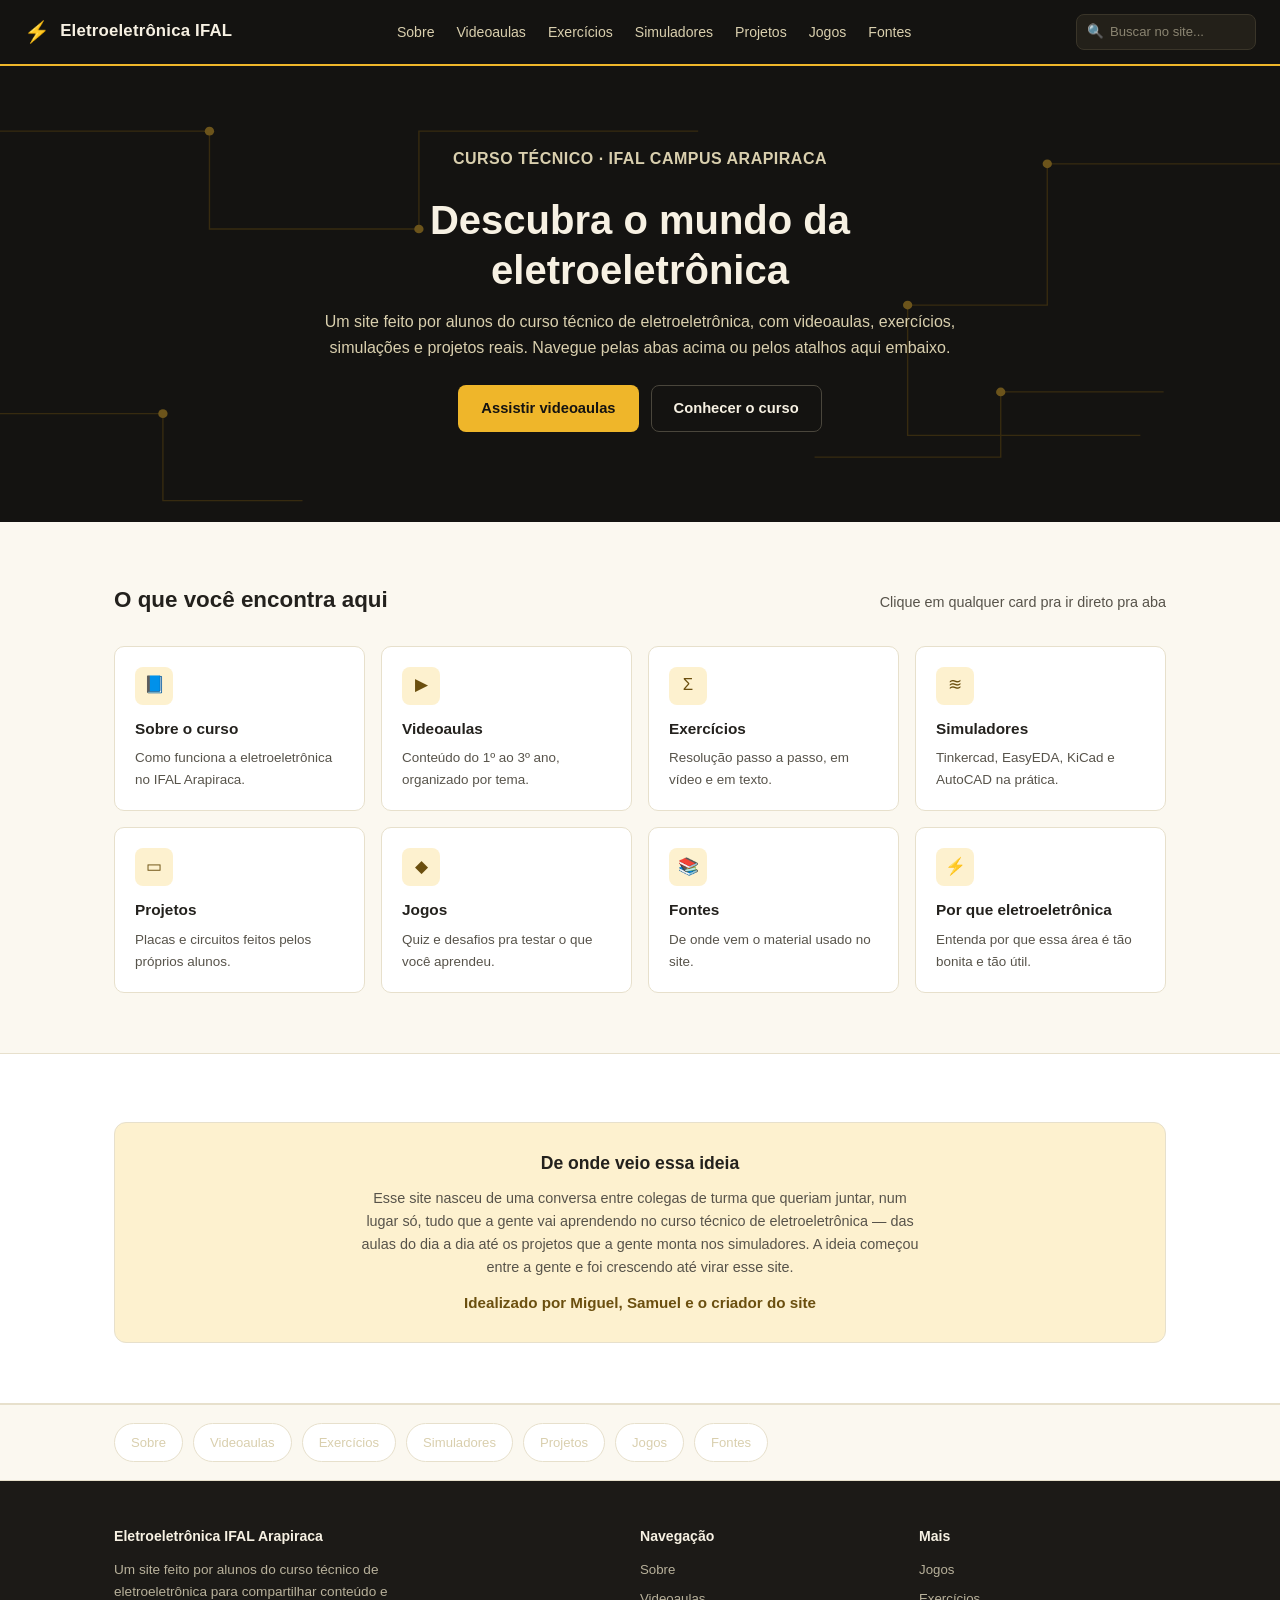
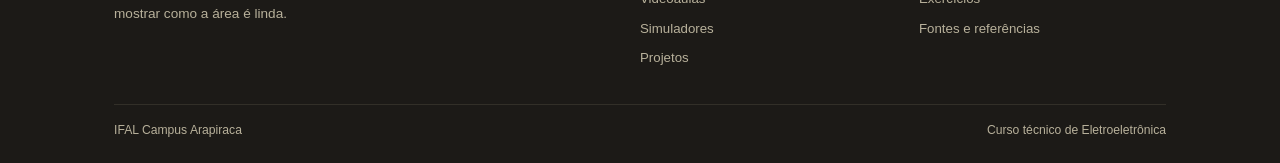
==== commit 4bd1d88b: "Rename index (1).html to index.html" ====
--- a/index.html
+++ b/index.html
@@ -4,7 +4,219 @@
 <meta charset="UTF-8">
 <meta name="viewport" content="width=device-width, initial-scale=1.0">
 <title>Eletroeletrônica IFAL Arapiraca</title>
-<link rel="stylesheet" href="style.css">
+<style>
+:root{
+  --preto: #141311;
+  --preto-2: #1c1a17;
+  --amarelo: #efb62a;
+  --amarelo-escuro: #6b4f0f;
+  --creme: #f7f1e3;
+  --texto: #23211d;
+  --texto-suave: #57534a;
+  --borda: #e7e0cc;
+  --fundo: #fbf8f0;
+}
+*{ box-sizing: border-box; margin: 0; padding: 0; }
+html{ scroll-behavior: smooth; }
+body{
+  font-family: "Segoe UI", Roboto, Arial, sans-serif;
+  background: var(--fundo);
+  color: var(--texto);
+  line-height: 1.6;
+}
+a{ color: inherit; text-decoration: none; }
+img, svg.ilustracao{ max-width: 100%; display: block; }
+.container{ max-width: 1100px; margin: 0 auto; padding: 0 24px; }
+
+/* ---------- HEADER ---------- */
+header{
+  background: var(--preto);
+  color: var(--creme);
+  position: sticky;
+  top: 0;
+  z-index: 50;
+  border-bottom: 2px solid var(--amarelo);
+}
+.nav-wrap{
+  display: flex;
+  align-items: center;
+  justify-content: space-between;
+  padding: 14px 24px;
+  gap: 16px;
+}
+.logo{
+  display: flex;
+  align-items: center;
+  gap: 10px;
+  font-weight: 700;
+  font-size: 1.05rem;
+  letter-spacing: 0.2px;
+  white-space: nowrap;
+}
+.logo .raio{ color: var(--amarelo); font-size: 1.3rem; }
+nav ul{ display: flex; gap: 22px; list-style: none; }
+nav a{ font-size: 0.88rem; color: #d9cfae; transition: color 0.15s ease; }
+nav a:hover, nav a.ativo{ color: var(--amarelo); }
+
+.busca{
+  display: flex;
+  align-items: center;
+  background: #232019;
+  border: 1px solid #3a3529;
+  border-radius: 8px;
+  padding: 6px 10px;
+  gap: 6px;
+  flex: 0 0 180px;
+}
+.busca input{
+  background: none; border: none; outline: none;
+  color: var(--creme); font-size: 0.82rem; width: 100%;
+}
+.busca input::placeholder{ color: #8a8471; }
+.busca span{ color: var(--amarelo); font-size: 0.85rem; }
+
+.menu-btn{
+  display: none;
+  background: none;
+  border: 1px solid var(--amarelo);
+  color: var(--amarelo);
+  width: 36px; height: 36px;
+  border-radius: 6px;
+  font-size: 1rem;
+  cursor: pointer;
+  flex-shrink: 0;
+}
+
+/* ---------- HERO (home) ---------- */
+.hero{
+  position: relative;
+  background: var(--preto);
+  color: var(--creme);
+  overflow: hidden;
+  padding: 80px 24px 90px;
+  text-align: center;
+}
+.hero svg.circuito{ position: absolute; inset: 0; width: 100%; height: 100%; opacity: 0.4; pointer-events: none; }
+.hero-content{ position: relative; z-index: 1; max-width: 680px; margin: 0 auto; }
+.eyebrow{ color: var(--amarelo); font-weight: 600; font-size: 0.82rem; margin-bottom: 12px; letter-spacing: 0.5px; }
+.hero h1{ font-size: clamp(1.7rem, 4vw, 2.5rem); font-weight: 700; margin-bottom: 14px; line-height: 1.25; }
+.hero p{ color: #d9cfae; font-size: 1rem; margin-bottom: 24px; }
+.hero-cta{ display: flex; gap: 12px; justify-content: center; flex-wrap: wrap; }
+.btn{
+  padding: 11px 22px; border-radius: 8px; font-size: 0.92rem; font-weight: 600;
+  cursor: pointer; border: 1px solid transparent; display: inline-block;
+  transition: transform 0.12s ease, opacity 0.15s ease;
+}
+.btn:hover{ opacity: 0.9; }
+.btn-primario{ background: var(--amarelo); color: var(--preto); }
+.btn-secundario{ background: transparent; color: var(--creme); border-color: #4a463c; }
+
+/* ---------- HERO menor (páginas internas) ---------- */
+.page-hero{
+  background: var(--preto);
+  color: var(--creme);
+  padding: 46px 24px;
+  text-align: center;
+  position: relative;
+  overflow: hidden;
+}
+.page-hero .eyebrow{ margin-bottom: 8px; }
+.page-hero h1{ font-size: 1.7rem; margin-bottom: 8px; }
+.page-hero p{ color: #d9cfae; font-size: 0.92rem; max-width: 520px; margin: 0 auto; }
+
+section{ padding: 60px 0; }
+.section-titulo{ display: flex; align-items: baseline; justify-content: space-between; margin-bottom: 28px; flex-wrap: wrap; gap: 8px; }
+.section-titulo h2{ font-size: 1.4rem; font-weight: 700; }
+.section-titulo p{ color: var(--texto-suave); font-size: 0.9rem; }
+
+.grid-4{ display: grid; grid-template-columns: repeat(4, 1fr); gap: 16px; }
+.grid-3{ display: grid; grid-template-columns: repeat(3, 1fr); gap: 18px; }
+.grid-2{ display: grid; grid-template-columns: 1fr 1fr; gap: 24px; align-items: center; }
+
+.card{
+  background: #fff; border: 1px solid var(--borda); border-radius: 10px;
+  padding: 20px; transition: border-color 0.15s ease;
+}
+.card:hover{ border-color: var(--amarelo); }
+.card .icone{
+  width: 38px; height: 38px; border-radius: 8px; background: #fdf1cf;
+  color: var(--amarelo-escuro); display: flex; align-items: center; justify-content: center;
+  font-size: 1.05rem; margin-bottom: 12px;
+}
+.card h3{ font-size: 0.96rem; margin-bottom: 6px; }
+.card p{ font-size: 0.84rem; color: var(--texto-suave); }
+
+.bg-clara{ background: #fff; border-top: 1px solid var(--borda); border-bottom: 1px solid var(--borda); }
+
+.video-card{ border: 1px solid var(--borda); border-radius: 10px; overflow: hidden; background: var(--fundo); }
+.video-thumb{ height: 100px; background: #fdf1cf; display: flex; align-items: center; justify-content: center; color: var(--amarelo-escuro); font-size: 1.5rem; }
+.video-info{ padding: 14px 16px; }
+.video-info h4{ font-size: 0.92rem; margin-bottom: 4px; }
+.video-info span{ font-size: 0.76rem; color: var(--texto-suave); }
+
+.grid-tools{ display: grid; grid-template-columns: repeat(3, 1fr); gap: 16px; }
+.tool-card{ border: 1px solid var(--borda); background: #fff; border-radius: 10px; padding: 18px; display: flex; align-items: center; gap: 12px; }
+.tool-card .dot{ width: 8px; height: 8px; border-radius: 50%; background: var(--amarelo); flex-shrink: 0; }
+.tool-card h4{ font-size: 0.94rem; margin-bottom: 2px; }
+.tool-card span{ font-size: 0.76rem; color: var(--texto-suave); }
+
+.jogos-wrap{
+  background: var(--preto); color: var(--creme); border-radius: 14px; padding: 40px 30px;
+  display: flex; align-items: center; justify-content: space-between; gap: 24px; flex-wrap: wrap;
+}
+.jogos-texto h2{ color: var(--creme); margin-bottom: 8px; }
+.jogos-texto p{ color: #d9cfae; max-width: 420px; font-size: 0.9rem; }
+
+.creditos{
+  background: #fdf1cf; border: 1px solid var(--borda); border-radius: 12px; padding: 26px;
+  text-align: center; margin-top: 8px;
+}
+.creditos h3{ font-size: 1.1rem; margin-bottom: 10px; }
+.creditos p{ font-size: 0.9rem; color: var(--texto-suave); max-width: 560px; margin: 0 auto; }
+.creditos .nomes{ margin-top: 12px; font-weight: 600; color: var(--amarelo-escuro); font-size: 0.95rem; }
+
+/* ---------- Navegação secundária (rodapé de abas) ---------- */
+.subnav{
+  background: var(--fundo); border-top: 1px solid var(--borda); border-bottom: 1px solid var(--borda);
+  padding: 18px 0;
+}
+.subnav .container{ display: flex; gap: 10px; overflow-x: auto; }
+.subnav a{
+  flex: 0 0 auto; background: #fff; border: 1px solid var(--borda); border-radius: 999px;
+  padding: 8px 16px; font-size: 0.82rem; font-weight: 500; white-space: nowrap;
+  transition: border-color 0.15s ease, color 0.15s ease;
+}
+.subnav a:hover, .subnav a.ativo{ border-color: var(--amarelo); color: var(--amarelo-escuro); }
+
+/* ---------- FOOTER ---------- */
+footer{ background: var(--preto-2); color: #b8b19b; padding: 44px 0 22px; }
+.footer-grid{ display: grid; grid-template-columns: 2fr 1fr 1fr; gap: 32px; margin-bottom: 28px; }
+.footer-grid h5{ color: var(--creme); font-size: 0.88rem; margin-bottom: 12px; }
+.footer-grid ul{ list-style: none; }
+.footer-grid li{ margin-bottom: 8px; font-size: 0.83rem; }
+.footer-grid li a:hover{ color: var(--amarelo); }
+.footer-base{ border-top: 1px solid #322f28; padding-top: 16px; font-size: 0.76rem; display: flex; justify-content: space-between; flex-wrap: wrap; gap: 8px; }
+
+/* ---------- RESPONSIVO ---------- */
+@media (max-width: 900px){
+  .grid-4{ grid-template-columns: repeat(2, 1fr); }
+  .grid-3{ grid-template-columns: 1fr; }
+  .grid-2{ grid-template-columns: 1fr; }
+  .grid-tools{ grid-template-columns: 1fr; }
+  .footer-grid{ grid-template-columns: 1fr; }
+  .busca{ display: none; }
+}
+@media (max-width: 720px){
+  nav ul{
+    position: absolute; top: 100%; left: 0; right: 0; background: var(--preto);
+    flex-direction: column; padding: 16px 24px; gap: 16px; display: none;
+    border-bottom: 2px solid var(--amarelo);
+  }
+  nav ul.aberto{ display: flex; }
+  .menu-btn{ display: block; }
+}
+
+</style>
 </head>
 <body>
 
@@ -13,20 +225,24 @@
     <div class="logo"><span class="raio">⚡</span> Eletroeletrônica IFAL</div>
     <nav>
       <ul id="menu">
-        <li><a href="#sobre">Sobre</a></li>
-        <li><a href="#videoaulas">Videoaulas</a></li>
-        <li><a href="#exercicios">Exercícios</a></li>
-        <li><a href="#simuladores">Simuladores</a></li>
-        <li><a href="#projetos">Projetos</a></li>
-        <li><a href="#jogos">Jogos</a></li>
-        <li><a href="#fontes">Fontes</a></li>
+        <li><a href="sobre.html">Sobre</a></li>
+        <li><a href="videoaulas.html">Videoaulas</a></li>
+        <li><a href="exercicios.html">Exercícios</a></li>
+        <li><a href="simuladores.html">Simuladores</a></li>
+        <li><a href="projetos.html">Projetos</a></li>
+        <li><a href="jogos.html">Jogos</a></li>
+        <li><a href="fontes.html">Fontes</a></li>
       </ul>
     </nav>
+    <form class="busca" id="buscaForm">
+      <span>🔍</span>
+      <input type="text" id="buscaInput" placeholder="Buscar no site...">
+    </form>
     <button class="menu-btn" id="menuBtn" aria-label="Abrir menu">☰</button>
   </div>
 </header>
 
-<section class="hero" id="sobre">
+<section class="hero">
   <svg class="circuito" viewBox="0 0 1100 420" preserveAspectRatio="none">
     <g stroke="#6b4f0f" stroke-width="1.2" fill="none">
       <path d="M0 60 H180 V150 H360 V60 H600"/>
@@ -42,137 +258,88 @@
   <div class="hero-content">
     <p class="eyebrow">CURSO TÉCNICO · IFAL CAMPUS ARAPIRACA</p>
     <h1>Descubra o mundo da eletroeletrônica</h1>
-    <p>Videoaulas, exercícios, simulações e projetos reais feitos por alunos do curso técnico de eletroeletrônica.</p>
+    <p>Um site feito por alunos do curso técnico de eletroeletrônica, com videoaulas, exercícios, simulações e projetos reais. Navegue pelas abas acima ou pelos atalhos aqui embaixo.</p>
     <div class="hero-cta">
-      <a href="#videoaulas" class="btn btn-primario">Assistir videoaulas</a>
-      <a href="#projetos" class="btn btn-secundario">Ver projetos</a>
+      <a href="videoaulas.html" class="btn btn-primario">Assistir videoaulas</a>
+      <a href="sobre.html" class="btn btn-secundario">Conhecer o curso</a>
     </div>
   </div>
 </section>
 
 <section>
   <div class="container">
+    <div class="section-titulo">
+      <h2>O que você encontra aqui</h2>
+      <p>Clique em qualquer card pra ir direto pra aba</p>
+    </div>
     <div class="grid-4">
-      <div class="card">
+      <a href="sobre.html" class="card">
+        <div class="icone">📘</div>
+        <h3>Sobre o curso</h3>
+        <p>Como funciona a eletroeletrônica no IFAL Arapiraca.</p>
+      </a>
+      <a href="videoaulas.html" class="card">
         <div class="icone">▶</div>
         <h3>Videoaulas</h3>
         <p>Conteúdo do 1º ao 3º ano, organizado por tema.</p>
-      </div>
-      <div class="card">
+      </a>
+      <a href="exercicios.html" class="card">
+        <div class="icone">Σ</div>
+        <h3>Exercícios</h3>
+        <p>Resolução passo a passo, em vídeo e em texto.</p>
+      </a>
+      <a href="simuladores.html" class="card">
         <div class="icone">≋</div>
         <h3>Simuladores</h3>
         <p>Tinkercad, EasyEDA, KiCad e AutoCAD na prática.</p>
-      </div>
-      <div class="card">
+      </a>
+      <a href="projetos.html" class="card">
         <div class="icone">▭</div>
         <h3>Projetos</h3>
-        <p>Placas, circuitos e projetos elétricos construídos por alunos.</p>
-      </div>
-      <div class="card">
+        <p>Placas e circuitos feitos pelos próprios alunos.</p>
+      </a>
+      <a href="jogos.html" class="card">
         <div class="icone">◆</div>
         <h3>Jogos</h3>
         <p>Quiz e desafios pra testar o que você aprendeu.</p>
-      </div>
+      </a>
+      <a href="fontes.html" class="card">
+        <div class="icone">📚</div>
+        <h3>Fontes</h3>
+        <p>De onde vem o material usado no site.</p>
+      </a>
+      <a href="sobre.html" class="card">
+        <div class="icone">⚡</div>
+        <h3>Por que eletroeletrônica</h3>
+        <p>Entenda por que essa área é tão bonita e tão útil.</p>
+      </a>
     </div>
   </div>
 </section>
 
-<section class="bg-clara" id="videoaulas">
+<section class="bg-clara">
   <div class="container">
-    <div class="section-titulo">
-      <h2>Videoaulas em destaque</h2>
-      <p>Organizadas por ano e por assunto</p>
-    </div>
-    <div class="grid-3">
-      <div class="video-card">
-        <div class="video-thumb">▶</div>
-        <div class="video-info"><h4>Eletrônica digital</h4><span>1º ano</span></div>
-      </div>
-      <div class="video-card">
-        <div class="video-thumb">▶</div>
-        <div class="video-info"><h4>Circuitos de corrente contínua</h4><span>1º ano</span></div>
-      </div>
-      <div class="video-card">
-        <div class="video-thumb">▶</div>
-        <div class="video-info"><h4>Automação industrial</h4><span>3º ano</span></div>
-      </div>
+    <div class="creditos">
+      <h3>De onde veio essa ideia</h3>
+      <p>Esse site nasceu de uma conversa entre colegas de turma que queriam juntar, num lugar só, tudo que a gente vai aprendendo no curso técnico de eletroeletrônica — das aulas do dia a dia até os projetos que a gente monta nos simuladores. A ideia começou entre a gente e foi crescendo até virar esse site.</p>
+      <p class="nomes">Idealizado por Miguel, Samuel e o criador do site</p>
     </div>
   </div>
 </section>
 
-<section id="exercicios">
+<nav class="subnav">
   <div class="container">
-    <div class="section-titulo">
-      <h2>Exercícios resolvidos</h2>
-      <p>Passo a passo em vídeo e em PDF</p>
-    </div>
-    <div class="grid-3">
-      <div class="video-card">
-        <div class="video-thumb">Σ</div>
-        <div class="video-info"><h4>Lei de Ohm — nível básico</h4><span>Eletrônica analógica</span></div>
-      </div>
-      <div class="video-card">
-        <div class="video-thumb">Σ</div>
-        <div class="video-info"><h4>Portas lógicas AND / OR / NOT</h4><span>Eletrônica digital</span></div>
-      </div>
-      <div class="video-card">
-        <div class="video-thumb">Σ</div>
-        <div class="video-info"><h4>Dimensionamento de condutores</h4><span>Instalações elétricas</span></div>
-      </div>
-    </div>
-  </div>
-</section>
-
-<section class="bg-clara" id="simuladores">
-  <div class="container">
-    <div class="section-titulo">
-      <h2>Simuladores e ferramentas</h2>
-      <p>Onde a gente testa e desenha os projetos</p>
-    </div>
-    <div class="grid-tools">
-      <div class="tool-card"><span class="dot"></span><div><h4>Tinkercad</h4><span>Simulação de circuitos e Arduino</span></div></div>
-      <div class="tool-card"><span class="dot"></span><div><h4>EasyEDA / KiCad</h4><span>Esquemáticos e placas de circuito impresso</span></div></div>
-      <div class="tool-card"><span class="dot"></span><div><h4>AutoCAD</h4><span>Projetos elétricos e diagramas unifilares</span></div></div>
-    </div>
-  </div>
-</section>
-
-<section id="projetos">
-  <div class="container">
-    <div class="section-titulo">
-      <h2>Projetos dos alunos</h2>
-      <p>Do laboratório para o mundo real</p>
-    </div>
-    <div class="grid-3">
-      <div class="video-card">
-        <div class="video-thumb">▭</div>
-        <div class="video-info"><h4>Placa de controle por sensor</h4><span>Projeto de PCB</span></div>
-      </div>
-      <div class="video-card">
-        <div class="video-thumb">▭</div>
-        <div class="video-info"><h4>Painel de automação residencial</h4><span>Projeto de automação</span></div>
-      </div>
-      <div class="video-card">
-        <div class="video-thumb">▭</div>
-        <div class="video-info"><h4>Instalação elétrica predial</h4><span>Projeto em AutoCAD</span></div>
-      </div>
-    </div>
-  </div>
-</section>
-
-<section id="jogos">
-  <div class="container">
-    <div class="jogos-wrap">
-      <div class="jogos-texto">
-        <h2>Aprenda jogando</h2>
-        <p>Quiz de identificação de componentes, desafios de lógica digital e jogos de montar circuitos.</p>
-      </div>
-      <a href="#" class="btn btn-primario">Jogar agora</a>
-    </div>
-  </div>
-</section>
-
-<footer id="fontes">
+    <a href="sobre.html">Sobre</a>
+    <a href="videoaulas.html">Videoaulas</a>
+    <a href="exercicios.html">Exercícios</a>
+    <a href="simuladores.html">Simuladores</a>
+    <a href="projetos.html">Projetos</a>
+    <a href="jogos.html">Jogos</a>
+    <a href="fontes.html">Fontes</a>
+  </div>
+</nav>
+
+<footer>
   <div class="container">
     <div class="footer-grid">
       <div>
@@ -182,18 +349,18 @@
       <div>
         <h5>Navegação</h5>
         <ul>
-          <li><a href="#sobre">Sobre</a></li>
-          <li><a href="#videoaulas">Videoaulas</a></li>
-          <li><a href="#simuladores">Simuladores</a></li>
-          <li><a href="#projetos">Projetos</a></li>
+          <li><a href="sobre.html">Sobre</a></li>
+          <li><a href="videoaulas.html">Videoaulas</a></li>
+          <li><a href="simuladores.html">Simuladores</a></li>
+          <li><a href="projetos.html">Projetos</a></li>
         </ul>
       </div>
       <div>
-        <h5>Fontes e referências</h5>
+        <h5>Mais</h5>
         <ul>
-          <li><a href="#">Livros e apostilas</a></li>
-          <li><a href="#">Canais recomendados</a></li>
-          <li><a href="#">Créditos das simulações</a></li>
+          <li><a href="jogos.html">Jogos</a></li>
+          <li><a href="exercicios.html">Exercícios</a></li>
+          <li><a href="fontes.html">Fontes e referências</a></li>
         </ul>
       </div>
     </div>
@@ -204,6 +371,53 @@
   </div>
 </footer>
 
-<script src="script.js"></script>
+<script>
+// menu mobile
+const menuBtn = document.getElementById('menuBtn');
+const menu = document.getElementById('menu');
+if (menuBtn && menu) {
+  menuBtn.addEventListener('click', () => menu.classList.toggle('aberto'));
+  menu.querySelectorAll('a').forEach(link => {
+    link.addEventListener('click', () => menu.classList.remove('aberto'));
+  });
+}
+
+// busca simples: leva para a página cujo nome bate com o termo digitado
+const paginas = {
+  'sobre': 'sobre.html',
+  'curso': 'sobre.html',
+  'videoaula': 'videoaulas.html',
+  'video': 'videoaulas.html',
+  'aula': 'videoaulas.html',
+  'exercicio': 'exercicios.html',
+  'exercício': 'exercicios.html',
+  'simulador': 'simuladores.html',
+  'tinkercad': 'simuladores.html',
+  'kicad': 'simuladores.html',
+  'easyeda': 'simuladores.html',
+  'autocad': 'simuladores.html',
+  'projeto': 'projetos.html',
+  'jogo': 'jogos.html',
+  'quiz': 'jogos.html',
+  'fonte': 'fontes.html',
+  'referencia': 'fontes.html',
+  'referência': 'fontes.html'
+};
+
+const buscaForm = document.getElementById('buscaForm');
+if (buscaForm) {
+  buscaForm.addEventListener('submit', (e) => {
+    e.preventDefault();
+    const termo = document.getElementById('buscaInput').value.trim().toLowerCase();
+    const chaveEncontrada = Object.keys(paginas).find(chave => termo.includes(chave));
+    if (chaveEncontrada) {
+      window.location.href = paginas[chaveEncontrada];
+    } else {
+      alert('Não encontrei nada com esse termo. Tente: sobre, videoaula, exercício, simulador, projeto, jogo ou fonte.');
+    }
+  });
+}
+
+</script>
 </body>
 </html>
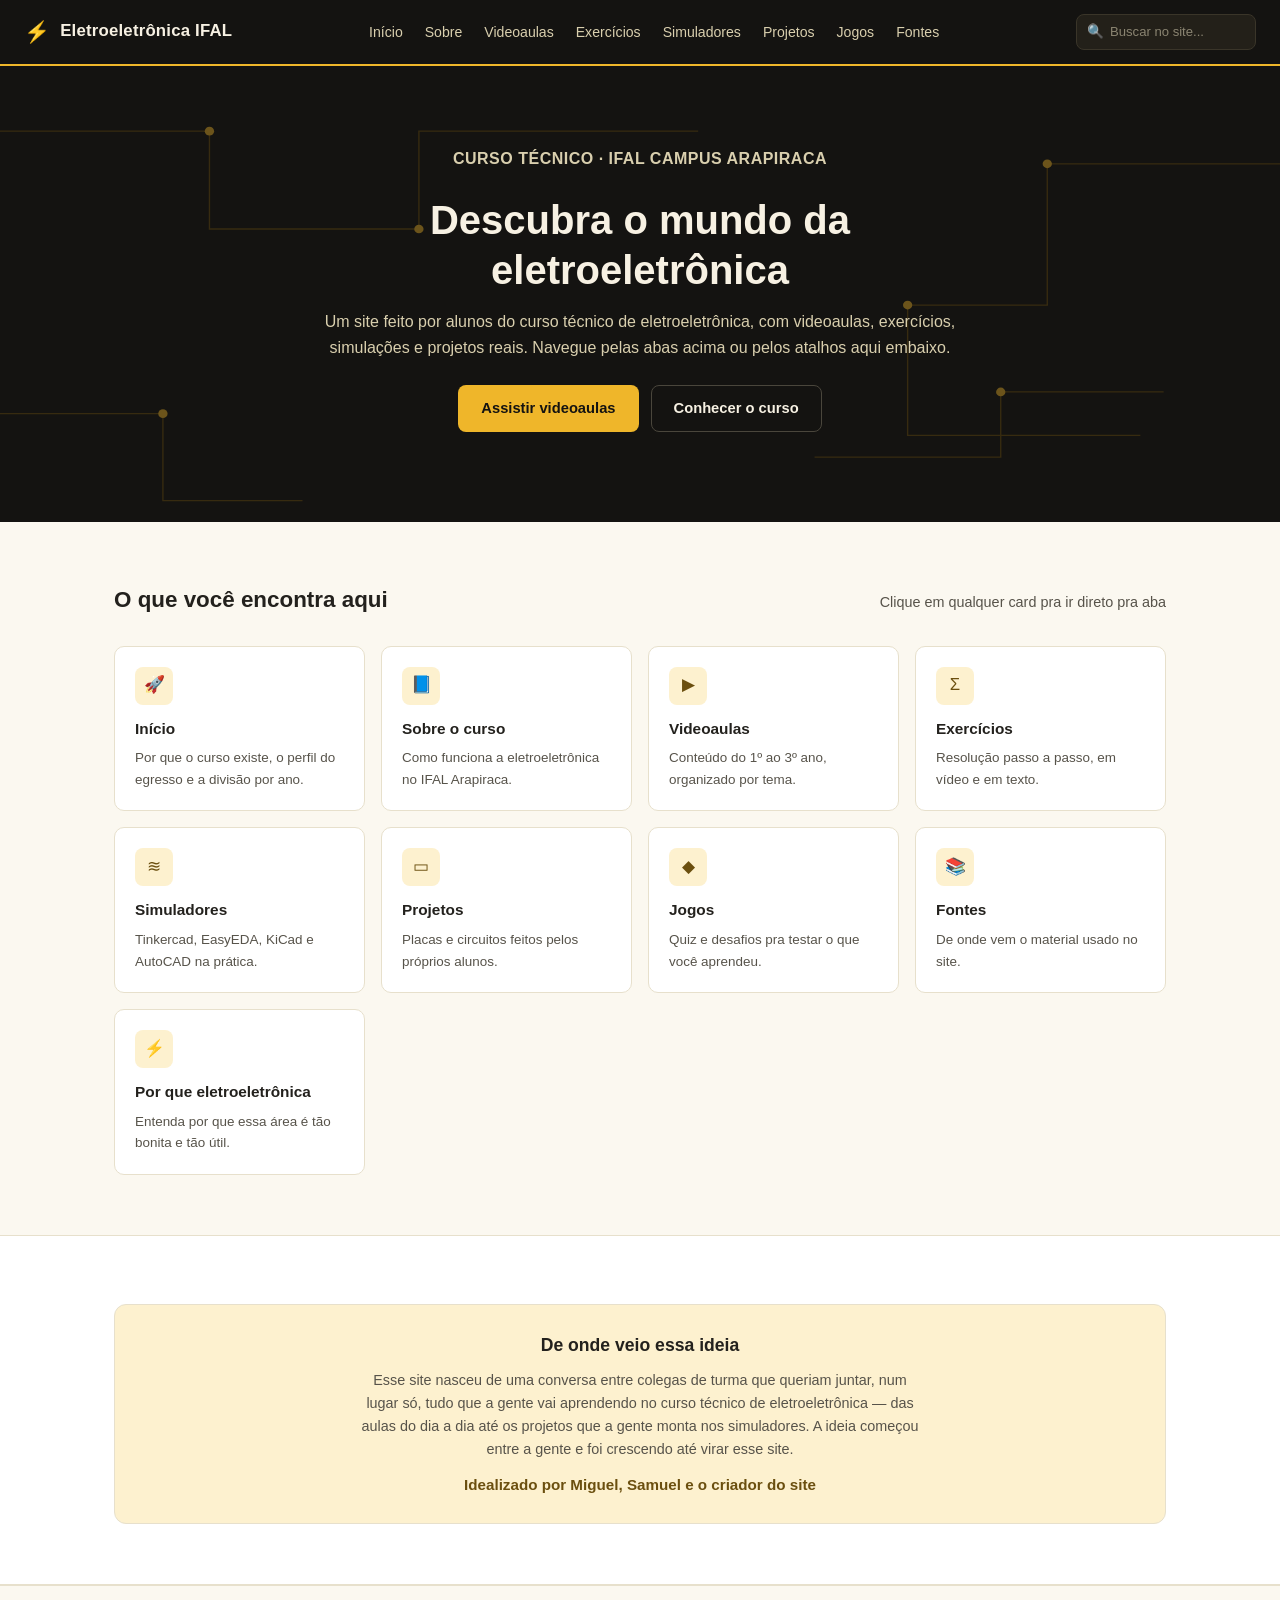
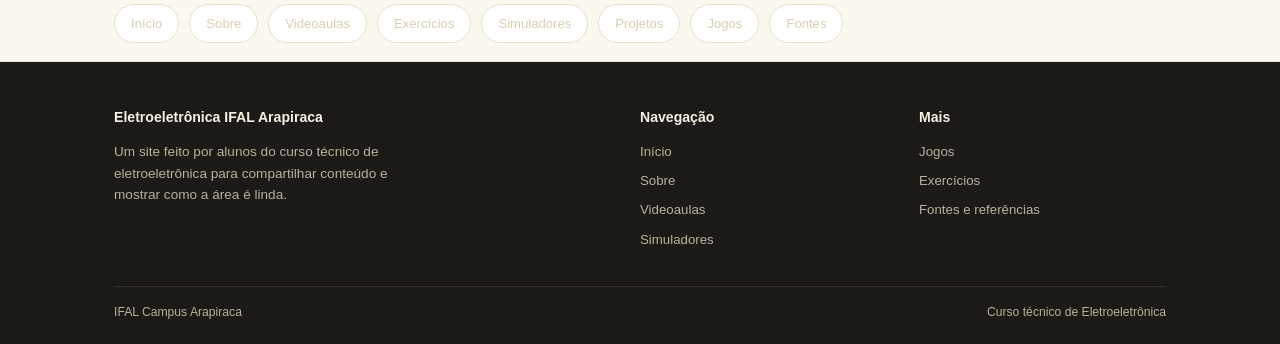
==== commit 56d6f2fa: "Add files via upload" ====
--- a/index.html
+++ b/index.html
@@ -160,6 +160,25 @@
 .tool-card h4{ font-size: 0.94rem; margin-bottom: 2px; }
 .tool-card span{ font-size: 0.76rem; color: var(--texto-suave); }
 
+/* Cards de simulador com imagem de fundo (placa de circuito) */
+.grid-tools-bg{ display: grid; grid-template-columns: repeat(2, 1fr); gap: 16px; }
+.tool-card-bg{
+  position: relative;
+  overflow: hidden;
+  background: var(--preto);
+  border-radius: 12px;
+  padding: 22px;
+  display: block;
+  text-decoration: none;
+  min-height: 128px;
+}
+.tool-card-bg svg.bg-circuito{ position: absolute; inset: 0; width: 100%; height: 100%; opacity: 0.35; }
+.tool-card-bg .conteudo{ position: relative; z-index: 1; }
+.tool-card-bg h4{ color: var(--creme); font-size: 1.05rem; margin-bottom: 6px; }
+.tool-card-bg p{ color: #d9cfae; font-size: 0.82rem; margin-bottom: 14px; max-width: 320px; }
+.tool-card-bg .link-txt{ display: inline-flex; align-items: center; gap: 6px; font-size: 0.8rem; color: var(--amarelo); font-weight: 600; }
+.tool-card-bg:hover .link-txt{ text-decoration: underline; }
+
 .jogos-wrap{
   background: var(--preto); color: var(--creme); border-radius: 14px; padding: 40px 30px;
   display: flex; align-items: center; justify-content: space-between; gap: 24px; flex-wrap: wrap;
@@ -225,6 +244,7 @@
     <div class="logo"><span class="raio">⚡</span> Eletroeletrônica IFAL</div>
     <nav>
       <ul id="menu">
+        <li><a href="inicio.html">Início</a></li>
         <li><a href="sobre.html">Sobre</a></li>
         <li><a href="videoaulas.html">Videoaulas</a></li>
         <li><a href="exercicios.html">Exercícios</a></li>
@@ -273,6 +293,11 @@
       <p>Clique em qualquer card pra ir direto pra aba</p>
     </div>
     <div class="grid-4">
+      <a href="inicio.html" class="card">
+        <div class="icone">🚀</div>
+        <h3>Início</h3>
+        <p>Por que o curso existe, o perfil do egresso e a divisão por ano.</p>
+      </a>
       <a href="sobre.html" class="card">
         <div class="icone">📘</div>
         <h3>Sobre o curso</h3>
@@ -329,6 +354,7 @@
 
 <nav class="subnav">
   <div class="container">
+    <a href="inicio.html">Início</a>
     <a href="sobre.html">Sobre</a>
     <a href="videoaulas.html">Videoaulas</a>
     <a href="exercicios.html">Exercícios</a>
@@ -349,10 +375,10 @@
       <div>
         <h5>Navegação</h5>
         <ul>
+          <li><a href="inicio.html">Início</a></li>
           <li><a href="sobre.html">Sobre</a></li>
           <li><a href="videoaulas.html">Videoaulas</a></li>
           <li><a href="simuladores.html">Simuladores</a></li>
-          <li><a href="projetos.html">Projetos</a></li>
         </ul>
       </div>
       <div>
@@ -394,6 +420,8 @@
   'simulador': 'simuladores.html',
   'tinkercad': 'simuladores.html',
   'kicad': 'simuladores.html',
+  'falstad': 'simuladores.html',
+  'proteus': 'simuladores.html',
   'easyeda': 'simuladores.html',
   'autocad': 'simuladores.html',
   'projeto': 'projetos.html',
